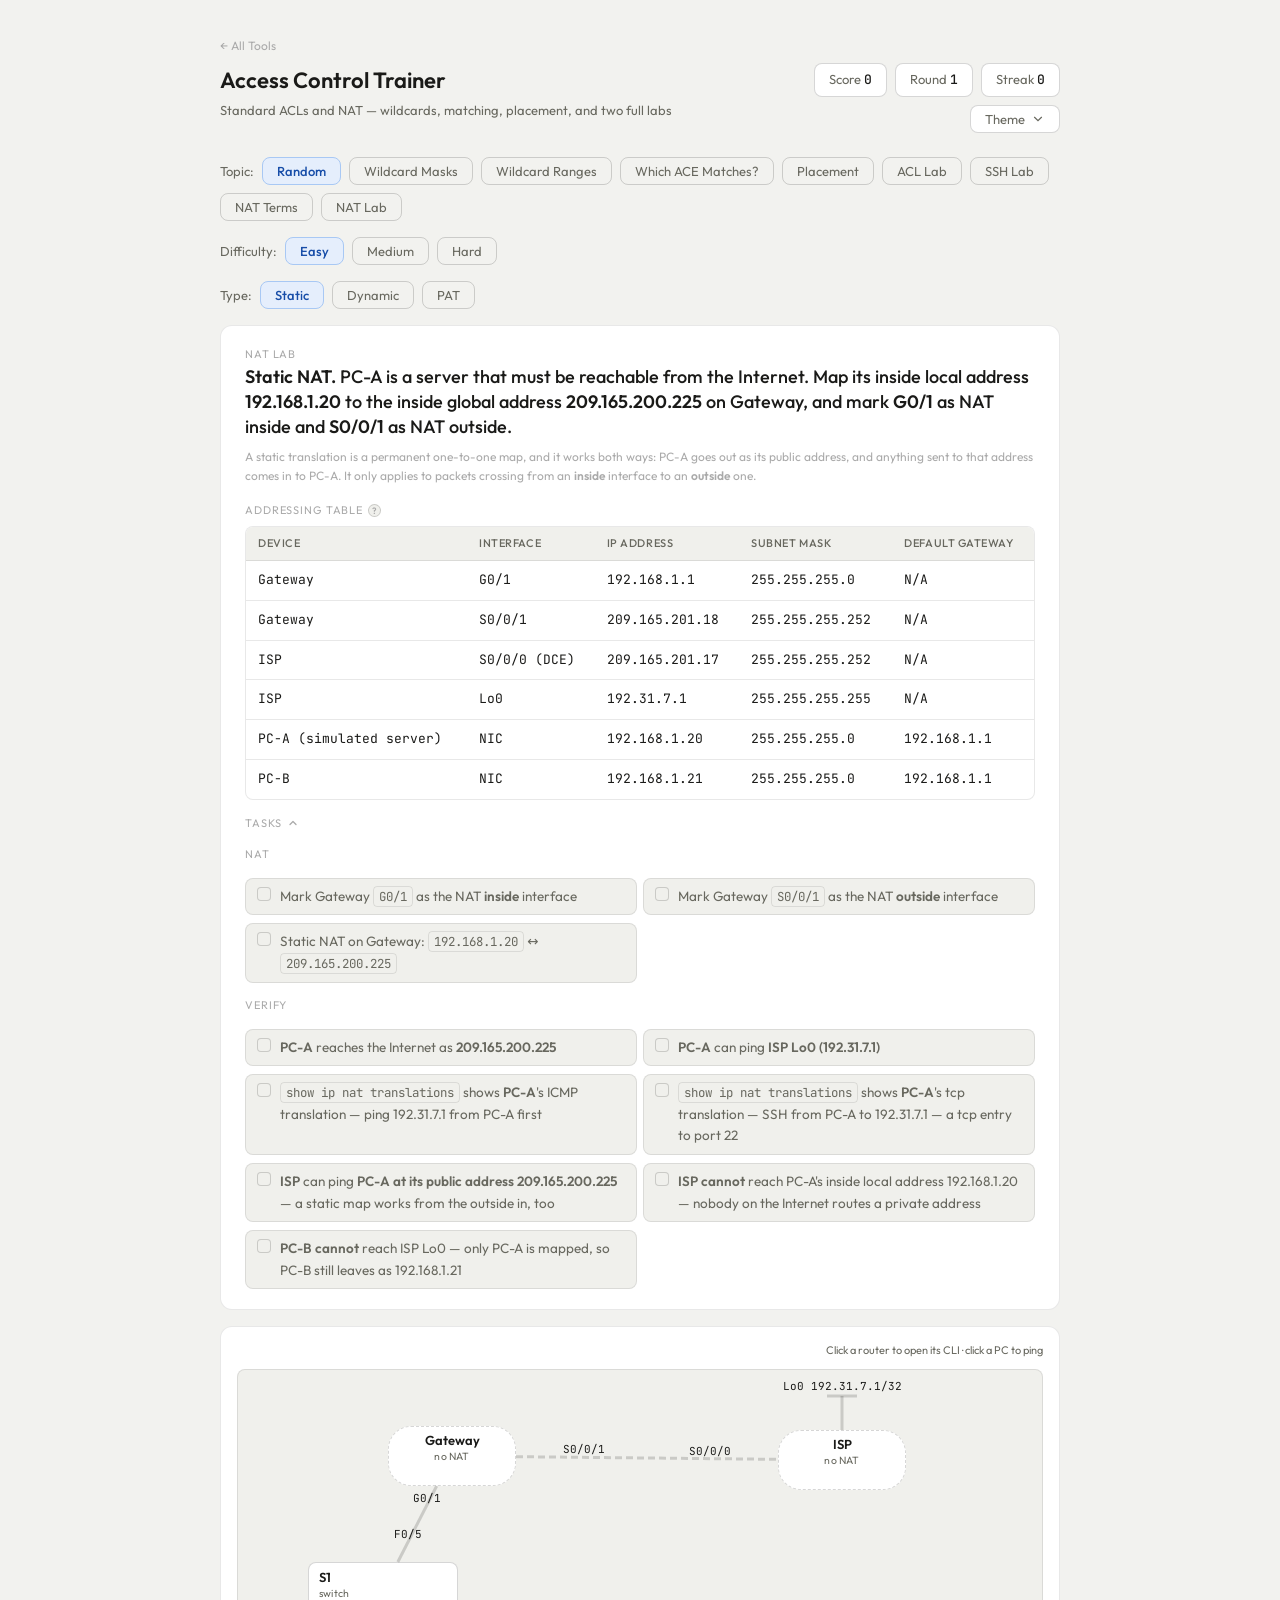
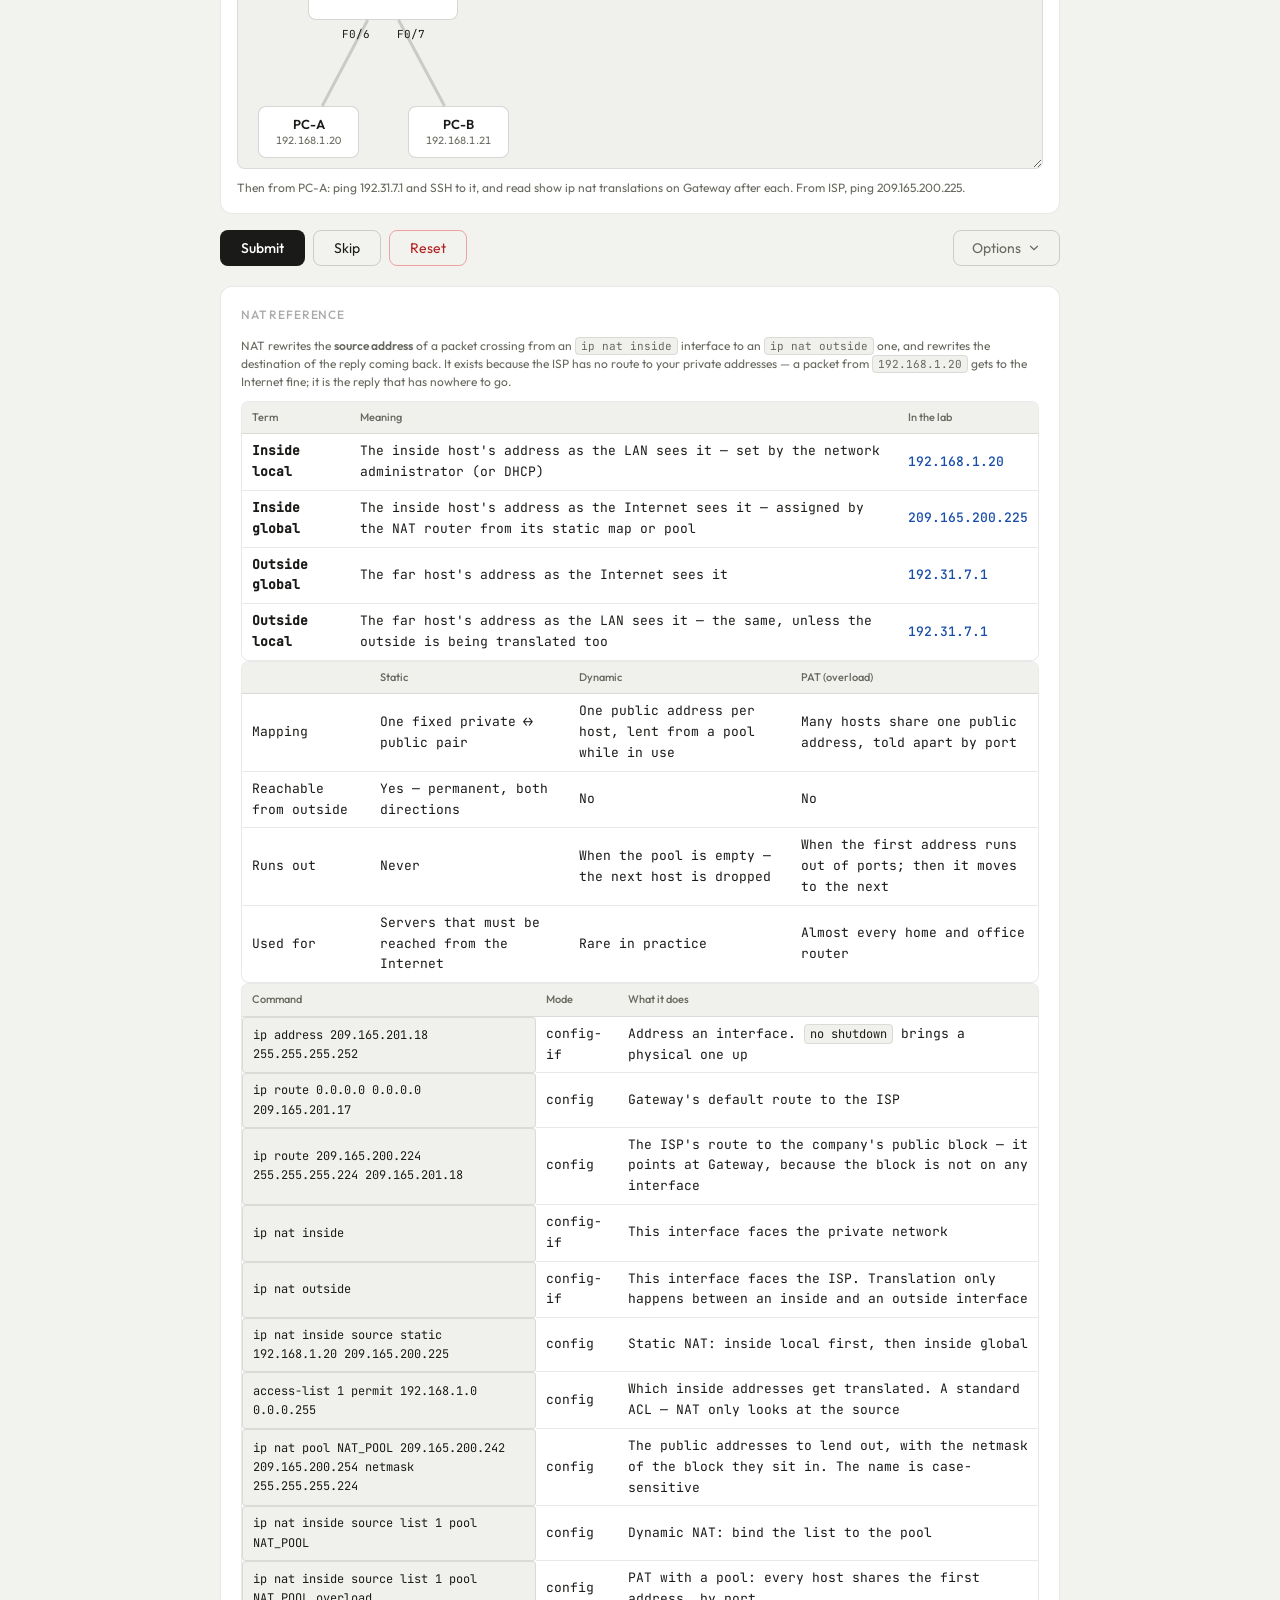
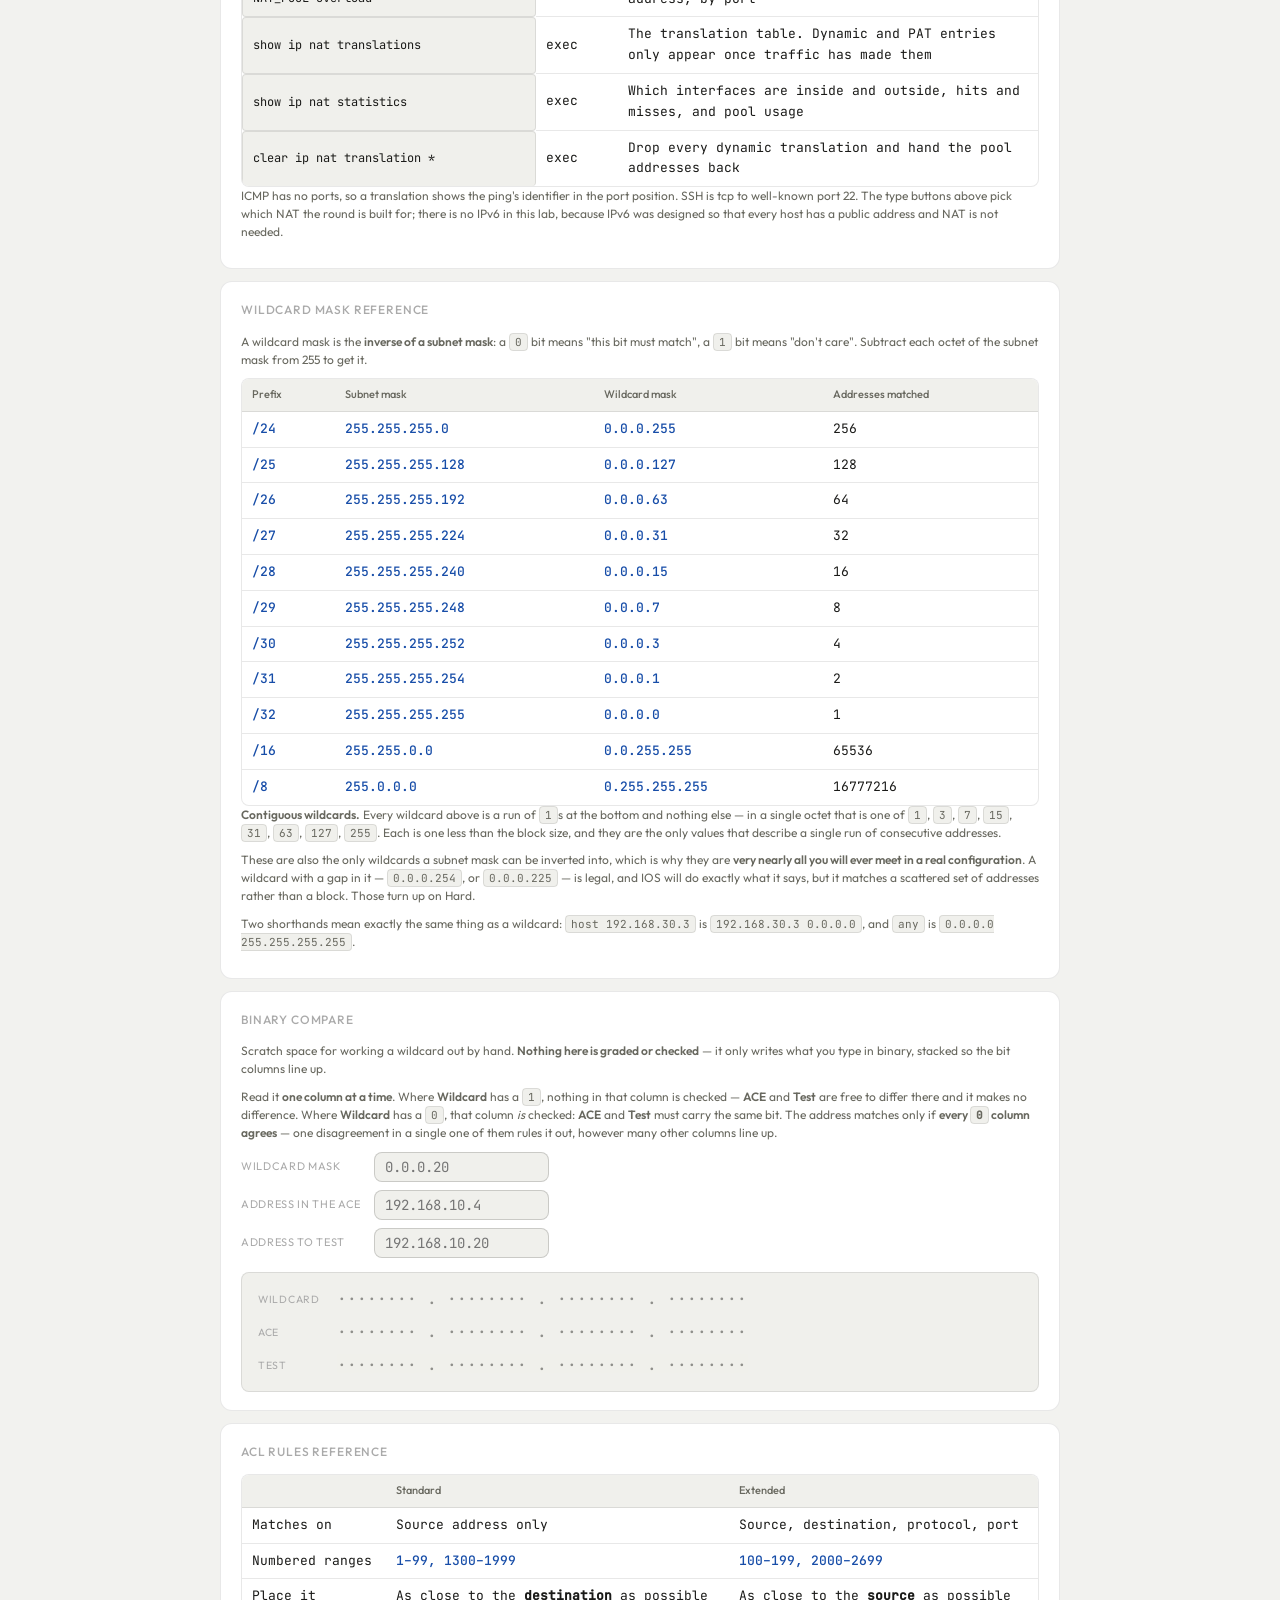
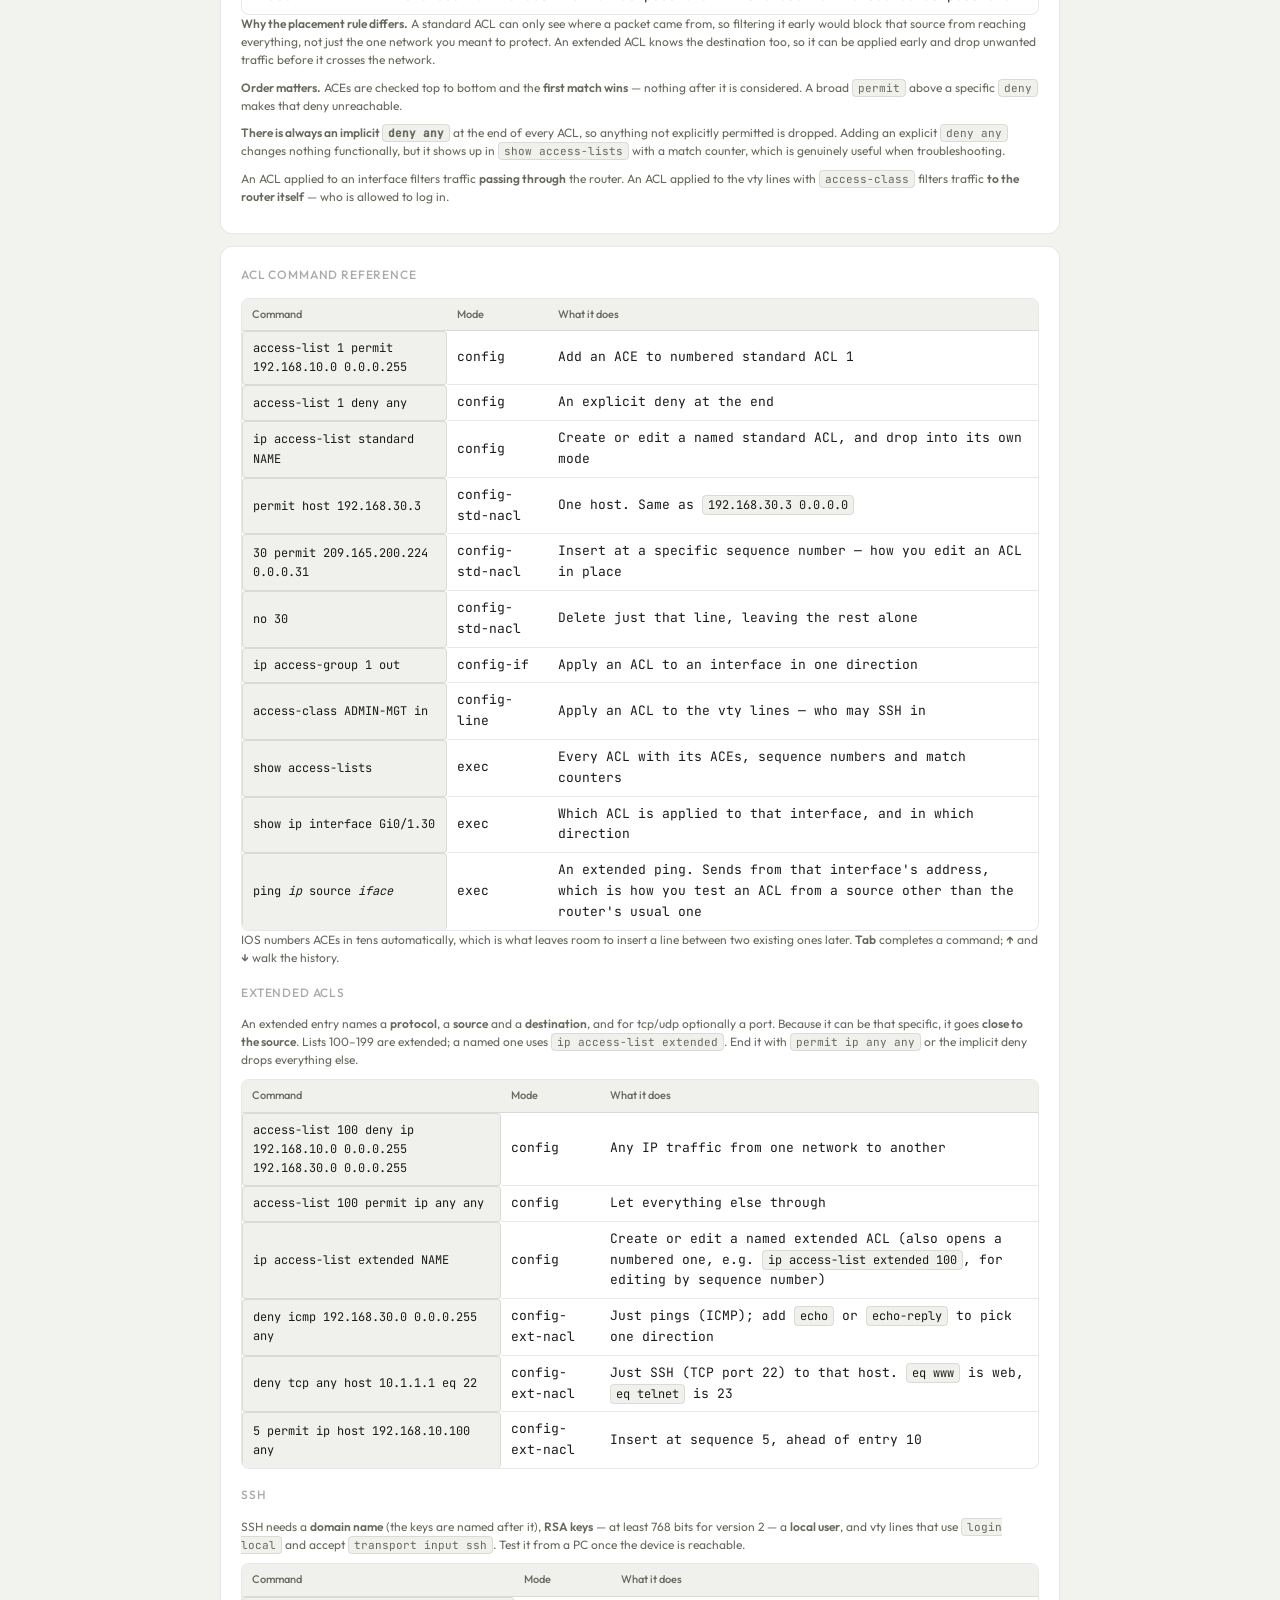
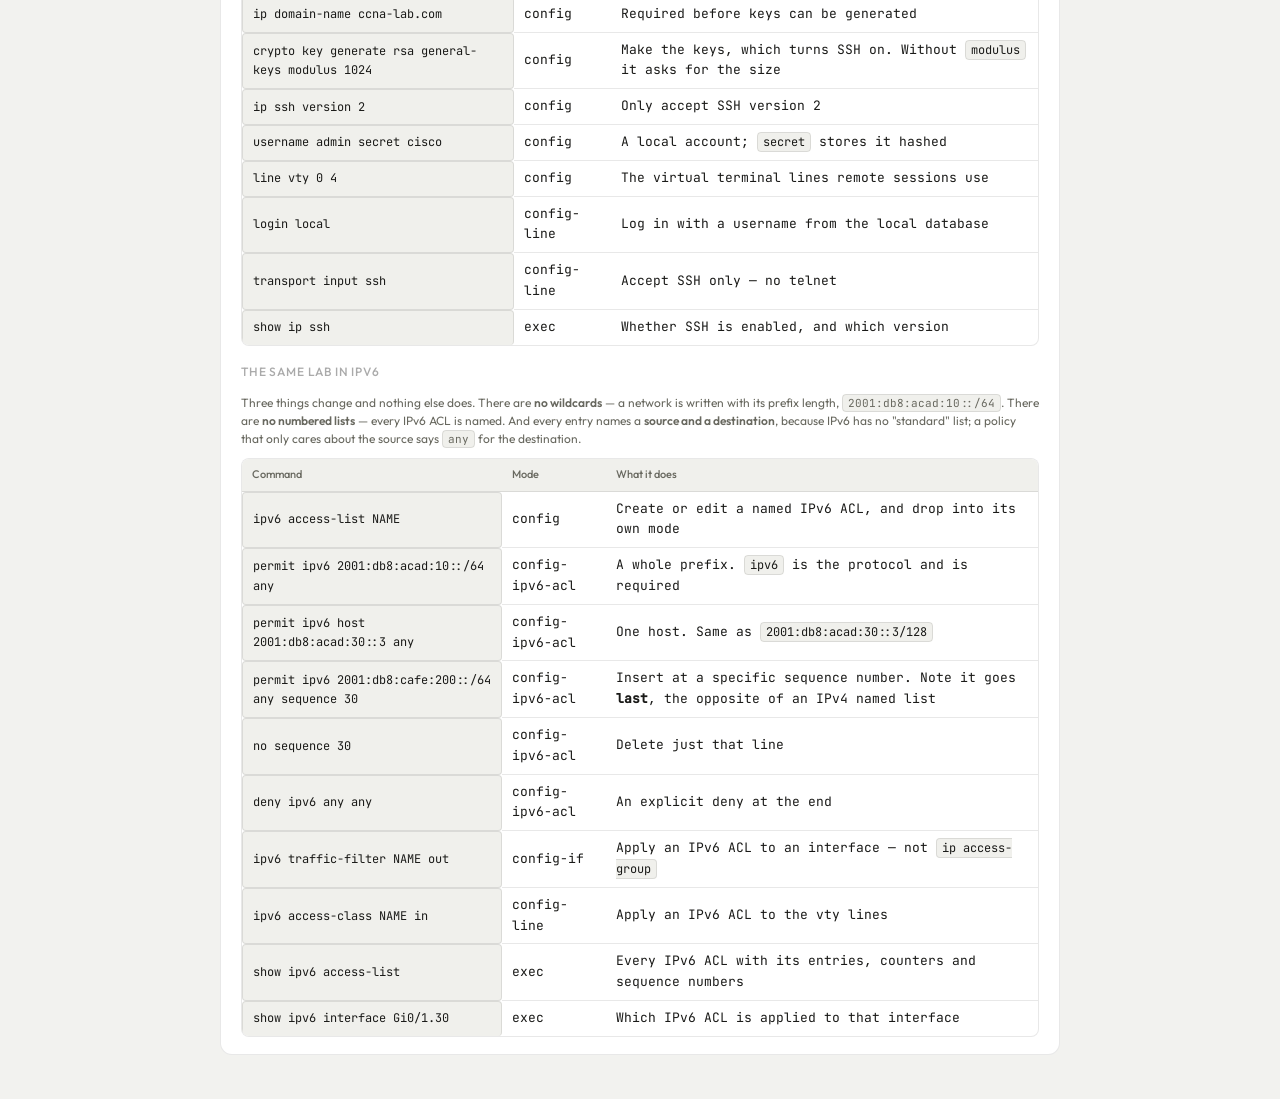
==== access_control.html @ 8f385bcf "Pinned consoles: two snap windows, a window menu, move and bounce The right-hand gutter is now split" ====
<!DOCTYPE html>
<html lang="en">
<head>
<meta charset="UTF-8">
<meta name="viewport" content="width=device-width, initial-scale=1.0">
<title>Access Control Trainer</title>
<link rel="stylesheet" href="styles.css">
<script src="theme.js"></script>
<script src="custom-theme.js"></script>
<script src="options.js"></script>
<script src="answer-keys.js"></script>
<script src="lab-shared.js"></script>
<script src="net-router.js"></script>
</head>
<body>
<div class="wrap">

  <a href="index.html" class="home-link">&#8592; All Tools</a>
  <div class="hdr">
    <div>
      <div class="hdr-title">Access Control Trainer</div>
      <div class="hdr-sub">Standard ACLs and NAT &mdash; wildcards, matching, placement, and two full labs</div>
    </div>
    <div class="hdr-right">
      <div class="chips">
        <div class="chip">Score <b id="sc">0</b></div>
        <div class="chip">Round <b id="rnd">1</b></div>
        <div class="chip">Streak <b id="str">0</b></div>
      </div>
      <div id="theme-toggle-slot"></div>
    </div>
  </div>

  <div class="cls-row">
    <span>Topic:</span>
    <button class="cbtn on" id="tb-rand" onclick="setTopic('rand',this)">Random</button>
    <button class="cbtn" id="tb-wild" onclick="setTopic('wild',this)">Wildcard Masks</button>
    <button class="cbtn" id="tb-range" onclick="setTopic('range',this)">Wildcard Ranges</button>
    <button class="cbtn" id="tb-match" onclick="setTopic('match',this)">Which ACE Matches?</button>
    <button class="cbtn" id="tb-place" onclick="setTopic('place',this)">Placement</button>
    <button class="cbtn" id="tb-lab" onclick="setTopic('lab',this)">ACL Lab</button>
    <button class="cbtn" id="tb-ssh" onclick="setTopic('ssh',this)">SSH Lab</button>
    <button class="cbtn" id="tb-terms" onclick="setTopic('terms',this)">NAT Terms</button>
    <button class="cbtn" id="tb-nat" onclick="setTopic('nat',this)">NAT Lab</button>
  </div>

  <div class="diff-row">
    <span>Difficulty:</span>
    <button class="cbtn on" id="db-easy" onclick="setDiff('easy',this)">Easy</button>
    <button class="cbtn" id="db-medium" onclick="setDiff('medium',this)">Medium</button>
    <button class="cbtn" id="db-hard" onclick="setDiff('hard',this)">Hard</button>
  </div>

  <div class="diff-row">
    <span id="vb-lbl">Family:</span>
    <button class="cbtn on" id="vb-a" onclick="setVer(0,this)">IPv4</button>
    <button class="cbtn" id="vb-b" onclick="setVer(1,this)">IPv6</button>
    <button class="cbtn" id="vb-c" onclick="setVer(2,this)" style="display:none">PAT</button>
  </div>

  <div class="qcard" id="qcard">
    <div class="qcard-hdr">
      <div class="qlbl" id="qlbl">ACL</div>
      <button type="button" class="qcard-pop-btn" id="qcard-pop-btn" title="Pop out instructions to a floating panel" aria-label="Pop out instructions to a floating panel" onclick="LabShared.toggleQcardPopout('qcard','qcard-pop-btn')">
        <svg viewBox="0 0 24 24"><path d="M11 4H4v16h7M15 8l-4 4 4 4"/></svg>
      </button>
    </div>
    <div class="q-prompt" id="qprompt">Loading&hellip;</div>
    <div class="ipdisp" id="qip" style="display:none"></div>
    <div id="qspec"></div>
    <div class="req-list two-col" id="req-list"></div>
  </div>

  <div class="fbanner" id="fb"></div>

  <div id="qbody"></div>

  <div class="actrow">
    <button class="btn btn-p" id="chkbtn" onclick="checkAll()">Submit</button>
    <button class="btn btn-s" id="revbtn" onclick="revealAll()">Skip</button>
    <button class="btn btn-s" id="nxtbtn" onclick="nextQ()" style="display:none">Next Question &#8594;</button>
    <button class="btn btn-d" id="rstbtn" onclick="resetGame()">Reset</button>

    <div class="opt-wrap">
      <button class="opt-btn" id="opt-btn" onclick="toggleOpts()">
        Options
        <svg viewBox="0 0 24 24"><polyline points="6 9 12 15 18 9"/></svg>
      </button>
      <div class="opt-menu" id="opt-menu">
        <div class="opt-section-label">Reference Tools</div>
        <label class="opt-row" onclick="toggleTool('wcref')">
          <span class="opt-row-label">Wildcard Mask Reference</span>
          <div class="tog"><input type="checkbox" id="tog-wcref" checked><span class="tog-track"></span></div>
        </label>
        <label class="opt-row" onclick="toggleTool('ncref')">
          <span class="opt-row-label">Non-Contiguous Wildcards</span>
          <div class="tog"><input type="checkbox" id="tog-ncref" checked><span class="tog-track"></span></div>
        </label>
        <label class="opt-row" onclick="toggleTool('aclref')">
          <span class="opt-row-label">ACL Rules Reference</span>
          <div class="tog"><input type="checkbox" id="tog-aclref" checked><span class="tog-track"></span></div>
        </label>
        <label class="opt-row" onclick="toggleTool('cmdref')">
          <span class="opt-row-label">ACL Command Reference</span>
          <div class="tog"><input type="checkbox" id="tog-cmdref" checked><span class="tog-track"></span></div>
        </label>
        <label class="opt-row" onclick="toggleTool('natref')">
          <span class="opt-row-label">NAT Reference</span>
          <div class="tog"><input type="checkbox" id="tog-natref" checked><span class="tog-track"></span></div>
        </label>
      </div>
    </div>
  </div>

  <div class="toolsec" id="toolsec">
    <div class="tool-block" id="t-wcref">
      <div class="tool-block-title">Wildcard Mask Reference</div>
      <p class="tool-note">A wildcard mask is the <strong>inverse of a subnet mask</strong>: a <span class="mono-inl">0</span> bit means "this bit must match", a <span class="mono-inl">1</span> bit means "don't care". Subtract each octet of the subnet mask from 255 to get it.</p>
      <table class="ref-table">
        <thead><tr><th>Prefix</th><th>Subnet mask</th><th>Wildcard mask</th><th>Addresses matched</th></tr></thead>
        <tbody>
          <tr><td class="cidr-col">/24</td><td class="cidr-col">255.255.255.0</td><td class="cidr-col">0.0.0.255</td><td>256</td></tr>
          <tr><td class="cidr-col">/25</td><td class="cidr-col">255.255.255.128</td><td class="cidr-col">0.0.0.127</td><td>128</td></tr>
          <tr><td class="cidr-col">/26</td><td class="cidr-col">255.255.255.192</td><td class="cidr-col">0.0.0.63</td><td>64</td></tr>
          <tr><td class="cidr-col">/27</td><td class="cidr-col">255.255.255.224</td><td class="cidr-col">0.0.0.31</td><td>32</td></tr>
          <tr><td class="cidr-col">/28</td><td class="cidr-col">255.255.255.240</td><td class="cidr-col">0.0.0.15</td><td>16</td></tr>
          <tr><td class="cidr-col">/29</td><td class="cidr-col">255.255.255.248</td><td class="cidr-col">0.0.0.7</td><td>8</td></tr>
          <tr><td class="cidr-col">/30</td><td class="cidr-col">255.255.255.252</td><td class="cidr-col">0.0.0.3</td><td>4</td></tr>
          <tr><td class="cidr-col">/31</td><td class="cidr-col">255.255.255.254</td><td class="cidr-col">0.0.0.1</td><td>2</td></tr>
          <tr><td class="cidr-col">/32</td><td class="cidr-col">255.255.255.255</td><td class="cidr-col">0.0.0.0</td><td>1</td></tr>
          <tr><td class="cidr-col">/16</td><td class="cidr-col">255.255.0.0</td><td class="cidr-col">0.0.255.255</td><td>65536</td></tr>
          <tr><td class="cidr-col">/8</td><td class="cidr-col">255.0.0.0</td><td class="cidr-col">0.255.255.255</td><td>16777216</td></tr>
        </tbody>
      </table>
      <p class="tool-note"><strong>Contiguous wildcards.</strong> Every wildcard above is a run of <span class="mono-inl">1</span>s at the bottom and nothing else &mdash; in a single octet that is one of <span class="mono-inl">1</span>, <span class="mono-inl">3</span>, <span class="mono-inl">7</span>, <span class="mono-inl">15</span>, <span class="mono-inl">31</span>, <span class="mono-inl">63</span>, <span class="mono-inl">127</span>, <span class="mono-inl">255</span>. Each is one less than the block size, and they are the only values that describe a single run of consecutive addresses.</p>
      <p class="tool-note">These are also the only wildcards a subnet mask can be inverted into, which is why they are <strong>very nearly all you will ever meet in a real configuration</strong>. A wildcard with a gap in it &mdash; <span class="mono-inl">0.0.0.254</span>, or <span class="mono-inl">0.0.0.225</span> &mdash; is legal, and IOS will do exactly what it says, but it matches a scattered set of addresses rather than a block. Those turn up on Hard.</p>
      <p class="tool-note">Two shorthands mean exactly the same thing as a wildcard: <span class="mono-inl">host 192.168.30.3</span> is <span class="mono-inl">192.168.30.3 0.0.0.0</span>, and <span class="mono-inl">any</span> is <span class="mono-inl">0.0.0.0 255.255.255.255</span>.</p>
    </div>

    <div class="tool-block" id="t-ncref">
      <div class="tool-block-title">Binary Compare</div>
      <p class="tool-note">Scratch space for working a wildcard out by hand. <strong>Nothing here is graded or checked</strong> &mdash; it only writes what you type in binary, stacked so the bit columns line up.</p>
      <p class="tool-note">Read it <strong>one column at a time</strong>. Where <b>Wildcard</b> has a <span class="mono-inl">1</span>, nothing in that column is checked &mdash; <b>ACE</b> and <b>Test</b> are free to differ there and it makes no difference. Where <b>Wildcard</b> has a <span class="mono-inl">0</span>, that column <em>is</em> checked: <b>ACE</b> and <b>Test</b> must carry the same bit. The address matches only if <strong>every <span class="mono-inl">0</span> column agrees</strong> &mdash; one disagreement in a single one of them rules it out, however many other columns line up.</p>
      <div class="nc-inputs">
        <span class="pc-form-lbl">Wildcard mask</span>
        <input class="custom-ip-inp" id="nc-wc" placeholder="0.0.0.20" autocomplete="off" spellcheck="false" oninput="ncCalc()">
        <span class="pc-form-lbl">Address in the ACE</span>
        <input class="custom-ip-inp" id="nc-a" placeholder="192.168.10.4" autocomplete="off" spellcheck="false" oninput="ncCalc()">
        <span class="pc-form-lbl">Address to test</span>
        <input class="custom-ip-inp" id="nc-b" placeholder="192.168.10.20" autocomplete="off" spellcheck="false" oninput="ncCalc()">
      </div>
      <div class="cli-block nc-cmp">
        <span class="nc-lbl">Wildcard</span><span id="nc-wc-bin"></span>
        <span class="nc-lbl">ACE</span><span id="nc-a-bin"></span>
        <span class="nc-lbl">Test</span><span id="nc-b-bin"></span>
      </div>
    </div>

    <div class="tool-block" id="t-aclref">
      <div class="tool-block-title">ACL Rules Reference</div>
      <table class="ref-table">
        <thead><tr><th></th><th>Standard</th><th>Extended</th></tr></thead>
        <tbody>
          <tr><td>Matches on</td><td>Source address only</td><td>Source, destination, protocol, port</td></tr>
          <tr><td>Numbered ranges</td><td class="cidr-col">1&ndash;99, 1300&ndash;1999</td><td class="cidr-col">100&ndash;199, 2000&ndash;2699</td></tr>
          <tr><td>Place it</td><td>As close to the <strong>destination</strong> as possible</td><td>As close to the <strong>source</strong> as possible</td></tr>
        </tbody>
      </table>
      <p class="tool-note"><strong>Why the placement rule differs.</strong> A standard ACL can only see where a packet came from, so filtering it early would block that source from reaching everything, not just the one network you meant to protect. An extended ACL knows the destination too, so it can be applied early and drop unwanted traffic before it crosses the network.</p>
      <p class="tool-note"><strong>Order matters.</strong> ACEs are checked top to bottom and the <strong>first match wins</strong> &mdash; nothing after it is considered. A broad <span class="mono-inl">permit</span> above a specific <span class="mono-inl">deny</span> makes that deny unreachable.</p>
      <p class="tool-note"><strong>There is always an implicit <span class="mono-inl">deny any</span></strong> at the end of every ACL, so anything not explicitly permitted is dropped. Adding an explicit <span class="mono-inl">deny any</span> changes nothing functionally, but it shows up in <span class="mono-inl">show access-lists</span> with a match counter, which is genuinely useful when troubleshooting.</p>
      <p class="tool-note">An ACL applied to an interface filters traffic <strong>passing through</strong> the router. An ACL applied to the vty lines with <span class="mono-inl">access-class</span> filters traffic <strong>to the router itself</strong> &mdash; who is allowed to log in.</p>
    </div>

    <div class="tool-block" id="t-cmdref">
      <div class="tool-block-title">ACL Command Reference</div>
      <table class="ref-table">
        <thead><tr><th>Command</th><th>Mode</th><th>What it does</th></tr></thead>
        <tbody>
          <tr><td class="mono-inl">access-list 1 permit 192.168.10.0 0.0.0.255</td><td>config</td><td>Add an ACE to numbered standard ACL 1</td></tr>
          <tr><td class="mono-inl">access-list 1 deny any</td><td>config</td><td>An explicit deny at the end</td></tr>
          <tr><td class="mono-inl">ip access-list standard NAME</td><td>config</td><td>Create or edit a named standard ACL, and drop into its own mode</td></tr>
          <tr><td class="mono-inl">permit host 192.168.30.3</td><td>config-std-nacl</td><td>One host. Same as <span class="mono-inl">192.168.30.3 0.0.0.0</span></td></tr>
          <tr><td class="mono-inl">30 permit 209.165.200.224 0.0.0.31</td><td>config-std-nacl</td><td>Insert at a specific sequence number &mdash; how you edit an ACL in place</td></tr>
          <tr><td class="mono-inl">no 30</td><td>config-std-nacl</td><td>Delete just that line, leaving the rest alone</td></tr>
          <tr><td class="mono-inl">ip access-group 1 out</td><td>config-if</td><td>Apply an ACL to an interface in one direction</td></tr>
          <tr><td class="mono-inl">access-class ADMIN-MGT in</td><td>config-line</td><td>Apply an ACL to the vty lines &mdash; who may SSH in</td></tr>
          <tr><td class="mono-inl">show access-lists</td><td>exec</td><td>Every ACL with its ACEs, sequence numbers and match counters</td></tr>
          <tr><td class="mono-inl">show ip interface Gi0/1.30</td><td>exec</td><td>Which ACL is applied to that interface, and in which direction</td></tr>
          <tr><td class="mono-inl">ping <em>ip</em> source <em>iface</em></td><td>exec</td><td>An extended ping. Sends from that interface's address, which is how you test an ACL from a source other than the router's usual one</td></tr>
        </tbody>
      </table>
      <p class="tool-note">IOS numbers ACEs in tens automatically, which is what leaves room to insert a line between two existing ones later. <strong>Tab</strong> completes a command; <strong>&uarr;</strong> and <strong>&darr;</strong> walk the history.</p>
      <div class="tool-block-title" style="margin-top:1rem">Extended ACLs</div>
      <p class="tool-note">An extended entry names a <strong>protocol</strong>, a <strong>source</strong> and a <strong>destination</strong>, and for tcp/udp optionally a port. Because it can be that specific, it goes <strong>close to the source</strong>. Lists 100&ndash;199 are extended; a named one uses <span class="mono-inl">ip access-list extended</span>. End it with <span class="mono-inl">permit ip any any</span> or the implicit deny drops everything else.</p>
      <table class="ref-table">
        <thead><tr><th>Command</th><th>Mode</th><th>What it does</th></tr></thead>
        <tbody>
          <tr><td class="mono-inl">access-list 100 deny ip 192.168.10.0 0.0.0.255 192.168.30.0 0.0.0.255</td><td>config</td><td>Any IP traffic from one network to another</td></tr>
          <tr><td class="mono-inl">access-list 100 permit ip any any</td><td>config</td><td>Let everything else through</td></tr>
          <tr><td class="mono-inl">ip access-list extended NAME</td><td>config</td><td>Create or edit a named extended ACL (also opens a numbered one, e.g. <span class="mono-inl">ip access-list extended 100</span>, for editing by sequence number)</td></tr>
          <tr><td class="mono-inl">deny icmp 192.168.30.0 0.0.0.255 any</td><td>config-ext-nacl</td><td>Just pings (ICMP); add <span class="mono-inl">echo</span> or <span class="mono-inl">echo-reply</span> to pick one direction</td></tr>
          <tr><td class="mono-inl">deny tcp any host 10.1.1.1 eq 22</td><td>config-ext-nacl</td><td>Just SSH (TCP port 22) to that host. <span class="mono-inl">eq www</span> is web, <span class="mono-inl">eq telnet</span> is 23</td></tr>
          <tr><td class="mono-inl">5 permit ip host 192.168.10.100 any</td><td>config-ext-nacl</td><td>Insert at sequence 5, ahead of entry 10</td></tr>
        </tbody>
      </table>
      <div class="tool-block-title" style="margin-top:1rem">SSH</div>
      <p class="tool-note">SSH needs a <strong>domain name</strong> (the keys are named after it), <strong>RSA keys</strong> &mdash; at least 768 bits for version 2 &mdash; a <strong>local user</strong>, and vty lines that use <span class="mono-inl">login local</span> and accept <span class="mono-inl">transport input ssh</span>. Test it from a PC once the device is reachable.</p>
      <table class="ref-table">
        <thead><tr><th>Command</th><th>Mode</th><th>What it does</th></tr></thead>
        <tbody>
          <tr><td class="mono-inl">ip domain-name ccna-lab.com</td><td>config</td><td>Required before keys can be generated</td></tr>
          <tr><td class="mono-inl">crypto key generate rsa general-keys modulus 1024</td><td>config</td><td>Make the keys, which turns SSH on. Without <span class="mono-inl">modulus</span> it asks for the size</td></tr>
          <tr><td class="mono-inl">ip ssh version 2</td><td>config</td><td>Only accept SSH version 2</td></tr>
          <tr><td class="mono-inl">username admin secret cisco</td><td>config</td><td>A local account; <span class="mono-inl">secret</span> stores it hashed</td></tr>
          <tr><td class="mono-inl">line vty 0 4</td><td>config</td><td>The virtual terminal lines remote sessions use</td></tr>
          <tr><td class="mono-inl">login local</td><td>config-line</td><td>Log in with a username from the local database</td></tr>
          <tr><td class="mono-inl">transport input ssh</td><td>config-line</td><td>Accept SSH only &mdash; no telnet</td></tr>
          <tr><td class="mono-inl">show ip ssh</td><td>exec</td><td>Whether SSH is enabled, and which version</td></tr>
        </tbody>
      </table>
      <div class="tool-block-title" style="margin-top:1rem">The same lab in IPv6</div>
      <p class="tool-note">Three things change and nothing else does. There are <strong>no wildcards</strong> &mdash; a network is written with its prefix length, <span class="mono-inl">2001:db8:acad:10::/64</span>. There are <strong>no numbered lists</strong> &mdash; every IPv6 ACL is named. And every entry names a <strong>source and a destination</strong>, because IPv6 has no "standard" list; a policy that only cares about the source says <span class="mono-inl">any</span> for the destination.</p>
      <table class="ref-table">
        <thead><tr><th>Command</th><th>Mode</th><th>What it does</th></tr></thead>
        <tbody>
          <tr><td class="mono-inl">ipv6 access-list NAME</td><td>config</td><td>Create or edit a named IPv6 ACL, and drop into its own mode</td></tr>
          <tr><td class="mono-inl">permit ipv6 2001:db8:acad:10::/64 any</td><td>config-ipv6-acl</td><td>A whole prefix. <span class="mono-inl">ipv6</span> is the protocol and is required</td></tr>
          <tr><td class="mono-inl">permit ipv6 host 2001:db8:acad:30::3 any</td><td>config-ipv6-acl</td><td>One host. Same as <span class="mono-inl">2001:db8:acad:30::3/128</span></td></tr>
          <tr><td class="mono-inl">permit ipv6 2001:db8:cafe:200::/64 any sequence 30</td><td>config-ipv6-acl</td><td>Insert at a specific sequence number. Note it goes <strong>last</strong>, the opposite of an IPv4 named list</td></tr>
          <tr><td class="mono-inl">no sequence 30</td><td>config-ipv6-acl</td><td>Delete just that line</td></tr>
          <tr><td class="mono-inl">deny ipv6 any any</td><td>config-ipv6-acl</td><td>An explicit deny at the end</td></tr>
          <tr><td class="mono-inl">ipv6 traffic-filter NAME out</td><td>config-if</td><td>Apply an IPv6 ACL to an interface &mdash; not <span class="mono-inl">ip access-group</span></td></tr>
          <tr><td class="mono-inl">ipv6 access-class NAME in</td><td>config-line</td><td>Apply an IPv6 ACL to the vty lines</td></tr>
          <tr><td class="mono-inl">show ipv6 access-list</td><td>exec</td><td>Every IPv6 ACL with its entries, counters and sequence numbers</td></tr>
          <tr><td class="mono-inl">show ipv6 interface Gi0/1.30</td><td>exec</td><td>Which IPv6 ACL is applied to that interface</td></tr>
        </tbody>
      </table>
    </div>

    <div class="tool-block" id="t-natref">
      <div class="tool-block-title">NAT Reference</div>
      <p class="tool-note">NAT rewrites the <strong>source address</strong> of a packet crossing from an <span class="mono-inl">ip nat inside</span> interface to an <span class="mono-inl">ip nat outside</span> one, and rewrites the destination of the reply coming back. It exists because the ISP has no route to your private addresses &mdash; a packet from <span class="mono-inl">192.168.1.20</span> gets to the Internet fine; it is the reply that has nowhere to go.</p>
      <table class="ref-table">
        <thead><tr><th>Term</th><th>Meaning</th><th>In the lab</th></tr></thead>
        <tbody>
          <tr><td><strong>Inside local</strong></td><td>The inside host's address as the LAN sees it &mdash; set by the network administrator (or DHCP)</td><td class="cidr-col">192.168.1.20</td></tr>
          <tr><td><strong>Inside global</strong></td><td>The inside host's address as the Internet sees it &mdash; assigned by the NAT router from its static map or pool</td><td class="cidr-col">209.165.200.225</td></tr>
          <tr><td><strong>Outside global</strong></td><td>The far host's address as the Internet sees it</td><td class="cidr-col">192.31.7.1</td></tr>
          <tr><td><strong>Outside local</strong></td><td>The far host's address as the LAN sees it &mdash; the same, unless the outside is being translated too</td><td class="cidr-col">192.31.7.1</td></tr>
        </tbody>
      </table>
      <table class="ref-table">
        <thead><tr><th></th><th>Static</th><th>Dynamic</th><th>PAT (overload)</th></tr></thead>
        <tbody>
          <tr><td>Mapping</td><td>One fixed private &harr; public pair</td><td>One public address per host, lent from a pool while in use</td><td>Many hosts share one public address, told apart by port</td></tr>
          <tr><td>Reachable from outside</td><td>Yes &mdash; permanent, both directions</td><td>No</td><td>No</td></tr>
          <tr><td>Runs out</td><td>Never</td><td>When the pool is empty &mdash; the next host is dropped</td><td>When the first address runs out of ports; then it moves to the next</td></tr>
          <tr><td>Used for</td><td>Servers that must be reached from the Internet</td><td>Rare in practice</td><td>Almost every home and office router</td></tr>
        </tbody>
      </table>
      <table class="ref-table">
        <thead><tr><th>Command</th><th>Mode</th><th>What it does</th></tr></thead>
        <tbody>
          <tr><td class="mono-inl">ip address 209.165.201.18 255.255.255.252</td><td>config-if</td><td>Address an interface. <span class="mono-inl">no shutdown</span> brings a physical one up</td></tr>
          <tr><td class="mono-inl">ip route 0.0.0.0 0.0.0.0 209.165.201.17</td><td>config</td><td>Gateway's default route to the ISP</td></tr>
          <tr><td class="mono-inl">ip route 209.165.200.224 255.255.255.224 209.165.201.18</td><td>config</td><td>The ISP's route to the company's public block &mdash; it points at Gateway, because the block is not on any interface</td></tr>
          <tr><td class="mono-inl">ip nat inside</td><td>config-if</td><td>This interface faces the private network</td></tr>
          <tr><td class="mono-inl">ip nat outside</td><td>config-if</td><td>This interface faces the ISP. Translation only happens between an inside and an outside interface</td></tr>
          <tr><td class="mono-inl">ip nat inside source static 192.168.1.20 209.165.200.225</td><td>config</td><td>Static NAT: inside local first, then inside global</td></tr>
          <tr><td class="mono-inl">access-list 1 permit 192.168.1.0 0.0.0.255</td><td>config</td><td>Which inside addresses get translated. A standard ACL &mdash; NAT only looks at the source</td></tr>
          <tr><td class="mono-inl">ip nat pool NAT_POOL 209.165.200.242 209.165.200.254 netmask 255.255.255.224</td><td>config</td><td>The public addresses to lend out, with the netmask of the block they sit in. The name is case-sensitive</td></tr>
          <tr><td class="mono-inl">ip nat inside source list 1 pool NAT_POOL</td><td>config</td><td>Dynamic NAT: bind the list to the pool</td></tr>
          <tr><td class="mono-inl">ip nat inside source list 1 pool NAT_POOL overload</td><td>config</td><td>PAT with a pool: every host shares the first address, by port</td></tr>
          <tr><td class="mono-inl">show ip nat translations</td><td>exec</td><td>The translation table. Dynamic and PAT entries only appear once traffic has made them</td></tr>
          <tr><td class="mono-inl">show ip nat statistics</td><td>exec</td><td>Which interfaces are inside and outside, hits and misses, and pool usage</td></tr>
          <tr><td class="mono-inl">clear ip nat translation *</td><td>exec</td><td>Drop every dynamic translation and hand the pool addresses back</td></tr>
        </tbody>
      </table>
      <p class="tool-note">ICMP has no ports, so a translation shows the ping's identifier in the port position. SSH is tcp to well-known port 22. The type buttons above pick which NAT the round is built for; there is no IPv6 in this lab, because IPv6 was designed so that every host has a public address and NAT is not needed.</p>
    </div>
  </div>

</div>

<script>
/* Access Control Trainer — standard IPv4 ACLs.

   Three point-and-click drills (wildcard masks, which ACE matches, where to
   put the ACL) and a packet-tracer lab, all on one page and dispatched
   through TOPIC_FNS the way dynamic_routing.html does it — one row per
   topic, rather than routing_game.html's parallel if/else chains.

   The lab mirrors Cisco's Lab 8A closely: the same topology, the same
   addressing, the same three ACLs, and the same verification steps. What it
   deliberately does NOT ask you to build is the network underneath — VLANs,
   port security, inter-VLAN routing and RIP all arrive already working,
   exactly as Part 3 of the real lab assumes ("it is very important to
   verify that network connectivity is working before you configure and
   apply access lists"). This page is about the filtering. */

function ri(a,b){ return Math.floor(Math.random()*(b-a+1))+a; }
function choice(arr){ return arr[ri(0,arr.length-1)]; }
function shuffle(arr){ for(let i=arr.length-1;i>0;i--){ const j=ri(0,i); [arr[i],arr[j]]=[arr[j],arr[i]]; } return arr; }
function esc(s){ return String(s).replace(/[&<>"]/g,c=>({'&':'&amp;','<':'&lt;','>':'&gt;','"':'&quot;'}[c])); }

/* ── IP helpers ── */
function ip2int(ip){ const p=ip.split('.').map(Number); return((p[0]<<24)|(p[1]<<16)|(p[2]<<8)|p[3])>>>0; }
function int2ip(n){ return[(n>>>24)&255,(n>>>16)&255,(n>>>8)&255,n&255].join('.'); }
function maskInt(cidr){ return cidr<=0?0:(cidr>=32?0xFFFFFFFF>>>0:(0xFFFFFFFF<<(32-cidr))>>>0); }
function cidr2mask(cidr){ return int2ip(maskInt(cidr)); }
function cidr2wild(cidr){ return int2ip((~maskInt(cidr))>>>0); }
function netIntOf(ipInt,cidr){ return (ipInt & maskInt(cidr))>>>0; }
function bcastIntOf(netI,cidr){ const wc=cidr<=0?0xFFFFFFFF>>>0:(~maskInt(cidr))>>>0; return (netI|wc)>>>0; }
const isValidIP = LabShared.isValidIP;

/* ── IPv6, for the lab ──
   An address is held as 32 lowercase hex nibbles with no separators. That
   is chosen for what the engine needs and nothing more: two spellings of one
   address compare equal with ===, a /N prefix is simply the first N bits,
   and zero-padded hex sorts in numeric order. Same 16-bit-group thinking as
   routing_game's rlV6*, kept flat because nothing here does arithmetic on
   the groups. */

/* ACLs, NAT, the SSH server and IOS interface naming come from
   net-router.js, shared with the routing and troubleshooting trainers. */
const {ac6Parse, ac6Fmt, ac6Net, aceMake, aceHost, aceNet, aceAny, ace6Make, ace6Side, ace6SideMatches, acexMake, acexSide, portHits, aceProtoHits, aceHits, portNum, portName, portText, wcFirst, wcLast, wcMatches, aceMatches, ace6SideText, acexSideText, aceText, aclMake, aclNumKind, aclNextSeq, aclInsert, aclRemoveSeq, aclEvaluate, aclShowLines, acIfNorm, acIface, acFullIf, acShowAcls, sshNew, sshReady, sshEnabled, sshAllowsTransport, sshServerProblem, acParseAce, acxParseSide, acParsePortOp, acxParseAce, ac6ParseSide, ac6ParseAce, sshGenKeys, acSshCli, acShowIpSsh, acFakeHash, aclCli, natNew, natEnabled, natPoolAddrs, natRuleFor, natFreePort, natOut, natRecord, natIn, natClear, natSnapshot, natRestore, natPad, natTableLines, natShowTranslations, natShowStats, natRunLines, natSummary, natCli, natPfxOfMask, pppLinkState, PORT_NAMES}=NetRouter;
/* One family per round, so IPv4 and IPv6 lists share the interface and vty
   slots here (a dual-stack router keeps them apart). */
const AC_ACL_SLOTS={in4:'aclIn', out4:'aclOut', in6:'aclIn', out6:'aclOut', vty4:'vtyAcl', vty6:'vtyAcl'};

/* ── the family switch ──
   The lab runs in one address family at a time, chosen by the Version row.
   Everything the engine does with an address goes through these four, so the
   forwarder, the routing lookup and the requirement factories never know
   which family they are in. A key is a Number for IPv4 and the hex string
   above for IPv6; both compare with ===. */
let acFam=4;
function acKey(str){ return acFam===6 ? ac6Parse(str) : (isValidIP(str) ? ip2int(str) : null); }
function acNet(key,pfx){ return acFam===6 ? ac6Net(key,pfx) : netIntOf(key,pfx); }
function acFmt(key){ return acFam===6 ? ac6Fmt(key) : int2ip(key); }
function acValid(str){ return acKey(str)!==null; }
function acCanon(str){ const k=acKey(str); return k===null ? null : acFmt(k); }
const TOPICS=['wild','range','match','place','lab','ssh','terms','nat'];
const TOPIC_LABEL={wild:'Wildcard Masks', range:'Wildcard Ranges', match:'Which ACE Matches?',
                   place:'ACL Placement', lab:'ACL Lab', ssh:'SSH Lab', terms:'NAT Terms', nat:'NAT Lab'};
const POINTS={easy:3, medium:4, hard:6};
const TOPIC_REF={wild:'wcref', range:'wcref', match:'aclref', place:'aclref', lab:'cmdref', ssh:'cmdref', terms:'natref', nat:'natref'};

/* The Version row is the address family, and it is LIVE on the lab: it
   picks which family the round is built in, the way the RIP lab's row picks
   the RIP version. The four drills are wildcard arithmetic, which IPv6 does
   not have, so the row is greyed out there with the labels still showing —
   the same treatment OSPF Cost gives a choice that would change nothing. */
const VERSIONS={
  wild:{row:'Family', opts:[], labels:['IPv4','IPv6'], note:'wildcards are an IPv4 idea'},
  range:{row:'Family', opts:[], labels:['IPv4','IPv6'], note:'wildcards are an IPv4 idea'},
  match:{row:'Family', opts:[], labels:['IPv4','IPv6'], note:'wildcards are an IPv4 idea'},
  place:{row:'Family', opts:[], labels:['IPv4','IPv6'], note:'wildcards are an IPv4 idea'},
  lab:{row:'Type', opts:['4','x','6'], labels:['Standard','Extended','IPv6'], note:'standard or extended IPv4 lists, or the lab in IPv6'},
  ssh:{row:'Version', opts:[], labels:['SSH v2'], note:'the lab always builds version 2'},
  /* On the NAT topics the row is the NAT type. Three buttons; the third is
     hidden on every other topic. */
  terms:{row:'Type', opts:[], labels:['Static','Dynamic','PAT'], note:'the terms are the same for all three'},
  nat:{row:'Type', opts:['static','dynamic','pat'], labels:['Static','Dynamic','PAT'], note:'which NAT the round is built for'}
};
/* Each topic remembers its own choice on the row, so switching from the
   IPv6 ACL lab to the NAT lab and back does not lose either. */
function verOf(mode){
  const cfg=VERSIONS[mode];
  if(!cfg||!cfg.opts.length) return null;
  const v=state.vers[mode];
  return cfg.opts.indexOf(v)>=0 ? v : cfg.opts[0];
}

let state={ topic:'rand', diff:'easy', ver:'4', vers:{}, score:0, round:1, streak:0,
            done:false, mode:null, data:null, lastTopic:null };

/* Where the free bits SIT decides the shape of what a wildcard covers, and it
   reduces to two numbers: the run of 1s touching bit 0 gives the block size,
   and the 1s above that run give how many blocks there are. Checked against a
   brute-force enumeration for all 256 single-octet wildcards, no exceptions.
   The block STARTS are every subset-sum of those higher bits — deliberately
   not a stride, which only holds when they happen to be contiguous too:
   0.0.0.18 covers offsets 0, 2, 16, 18, gaps of 2, 14, 2. */
function wcShape(wcInt){
  let base=0; while(base<32 && ((wcInt>>>base)&1)) base++;
  const stray=[]; for(let b=base+1;b<32;b++) if((wcInt>>>b)&1) stray.push(b);
  return {base:base, size:Math.pow(2,base), stray:stray,
          blocks:Math.pow(2,stray.length), total:Math.pow(2,base+stray.length)};
}
function wcBlockStarts(wcInt){
  let out=[0];
  wcShape(wcInt).stray.forEach(function(b){
    out=out.concat(out.map(function(v){ return v+Math.pow(2,b); }));
  });
  return out.sort(function(a,b){ return a-b; });
}
function wcBin(oct){
  let s=(oct>>>0).toString(2);
  while(s.length<8) s='0'+s;
  return s;
}

/* ═══ Device model ═════════════════════════════════════════════════
   Smaller than the RIP lab's, on purpose: routing here is given, not
   configured, because Lab 8A builds the network in Part 2 and only starts
   filtering in Part 3. What this model adds that no other lab has is
   subinterfaces and an ACL enforcement point on every interface. */
const AC_RT_W=128, AC_RT_H=60;
let acDevices=[], acCables=[], acNid=1, acSelected=null;

function acReset(){ acDevices=[]; acCables=[]; acNid=1; acSelected=null; }
function acById(id){ return acDevices.find(function(d){ return d.id===id; }); }

function acAddRouter(name,x,y){
  const d={id:acNid++, type:'router', name:name, x:x, y:y,
    ifaces:[], acls:{}, vtyAcl:null, routes:[], nat:natNew(), ssh:sshNew(),
    cm:'exec', ci:null, cl:null, log:[], hist:[], hi:0};
  acDevices.push(d); return d;
}
/* One interface record covers physical ports, dot1Q subinterfaces and
   loopbacks — they differ only in what they are attached to, and every one
   of them can carry an ACL in each direction, which is the only property
   this page actually cares about. */
function acAddIface(r, name, ip, pfx, opts){
  opts=opts||{};
  const f={name:name, ip:ip, pfx:pfx, up:true,
    vlan:opts.vlan||null,           /* dot1Q tag, for a subinterface */
    parent:opts.parent||null,       /* the physical port it rides on */
    loopback:!!opts.loopback,
    serial:!!opts.serial,
    nat:null,                       /* 'inside' | 'outside' for the NAT lab */
    aclIn:null, aclOut:null};
  r.ifaces.push(f); return f;
}
function acAddSwitch(name,x,y){
  const d={id:acNid++, type:'switch', name:name, x:x, y:y, ports:[]};
  acDevices.push(d); return d;
}
function acAddPC(name,x,y,ip,pfx,gw){
  const d={id:acNid++, type:'pc', name:name, x:x, y:y, ip:ip, pfx:pfx, gw:gw};
  acDevices.push(d); return d;
}
/* Cables are drawn, not edited: the topology is Lab 8A's and stays that
   way, so there is no cabling task and nothing to click. */
function acCable(a,b,opts){ acCables.push(Object.assign({a:a.id,b:b.id},opts||{})); }

/* Which router interface owns the connected subnet an address sits on.
   Everything about VLANs on this page reduces to this one question: a PC's
   access port carries a VLAN tag, and the subinterface configured for that
   tag is its gateway. That is enough to keep PC-A and PC-B on separate
   subnets while both hang off S1, without building a configurable VLAN
   model. Asked of a bare address rather than a device, it is also what lets
   Part 5's "re-address PC-A to 192.168.10.100" be graded without inventing
   a modelled device for every test address. */
function acSubnetOwner(ipStr){
  const key=acKey(ipStr);
  if(key===null) return null;
  for(const d of acDevices){
    if(d.type!=='router') continue;
    for(const f of d.ifaces){
      if(!f.ip||!f.up||f.loopback) continue;
      if(acNet(key,f.pfx)===acNet(acKey(f.ip),f.pfx)) return {router:d, iface:f};
    }
  }
  return null;
}
function acGatewayFor(pc){ return acSubnetOwner(pc.ip); }
/* Compared by key, not by string: an IPv6 address has many spellings and a
   learner will type whichever comes to hand. */
function acIfaceWithIp(ipStr){
  const key=acKey(ipStr);
  if(key===null) return null;
  for(const d of acDevices){
    if(d.type!=='router') continue;
    const f=d.ifaces.find(function(x){ return x.up&&x.ip&&acKey(x.ip)===key; });
    if(f) return {router:d, iface:f};
  }
  return null;
}
function acPcWithIp(ipStr){
  const key=acKey(ipStr);
  if(key===null) return null;
  return acDevices.find(function(d){ return d.type==='pc'&&acKey(d.ip)===key; })||null;
}

/* Routing is given. Each route is {netInt, prefix, viaIface, nextHop, code,
   metric} — the metrics are the ones RIP would have converged to in Part 2
   of the real lab, precomputed rather than run, because this page does not
   test RIP and carrying a second protocol engine to produce numbers nobody
   grades would be dead weight. */
function acAddRoute(r, netStr, pfx, viaIfaceName, nextHop, metric){
  r.routes.push({net:acKey(netStr), prefix:pfx, viaIface:viaIfaceName,
                 nextHop:nextHop||null, code:'R', metric:metric==null?1:metric});
}
function acRoutingTable(r){
  const t=[];
  r.ifaces.forEach(function(f){
    if(!f.ip||!f.up) return;
    t.push({code:'C', net:acNet(acKey(f.ip),f.pfx), prefix:f.pfx,
            iface:f.name, nextHop:null, metric:0, _if:f});
  });
  /* A route by next hop is only installed while that next hop sits on a
     connected network that is up; by exit interface, while that interface
     is. Resolved here, every time, so the order routes and addresses are
     typed in does not matter. */
  r.routes.forEach(function(rt){
    let f=rt.viaIface?acIface(r,rt.viaIface):null;
    if(!rt.viaIface&&rt.nextHop){
      const k=acKey(rt.nextHop);
      f=r.ifaces.find(function(x){ return x.up&&x.ip&&x.pfx!=null&&!x.loopback&&acNet(k,x.pfx)===acNet(acKey(x.ip),x.pfx); })||null;
    }
    if(!f||!f.up||!f.ip) return;
    t.push({code:rt.code, net:rt.net, prefix:rt.prefix, iface:f.name,
            nextHop:rt.nextHop, metric:rt.metric, _if:f});
  });
  return t;
}
function acBestMatch(dstKey, table){
  let best=null;
  table.forEach(function(e){
    if(acNet(dstKey,e.prefix)!==e.net) return;
    if(!best||e.prefix>best.prefix) best=e;
  });
  return best;
}

/* ═══ Forwarding, with ACLs enforced ═══════════════════════════════
   Unlike the RIP lab's forwarder, this one carries the SOURCE address the
   whole way, because a standard ACL matches on nothing else. An ACL is
   checked twice per hop: inbound on the interface the packet arrives on,
   outbound on the interface it leaves by. */
function acCheckAcl(router, iface, dir, srcKey, count, dstKey, pkt){
  const name = dir==='in' ? iface.aclIn : iface.aclOut;
  if(!name) return null;
  const acl=router.acls[name];
  if(!acl) return null;
  const res=aclEvaluate(acl, srcKey, count, dstKey, pkt);
  if(res.action==='permit') return null;
  return {router:router, iface:iface, dir:dir, acl:acl, ace:res.ace, implicit:res.implicit};
}
function acBlockReason(b){
  return acFmt(b.srcKey)+' was dropped by '+b.acl.name+' '+b.dir+'bound on '+
    b.router.name+' '+b.iface.name+
    (b.implicit ? ' — nothing in the list matched it, so the implicit deny caught it'
                : ' — matched "'+aceText(b.ace)+'"');
}
/* start: {router, iface} the packet is entering the network from. For a PC
   that is its gateway interface; for a router-sourced ping it is the router
   itself with no ingress interface. pkt carries the protocol and ports —
   NAT needs them, an ACL does not. Returns where the packet was delivered
   ({at, dst}) and what it looked like when it got there ({src, sport}),
   because after NAT those are not what it started with and the reply has
   to be addressed to the translated form. */
function acForward(start, srcKey, dstKey, count, pkt){
  pkt=pkt||{proto:'icmp',sport:1,dport:1};
  let sport=pkt.sport, dport=pkt.dport;
  let cur=start.router, ingress=start.iface||null;
  /* A packet the router generates itself is not filtered by an outbound ACL
     on the interface it leaves by — only transit traffic is. That is real
     IOS behaviour, and without it a router cannot answer a ping on an
     interface whose own outbound list would have denied the source. */
  let originated = !start.iface;
  const visited=new Set();
  const dstDisp=function(){ return acFmt(dstKey); };
  for(let hop=0; hop<12; hop++){
    if(visited.has(cur.id)) return {ok:false, reason:'Routing loop at '+cur.name};
    visited.add(cur.id);

    if(ingress){
      const b=acCheckAcl(cur, ingress, 'in', srcKey, count, dstKey, {proto:pkt.proto, sport:sport, dport:dport, icmpType:pkt.icmpType});
      if(b){ b.srcKey=srcKey; return {ok:false, blocked:b, reason:acBlockReason(b)}; }
      /* outside → inside: an inside global on the way in becomes the inside
         local it belongs to, before the router looks up where to send it. */
      if(ingress.nat==='outside' && natEnabled(cur)){
        const t=natIn(cur, {dst:dstKey, dport:dport, proto:pkt.proto, scratch:pkt.scratch});
        if(t){ dstKey=t.dst; dport=t.dport; }
      }
    }
    /* Reached the destination itself? A packet addressed to one of this
       router's own interfaces is delivered, not forwarded — so an outbound
       ACL never applies to it. */
    const self=cur.ifaces.find(function(f){ return f.up&&f.ip&&acKey(f.ip)===dstKey; });
    if(self) return {ok:true, at:{router:cur, iface:null}, dst:dstKey, dport:dport, src:srcKey, sport:sport};

    const win=acBestMatch(dstKey, acRoutingTable(cur));
    if(!win) return {ok:false, reason:cur.name+' has no route to '+dstDisp()};
    const out=win._if;
    if(!out) return {ok:false, reason:cur.name+"'s route to "+dstDisp()+' points at an interface that is not up'};

    /* inside → outside: the source is translated after routing and before
       the outbound ACL, which is the order IOS does it in. */
    if(ingress && ingress.nat==='inside' && out.nat==='outside' && natEnabled(cur)){
      const t=natOut(cur, {src:srcKey, sport:sport, proto:pkt.proto, dst:dstKey, dport:dport, scratch:pkt.scratch}, count);
      if(t&&t.drop) return {ok:false, natDrop:true, reason:t.reason};
      if(t){ srcKey=t.src; sport=t.sport; }
    }
    if(!originated){
      const b=acCheckAcl(cur, out, 'out', srcKey, count, dstKey, {proto:pkt.proto, sport:sport, dport:dport, icmpType:pkt.icmpType});
      if(b){ b.srcKey=srcKey; return {ok:false, blocked:b, reason:acBlockReason(b)}; }
    }
    originated=false;

    if(win.code==='C'){
      /* A serial link has exactly one thing on the far end — the other
         router — so a packet routed onto it arrives there, whether or not
         the address is that router's own. */
      if(out.serial){
        if(ingress===out) return {ok:false, reason:'Nothing answers to '+dstDisp()+' on the '+out.name+' link'};
        const peer=acSerialPeer(cur,out);
        if(peer){ ingress=peer.iface; cur=peer.router; continue; }
      }
      /* Last hop. A modelled PC has to actually sit on this segment; any
         other address is accepted as long as it is a valid host address
         inside the subnet, because Part 5 has you move a host to an
         arbitrary address and the question being asked is about filtering,
         not about which addresses happen to be occupied. */
      const done={ok:true, at:{router:cur, iface:out}, dst:dstKey, dport:dport, src:srcKey, sport:sport};
      const pc=acPcWithIp(dstDisp());
      if(pc){
        const g=acGatewayFor(pc);
        return (g&&g.iface===out) ? done
          : {ok:false, reason:dstDisp()+' is not on the segment behind '+cur.name+' '+out.name};
      }
      if(out.loopback) return acKey(out.ip)===dstKey ? done
        : {ok:false, reason:'Nothing answers to '+dstDisp()+' behind '+out.name};
      /* The NAT lab has every host modelled, so an address nobody owns is
         nobody's — it is the ACL lab that tests arbitrary host addresses. */
      if(acLabKind==='nat') return {ok:false, reason:'Nothing answers to '+dstDisp()+' on '+cur.name+' '+out.name};
      const net=acNet(acKey(out.ip),out.pfx);
      /* The subnet address is nobody's in either family; the all-ones
         broadcast is an IPv4 idea only — IPv6 has no broadcast. */
      if(dstKey===net) return {ok:false, reason:dstDisp()+' is the network address, not a host'};
      if(acFam===4 && dstKey===bcastIntOf(net,out.pfx))
        return {ok:false, reason:dstDisp()+' is the broadcast address, not a host'};
      return done;
    }
    /* A route by exit interface alone has no next hop to look up; on a
       serial link the far end is the only thing there is. */
    if(!win.nextHop){
      const peer=out.serial?acSerialPeer(cur,out):null;
      if(!peer) return {ok:false, reason:cur.name+"'s route to "+dstDisp()+' points out '+out.name+', but nothing answers on the far side'};
      ingress=peer.iface; cur=peer.router; continue;
    }
    const nh=acIfaceWithIp(win.nextHop);
    if(!nh) return {ok:false, reason:'Next hop '+win.nextHop+' is not a live interface'};
    ingress=nh.iface;
    cur=nh.router;
  }
  return {ok:false, reason:'Too many hops'};
}
/* The router interface at the other end of a serial link. */
function acSerialPeer(r, f){
  const net=acNet(acKey(f.ip),f.pfx);
  for(const d of acDevices){
    if(d.type!=='router'||d===r) continue;
    const g=d.ifaces.find(function(x){ return x.serial&&x.up&&x.ip&&acNet(acKey(x.ip),x.pfx)===net; });
    if(g) return {router:d, iface:g};
  }
  return null;
}
let acIcmpId=0;
/* A ping is only successful if the echo REPLY gets home too, which is what
   makes "PC-A cannot ping PC-B" fall out of an ACL that only filters one
   direction — and what makes a private address with no NAT fail: the
   request arrives, the reply has no route. The reply starts from wherever
   the request was delivered, addressed to whatever the request looked like
   when it got there. */
function acPing(srcIp, dstStr, count, pkt){
  if(!acValid(srcIp)||!acValid(dstStr)) return {ok:false, reason:'Invalid address'};
  /* Where a packet from this address enters the network. A router interface
     address means the router originated it; anything else — a modelled PC or
     a bare test address — is a host on whichever connected subnet holds it. */
  const hit=acIfaceWithIp(srcIp), srcPc=acPcWithIp(srcIp);
  if(acLabKind==='nat' && !hit && !srcPc) return {ok:false, reason:'Nothing on the network has address '+srcIp+' — is that PC addressed?'};
  if(srcPc){ const x=acPcProblem(srcPc); if(x) return {ok:false, reason:x}; }
  const a = hit ? {router:hit.router, iface:null} : acSubnetOwner(srcIp);
  if(!a) return {ok:false, reason:srcIp+' is not a host or interface on this network'};
  const id = pkt&&pkt.sport!=null ? pkt.sport : (count ? ++acIcmpId : 1);
  const proto=(pkt&&pkt.proto)||'icmp';
  const req={proto:proto, sport:id, dport:pkt&&pkt.dport!=null?pkt.dport:id, scratch:count?null:[],
             icmpType:proto==='icmp'?'echo':null};
  const there=acForward(a, acKey(srcIp), acKey(dstStr), count, req);
  if(!there.ok) return there;
  const dstPc=acPcWithIp(acFmt(there.dst));
  if(dstPc){ const x=acPcProblem(dstPc); if(x) return {ok:false, reason:'The request arrived, but '+dstPc.name+' cannot reply: '+x}; }
  const rep={proto:req.proto, sport:there.dport, dport:there.sport, scratch:req.scratch,
             icmpType:proto==='icmp'?'echo-reply':null};
  const back=acForward(there.at, there.dst, there.src, count, rep);
  if(!back.ok) return {ok:false, blocked:back.blocked,
    reason:'The request arrived, but the reply could not get back: '+back.reason};
  return {ok:true};
}
/* A host only gets off its LAN through a default gateway that is really
   the router on its subnet — the thing a PC's settings exist to say. */
function acPcProblem(pc){
  if(!pc.ip) return pc.name+' has no IP address';
  if(pc.pfx==null) return pc.name+' has no subnet mask';
  const own=acSubnetOwner(pc.ip);
  if(!own) return 'No router interface is up on '+pc.name+"'s subnet";
  if(!pc.gw) return pc.name+' has no default gateway';
  if(acKey(pc.gw)!==acKey(own.iface.ip)) return pc.name+"'s default gateway is "+pc.gw+', but the router on its subnet is '+own.iface.ip;
  if(pc.pfx!==own.iface.pfx) return pc.name+"'s mask is a /"+pc.pfx+' but the LAN is a /'+own.iface.pfx;
  return null;
}
function acSsh(srcIp, routerIp, count, creds){
  const hit=acIfaceWithIp(routerIp);
  if(!hit) return {ok:false, reason:routerIp+' is not a router interface'};
  const reach=acPing(srcIp, routerIp, false, {proto:'tcp', sport:49152+(acIcmpId%1000), dport:22});
  if(!reach.ok) return {ok:false, blocked:reach.blocked, reason:'Cannot reach '+routerIp+' on port 22 — '+reach.reason};
  const r=hit.router;
  if(!sshEnabled(r)){ const why=sshServerProblem(r); return {ok:false, noServer:true, reason:why}; }
  if(r.vtyAcl&&r.acls[r.vtyAcl]){
    const acl=r.acls[r.vtyAcl];
    const res=aclEvaluate(acl, acKey(srcIp), count, acKey(routerIp), {proto:'tcp', dport:22});
    if(res.action!=='permit') return {ok:false, deniedByVty:true,
      reason:'Refused by '+acl.name+' on '+r.name+"'s vty lines"+
        (res.implicit?' — the implicit deny':' — matched "'+aceText(res.ace)+'"')};
  }
  const why=sshServerProblem(r, creds);
  if(why) return {ok:false, login:true, reason:why};
  return {ok:true, router:r};
}

/* ═══ CLI ══════════════════════════════════════════════════════════ */
const AC_KW={
  enable:{}, configure:{terminal:{}}, end:{}, exit:{}, clear:{},
  show:{ip:{route:{}, interface:{brief:{}}, nat:{translations:{}, statistics:{}}, ssh:{}}, ipv6:{'access-list':{}, interface:{brief:{}}, route:{}},
        'access-lists':{}, 'access-list':{}, run:{}},
  interface:{},
  shutdown:{}, clock:{rate:{}},
  ip:{'access-list':{standard:{}, extended:{}}, 'access-group':{}, address:{}, route:{},
      nat:{inside:{source:{static:{}, list:{}}}, outside:{}, pool:{}},
      'domain-name':{}, ssh:{version:{}}},
  ipv6:{'access-list':{}, 'traffic-filter':{}, 'access-class':{}},
  'access-list':{},
  line:{vty:{}},
  'access-class':{},
  crypto:{key:{generate:{rsa:{'general-keys':{modulus:{}}}}, zeroize:{rsa:{}}}},
  username:{}, login:{local:{}}, transport:{input:{ssh:{}, telnet:{}, all:{}, none:{}}},
  permit:{host:{}, any:{}, ip:{}, icmp:{}, tcp:{}, udp:{}, ipv6:{host:{}, any:{}}},
  deny:{host:{}, any:{}, ip:{}, icmp:{}, tcp:{}, udp:{}, ipv6:{host:{}, any:{}}},
  sequence:{},
  ping:{},
  no:{shutdown:{}, ip:{'access-list':{standard:{}, extended:{}}, 'access-group':{}, address:{}, route:{}, nat:{inside:{}, outside:{}, pool:{}},
      'domain-name':{}, ssh:{version:{}}},
      ipv6:{'access-list':{}, 'traffic-filter':{}, 'access-class':{}},
      'access-list':{}, 'access-class':{}, sequence:{}, username:{}, login:{}}
};
/* Every command acCli understands, by shape: this page's base plus the
   shared ACL, NAT and SSH lists. A line that fits none of them gets IOS's
   caret (see cliGrammar in lab-shared.js). */
const AC_GRAMMAR=LabShared.cliGrammar([
  'enable', 'configure [terminal]', 'end', 'exit', 'cls', 'clear',
  'show running-config', 'show ip|ipv6 route', 'show ip|ipv6 interface [brief]', 'show ip|ipv6 interface <if>',
  'show ip|ipv6 access-lists [<word>]', 'ping <addr> [source <if>]',
  'interface <if>', 'line vty <n> [<n>]',
  'shutdown', 'no shutdown', 'clock rate <n>', 'no clock rate [<n>]', 'ip address <ip> <ip>', 'no ip address [<ip> <ip>]',
  'ip route <ip> <ip> <ip>|<if>', 'no ip route <ip> <ip> [<ip>|<if>]'
]).concat(NetRouter.ACL_GRAMMAR, NetRouter.NAT_GRAMMAR, NetRouter.SSH_GRAMMAR);
function acPrompt(d){
  if(d.cm==='rsa') return 'How many bits in the modulus [512]:';
  return d.name+(d.cm==='conf'?'(config)#':d.cm==='if'?'(config-if)#':
                 d.cm==='nacl'?'(config-std-nacl)#':d.cm==='xacl'?'(config-ext-nacl)#':d.cm==='nacl6'?'(config-ipv6-acl)#':
                 d.cm==='line'?'(config-line)#':'#');
}
/* Parses the tail of a permit/deny into an ACE, minus its sequence number.
   Accepts the three forms Lab 8A uses: "host X", "any", and "X wildcard". */
function acCli(d, line){
  /* the modulus question crypto key generate rsa asks, answered on the next line */
  if(d.cm==='rsa'){
    const a=line.trim();
    d.cm=d.cmBeforeRsa||'conf';
    const n=a===''?512:+a;
    if(!/^\d*$/.test(a)||n<360||n>4096) return '% The modulus is 360 to 4096 bits — run "crypto key generate rsa" again';
    return sshGenKeys(d,n);
  }
  const pp=LabShared.cliPipe(acPrompt(d), line);
  if(pp) return pp.err||LabShared.cliFilter(acCli(d,pp.base),pp);
  const bad=LabShared.cliCheck(AC_GRAMMAR, acPrompt(d), line);
  if(bad) return bad;
  /* "do" runs an exec command from any configuration mode */
  if(/^do\s/i.test(line.trim())) return acCli(d, line.trim().slice(3));
  const t=line.trim().replace(/\s+/g,' ');
  if(!t) return '';
  const w=t.toLowerCase().split(' ');
  const raw=t.split(' ');
  const M=function(tok,cand){ return tok&&cand.indexOf(tok)===0; };

  if(M(w[0],'enable')&&!w[1]){ d.cm='exec'; d.ci=null; return ''; }
  if(M(w[0],'configure')||w[0]==='conf'){ d.cm='conf'; d.ci=null; return ''; }
  if(M(w[0],'end')){ d.cm='exec'; d.ci=null; return ''; }
  if(M(w[0],'exit')){ d.cm = d.cm==='exec' ? 'exec' : 'conf'; d.ci=null; return ''; }
  if(M(w[0],'clear')&&M(w[1],'ip')&&w[2]==='nat'){
    if(acLabKind!=='nat') return '% NAT is not part of this lab — see the NAT Lab topic';
    if(w[3]!=='translation'||w[4]!=='*') return '% Usage: clear ip nat translation *';
    natClear(d); return '';
  }
  if(w[0]==='cls'||M(w[0],'clear')){ d.log.length=0; return ''; }

  /* ── show ── */
  if(M(w[0],'show')||w[0]==='sh'){
    if(w[1]&&(w[1]==='access-lists'||w[1]==='access-list')) return acShowAcls(d, raw[2]);
    const ipw = w[1]&&(w[1]==='ipv6'||M(w[1],'ip'));
    if(ipw&&w[2]&&M(w[2],'access-lists')) return acShowAcls(d, raw[3]);
    if(ipw&&w[2]&&M(w[2],'route')) return acShowRoute(d);
    if(ipw&&w[1]!=='ipv6'&&w[2]==='ssh') return acShowIpSsh(d);
    if(ipw&&w[2]==='nat'){
      if(acLabKind!=='nat') return '% NAT is not part of this lab — see the NAT Lab topic';
      if(w[3]&&M(w[3],'translations')) return natShowTranslations(d);
      if(w[3]&&M(w[3],'statistics')) return natShowStats(d);
      return '% Try "show ip nat translations" or "show ip nat statistics"';
    }
    if(ipw&&w[2]&&M(w[2],'interface')){
      if(!raw[3]||(w[3].length>=2&&M(w[3],'brief'))) return acShowIfBrief(d);
      const f=acIface(d,raw[3]);
      return f ? acShowIface(d,f) : '% Invalid interface';
    }
    if(w[1]&&M(w[1],'run')) return acShowRun(d);
    return acFam===6
      ? '% Unknown show command — try "show ipv6 access-list", "show ipv6 interface <iface>" or "show ipv6 route"'
      : '% Unknown show command — try "show access-lists", "show ip interface <iface>" or "show ip route"';
  }

  /* ── ping, with the extended "source" form ── */
  if(M(w[0],'ping')){
    if(!raw[1]||!acValid(raw[1])) return '% Usage: ping <address> [source <interface>]';
    let src=null;
    if(w[2]&&M(w[2],'source')){
      const f=acIface(d,raw[3]);
      if(!f) return '% Invalid source interface';
      src=f.ip;
    } else {
      /* With no source given IOS uses the exit interface's address. */
      const win=acBestMatch(acKey(raw[1]), acRoutingTable(d));
      src = win && win._if ? win._if.ip : (d.ifaces[0]&&d.ifaces[0].ip);
    }
    if(!src) return '% No usable source address';
    const r=acPing(src, raw[1], true);
    const lines=['Type escape sequence to abort.',
      'Sending 5, 100-byte ICMP Echos to '+raw[1]+', timeout is 2 seconds:'];
    if(w[2]&&M(w[2],'source')) lines.push('Packet sent with a source address of '+src);
    lines.push(r.ok?'!!!!!':'U.U.U');
    lines.push(r.ok ? 'Success rate is 100 percent (5/5)' : 'Success rate is 0 percent (0/5)');
    if(!r.ok&&r.reason) lines.push('  ('+r.reason+')');
    return lines.join('\n');
  }

  /* ── interface / line context ── */
  if(M(w[0],'interface')||w[0]==='int'){
    const f=acIface(d, raw.slice(1).join(''));
    if(!f) return '% Invalid interface — try "interface Gi0/1.10"';
    d.cm='if'; d.ci=f.name; return '';
  }
  if(M(w[0],'line')&&w[1]&&M(w[1],'vty')){ d.cm='line'; return ''; }

  /* ── SSH and device access: domain name, keys, users, vty login ── */
  const sshOut=acSshCli(d, w, raw, M);
  if(sshOut!==null) return sshOut;

  /* ── addressing, shutdown and static routes: the NAT lab's Hard tier ── */
  if(acLabKind==='nat'){ const b=natBaseCli(d, w, raw); if(b!==null) return b; }

  /* ── family guard: the other family's commands say so rather than
     half-working. A dual-stack router would accept them, but they would
     filter traffic this round never sends. ── */
  const V4_ONLY='% This round is IPv6 — use "ipv6 access-list <name>", "ipv6 traffic-filter" and "ipv6 access-class"';
  const V6_ONLY='% This round is IPv4 — use "access-list <n>" or "ip access-list standard|extended <name>", "ip access-group" and "access-class"';
  if(acFam===6 && (w[0]==='access-list' || (M(w[0],'ip')&&w[1]==='access-list') ||
     (w[0]==='no'&&(w[1]==='access-list'||(M(w[1],'ip')&&w[2]==='access-list'))))) return V4_ONLY;
  if(acFam===4 && w[0]==='ipv6') return V6_ONLY;
  if(acFam===4 && w[0]==='no' && w[1]==='ipv6') return V6_ONLY;

  /* ── NAT: everything starting "ip nat", in interface or global config ── */
  if((M(w[0],'ip')&&w[1]==='nat') || (w[0]==='no'&&M(w[1],'ip')&&w[2]==='nat')){
    if(acLabKind!=='nat') return '% NAT is not part of this lab — see the NAT Lab topic';
    return natCli(d, w, raw);
  }

  /* ── access lists: building them, and applying them to interfaces and
     the vty lines — the shared handler in net-router.js ── */
  const aclOut=aclCli(d, w, raw, M, AC_ACL_SLOTS);
  if(aclOut!==null) return aclOut;

  return '% Invalid input detected';
}
function acEcho(d, cmds){
  cmds.forEach(function(c){
    d.log.push(acPrompt(d)+' '+c);
    const out=acCli(d,c);
    if(out) out.split('\n').forEach(function(l){ d.log.push(l); });
  });
}

/* ── show output ── */
function acShowIface(d,f){
  if(acFam===6){
    const net=ac6Fmt(ac6Net(ac6Parse(f.ip),f.pfx));
    return [f.name+' is up, line protocol is up',
      '  IPv6 is enabled, link-local address is FE80::'+(d.name==='R1'?'1':d.name==='R2'?'2':'3'),
      '  Global unicast address(es):',
      '    '+f.ip.toUpperCase()+', subnet is '+net.toUpperCase()+'/'+f.pfx,
      '  MTU is 1500 bytes',
      '  Inbound access list '+(f.aclIn||'not set'),
      '  Outgoing access list '+(f.aclOut||'not set')].join('\n');
  }
  return [f.name+(f.up?' is up, line protocol is up':' is administratively down, line protocol is down'),
    f.ip?'  Internet address is '+f.ip+'/'+f.pfx:'  Internet protocol processing disabled',
    '  Broadcast address is 255.255.255.255',
    '  MTU is 1500 bytes',
    '  Helper address is not set',
    '  Directed broadcast forwarding is disabled',
    '  Outgoing access list is '+(f.aclOut||'not set'),
    '  Inbound access list is '+(f.aclIn||'not set')].join('\n');
}
/* Line protocol: a shut interface is down/down; a serial link's protocol is
   up only while the interface at the other end of its cable is up too. */
function acIfProto(r,f){
  if(!f.up) return false;
  if(!f.serial) return true;
  const n=acIfNorm(f.name);
  const c=acCables.find(function(c){
    return c.serial&&((c.a===r.id&&acIfNorm(c.aLabel)===n)||(c.b===r.id&&acIfNorm(c.bLabel)===n));
  });
  if(!c) return false;
  const far=acById(c.a===r.id?c.b:c.a), g=far&&acIface(far, c.a===r.id?c.bLabel:c.aLabel);
  return !!(g&&g.up);
}
function acShowIfBrief(d){
  /* IPv6 addresses do not fit a 16-column field, so that table gets the
     two-line layout show ipv6 interface brief actually uses, link-local first. */
  if(acFam===6){
    const lines=[];
    d.ifaces.forEach(function(f){
      lines.push((acFullIf(f.name)+'                       ').slice(0,23)+
        '['+(f.up?'up':'administratively down')+'/'+(acIfProto(d,f)?'up':'down')+']');
      if(f.ip){
        lines.push('    FE80::'+(d.name==='R1'?'1':d.name==='R2'?'2':'3'));
        lines.push('    '+f.ip.toUpperCase());
      } else lines.push('    unassigned');
    });
    return lines.join('\n');
  }
  const lines=['Interface              IP-Address      OK? Method Status                Protocol'];
  d.ifaces.forEach(function(f){
    lines.push((acFullIf(f.name)+'                       ').slice(0,23)+
      ((f.ip||'unassigned')+'                ').slice(0,16)+
      'YES '+(f.ip?'manual ':'unset  ')+
      ((f.up?'up':'administratively down')+'                      ').slice(0,22)+
      (acIfProto(d,f)?'up':'down'));
  });
  return lines.join('\n');
}
function acShowRoute(d){
  const t=acRoutingTable(d);
  const lines=['Codes: C - connected, S - static, R - RIP, * - candidate default',''];
  const dflt=t.find(function(e){ return e.prefix===0; });
  if(acFam===4) lines.push(dflt ? 'Gateway of last resort is '+(dflt.nextHop||'0.0.0.0')+' to network 0.0.0.0' : 'Gateway of last resort is not set', '');
  /* Keys compare with < in both families: Numbers numerically, and the
     zero-padded hex strings lexically, which is the same order. */
  t.slice().sort(function(a,b){ return a.net<b.net?-1:a.net>b.net?1:a.prefix-b.prefix; }).forEach(function(e){
    lines.push(e.code==='C'
      ? 'C    '+acFmt(e.net)+'/'+e.prefix+' is directly connected, '+e.iface
      : e.code==='S'
      ? (e.prefix===0?'S*   ':'S    ')+acFmt(e.net)+'/'+e.prefix+(e.nextHop?' [1/0] via '+e.nextHop:' is directly connected, '+e.iface)
      : 'R    '+acFmt(e.net)+'/'+e.prefix+' [120/'+e.metric+'] via '+e.nextHop+', '+e.iface);
  });
  return lines.join('\n');
}
function acShowRun(d){
  const v6=acFam===6, lines=['!'], s=d.ssh;
  if(s.encrypt) lines.push('service password-encryption','!');
  lines.push('hostname '+d.name,'!');
  if(s.enable) lines.push('enable secret 5 '+acFakeHash(s.enable,5),'!');
  if(s.domain) lines.push('ip domain-name '+s.domain);
  Object.keys(s.users).forEach(function(n){
    const u=s.users[n];
    lines.push('username '+n+(u.secret!=null?' secret 5 '+acFakeHash(u.secret,5)
      :(s.encrypt?' password 7 '+acFakeHash(u.password,7):' password '+u.password)));
  });
  lines.push('!');
  d.ifaces.forEach(function(f){
    lines.push('interface '+f.name);
    if(f.vlan) lines.push(' encapsulation dot1Q '+f.vlan);
    if(!f.ip) lines.push(' no ip address');
    else lines.push(v6 ? ' ipv6 address '+f.ip.toUpperCase()+'/'+f.pfx
                       : ' ip address '+f.ip+' '+cidr2mask(f.pfx));
    if(!f.up) lines.push(' shutdown');
    if(f.aclIn)  lines.push(v6 ? ' ipv6 traffic-filter '+f.aclIn+' in'   : ' ip access-group '+f.aclIn+' in');
    if(f.aclOut) lines.push(v6 ? ' ipv6 traffic-filter '+f.aclOut+' out' : ' ip access-group '+f.aclOut+' out');
    if(f.nat) lines.push(' ip nat '+f.nat);
    lines.push('!');
  });
  const statics=d.routes.filter(function(rt){ return rt.code==='S'; });
  statics.forEach(function(rt){ lines.push('ip route '+int2ip(rt.net)+' '+cidr2mask(rt.prefix)+' '+(rt.nextHop||rt.viaIface)); });
  if(statics.length) lines.push('!');
  const natLines=natRunLines(d);
  if(natLines.length){ natLines.forEach(function(l){ lines.push(l); }); lines.push('!'); }
  Object.keys(d.acls).forEach(function(n){
    const acl=d.acls[n];
    if(acl.fam===6){
      lines.push('ipv6 access-list '+acl.name);
      acl.aces.forEach(function(a){ lines.push(' '+aceText(a).replace(/[0-9a-f:]+(?=\/|\s|$)/g, function(m){ return m.indexOf(':')>=0 ? m.toUpperCase() : m; })+' sequence '+a.seq); });
    } else if(acl.numbered) acl.aces.forEach(function(a){ lines.push('access-list '+acl.name+' '+aceText(a)); });
    else {
      lines.push('ip access-list '+(acl.ext?'extended ':'standard ')+acl.name);
      acl.aces.forEach(function(a){ lines.push(' '+aceText(a)); });
    }
    lines.push('!');
  });
  if(d.ssh.ver) lines.push('ip ssh version '+d.ssh.ver, '!');
  const vty=d.ssh.vty;
  lines.push('line vty 0 4');
  if(d.vtyAcl) lines.push(v6 ? ' ipv6 access-class '+d.vtyAcl+' in' : ' access-class '+d.vtyAcl+' in');
  if(vty.password) lines.push(d.ssh.encrypt?' password 7 '+acFakeHash(vty.password,7):' password '+vty.password);
  lines.push(vty.login==='local'?' login local':vty.login==='line'?' login':' no login');
  if(vty.transport!=='all') lines.push(' transport input '+vty.transport);
  lines.push('!');
  return lines.join('\n');
}

/* ═══ The topology, in either family ═══════════════════════════════
   The IPv4 plan is Cisco's Lab 8A addressing exactly, so anything a learner
   reads in that lab lines up with what they see here. The IPv6 plan mirrors
   it one-for-one — 192.168.10.0/24 becomes 2001:db8:acad:10::/64, host .3
   becomes ::3, router .1 becomes ::1 — so the two rounds are the same
   exercise in two notations and nothing about the policy has to change.
   Built once per round and handed over already working: VLANs, inter-VLAN
   routing and routing are done. The one structural difference is that IPv6
   has no numbered lists, so the Easy tier's list has a name there. */
function acNetSpec(fam, ip, wcOrPfx){
  return fam===6 ? {kind:'net', ip:ip, pfx:wcOrPfx} : {kind:'net', ip:ip, wc:wcOrPfx};
}
const AC_PLAN={
  4:{
    fam:4, hostPfx:24, lanPfx:24, serPfx:30, loPfx:27, dflt:'0.0.0.0',
    pcA:'192.168.10.3', pcB:'192.168.20.3', pcC:'192.168.30.3',
    r1_10:'192.168.10.1', r1_20:'192.168.20.1', r1_99:'192.168.99.1', r1_s:'10.1.1.1',
    r2_s0:'10.1.1.2', r2_s1:'10.2.2.2', r2_lo:'209.165.200.225',
    r3_30:'192.168.30.1', r3_100:'192.168.100.1', r3_lo:'192.168.40.1', r3_s:'10.2.2.1',
    n:{lan10:'192.168.10.0', lan20:'192.168.20.0', lan99:'192.168.99.0', lan30:'192.168.30.0',
       lan100:'192.168.100.0', lan40:'192.168.40.0', ser12:'10.1.1.0', ser23:'10.2.2.0',
       isp:'209.165.200.224'},
    lanWc:'0.0.0.255', ispWc:'0.0.0.31',
    adminRange:'192.168.10.4', adminRangeSpec:'0.0.0.3', adminRangeText:'192.168.10.4 – 192.168.10.7',
    testHost:'192.168.10.100', adminTest:'192.168.10.5',
    easyName:'1', easyTitle:'A numbered standard ACL',
    easyNaming:'Use <b>1</b> as the access list number.',
    denyAny:'deny any', hostNote:'a <span class="mono-inl">0.0.0.0</span> wildcard',
    rangeHint:'four addresses, so the wildcard is 0.0.0.3',
    applyCmd:'ip access-group', vtyCmd:'access-class'
  },
  6:{
    fam:6, hostPfx:64, lanPfx:64, serPfx:64, loPfx:64, dflt:'::',
    pcA:'2001:db8:acad:10::3', pcB:'2001:db8:acad:20::3', pcC:'2001:db8:acad:30::3',
    r1_10:'2001:db8:acad:10::1', r1_20:'2001:db8:acad:20::1', r1_99:'2001:db8:acad:99::1', r1_s:'2001:db8:acad:1::1',
    r2_s0:'2001:db8:acad:1::2', r2_s1:'2001:db8:acad:2::2', r2_lo:'2001:db8:cafe:200::1',
    r3_30:'2001:db8:acad:30::1', r3_100:'2001:db8:acad:100::1', r3_lo:'2001:db8:acad:40::1', r3_s:'2001:db8:acad:2::1',
    n:{lan10:'2001:db8:acad:10::', lan20:'2001:db8:acad:20::', lan99:'2001:db8:acad:99::', lan30:'2001:db8:acad:30::',
       lan100:'2001:db8:acad:100::', lan40:'2001:db8:acad:40::', ser12:'2001:db8:acad:1::', ser23:'2001:db8:acad:2::',
       isp:'2001:db8:cafe:200::'},
    lanWc:64, ispWc:64,
    adminRange:'2001:db8:acad:10::4', adminRangeSpec:126, adminRangeText:'2001:db8:acad:10::4 – 2001:db8:acad:10::7',
    testHost:'2001:db8:acad:10::100', adminTest:'2001:db8:acad:10::5',
    easyName:'LAN30-POLICY', easyTitle:'A named IPv6 ACL',
    easyNaming:'IPv6 has no numbered lists, so name it <b>LAN30-POLICY</b>.',
    denyAny:'deny ipv6 any any', hostNote:'a <span class="mono-inl">/128</span> prefix',
    rangeHint:'four addresses, so the prefix length is /126',
    applyCmd:'ipv6 traffic-filter', vtyCmd:'ipv6 access-class'
  }
};
function acPlan(){ return AC_PLAN[acFam]; }
/* The whole-network label a policy names: "192.168.10.0/24" or
   "2001:db8:acad:10::/64". */
function acNetLabel(name){ const A=acPlan(); return A.n[name]+'/'+A.lanPfx; }

function acBuildTopology(){
  acReset();
  const A=acPlan();
  /* R2 sits far enough down the canvas that its loopback stub and the label
     above it still fit — the arm reaches 34px above the box and the text
     another 6 on top of that, so anything less than ~50px of headroom
     clips. Checked by measuring, not by eye. */
  const r1=acAddRouter('R1',120,150), r2=acAddRouter('R2',340,58), r3=acAddRouter('R3',540,150);
  const s1=acAddSwitch('S1',95,250), s3=acAddSwitch('S3',515,250);
  const pcA=acAddPC('PC-A',30,336,A.pcA,A.hostPfx,A.r1_10);
  const pcB=acAddPC('PC-B',195,336,A.pcB,A.hostPfx,A.r1_20);
  const pcC=acAddPC('PC-C',515,336,A.pcC,A.hostPfx,A.r3_30);

  acAddIface(r1,'Gi0/1.10',A.r1_10,A.lanPfx,{vlan:10,parent:'Gi0/1'});
  acAddIface(r1,'Gi0/1.20',A.r1_20,A.lanPfx,{vlan:20,parent:'Gi0/1'});
  acAddIface(r1,'Gi0/1.99',A.r1_99,A.lanPfx,{vlan:99,parent:'Gi0/1'});
  acAddIface(r1,'S0/0/0',A.r1_s,A.serPfx,{serial:true});

  acAddIface(r2,'S0/0/0',A.r2_s0,A.serPfx,{serial:true});
  acAddIface(r2,'S0/0/1',A.r2_s1,A.serPfx,{serial:true});
  acAddIface(r2,'Lo0',A.r2_lo,A.loPfx,{loopback:true});

  acAddIface(r3,'Gi0/1.30',A.r3_30,A.lanPfx,{vlan:30,parent:'Gi0/1'});
  acAddIface(r3,'Gi0/1.100',A.r3_100,A.lanPfx,{vlan:100,parent:'Gi0/1'});
  acAddIface(r3,'Lo0',A.r3_lo,A.lanPfx,{loopback:true});
  acAddIface(r3,'S0/0/1',A.r3_s,A.serPfx,{serial:true});

  acCable(r1,r2,{serial:true,aLabel:'S0/0/0',bLabel:'S0/0/0'});
  acCable(r2,r3,{serial:true,aLabel:'S0/0/1',bLabel:'S0/0/1'});
  acCable(r1,s1,{aLabel:'G0/1',bLabel:'F0/5'});
  acCable(r3,s3,{aLabel:'G0/1',bLabel:'F0/5'});
  acCable(s1,pcA,{aLabel:'F0/6'});
  acCable(s1,pcB,{aLabel:'F0/7'});
  acCable(s3,pcC,{aLabel:'F0/18'});

  /* What the routing protocol converged to. Metrics are hop counts. */
  const N=A.n, L=A.lanPfx, S=A.serPfx;
  acAddRoute(r1,N.ser23,S,'S0/0/0',A.r2_s0,1);
  acAddRoute(r1,N.lan30,L,'S0/0/0',A.r2_s0,2);
  acAddRoute(r1,N.lan100,L,'S0/0/0',A.r2_s0,2);
  acAddRoute(r1,N.lan40,L,'S0/0/0',A.r2_s0,2);
  acAddRoute(r1,A.dflt,0,'S0/0/0',A.r2_s0,1);

  acAddRoute(r2,N.lan10,L,'S0/0/0',A.r1_s,1);
  acAddRoute(r2,N.lan20,L,'S0/0/0',A.r1_s,1);
  acAddRoute(r2,N.lan99,L,'S0/0/0',A.r1_s,1);
  acAddRoute(r2,N.lan30,L,'S0/0/1',A.r3_s,1);
  acAddRoute(r2,N.lan100,L,'S0/0/1',A.r3_s,1);
  acAddRoute(r2,N.lan40,L,'S0/0/1',A.r3_s,1);

  acAddRoute(r3,N.ser12,S,'S0/0/1',A.r2_s1,1);
  acAddRoute(r3,N.lan10,L,'S0/0/1',A.r2_s1,2);
  acAddRoute(r3,N.lan20,L,'S0/0/1',A.r2_s1,2);
  acAddRoute(r3,N.lan99,L,'S0/0/1',A.r2_s1,2);
  acAddRoute(r3,A.dflt,0,'S0/0/1',A.r2_s1,1);

  [r1,r2,r3].forEach(function(r){ sshReady(r); });
  return {r1:r1,r2:r2,r3:r3,s1:s1,s3:s3,pcA:pcA,pcB:pcB,pcC:pcC};
}

/* ═══ Requirement factories ════════════════════════════════════════ */
function acGroup(name){
  const rs=Array.prototype.slice.call(arguments,1);
  rs.forEach(function(r){ r.group=name; });
  return rs;
}
function mono(s){ return '<span class="mono-inl">'+esc(s)+'</span>'; }
function acFindAcl(r,name){ return r.acls[name]||null; }

/* A wanted entry, in whichever family the round is: IPv4 {action, kind, ip,
   wc} or IPv6 {action, kind, ip, pfx} — an IPv6 policy line always has "any"
   as its destination here, so only the source is specified. */
function aceWantMatches(got, w){
  if(got.action!==w.action) return false;
  if(w.ext){
    if(!got.ext) return false;
    return got.proto===w.proto && acexSideEq(got.src, acexWantSide(w.src)) && acexSideEq(got.dst, acexWantSide(w.dst)) &&
      portEq(got.sport, w.sport||null) && portEq(got.dport, w.dport||null) && (got.icmp||null)===(w.icmp||null);
  }
  if(got.ext) return false;
  if(acFam===6){
    if(got.fam!==6 || got.dst.kind!=='any') return false;
    if(w.kind==='any') return got.src.kind==='any';
    const pfx = w.kind==='host' ? 128 : w.pfx;
    return got.src.kind!=='any' && got.src.pfx===pfx && got.src.key===acKey(w.ip);
  }
  if(got.fam===6) return false;
  return got.ipInt===ip2int(w.ip) && got.wcInt===(w.wc==null?0:ip2int(w.wc));
}
/* Extended wanted entries: {ext, action, proto, src, dst, dport?, icmp?}, each
   side {kind:'any'} | {kind:'host', ip} | {kind:'net', ip, wc}. Sides compare
   by what they cover, so "192.168.10.0 0.0.0.255" and a host typed as
   "X 0.0.0.0" match the way IOS would store them. */
function wx(action, proto, src, dst, opts){ return Object.assign({ext:true, action:action, proto:proto, src:src, dst:dst}, opts||{}); }
function sAny(){ return {kind:'any'}; }
function sHost(ip){ return {kind:'host', ip:ip}; }
function sNet(netName, wc){ const A=acPlan(); return {kind:'net', ip:A.n[netName], wc:wc||A.lanWc}; }
function acexWantSide(sp){ return sp.kind==='any'?acexSide('any'):sp.kind==='host'?acexSide('host',sp.ip):acexSide('net',sp.ip,sp.wc); }
function acexSideEq(a,b){ return a.wcInt===b.wcInt && ((a.ipInt&~a.wcInt)>>>0)===((b.ipInt&~b.wcInt)>>>0); }
function portEq(a,b){ if(!a||!b) return !a&&!b; return a.op===b.op&&a.a===b.a&&(a.b||0)===(b.b||0); }
function aceWantText(w){
  if(w.ext) return aceText(acexMake(0, w.action, w.proto, acexWantSide(w.src), acexWantSide(w.dst), {sport:w.sport, dport:w.dport, icmp:w.icmp}));
  if(acFam===6){
    const src = w.kind==='any' ? 'any' : w.kind==='host' ? 'host '+w.ip : w.ip+'/'+w.pfx;
    return w.action+' ipv6 '+src+' any';
  }
  return w.action+' '+(w.kind==='any'?'any':w.ip+(w.wc?' '+w.wc:''));
}
/* Shorthands for the three wanted shapes, built in the round's family. */
function wHost(action, ip){ return {action:action, kind:'host', ip:ip, wc:null, pfx:128}; }
function wNet(action, netName){
  const A=acPlan(); return Object.assign({action:action}, acNetSpec(A.fam, A.n[netName], A.lanWc));
}
function wAny(action){ return {action:action, kind:'any', ip:acFam===6?'::':'0.0.0.0', wc:'255.255.255.255', pfx:0}; }

/* The ACL exists, and its ACEs are the right ones in the right order.
   want is a list of family-shaped entries in the order they must appear. */
function acAclReq(router, name, want, note){
  return {group:'ACL', desc:'On '+router.name+', build '+mono(name)+' — '+note,
    test:function(){
      const acl=acFindAcl(router,name);
      if(!acl) return {ok:false, reason:router.name+' has no access list called '+name+' yet'};
      if(acl.aces.length<want.length)
        return {ok:false, reason:name+' has '+acl.aces.length+' entr'+(acl.aces.length===1?'y':'ies')+
          ', the policy needs '+want.length};
      for(let i=0;i<want.length;i++){
        const got=acl.aces[i], w=want[i];
        if(!aceWantMatches(got,w)){
          return {ok:false, reason:'Entry '+(i+1)+' of '+name+' is "'+aceText(got)+
            '", the policy needs "'+aceWantText(w)+'". Order matters — the first match wins'};
        }
      }
      if(acl.aces.length>want.length)
        return {ok:false, reason:name+' has extra entries after "'+aceText(acl.aces[want.length-1])+
          '" that the policy does not call for'};
      return {ok:true};
    }};
}
function acAppliedReq(router, ifName, aclName, dir, why){
  return {group:'ACL', desc:'Apply '+mono(aclName)+' to '+router.name+' '+mono(ifName)+' '+mono(dir)+'bound'+(why?' — '+why:''),
    test:function(){
      const f=acIface(router,ifName);
      if(!f) return {ok:false, reason:router.name+' has no interface '+ifName};
      const got = dir==='in' ? f.aclIn : f.aclOut;
      const other = dir==='in' ? f.aclOut : f.aclIn;
      if(got===aclName) return {ok:true};
      if(other===aclName)
        return {ok:false, reason:aclName+' is applied '+(dir==='in'?'out':'in')+'bound on '+ifName+
          ', not '+dir+'bound. The list filters on source address, so the direction decides which traffic it sees'};
      if(got) return {ok:false, reason:ifName+' has '+got+' applied '+dir+'bound, not '+aclName};
      return {ok:false, reason:'Nothing is applied '+dir+'bound on '+router.name+' '+ifName+' yet'};
    }};
}
function acVtyReq(router, aclName){
  const cmd=acPlan().vtyCmd;
  return {group:'ACL', desc:'Apply '+mono(aclName)+' to '+router.name+"'s vty lines ("+mono(cmd+' '+aclName+' in')+')',
    test:function(){
      if(!acFindAcl(router,aclName)) return {ok:false, reason:aclName+' does not exist yet'};
      if(router.vtyAcl!==aclName)
        return {ok:false, reason:router.vtyAcl
          ? router.name+"'s vty lines use "+router.vtyAcl+', not '+aclName
          : router.name+' has no '+cmd+' on its vty lines yet'};
      return {ok:true};
    }};
}
/* The network arrives working, so a plain "PC-A can ping PC-C" is green
   before the learner has typed anything — a tick for an empty config, the
   same trap the RIP lab's "do not advertise" requirement had. A gate fixes
   it without needing a third state in the shared renderReqList: until the
   ACL this check is about exists and is applied, the row reports not-met
   and names the missing step. After that it is a real test of what the
   list lets through. */
function acGateApplied(router, aclName, ifName, dir){
  return function(){
    if(!router.acls[aclName]) return 'Build '+aclName+' first — this checks what it lets through';
    const f=acIface(router,ifName);
    const got=f?(dir==='in'?f.aclIn:f.aclOut):null;
    if(got!==aclName) return 'Apply '+aclName+' to '+router.name+' '+ifName+' '+dir+'bound first — until it is on the interface, this is just the network as it already was';
    return null;
  };
}
function acGateVty(router, aclName){
  return function(){
    if(!router.acls[aclName]) return 'Build '+aclName+' first';
    if(router.vtyAcl!==aclName) return 'Apply '+aclName+' to the vty lines first';
    return null;
  };
}
function acGateAces(router, aclName, n){
  return function(){
    const acl=router.acls[aclName];
    if(!acl||acl.aces.length<n) return 'Finish editing '+aclName+' first — it needs '+n+' entries';
    return null;
  };
}
/* Reachability, graded as an outcome. */
function acPingReq(fromLabel, srcIp, toLabel, dstIp, shouldWork, why, gate){
  return {group:'Verify',
    desc:(shouldWork?'<b>'+fromLabel+'</b> can ping <b>'+toLabel+'</b>'
                    :'<b>'+fromLabel+'</b> is <b>blocked</b> from '+toLabel)+(why?' — '+why:''),
    test:function(){
      if(gate){ const g=gate(); if(g) return {ok:false, reason:g}; }
      const r=acPing(srcIp, dstIp, false);
      if(shouldWork) return r.ok ? {ok:true} : {ok:false, reason:r.reason};
      if(!r.ok && r.blocked) return {ok:true};
      if(!r.ok) return {ok:false, reason:'It does fail, but not because of an ACL: '+r.reason};
      return {ok:false, reason:dstIp+' is still reachable from '+srcIp+' — the policy says it should not be'};
    }};
}
/* blockedBy says which control a refusal must come from: the vty
   access-class (the default) or an interface ACL ('acl'). creds, when given,
   are the username and password the session logs in with. */
function acSshReq(fromLabel, srcIp, router, routerIp, shouldWork, gate, blockedBy, creds){
  return {group:'Verify',
    desc:shouldWork?'<b>'+fromLabel+'</b> ('+mono(srcIp)+') can SSH to '+router.name+(creds?' as '+mono(creds.user):'')
                   :'<b>'+fromLabel+'</b> ('+mono(srcIp)+') is <b>refused</b> SSH to '+router.name,
    test:function(){
      if(gate){ const g=gate(); if(g) return {ok:false, reason:g}; }
      const r=acSsh(srcIp, routerIp, false, creds);
      if(shouldWork) return r.ok ? {ok:true} : {ok:false, reason:r.reason};
      if(!r.ok && (blockedBy==='acl' ? r.blocked : r.deniedByVty)) return {ok:true};
      if(!r.ok) return {ok:false, reason:'It fails, but not because of the '+(blockedBy==='acl'?'interface ACL':'vty ACL')+': '+r.reason};
      return {ok:false, reason:srcIp+' can still SSH in — the policy says it should not'};
    }};
}
/* "Do you have to re-apply the ACL after editing it?" graded as a fact
   rather than a question: the interface binding must still be there afterwards. */
function acStillAppliedReq(router, ifName, aclName, gate, dir){
  dir=dir||'out';
  const cmd=acPlan().applyCmd;
  return {group:'Verify', desc:'The '+mono(cmd)+' on '+router.name+' '+mono(ifName)+' is still in place after the edit',
    test:function(){
      if(gate){ const g=gate(); if(g) return {ok:false, reason:g}; }
      const f=acIface(router,ifName);
      if(!f||(dir==='in'?f.aclIn:f.aclOut)!==aclName)
        return {ok:false, reason:'Editing an ACL in place does not remove it from the interface — put '+aclName+' back on '+ifName+' '+dir+'bound'};
      return {ok:true};
    }};
}

/* ═══ Lab tiers ════════════════════════════════════════════════════
   Easy   a list on R3 protecting LAN 30
   Medium a named list on R1 protecting LAN 10
   Hard   edit that list in place, then lock down the vty lines
   Each tier pre-configures the ones before it, because the policy builds. */

/* The commands the earlier tiers are assumed to have entered, in the round's
   family — so the config a learner inspects with show run reads the way
   their own commands would. */
function acPreconfigEasy(r3){
  const A=acPlan();
  if(A.fam===6) acEcho(r3,['configure terminal',
    'ipv6 access-list '+A.easyName,
    'permit ipv6 '+A.n.lan10+'/64 any',
    'permit ipv6 '+A.n.lan20+'/64 any',
    'deny ipv6 any any','exit',
    'interface Gi0/1.30','ipv6 traffic-filter '+A.easyName+' out','end']);
  else acEcho(r3,['configure terminal',
    'access-list 1 permit '+A.n.lan10+' '+A.lanWc,
    'access-list 1 permit '+A.n.lan20+' '+A.lanWc,
    'access-list 1 deny any',
    'interface Gi0/1.30','ip access-group 1 out','end']);
}
function acPreconfigMedium(r1){
  const A=acPlan();
  if(A.fam===6) acEcho(r1,['configure terminal',
    'ipv6 access-list BRANCH-OFFICE-POLICY',
    'permit ipv6 host '+A.pcC+' any',
    'permit ipv6 '+A.n.lan40+'/64 any','exit',
    'interface Gi0/1.10','ipv6 traffic-filter BRANCH-OFFICE-POLICY out','end']);
  else acEcho(r1,['configure terminal',
    'ip access-list standard BRANCH-OFFICE-POLICY',
    'permit host '+A.pcC,
    'permit '+A.n.lan40+' '+A.lanWc,'exit',
    'interface Gi0/1.10','ip access-group BRANCH-OFFICE-POLICY out','end']);
}

function genAclLabEasy(){
  const t=acBuildTopology(), A=acPlan();
  return {
    kind:'easy',
    title:A.easyTitle,
    goal:'Allow every host on <b>'+acNetLabel('lan10')+'</b> and every host on <b>'+acNetLabel('lan20')+
      '</b> to reach <b>'+acNetLabel('lan30')+'</b>. The security policy also says an explicit '+
      '<span class="mono-inl">'+A.denyAny+'</span> must sit at the end of every ACL. '+A.easyNaming,
    note:'The list matches on the <b>source address</b>, so best practice is to apply it as close to the <b>destination</b> as possible — anywhere earlier and you would block those sources from reaching everything, not just this one network. Work out which router that means, which interface, and which direction.',
    hint:'R1 pinging PC-C will stop working once this is applied, and that is correct: R1 sources those packets from '+A.r1_s+', which the list does not permit.',
    reqs:[].concat(
      acGroup('ACL',
        acAclReq(t.r3,A.easyName,[wNet('permit','lan10'), wNet('permit','lan20'), wAny('deny')],
          'two permits and an explicit '+A.denyAny),
        acAppliedReq(t.r3,'Gi0/1.30',A.easyName,'out','closest to the destination')),
      (function(){ const g=acGateApplied(t.r3,A.easyName,'Gi0/1.30','out'); return acGroup('Verify',
        acPingReq('PC-A',A.pcA,'PC-C',A.pcC,true,null,g),
        acPingReq('PC-B',A.pcB,'PC-C',A.pcC,true,null,g),
        acPingReq('R1',A.r1_s,'PC-C',A.pcC,false,'R1 sources from '+A.r1_s+', which the list does not permit',g)); })()
    ),
    topo:t
  };
}

function genAclLabMedium(){
  const t=acBuildTopology(), A=acPlan();
  acPreconfigEasy(t.r3);
  return {
    kind:'medium',
    title:'A named ACL',
    goal:'Build <b>BRANCH-OFFICE-POLICY</b>: allow every host on <b>'+acNetLabel('lan40')+'</b> to reach <b>'+
      acNetLabel('lan10')+'</b>, and allow <b>only host PC-C</b> ('+A.pcC+') to reach it as well.',
    note:'Use the <span class="mono-inl">host</span> keyword rather than '+A.hostNote+'. Put PC-C first — order is what makes this list say "only that one host, plus that whole network" rather than something broader. Do <b>not</b> add a '+A.denyAny+' yet; the Hard tier does that. The list from the Easy tier is already configured on R3.',
    hint:'Two extended pings from R3 prove it: sourcing from Gi0/1.30 ('+A.r3_30+') must fail, sourcing from Lo0 ('+A.r3_lo+') must work.',
    reqs:[].concat(
      acGroup('ACL',
        acAclReq(t.r1,'BRANCH-OFFICE-POLICY',[wHost('permit',A.pcC), wNet('permit','lan40')],
          'host PC-C, then the '+acNetLabel('lan40')+' network'),
        acAppliedReq(t.r1,'Gi0/1.10','BRANCH-OFFICE-POLICY','out','closest to the destination')),
      (function(){ const g=acGateApplied(t.r1,'BRANCH-OFFICE-POLICY','Gi0/1.10','out'); return acGroup('Verify',
        acPingReq('PC-C',A.pcC,'PC-A',A.pcA,true,null,g),
        acPingReq('R3 sourcing from Gi0/1.30',A.r3_30,'PC-A',A.pcA,false,'only host '+A.pcC+' is permitted, not the whole '+acNetLabel('lan30')+' network',g),
        acPingReq('R3 sourcing from Lo0',A.r3_lo,'PC-A',A.pcA,true,null,g),
        acPingReq('PC-A',A.pcA,'PC-B',A.pcB,false,"PC-B's reply leaves R1 via Gi0/1.10, where the list denies it",g)); })()
    ),
    topo:t
  };
}

function genAclLabHard(){
  const t=acBuildTopology(), A=acPlan();
  acPreconfigEasy(t.r3);
  acPreconfigMedium(t.r1);
  const ispSpec=Object.assign({action:'permit'}, acNetSpec(A.fam, A.n.isp, A.ispWc));
  const adminSpec=Object.assign({action:'permit'}, acNetSpec(A.fam, A.adminRange, A.adminRangeSpec));
  const ispLabel=A.n.isp+'/'+(A.fam===6?64:27);
  return {
    kind:'hard',
    title:'Modify an ACL, then lock down the vty lines',
    goal:'Management has changed the policy twice. First, <b>'+ispLabel+'</b> now gets full access to '+acNetLabel('lan10')+
      ', and every ACL must end with an explicit <span class="mono-inl">'+A.denyAny+'</span> — add both to <b>BRANCH-OFFICE-POLICY</b>. '+
      'Second, build <b>ADMIN-MGT</b> so only the administrator at <b>'+A.pcA+'</b> and the reserved range <b>'+A.adminRangeText+
      '</b> may SSH into R1, and apply it to the vty lines.',
    note:'Edit BRANCH-OFFICE-POLICY <b>in place</b> by sequence number — that is why IOS numbers entries in tens. Deleting and retyping the whole list is how mistakes get made. The lists from the Easy and Medium tiers are already configured.',
    hint:A.adminRangeText.replace(' – ',' through ')+' is '+A.rangeHint+'. Adding an entry does not detach the list from the interface.',
    reqs:[].concat(
      acGroup('ACL',
        acAclReq(t.r1,'BRANCH-OFFICE-POLICY',[wHost('permit',A.pcC), wNet('permit','lan40'), ispSpec, wAny('deny')],
          'the two existing entries, then the new permit, then '+A.denyAny),
        acAclReq(t.r1,'ADMIN-MGT',[wHost('permit',A.pcA), adminSpec],
          'the administrator host, then the reserved range'),
        acVtyReq(t.r1,'ADMIN-MGT')),
      (function(){
        const gb=acGateAces(t.r1,'BRANCH-OFFICE-POLICY',4), gv=acGateVty(t.r1,'ADMIN-MGT');
        return acGroup('Verify',
          acStillAppliedReq(t.r1,'Gi0/1.10','BRANCH-OFFICE-POLICY',gb),
          acPingReq('R2 sourcing from Lo0',A.r2_lo,'PC-A',A.pcA,true,null,gb),
          acSshReq('PC-A',A.pcA,t.r1,A.r1_10,true,gv),
          acSshReq('a host at '+A.testHost,A.testHost,t.r1,A.r1_10,false,gv),
          acSshReq('a reserved admin host',A.adminTest,t.r1,A.r1_10,true,gv),
          acPingReq('PC-A',A.pcA,'PC-C',A.pcC,true,'the earlier ACLs must keep working',gb));
      })()
    ),
    topo:t
  };
}
/* ── Extended IPv4 tiers ─────────────────────────────────────────────
   The same Lab 8A network, filtered with extended lists — which match the
   destination and the protocol too, so they belong close to the SOURCE: an
   extended list there blocks only the one flow it names. Easy is one deny
   and the closing permit; Medium filters one protocol and leaves the rest;
   Hard edits a live list in place by sequence number, the troubleshooting
   guide's "wrong line or wrong order" fix. */
const XNOTE_PERMIT='Every extended list needs a final <span class="mono-inl">permit ip any any</span> if anything else is meant to keep working — the implicit deny at the end drops whatever the list does not permit.';
function genXAclEasy(){
  const t=acBuildTopology(), A=acPlan();
  const want=[wx('deny','ip',sNet('lan10'),sNet('lan30')), wx('permit','ip',sAny(),sAny())];
  return {
    kind:'easy',
    title:'A numbered extended ACL',
    goal:'Stop every host on <b>'+acNetLabel('lan10')+'</b> reaching <b>'+acNetLabel('lan30')+
      '</b> — any kind of traffic — while everything else keeps working. Use extended access list <b>100</b>.',
    note:'An extended list matches the destination as well as the source, so it can sit right next to the <b>source</b> without cutting that source off from everywhere else — and dropping the traffic there saves it a trip across the WAN. Work out the router, the interface and the direction. '+XNOTE_PERMIT,
    hint:'PC-A should still reach PC-B and R3\'s Lo0 ('+A.r3_lo+') once the list is on — only the one destination network is blocked.',
    reqs:[].concat(
      acGroup('ACL',
        acAclReq(t.r1,'100',want,'deny '+acNetLabel('lan10')+' to '+acNetLabel('lan30')+', then permit everything else'),
        acAppliedReq(t.r1,'Gi0/1.10','100','in','closest to the source')),
      (function(){ const g=acGateApplied(t.r1,'100','Gi0/1.10','in'); return acGroup('Verify',
        acPingReq('PC-A',A.pcA,'PC-C',A.pcC,false,'that is the flow the list exists to stop',g),
        acPingReq('PC-A',A.pcA,'PC-B',A.pcB,true,'other destinations are untouched',g),
        acPingReq('PC-A',A.pcA,"R3's Lo0",A.r3_lo,true,null,g),
        acPingReq('PC-B',A.pcB,'PC-C',A.pcC,true,'other sources are untouched',g)); })()
    ),
    topo:t
  };
}
function genXAclMedium(){
  const t=acBuildTopology(), A=acPlan();
  const lan30Host='192.168.30.50';
  const want=[
    wx('permit','icmp',sHost(A.pcC),sNet('lan10')),
    wx('deny','icmp',sNet('lan30'),sNet('lan10')),
    wx('deny','tcp',sNet('lan30'),sAny(),{dport:{op:'eq',a:22}}),
    wx('permit','ip',sAny(),sAny())];
  return {
    kind:'medium',
    title:'A named extended ACL, by protocol',
    goal:'Build <b>LAN30-FILTER</b>. Hosts on <b>'+acNetLabel('lan30')+'</b> may no longer <b>ping</b> anything on <b>'+acNetLabel('lan10')+
      '</b> — except <b>PC-C</b> ('+A.pcC+'), the help-desk machine. Nobody on '+acNetLabel('lan30')+' may <b>SSH</b> to any device. Everything else stays allowed.',
    note:'Four entries, in this order: the PC-C exception, the ICMP deny it is an exception to, the SSH deny (<span class="mono-inl">tcp … eq 22</span>), and the closing permit. The exception has to come <b>before</b> the deny that covers it — the first match wins. '+XNOTE_PERMIT,
    hint:'Test from PC-C, and from a host that is not PC-C: '+lan30Host+' is a free address on '+acNetLabel('lan30')+'.',
    reqs:[].concat(
      acGroup('ACL',
        acAclReq(t.r3,'LAN30-FILTER',want,'the PC-C exception, the ICMP deny, the SSH deny, then permit ip any any'),
        acAppliedReq(t.r3,'Gi0/1.30','LAN30-FILTER','in','closest to the source')),
      (function(){ const g=acGateApplied(t.r3,'LAN30-FILTER','Gi0/1.30','in'); return acGroup('Verify',
        acPingReq('PC-C',A.pcC,'PC-A',A.pcA,true,'the help-desk exception',g),
        acPingReq('a host at '+lan30Host,lan30Host,'PC-A',A.pcA,false,'ICMP from '+acNetLabel('lan30')+' to '+acNetLabel('lan10')+' is denied',g),
        acPingReq('a host at '+lan30Host,lan30Host,'PC-B',A.pcB,true,'only '+acNetLabel('lan10')+' is protected from pings',g),
        acSshReq('PC-C',A.pcC,t.r1,A.r1_10,false,g,'acl')); })()
    ),
    topo:t
  };
}
function genXAclHard(){
  const t=acBuildTopology(), A=acPlan();
  /* the Easy tier's list, live on the interface */
  acEcho(t.r1,['configure terminal',
    'access-list 100 deny ip '+A.n.lan10+' '+A.lanWc+' '+A.n.lan30+' '+A.lanWc,
    'access-list 100 permit ip any any',
    'interface Gi0/1.10','ip access-group 100 in','end']);
  const admin=A.testHost;
  const want=[
    wx('permit','ip',sHost(admin),sNet('lan30')),
    wx('deny','ip',sNet('lan10'),sNet('lan30')),
    wx('deny','icmp',sNet('lan10'),sNet('isp',A.ispWc)),
    wx('permit','ip',sAny(),sAny())];
  return {
    kind:'hard',
    title:'Edit an extended ACL in place',
    goal:'Access list <b>100</b> is already on R1 Gi0/1.10, blocking '+acNetLabel('lan10')+' from '+acNetLabel('lan30')+
      '. Two changes: the administrator\'s station <b>'+admin+'</b> is now exempt and may reach '+acNetLabel('lan30')+
      '; and nobody on '+acNetLabel('lan10')+' may <b>ping</b> the Internet block <b>'+A.n.isp+'/27</b> any more — every other kind of traffic to it stays allowed.',
    note:'Edit the list <b>in place</b>: <span class="mono-inl">ip access-list extended 100</span> opens a numbered list by sequence number, so the exemption can go in <b>before</b> entry 10 and the new deny <b>between</b> 10 and the closing permit at 20. Run <span class="mono-inl">show access-lists</span> first to see the numbers. Deleting the list and retyping it would leave the interface unfiltered in between.',
    hint:'The administrator\'s station has no PC on the canvas — '+admin+' is a free address on '+acNetLabel('lan10')+', and the checks send traffic from it.',
    reqs:[].concat(
      acGroup('ACL',
        acAclReq(t.r1,'100',want,'the exemption, the original deny, the new ICMP deny, then the closing permit')),
      (function(){
        const gb=acGateAces(t.r1,'100',4);
        return acGroup('Verify',
          acStillAppliedReq(t.r1,'Gi0/1.10','100',gb,'in'),
          acPingReq('the admin station '+admin,admin,'PC-C',A.pcC,true,'the new exemption',gb),
          acPingReq('PC-A',A.pcA,'PC-C',A.pcC,false,'still blocked for everyone else',gb),
          acPingReq('PC-A',A.pcA,"R2's Lo0",A.r2_lo,false,'no pinging the Internet block',gb),
          acSshReq('PC-A',A.pcA,t.r2,A.r2_lo,true,gb));
      })()
    ),
    topo:t
  };
}
/* ═══ SSH Lab ═════════════════════════════════════════════════════
   The same Lab 8A network with R1's SSH server stripped back to factory:
   no domain, no keys, no users, and the vty lines on their default "login".
   Easy states every value; Medium adds an access-class so only one VLAN can
   manage the router; Hard arrives configured and broken — the guide's
   section 16 — with two faults drawn from five, each of which shows up in a
   different show command. */
const SSH_DOMAINS=['ccna-lab.com','netacad.local','branch.example','lab.cisco'];
const SSH_USERS=['netadmin','opsadmin','sshuser','admin1'];
const SSH_PASSES=['Cisc0Lab!','S3cureSSH','N3tAdm1n','Pa55word9'];
function sshReq(desc, test){ return {group:'SSH', desc:desc, test:test}; }
function sshConfigReqs(r, dom, user, pass, bits){
  const s=r.ssh;
  return [
    sshReq('Domain name '+mono(dom), function(){
      return s.domain===dom?{ok:true}:{ok:false, reason:s.domain?'The domain name is '+s.domain+', not '+dom:'No domain name yet — "ip domain-name '+dom+'"'}; }),
    sshReq('RSA keys of at least '+bits+' bits', function(){
      return s.rsa>=bits?{ok:true}:{ok:false, reason:s.rsa?'The keys are '+s.rsa+' bits — generate them again with a bigger modulus':'No RSA keys yet — "crypto key generate rsa" (after the domain name)'}; }),
    sshReq('SSH version 2 only', function(){
      return s.ver===2?{ok:true}:{ok:false, reason:'"ip ssh version 2" is not set, so R1 still accepts version 1 as well'}; }),
    sshReq('A local user '+mono(user)+' whose password is stored as a <b>secret</b>', function(){
      const u=s.users[user];
      if(!u) return {ok:false, reason:'There is no user '+user+' yet'};
      if(u.secret==null) return {ok:false, reason:user+'\'s password is stored with "password", in a form that can be read back — use "secret"'};
      return u.secret===pass?{ok:true}:{ok:false, reason:user+'\'s secret is not the one in the brief'}; }),
    sshReq('The vty lines log in against the local users', function(){
      return s.vty.login==='local'?{ok:true}:{ok:false, reason:'The vty lines use '+(s.vty.login==='line'?'"login" (a line password)':'"no login"')+' — "login local"'}; }),
    sshReq('The vty lines accept SSH and nothing else', function(){
      return s.vty.transport==='ssh'?{ok:true}:{ok:false, reason:'transport input is "'+s.vty.transport+'" — "transport input ssh" turns telnet off'}; })
  ];
}
function sshStrip(r){ r.ssh=sshNew(); r.vtyAcl=null; }
function genSshEasy(){
  const t=acBuildTopology(), A=acPlan(), r=t.r1; sshStrip(r);
  const dom=choice(SSH_DOMAINS), user=choice(SSH_USERS), pass=choice(SSH_PASSES);
  return {
    kind:'easy', title:'Set up SSH on R1',
    goal:'R1 has no remote access yet. Turn on SSH: domain name <b>'+dom+'</b>, 1024-bit RSA keys, SSH version 2 only, '+
      'and a local user <b>'+user+'</b> with the secret <b>'+pass+'</b>. Then make the vty lines log in with local users and accept SSH only.',
    note:'The order matters: the keys are named after the domain, so <span class="mono-inl">crypto key generate rsa</span> refuses until <span class="mono-inl">ip domain-name</span> is set. <span class="mono-inl">show ip ssh</span> tells you whether SSH came up.',
    hint:'Test from PC-A\'s panel: SSH to '+A.r1_10+' as '+user+'.',
    reqs:[].concat(sshConfigReqs(r,dom,user,pass,1024),
      acGroup('Verify', acSshReq('PC-A',A.pcA,r,A.r1_10,true,null,null,{user:user,pass:pass}))),
    topo:t
  };
}
function genSshMedium(){
  const t=acBuildTopology(), A=acPlan(), r=t.r1; sshStrip(r);
  const dom=choice(SSH_DOMAINS), user=choice(SSH_USERS), pass=choice(SSH_PASSES);
  const want=[wNet('permit','lan10')];
  return {
    kind:'medium', title:'SSH, for one VLAN only',
    goal:'Set up SSH on R1 for the domain <b>'+dom+'</b> with a local account <b>'+user+'</b> (password <b>'+pass+'</b>, never stored readable), version 2 only and no telnet. '+
      'Only the administrators\' VLAN, <b>'+acNetLabel('lan10')+'</b>, may open a session: build a standard list <b>SSH-ADMINS</b> and put it on the vty lines.',
    note:'Pick a key size that SSH version 2 accepts. The list needs only one line — the implicit deny refuses everyone else — and it goes on the vty lines with <span class="mono-inl">access-class</span>, not on an interface.',
    hint:'PC-A ('+A.pcA+') should get in; PC-B ('+A.pcB+') should be refused by the access-class.',
    reqs:[].concat(sshConfigReqs(r,dom,user,pass,768),
      acGroup('ACL', acAclReq(r,'SSH-ADMINS',want,'permit '+acNetLabel('lan10')), acVtyReq(r,'SSH-ADMINS')),
      acGroup('Verify',
        acSshReq('PC-A',A.pcA,r,A.r1_10,true,null,null,{user:user,pass:pass}),
        acSshReq('PC-B',A.pcB,r,A.r1_10,false,acGateVty(r,'SSH-ADMINS')))),
    topo:t
  };
}
/* Hard: five ways the brief's SSH can be broken, two per round. Each leaves
   a different fingerprint — show ip ssh, show run, show access-lists — and
   the ticket only says what the administrator sees. */
const SSH_FAULTS={
  transport:function(r){ r.ssh.vty.transport='telnet'; },
  login:function(r){ r.ssh.vty.login='line'; r.ssh.vty.password='cisco'; },
  keys:function(r){ r.ssh.rsa=512; },
  user:function(r,user){ delete r.ssh.users[user]; },
  acl:function(r){ r.acls['SSH-ADMINS'].aces[0]=aceNet(10,'permit',acPlan().n.lan20,acPlan().lanWc); }
};
function genSshHard(){
  const t=acBuildTopology(), A=acPlan(), r=t.r1; sshStrip(r);
  const dom=choice(SSH_DOMAINS), user=choice(SSH_USERS), pass=choice(SSH_PASSES);
  acEcho(r,['configure terminal','ip domain-name '+dom,'crypto key generate rsa general-keys modulus 1024','ip ssh version 2',
    'username '+user+' secret '+pass,'username backup secret Backup123',
    'ip access-list standard SSH-ADMINS','permit '+A.n.lan10+' '+A.lanWc,'exit',
    'line vty 0 4','access-class SSH-ADMINS in','login local','transport input ssh','end']);
  r.log.length=0;
  const faults=shuffle(Object.keys(SSH_FAULTS)).slice(0,2);
  faults.forEach(function(f){ SSH_FAULTS[f](r,user); });
  const creds={user:user,pass:pass};
  const g=function(){ const x=acSsh(A.pcA,A.r1_10,false,creds); return x.ok?null:'Get PC-A in first — this checks the fix did not loosen anything else'; };
  return {
    kind:'hard', title:'Ticket: SSH to R1 is broken', faults:faults,
    goal:'<b>Ticket:</b> the administrator at PC-A ('+A.pcA+') cannot SSH to R1 as <b>'+user+'</b> with password <b>'+pass+'</b>. '+
      'Policy: SSH version 2 only, no telnet, and only '+acNetLabel('lan10')+' may manage R1. Find what is wrong with show commands and fix it without breaking the policy.',
    note:'Two things are wrong. Useful commands: <span class="mono-inl">show ip ssh</span>, <span class="mono-inl">show run</span> (the vty section and the usernames), <span class="mono-inl">show access-lists</span>. A secret cannot be read back from show run — if an account is missing or wrong, set it again from the ticket.',
    hint:'Try the SSH from PC-A\'s panel first: the refusal message is the first clue.',
    reqs:[].concat(
      acGroup('Verify', acSshReq('PC-A',A.pcA,r,A.r1_10,true,null,null,creds)),
      acGroup('SSH',
        sshReq('SSH version 2 is still the only version', function(){ const m=g(); if(m) return {ok:false,reason:m};
          return r.ssh.ver===2&&sshEnabled(r)?{ok:true}:{ok:false, reason:'"ip ssh version 2" has to stay'}; }),
        sshReq('Telnet is still refused on the vty lines', function(){ const m=g(); if(m) return {ok:false,reason:m};
          return r.ssh.vty.transport==='ssh'?{ok:true}:{ok:false, reason:'transport input is "'+r.ssh.vty.transport+'" — it should be ssh only'}; })),
      acGroup('Verify', acSshReq('PC-B',A.pcB,r,A.r1_10,false,g))),
    topo:t
  };
}
function genSshLab(diff){
  acFam=4; acLabKind='acl';
  return diff==='easy'?genSshEasy():diff==='medium'?genSshMedium():genSshHard();
}

/* The Version row picks the round's list type and family, the same way the
   RIP lab's picks the RIP version — not a display option. */
function genAclLab(diff){
  acFam = state.ver==='6' ? 6 : 4; acLabKind='acl';
  if(state.ver==='x') return diff==='easy' ? genXAclEasy() : diff==='medium' ? genXAclMedium() : genXAclHard();
  return diff==='easy' ? genAclLabEasy() : diff==='medium' ? genAclLabMedium() : genAclLabHard();
}

/* ═══ NAT ══════════════════════════════════════════════════════════
   The second lab on this page, and the reason the page is named for the
   area rather than for ACLs: on IOS a NAT rule IS an ACL ("ip nat inside
   source list 1 …"), so the rule evaluates through the same aclEvaluate the
   filtering does.

   It follows the course's two NAT labs: Lab 10A (static, then dynamic NAT)
   and Lab 10B (NAT pool overload — PAT). Same topology in both: a LAN behind
   Gateway, a /30 serial link to ISP, and the Internet simulated by ISP's
   Lo0, 192.31.7.1. The company's public block is NOT on any interface — it
   is 209.165.200.224/27 (10A) or /29 (10B), and ISP reaches it through a
   static route pointing at Gateway. ISP has no route to 192.168.1.0/24, and
   never will: an untranslated ping arrives and its reply has nowhere to go,
   so NAT is what makes it work. Nothing special-cases that.

   The Type row is the lab's own split — Static | Dynamic | PAT — and
   difficulty is how much is done for you. Easy and Medium arrive addressed
   and routed and jump straight to NAT: Easy spells out every value, Medium
   gives the scenario and makes you work them out, as the lab does. Hard
   arrives bare: every interface, every PC and both routes are yours before
   NAT can do anything. The basic router settings the labs open with
   (hostname, passwords, banner, SSH) are left out — they are not NAT. */
let acLabKind='acl';   /* 'acl' or 'nat' — which lab the current round is */
const NAT_PLAN={
  lanNet:'192.168.1.0', lanWc:'0.0.0.255', lanPfx:24, lanMask:'255.255.255.0',
  gw_lan:'192.168.1.1', gw_wan:'209.165.201.18', isp_wan:'209.165.201.17',
  wanPfx:30, wanMask:'255.255.255.252',
  lo:'192.31.7.1', loPfx:32, loMask:'255.255.255.255',
  pcA:'192.168.1.20', pcB:'192.168.1.21', pcC:'192.168.1.22',
  pubNet:'209.165.200.224', pool:'NAT_POOL',
  /* Lab 10A: a /27, split into a static range and a dynamic one. */
  a:{pubPfx:27, pubMask:'255.255.255.224', staticG:'209.165.200.225', staticLast:'209.165.200.241',
     poolFirst:'209.165.200.242', poolLast:'209.165.200.254'},
  /* Lab 10B: a /29 — six usable addresses, all in the pool. */
  b:{pubPfx:29, pubMask:'255.255.255.248', poolFirst:'209.165.200.225', poolLast:'209.165.200.230'}
};

/* bare: the Hard tier — no addresses anywhere, interfaces shut, no routes. */
function natBuildTopology(kind, bare){
  acReset();
  const P=NAT_PLAN, pat=kind==='pat', pub=pat?P.b:P.a;
  const v=function(x){ return bare?'':x; };
  const gw=acAddRouter('Gateway',150,56), isp=acAddRouter('ISP',540,60);
  const s1=acAddSwitch('S1',70,192);
  const list=[['PC-A',P.pcA],['PC-B',P.pcB]].concat(pat?[['PC-C',P.pcC]]:[]);
  const pcs=list.map(function(p,i){ return acAddPC(p[0], 20+i*150, 336, v(p[1]), bare?null:P.lanPfx, v(P.gw_lan)); });
  [[gw,'G0/1',P.gw_lan,P.lanPfx,{}],
   [gw,'S0/0/1',P.gw_wan,P.wanPfx,{serial:true}],
   [isp,'S0/0/0',P.isp_wan,P.wanPfx,{serial:true}],
   [isp,'Lo0',P.lo,P.loPfx,{loopback:true}]].forEach(function(x){
    const f=acAddIface(x[0], x[1], v(x[2]), bare?null:x[3], x[4]);
    /* A loopback is up the moment it exists; a physical port starts shut. */
    f.up = !bare || f.loopback;
  });
  acCable(gw,isp,{serial:true,aLabel:'S0/0/1',bLabel:'S0/0/0'});
  acCable(gw,s1,{aLabel:'G0/1',bLabel:'F0/5'});
  pcs.forEach(function(pc,i){ acCable(s1,pc,{aLabel:'F0/'+(6+i)}); });
  if(!bare){
    acAddStatic(gw,'0.0.0.0',0,P.isp_wan,null);
    acAddStatic(isp,P.pubNet,pub.pubPfx,P.gw_wan,null);
  }
  const t={gw:gw, isp:isp, s1:s1, pcs:pcs, pcA:pcs[0], pcB:pcs[1]};
  if(pat) t.pcC=pcs[2];
  return t;
}
function natAddrRows(kind){
  const P=NAT_PLAN, pat=kind==='pat';
  const rows=[
    ['Gateway','G0/1',P.gw_lan,P.lanMask,'N/A'],
    ['Gateway','S0/0/1',P.gw_wan,P.wanMask,'N/A'],
    ['ISP','S0/0/0 (DCE)',P.isp_wan,P.wanMask,'N/A'],
    ['ISP','Lo0',P.lo,P.loMask,'N/A'],
    [pat?'PC-A':'PC-A (simulated server)','NIC',P.pcA,P.lanMask,P.gw_lan],
    ['PC-B','NIC',P.pcB,P.lanMask,P.gw_lan]];
  if(pat) rows.push(['PC-C','NIC',P.pcC,P.lanMask,P.gw_lan]);
  return rows;
}
const NAT_ADDR_HEAD=['Device','Interface','IP Address','Subnet Mask','Default Gateway'];

/* ── the translation engine ──
   A router's NAT state is r.nat: statics [{local, global}], pools {name:
   {first, last, mask}}, rules [{acl, pool|iface, overload}], and table —
   the translations, which only traffic creates. Two row shapes live in the
   table: a binding {proto:null, il, ig} is a pool address lent to one inside
   host for as long as it is in use, and a flow {proto, il, ilPort, ig, igPort,
   og, ogPort} is one conversation. Static bindings are not stored — they are
   derived from statics when shown, which is why they appear the moment the
   command is typed, as on IOS. */

/* ── addressing and routing CLI — the NAT lab only ──
   The ACL lab hands you a finished network; on the NAT lab's Hard tier you
   build it, so these commands exist here and nowhere else. Returns null
   when the line is not one of them, so acCli carries on. */
function natBaseCli(d, w, raw){
  const neg=w[0]==='no', a=neg?w.slice(1):w, ra=neg?raw.slice(1):raw;
  const isIp=function(t){ return t==='ip'; };
  if(d.cm==='if'){
    const f=acIface(d, d.ci);
    if(a[0]==='shutdown'||a[0]==='shut'){ f.up = neg || f.loopback; return ''; }
    if(a[0]==='clock'&&a[1]==='rate') return '';
    if(isIp(a[0])&&a[1]==='address'){
      if(neg){ f.ip=''; f.pfx=null; return ''; }
      if(!isValidIP(a[2])||!isValidIP(a[3])) return '% Usage: ip address <address> <subnet-mask>';
      const p=natPfxOfMask(a[3]);
      if(p===null) return '% '+a[3]+' is not a valid subnet mask';
      const k=ip2int(a[2]);
      if(p<31 && (k===netIntOf(k,p) || k===bcastIntOf(netIntOf(k,p),p)))
        return '% '+a[2]+' is the '+(k===netIntOf(k,p)?'network':'broadcast')+' address of that subnet, not a host address';
      const clash=d.ifaces.find(function(x){
        if(x===f||!x.ip||x.pfx==null) return false;
        const m=Math.min(x.pfx,p); return netIntOf(ip2int(x.ip),m)===netIntOf(k,m);
      });
      if(clash) return '% '+a[2]+'/'+p+' overlaps with '+clash.name;
      f.ip=a[2]; f.pfx=p; return '';
    }
    return null;
  }
  if(d.cm==='conf'&&isIp(a[0])&&a[1]==='route'){
    const use='% Usage: ip route <network> <mask> <next-hop | exit interface>';
    if(!isValidIP(a[2])||!isValidIP(a[3])||!ra[4]) return use;
    const p=natPfxOfMask(a[3]);
    if(p===null) return '% '+a[3]+' is not a valid mask';
    const net=ip2int(a[2]);
    if(netIntOf(net,p)!==net) return '% Inconsistent address and mask — '+a[2]+' is not the network address of a /'+p+' (that would be '+int2ip(netIntOf(net,p))+')';
    let nh=null, via=null;
    if(isValidIP(a[4])) nh=a[4];
    else { const f=acIface(d, ra[4]); if(!f) return '% Invalid next hop or interface'; via=f.name; }
    d.routes=d.routes.filter(function(rt){ return !(rt.code==='S'&&rt.net===net&&rt.prefix===p&&(neg||(rt.nextHop===nh&&rt.viaIface===via))); });
    if(!neg) d.routes.push({net:net, prefix:p, viaIface:via, nextHop:nh, code:'S', metric:0});
    return '';
  }
  return null;
}
/* Routes are resolved when the table is built, not when they are typed:
   a static route whose next hop is not on a connected network yet is
   configured but not installed, exactly as on IOS — which is what lets
   Hard take the commands in any order. */
function acAddStatic(r, netStr, pfx, nextHop, viaIface){
  r.routes.push({net:acKey(netStr), prefix:pfx, viaIface:viaIface||null, nextHop:nextHop||null, code:'S', metric:0});
}

/* ── the PC panel on the NAT lab: address, mask, gateway; ping; SSH ── */
let natSshPort=1024;
function natRenderPcCfg(d, panel){
  const val=function(x){ return esc(x||''); };
  panel.innerHTML=
    '<div class="cfg-hdr"><div class="cfg-name">'+d.name+'</div>'+
    '<span class="cfg-hdr-btns">'+ACCON.pinBtnHtml(d)+'<button class="btn btn-s" style="padding:4px 12px;font-size:12px" onclick="acCloseCfg()">Close</button></span></div>'+
    '<div class="pc-form"><span class="pc-form-lbl">IP Address</span>'+
    '<input type="text" class="custom-ip-inp" value="'+val(d.ip)+'" placeholder="e.g. 172.20.5.9" autocomplete="off" spellcheck="false" oninput="natSetPc('+d.id+',\'ip\',this.value)"></div>'+
    '<div class="pc-form"><span class="pc-form-lbl">Subnet Mask</span>'+
    '<input type="text" class="custom-ip-inp" value="'+val(d.pfx!=null?cidr2mask(d.pfx):'')+'" placeholder="e.g. 255.255.255.0" autocomplete="off" spellcheck="false" oninput="natSetPc('+d.id+',\'mask\',this.value)"></div>'+
    '<div class="pc-form"><span class="pc-form-lbl">Default Gateway</span>'+
    '<input type="text" class="custom-ip-inp" value="'+val(d.gw)+'" placeholder="e.g. 172.20.5.1" autocomplete="off" spellcheck="false" oninput="natSetPc('+d.id+',\'gw\',this.value)"></div>'+
    '<div class="cli-note" style="margin-top:6px">Pinging and SSHing create the translations — do them from here, then read <b>show ip nat translations</b> on Gateway.</div>'+
    '<div class="cfg-sec-lbl" style="margin-top:14px">Ping</div>'+
    '<div class="pc-form"><label class="pc-form-lbl">Target IP</label>'+
    '<input class="custom-ip-inp" id="ac-ping-ip" placeholder="e.g. '+NAT_PLAN.lo+'" autocomplete="off" spellcheck="false" onkeydown="if(event.key===\'Enter\')acPingRun()">'+
    '<button class="rand-btn" id="ac-ping-btn" onclick="acPingRun()">Ping</button></div>'+
    '<pre class="ping-out" id="ac-ping-out"></pre>'+
    '<div class="cfg-sec-lbl" style="margin-top:14px">SSH</div>'+
    '<div class="pc-form"><label class="pc-form-lbl">Host</label>'+
    '<input class="custom-ip-inp" id="ac-ssh-ip" placeholder="e.g. '+NAT_PLAN.lo+'" autocomplete="off" spellcheck="false" onkeydown="if(event.key===\'Enter\')natSshRun()">'+
    '<button class="rand-btn" id="ac-ssh-btn" onclick="natSshRun()">SSH</button></div>'+
    '<pre class="ping-out" id="ac-ssh-out"></pre>';
}
function natSetPc(id, field, v){
  const d=acById(id); v=String(v).trim();
  if(field==='ip') d.ip = isValidIP(v) ? v : '';
  else if(field==='gw') d.gw = isValidIP(v) ? v : '';
  else { const p=isValidIP(v)?natPfxOfMask(v):null; d.pfx=p; }
  acRenderCanvas();
}
/* An SSH session is a tcp conversation to port 22 from a fresh ephemeral
   port — which is the tcp row Lab 10A has you read off the table. */
function natSshRun(){
  const d=acSelected!=null?acById(acSelected):null;
  if(!d||d.type!=='pc') return;
  const ip=(document.getElementById('ac-ssh-ip').value||'').trim();
  const out=document.getElementById('ac-ssh-out');
  if(!isValidIP(ip)){ out.textContent='Invalid address.'; return; }
  if(!acIfaceWithIp(ip)){ out.textContent='Trying '+ip+' ...\n% Connection refused — nothing at '+ip+' is listening on port 22'; return; }
  natSshPort = natSshPort>=4999 ? 1025 : natSshPort+1;
  const r=acPing(d.ip, ip, true, {proto:'tcp', sport:natSshPort, dport:22});
  out.textContent = r.ok
    ? 'Trying '+ip+' ... Open\n\nUser Access Verification\nUsername: admin\nPassword: \n\n(connected from '+d.ip+' port '+natSshPort+' to port 22)'
    : 'Trying '+ip+' ...\n% Connection timed out\n\n('+r.reason+')';
  acRenderCanvas();
}

/* ── requirement factories ── */
function natIfAddrReq(r, ifName, ip, mask){
  const pfx=natPfxOfMask(mask), lo=/^lo/i.test(ifName);
  return {group:'Addressing', desc:'Address '+r.name+' '+mono(ifName)+' as '+mono(ip+' '+mask)+(lo?'':' and bring it up'),
    test:function(){
      const f=acIface(r,ifName);
      if(!f.ip) return {ok:false, reason:ifName+' has no address yet'};
      if(f.ip!==ip) return {ok:false, reason:ifName+' is '+f.ip+', the addressing table says '+ip};
      if(f.pfx!==pfx) return {ok:false, reason:ifName+' has mask '+cidr2mask(f.pfx)+', the table says '+mask};
      if(!f.up) return {ok:false, reason:ifName+' is administratively down — enter "no shutdown" on it'};
      return {ok:true};
    }};
}
function natPcAddrReq(pc, ip, mask, gw){
  return {group:'Addressing', desc:'Address '+pc.name+' as '+mono(ip+' '+mask)+', gateway '+mono(gw),
    test:function(){
      if(pc.ip!==ip) return {ok:false, reason:pc.ip?pc.name+' is '+pc.ip+', the table says '+ip:pc.name+' has no address yet — click it on the canvas'};
      if(pc.pfx!==natPfxOfMask(mask)) return {ok:false, reason:pc.name+"'s subnet mask should be "+mask};
      if(pc.gw!==gw) return {ok:false, reason:pc.gw?pc.name+"'s default gateway is "+pc.gw+', it should be '+gw:pc.name+' has no default gateway yet'};
      return {ok:true};
    }};
}
function natRouteIn(r, net, pfx){
  return acRoutingTable(r).find(function(e){ return e.code==='S'&&e.net===ip2int(net)&&e.prefix===pfx; })||null;
}
/* A static route that was typed but is not in the table — its next hop is
   not on any connected network yet — says so rather than "missing". */
function natRouteWhy(r, net, pfx){
  const typed=r.routes.find(function(x){ return x.code==='S'&&x.net===ip2int(net)&&x.prefix===pfx; });
  if(typed) return 'The route is configured but not installed — '+(typed.nextHop?'its next hop '+typed.nextHop+' is not on any network '+r.name+' is connected to yet':'its exit interface is down or has no address');
  const other=r.routes.filter(function(x){ return x.code==='S'; });
  if(other.length) return r.name+' has '+other.map(function(x){ return int2ip(x.net)+'/'+x.prefix; }).join(', ')+' — not '+net+'/'+pfx;
  return r.name+' has no static route to '+net+'/'+pfx+' yet';
}
function natRouteReq(r, net, pfx, ifName, desc){
  return {group:'Routing', desc:desc,
    test:function(){
      const e=natRouteIn(r, net, pfx);
      if(!e) return {ok:false, reason:natRouteWhy(r, net, pfx)};
      if(e.iface!==ifName) return {ok:false, reason:'The route leaves by '+e.iface+' — the way there is '+ifName};
      return {ok:true};
    }};
}
function natIfaceReq(r, ifName, role){
  return {group:'NAT', desc:'Mark '+r.name+' '+mono(ifName)+' as the NAT <b>'+role+'</b> interface',
    test:function(){
      const f=acIface(r,ifName);
      if(f.nat===role) return {ok:true};
      if(f.nat) return {ok:false, reason:ifName+' is marked "ip nat '+f.nat+'", but it faces the '+(role==='inside'?'LAN':'ISP')+' — it should be '+role};
      return {ok:false, reason:'"ip nat '+role+'" has not been entered on '+ifName+' yet'};
    }};
}
function natStaticReq(r, local, global, desc){
  return {group:'NAT', desc:desc||'Static NAT on '+r.name+': '+mono(local)+' &harr; '+mono(global),
    test:function(){
      const s=r.nat.statics.find(function(x){ return x.local===local; });
      if(s&&s.global===global) return {ok:true};
      if(s) return {ok:false, reason:local+' is mapped to '+s.global+' — the server gets '+global};
      const g=r.nat.statics.find(function(x){ return x.global===global; });
      if(g) return {ok:false, reason:global+' is mapped to '+g.local+' — the server is '+local+'. Inside local comes first in the command'};
      return {ok:false, reason:'No static translation for '+local+' yet'};
    }};
}
function natPoolReq(r, name, first, last, mask, desc){
  return {group:'NAT', desc:desc||'Define pool '+mono(name)+': '+mono(first)+' &ndash; '+mono(last)+', netmask '+mono(mask),
    test:function(){
      const p=r.nat.pools[name];
      if(!p){
        const names=Object.keys(r.nat.pools);
        const near=names.find(function(n){ return n.toLowerCase()===name.toLowerCase(); });
        if(near) return {ok:false, reason:'The pool is called '+near+' — pool names are case-sensitive, and the policy names it '+name};
        return {ok:false, reason:names.length?'The pool is called '+names.join(', ')+', the policy names it '+name:'No pool defined yet'};
      }
      if(p.first!==first||p.last!==last) return {ok:false, reason:name+' runs '+p.first+' – '+p.last+', but the addresses for it are '+first+' – '+last};
      if(p.mask!==mask) return {ok:false, reason:name+' has netmask '+p.mask+' — those addresses sit in a /'+natPfxOfMask(mask)+', so it is '+mask};
      return {ok:true};
    }};
}
function natRuleReq(r, want){
  const target = want.pool ? 'pool '+want.pool : 'interface '+want.iface;
  return {group:'NAT', desc:'Bind '+mono('access-list '+want.acl)+' to '+mono(target)+(want.overload?' with '+mono('overload'):''),
    test:function(){
      const rule=r.nat.rules.find(function(x){ return x.acl===want.acl; })||r.nat.rules[0];
      if(!rule) return {ok:false, reason:'No "ip nat inside source list" rule on '+r.name+' yet'};
      if(rule.acl!==want.acl) return {ok:false, reason:'The rule uses access-list '+rule.acl+', the policy uses '+want.acl};
      if(want.pool&&rule.pool!==want.pool) return {ok:false, reason:rule.pool?'The rule uses pool '+rule.pool+', not '+want.pool:'The rule translates to interface '+rule.iface+' — this lab hands out addresses from pool '+want.pool};
      if(want.overload&&!rule.overload) return {ok:false, reason:'The rule has no "overload" — without it each inside host takes a whole public address'};
      if(!want.overload&&rule.overload) return {ok:false, reason:'The rule says overload — dynamic NAT gives each host its own public address, one-to-one'};
      return {ok:true};
    }};
}
/* Until the interfaces are marked and the rule or static exists, the Verify
   rows say what is missing instead of judging a network nobody has
   configured — the same gate idea as the ACL lab. */
function natGate(r, opts){
  return function(){
    if(!natEnabled(r)) return 'Mark the inside and outside interfaces first — NAT only happens between them';
    if(opts.static && !r.nat.statics.length) return 'Add the static translation first';
    if(opts.rule && !r.nat.rules.length) return 'Bind the access list to the pool first';
    return null;
  };
}
/* What a host's packets look like when they reach the Internet. */
function natLeavesAsReq(label, srcIp, global, what, gate){
  return {group:'Verify', desc:'<b>'+label+'</b> reaches the Internet as <b>'+global+'</b>'+(what?' — '+what:''),
    test:function(){
      if(gate){ const g=gate(); if(g) return {ok:false, reason:g}; }
      const a=acPcWithIp(srcIp);
      if(!a) return {ok:false, reason:'Nothing on the LAN has address '+srcIp+' yet'};
      const bad=acPcProblem(a); if(bad) return {ok:false, reason:bad};
      const res=acForward(acSubnetOwner(srcIp), acKey(srcIp), acKey(NAT_PLAN.lo), false, {proto:'icmp',sport:1,dport:1,scratch:[]});
      if(!res.ok) return {ok:false, reason:res.reason};
      const got=acFmt(res.src);
      if(got===global) return {ok:true};
      if(got===srcIp) return {ok:false, reason:'It still arrives as '+srcIp+' — nothing translated it'};
      return {ok:false, reason:'It arrives as '+got+', not '+global};
    }};
}
/* A ping that should fail, and fail for the NAT reason: the reply dies at
   ISP because nobody routes a private address. Failing for any other
   reason (an unaddressed PC, a missing route) is not a pass. */
function natUnreachReq(label, srcIp, toLabel, dstIp, why, gate){
  return {group:'Verify', desc:'<b>'+label+'</b> <b>cannot</b> reach '+toLabel+(why?' — '+why:''),
    test:function(){
      if(gate){ const g=gate(); if(g) return {ok:false, reason:g}; }
      const r=acPing(srcIp, dstIp, false);
      if(r.ok) return {ok:false, reason:dstIp+' is reachable from '+srcIp+' — the lab says it should not be'};
      if(/has no route to 192\.168\./.test(r.reason)) return {ok:true};
      return {ok:false, reason:'It fails, but for another reason: '+r.reason};
    }};
}
/* The translation table only fills when traffic crosses Gateway, so these
   rows need the learner to have actually pinged or SSHed from the PC. */
function natEntryReq(r, label, il, proto, gate, check){
  const act = proto==='tcp' ? 'SSH from '+label+' to '+NAT_PLAN.lo : 'ping '+NAT_PLAN.lo+' from '+label;
  return {group:'Verify', desc:mono('show ip nat translations')+' shows <b>'+label+'</b>\'s '+(proto==='tcp'?'tcp':'ICMP')+' translation'+(check?' — '+check.desc:''),
    test:function(){
      if(gate){ const g=gate(); if(g) return {ok:false, reason:g}; }
      const e=r.nat.table.filter(function(x){ return x.proto===proto && x.il===il; }).pop();
      if(!e) return {ok:false, reason:'No '+proto+' entry for '+il+' — translations are made by traffic, not by configuration. '+act.charAt(0).toUpperCase()+act.slice(1)+', then look again'};
      if(check&&!check.test(e)) return {ok:false, reason:check.fail(e)};
      return {ok:true};
    }};
}
function natConcurrentReq(r, hosts, gate, extra){
  const names=hosts.map(function(h){ return '<b>'+h.label+'</b>'; });
  return {group:'Verify', desc:names.slice(0,-1).join(', ')+' and '+names[names.length-1]+' can all reach '+NAT_PLAN.lo+' <b>at the same time</b>'+(extra&&extra.desc?' — '+extra.desc:''),
    test:function(){
      if(gate){ const g=gate(); if(g) return {ok:false, reason:g}; }
      const snap=natSnapshot(r), got=[];
      let fail=null;
      hosts.forEach(function(h,i){
        if(fail) return;
        const res=acPing(h.ip, NAT_PLAN.lo, true, {proto:'icmp', sport:900+i});
        if(!res.ok) fail=h.label+': '+res.reason;
        else got.push(r.nat.table.filter(function(e){ return e.proto!==null&&e.il===h.ip; }).pop());
      });
      const extraFail = !fail && extra && extra.test ? extra.test(got) : null;
      natRestore(r, snap);
      if(fail) return {ok:false, reason:fail};
      if(extraFail) return {ok:false, reason:extraFail};
      return {ok:true};
    }};
}
/* PAT's signature: every host shares one inside global, told apart by port. */
const natPatCheck={
  desc:'one public address, a different port each',
  test:function(got){
    const igs=new Set(got.map(function(e){ return e.ig; })), ports=new Set(got.map(function(e){ return e.igPort; }));
    if(igs.size!==1) return 'They used '+igs.size+' different public addresses ('+Array.from(igs).join(', ')+') — PAT shares one';
    if(ports.size!==got.length) return 'Two hosts were given the same port on '+Array.from(igs)[0]+', which cannot be told apart';
    return null;
  }
};
/* Dynamic NAT's signature: one whole public address each. */
const natOneEachCheck={
  desc:'a different public address each',
  test:function(got){
    const igs=new Set(got.map(function(e){ return e.ig; }));
    if(igs.size!==got.length) return 'Two hosts share a public address — that is PAT, dynamic NAT hands out one address per host';
    return null;
  }
};
/* Lab 10B's reading: after every PC has pinged, the table holds three
   inside locals, one inside global, three ports. */
function natAllEntriesReq(r, hosts, global, gate){
  return {group:'Verify', desc:'After every PC has pinged '+NAT_PLAN.lo+', '+mono('show ip nat translations')+' holds '+hosts.length+' inside locals, <b>one</b> inside global and '+hosts.length+' ports',
    test:function(){
      if(gate){ const g=gate(); if(g) return {ok:false, reason:g}; }
      const rows=hosts.map(function(h){ return r.nat.table.filter(function(e){ return e.proto==='icmp'&&e.il===h.ip; }).pop(); });
      const missing=hosts.filter(function(h,i){ return !rows[i]; }).map(function(h){ return h.label; });
      if(missing.length) return {ok:false, reason:'No translation yet for '+missing.join(', ')+' — ping '+NAT_PLAN.lo+' from '+(missing.length>1?'each':'it')+', then look again'};
      const igs=new Set(rows.map(function(e){ return e.ig; }));
      if(igs.size!==1||!igs.has(global)) return {ok:false, reason:'The inside globals are '+Array.from(igs).join(', ')+' — with overload they should all be '+global};
      return {ok:true};
    }};
}

/* ── the rounds ── */
function natPre(r, lines){ acEcho(r, ['configure terminal'].concat(lines, ['end'])); }
const natLanWant=[Object.assign({action:'permit'}, acNetSpec(4, NAT_PLAN.lanNet, NAT_PLAN.lanWc))];
const NAT_TIP='The network is built and routed: Gateway has a default route to ISP, and ISP has a static route to the company\'s public block pointing back at Gateway. ISP has no route to 192.168.1.0/24, and never will — that is what NAT is for.';
const NAT_TIP_HARD='Nothing is configured: every interface is unaddressed and shut down, the PCs have no addresses, and neither router has a route. Build it from this table, then do the NAT.';
/* Hard: the addressing table, both routes, and the LAN pinging its gateway
   — Part 1 of both labs, minus the router basics. */
function natHardReqs(t, kind){
  const P=NAT_PLAN, pub=kind==='pat'?P.b:P.a;
  const addr=[natIfAddrReq(t.gw,'G0/1',P.gw_lan,P.lanMask), natIfAddrReq(t.gw,'S0/0/1',P.gw_wan,P.wanMask),
              natIfAddrReq(t.isp,'S0/0/0',P.isp_wan,P.wanMask), natIfAddrReq(t.isp,'Lo0',P.lo,P.loMask)]
    .concat(t.pcs.map(function(pc,i){ return natPcAddrReq(pc,[P.pcA,P.pcB,P.pcC][i],P.lanMask,P.gw_lan); }));
  return [].concat(acGroup.apply(null,['Addressing'].concat(addr)),
    acGroup('Routing',
      natRouteReq(t.gw,'0.0.0.0',0,'S0/0/1','On Gateway, a <b>default route</b> to ISP'),
      natRouteReq(t.isp,P.pubNet,pub.pubPfx,'S0/0/0','On ISP, a static route to the company\'s public block <b>'+P.pubNet+'/'+pub.pubPfx+'</b>, pointing at Gateway'),
      acPingReq('PC-A',P.pcA,'Gateway G0/1',P.gw_lan,true,'the LAN works before NAT is involved')));
}
function natBase(kind, diff){
  const t=natBuildTopology(kind, diff==='hard');
  return {kind:diff, nat:kind, topo:t, addr:natAddrRows(kind), addrHead:NAT_ADDR_HEAD,
          tip:diff==='hard'?NAT_TIP_HARD:NAT_TIP, reqs:diff==='hard'?natHardReqs(t,kind):[]};
}
const NAT_HARD_NOTE='<b>Nothing is configured.</b> Address every router interface from the table (and <span class="mono-inl">no shutdown</span> the physical ones), address all the PCs, and give Gateway its default route and ISP its route to the public block. Only then can NAT do anything. Router basics (hostname, passwords, SSH) are left out — this lab is about the addressing and the NAT.';

/* Lab 10A, Part 2 — static NAT for the server. */
function genNatStatic(diff){
  const P=NAT_PLAN, A=P.a, d=natBase('static', diff), gw=d.topo.gw;
  const g=natGate(gw,{static:true});
  const g2=function(){ const x=g(); if(x) return x;
    return acPing(P.pcA,P.lo,false).ok ? null : 'Get PC-A out first — this row only means something once its static translation works'; };
  const easy=diff==='easy';
  d.title='Static NAT';
  d.goal = easy
    ? 'PC-A is a server that must be reachable from the Internet. Map its inside local address <b>'+P.pcA+'</b> to the inside global address <b>'+A.staticG+'</b> on Gateway, and mark <b>G0/1</b> as NAT inside and <b>S0/0/1</b> as NAT outside.'
    : 'The ISP has allocated <b>'+P.pubNet+'/'+A.pubPfx+'</b> to the company: <b>.225 – .241</b> are for static allocation, <b>.242 – .254</b> for dynamic. PC-A simulates a server that must be reachable from the Internet at a constant address — give it the <b>first</b> static address, and tell Gateway which side is inside and which is outside.';
  d.note=(diff==='hard'?NAT_HARD_NOTE+' ':'')+'A static translation is a permanent one-to-one map, and it works both ways: PC-A goes out as its public address, and anything sent to that address comes in to PC-A. It only applies to packets crossing from an <b>inside</b> interface to an <b>outside</b> one.';
  d.hint='Then from PC-A: ping '+P.lo+' and SSH to it, and read show ip nat translations on Gateway after each. From ISP, ping '+A.staticG+'.';
  d.reqs=d.reqs.concat(
    acGroup('NAT', natIfaceReq(gw,'G0/1','inside'), natIfaceReq(gw,'S0/0/1','outside'),
      natStaticReq(gw,P.pcA,A.staticG, easy?null:'Static NAT on Gateway: PC-A '+mono(P.pcA)+' to the first static public address')),
    acGroup('Verify',
      natLeavesAsReq('PC-A',P.pcA,A.staticG,null,g),
      acPingReq('PC-A',P.pcA,'ISP Lo0 ('+P.lo+')',P.lo,true,null,g),
      natEntryReq(gw,'PC-A',P.pcA,'icmp',g,{desc:'ping '+P.lo+' from PC-A first',
        test:function(e){ return e.ig===A.staticG; }, fail:function(e){ return 'PC-A was translated to '+e.ig+', not '+A.staticG; }}),
      natEntryReq(gw,'PC-A',P.pcA,'tcp',g,{desc:'SSH from PC-A to '+P.lo+' — a tcp entry to port 22',
        test:function(e){ return e.ogPort===22; }, fail:function(e){ return 'That tcp entry goes to port '+e.ogPort+', SSH is 22'; }}),
      acPingReq('ISP',P.isp_wan,'PC-A at its public address '+A.staticG,A.staticG,true,'a static map works from the outside in, too',g),
      natUnreachReq('ISP',P.isp_wan,"PC-A's inside local address "+P.pcA,P.pcA,'nobody on the Internet routes a private address',g2),
      natUnreachReq('PC-B',P.pcB,'ISP Lo0',P.lo,'only PC-A is mapped, so PC-B still leaves as '+P.pcB,g2)));
  return d;
}

/* Lab 10A, Part 3 — dynamic NAT for the rest of the LAN. On Easy and
   Medium, Part 2's static NAT is already in place, as it is in the lab. */
function genNatDynamic(diff){
  const P=NAT_PLAN, A=P.a, d=natBase('dynamic', diff), gw=d.topo.gw, hard=diff==='hard', easy=diff==='easy';
  if(!hard) natPre(gw, ['interface G0/1','ip nat inside','exit','interface S0/0/1','ip nat outside','exit',
                        'ip nat inside source static '+P.pcA+' '+A.staticG]);
  const g=natGate(gw,{rule:true});
  const want={acl:'1', pool:P.pool, iface:null, overload:false};
  d.title='Dynamic NAT';
  d.goal = easy
    ? 'PC-A already has its static translation from the last step. Now let the rest of the LAN out: <b>access-list 1</b> permits <b>'+P.lanNet+'/24</b>, pool <b>'+P.pool+'</b> is <b>'+A.poolFirst+' – '+A.poolLast+'</b> with netmask <b>'+A.pubMask+'</b>, and the rule binds the list to the pool.'
    : 'The ISP has allocated <b>'+P.pubNet+'/'+A.pubPfx+'</b> to the company: <b>.225 – .241</b> are for static allocation, <b>.242 – .254</b> for dynamic. '+
      (hard ? 'PC-A simulates a server and gets the <b>first static</b> address; the rest of the LAN ' : 'PC-A is already statically mapped to the first static address. The rest of the LAN ')+
      'must borrow addresses from the dynamic range: <b>access-list 1</b> for the LAN, a pool called <b>'+P.pool+'</b> for the range, and the rule that binds them.';
  d.note=(hard?NAT_HARD_NOTE+' ':'')+'The pool needs the netmask of the network its addresses sit in — the whole /'+A.pubPfx+', not the size of the range. Pool names are case-sensitive, and the rule refuses a list or pool that does not exist yet.'+
    (hard?'':' Clearing the old translations first (<span class="mono-inl">clear ip nat translation *</span>) is how the lab starts this part.');
  d.hint='Then from PC-B: ping '+P.lo+' and SSH to it, and read show ip nat translations on Gateway. show ip nat statistics shows the pool.';
  const nat=[natAclReqNat(gw),
    natPoolReq(gw,P.pool,A.poolFirst,A.poolLast,A.pubMask, easy?null:'Define pool '+mono(P.pool)+' — the dynamic range, with the netmask of the public block'),
    natRuleReq(gw,want)];
  if(hard) nat.unshift(natIfaceReq(gw,'G0/1','inside'), natIfaceReq(gw,'S0/0/1','outside'),
                       natStaticReq(gw,P.pcA,A.staticG,'Static NAT on Gateway: PC-A '+mono(P.pcA)+' to the first static public address'));
  d.reqs=d.reqs.concat(acGroup.apply(null,['NAT'].concat(nat)),
    acGroup('Verify',
      natLeavesAsReq('PC-B',P.pcB,A.poolFirst,'the first address in the pool',g),
      acPingReq('PC-B',P.pcB,'ISP Lo0 ('+P.lo+')',P.lo,true,null,g),
      natEntryReq(gw,'PC-B',P.pcB,'icmp',g,{desc:'ping '+P.lo+' from PC-B first',
        test:function(e){ return ip2int(e.ig)>=ip2int(A.poolFirst)&&ip2int(e.ig)<=ip2int(A.poolLast); },
        fail:function(e){ return 'PC-B was translated to '+e.ig+', which is not in '+P.pool; }}),
      natEntryReq(gw,'PC-B',P.pcB,'tcp',g,{desc:'SSH from PC-B to '+P.lo+' — a tcp entry to port 22',
        test:function(e){ return e.ogPort===22; }, fail:function(e){ return 'That tcp entry goes to port '+e.ogPort+', SSH is 22'; }}),
      natLeavesAsReq('PC-A',P.pcA,A.staticG,'its static map is checked before the pool',g),
      natConcurrentReq(gw,[{label:'PC-A',ip:P.pcA},{label:'PC-B',ip:P.pcB}],g,natOneEachCheck)));
  return d;
}

/* Lab 10B — NAT pool overload. A /29 is six usable addresses, and
   working out which six, and the mask, is Medium's arithmetic. */
function genNatPat(diff){
  const P=NAT_PLAN, B=P.b, d=natBase('pat', diff), gw=d.topo.gw, hard=diff==='hard', easy=diff==='easy';
  const g=natGate(gw,{rule:true});
  const g2=function(){ const x=g(); if(x) return x;
    return acPing(P.pcA,P.lo,false).ok ? null : 'Get the LAN out first — this row only means something once PAT works'; };
  const want={acl:'1', pool:P.pool, iface:null, overload:true};
  const hosts=[{label:'PC-A',ip:P.pcA},{label:'PC-B',ip:P.pcB},{label:'PC-C',ip:P.pcC}];
  d.title='PAT — NAT pool overload';
  d.goal = easy
    ? 'Translate the whole LAN, <b>'+P.lanNet+'/24</b>, through a pool of public addresses shared by port: <b>access-list 1</b> for the LAN, pool <b>'+P.pool+'</b> = <b>'+B.poolFirst+' – '+B.poolLast+'</b> netmask <b>'+B.pubMask+'</b>, bound with <b>overload</b>, and G0/1 inside, S0/0/1 outside.'
    : 'The ISP has allocated <b>'+P.pubNet+'/'+B.pubPfx+'</b> to the company. Translate the whole LAN through a pool called <b>'+P.pool+'</b> made of <b>every usable address</b> in that block, overloaded, so the three PCs share them by port.';
  d.note=(hard?NAT_HARD_NOTE+' ':'')+'With <span class="mono-inl">overload</span> the router uses the first address in the pool and tells hosts apart by port; it only moves to the next address once that one runs out of ports. '+
    (easy?'':'A /'+B.pubPfx+' has '+Math.pow(2,32-B.pubPfx)+' addresses; the first is the network and the last the broadcast.');
  d.hint='Then ping '+P.lo+' from every PC, and read show ip nat translations and show ip nat statistics on Gateway.';
  d.reqs=d.reqs.concat(
    acGroup('NAT', natAclReqNat(gw),
      natPoolReq(gw,P.pool,B.poolFirst,B.poolLast,B.pubMask, easy?null:'Define pool '+mono(P.pool)+' — every usable address in the /'+B.pubPfx+', with its netmask'),
      natRuleReq(gw,want), natIfaceReq(gw,'G0/1','inside'), natIfaceReq(gw,'S0/0/1','outside')),
    acGroup('Verify',
      natLeavesAsReq('PC-A',P.pcA,B.poolFirst,'the first address in the pool',g),
      natConcurrentReq(gw,hosts,g,natPatCheck),
      natAllEntriesReq(gw,hosts,B.poolFirst,g),
      natUnreachReq('ISP',P.isp_wan,"PC-A's inside local address "+P.pcA,P.pcA,'the ISP has no route to a private address',g2)));
  return d;
}
function natAclReqNat(gw){ return acAclReq(gw,'1',natLanWant,'permit '+NAT_PLAN.lanNet+'/24, the addresses to translate'); }
function genNatLab(diff){
  acFam=4; acLabKind='nat';
  const k=state.ver;
  return k==='dynamic' ? genNatDynamic(diff) : k==='pat' ? genNatPat(diff) : genNatStatic(diff);
}

/* ═══ Drill: NAT Terms ══════════════════════════════════════════════
   The questions Labs 10A and 10B ask, as their own drill: the four address
   roles, who assigns which, what the ports in a translation mean, and what
   PAT's table says. Every round is generated — a random private host, a
   public address from the documentation ranges, random ports — and every
   answer can be read back off what is printed. One answer per box. */
function natRandPrivate(){
  const a=choice([10,172,192]);
  const b=a===172?ri(16,31):a===192?168:ri(0,255);
  return a+'.'+b+'.'+ri(0,255)+'.'+ri(2,254);
}
function natRandPublic(){
  const base=choice(['209.165.200.224','209.165.201.0','209.165.202.128']);
  return int2ip(ip2int(base)+ri(1,30));
}
function natRandServer(){ return choice(['203.0.113.','192.31.7.','198.18.4.'])+ri(1,254); }
function natRandPort(){ return ri(49152,65535); }
const NAT_WHO=['The network administrator, in the host\'s own settings (or DHCP)',
               'The NAT router, from its static map or pool',
               'The destination server, when it replies',
               'The ISP\'s router, as the packet passes through'];
function genNatTerms(diff){
  const il=natRandPrivate(), ig=natRandPublic(), og=natRandServer();
  const shape = diff==='easy' ? choice(['roles','who']) : diff==='medium' ? choice(['row','ports','inbound']) : choice(['clash','count']);
  if(shape==='roles'){
    return {kind:'easy', prompt:'A PC at '+mono(il)+' opens a web page on a server at '+mono(og)+'. On the way out, the NAT router rewrites the PC\'s address to '+mono(ig)+'. Name the four addresses as NAT sees them.',
      fields:[{id:'il', label:'Inside local', answer:il},
              {id:'ig', label:'Inside global', answer:ig},
              {id:'ol', label:'Outside local', answer:og},
              {id:'og', label:'Outside global', answer:og}],
      explain:'<b>Inside</b> is the PC\'s side, <b>outside</b> is the server\'s; <b>local</b> is how an address looks on the LAN, <b>global</b> how it looks on the Internet. The PC is '+il+' locally and '+ig+' globally. The server is '+og+' from both sides, because only the inside is being translated.'};
  }
  if(shape==='who'){
    const opts=shuffle(NAT_WHO.slice());
    return {kind:'easy', prompt:'A PC at '+mono(il)+' reaches the Internet as '+mono(ig)+'.',
      fields:[{id:'wil', label:'Who assigns the inside local address '+il+'?', choices:opts, answer:NAT_WHO[0]},
              {id:'wig', label:'Who assigns the inside global address '+ig+'?', choices:opts, answer:NAT_WHO[1]}],
      explain:'The inside local address is the host\'s own address, set by '+NAT_WHO[0].charAt(0).toLowerCase()+NAT_WHO[0].slice(1)+'. The inside global is handed out by '+NAT_WHO[1].charAt(0).toLowerCase()+NAT_WHO[1].slice(1)+' — the ISP allocated the block, but it is the router\'s NAT configuration that assigns an address from it to a host.'};
  }
  if(shape==='row'){
    const srvL=natRandPrivate(), srvG=natRandPublic(), ilPort=natRandPort();
    const rows=natTableLines([{local:srvL, global:srvG}],
      [{proto:'tcp', il:il, ilPort:ilPort, ig:ig, igPort:ilPort, og:og, ogPort:80}]);
    return {kind:'medium', table:rows.join('\n'), prompt:'The NAT router\'s translation table is below. Read the <b>tcp</b> row.',
      fields:[{id:'il', label:'Which LAN host opened the connection?', answer:il},
              {id:'ig', label:'Which address does the server reply to?', answer:ig},
              {id:'og', label:'Which server was contacted?', answer:og}],
      explain:'Inside global is what the world sees ('+ig+'), inside local is who it really is ('+il+'), and the outside columns are the far end ('+og+', port 80 — a web server). The row of dashes is a static translation, permanent and not tied to any conversation.'};
  }
  if(shape==='ports'){
    /* Lab 10A: a ping, then an SSH, from the same host. */
    const id=ri(1,40), sp=ri(1025,4000);
    const rows=natTableLines([{local:il, global:ig}],
      [{proto:'icmp', il:il, ilPort:id, ig:ig, igPort:id, og:og, ogPort:id},
       {proto:'tcp', il:il, ilPort:sp, ig:ig, igPort:sp, og:og, ogPort:22}]);
    return {kind:'medium', table:rows.join('\n'), prompt:'The host at '+mono(il)+' pinged '+mono(og)+', then SSHed to it. The NAT router\'s table is below.',
      fields:[{id:'icmp', label:'What port number was used in the ICMP exchange?', answer:String(id)},
              {id:'proto', label:'What protocol carried the SSH session?', answer:'tcp'},
              {id:'wk', label:'Which well-known port did the SSH session connect to?', answer:'22'}],
      explain:'ICMP has no ports, so NAT uses the echo identifier in their place — '+id+' here, shown after each address. SSH runs over <b>tcp</b> to well-known port <b>22</b>; the host\'s own side, '+sp+', is an ephemeral port it picked. Both conversations share the static inside global '+ig+'.'};
  }
  if(shape==='inbound'){
    /* Lab 10A: the ISP pings the server's static public address. */
    const isp=int2ip(ip2int('209.165.201.16')+ri(1,2)), id=ri(1,40);
    const rows=natTableLines([{local:il, global:ig}],
      [{proto:'icmp', il:il, ilPort:id, ig:ig, igPort:id, og:isp, ogPort:id}]);
    return {kind:'medium', table:rows.join('\n'), prompt:'Someone on the ISP router pinged '+mono(ig)+', and it worked. The NAT router\'s table is below.',
      fields:[{id:'ol', label:'Outside local address', answer:isp},
              {id:'il', label:'Which inside host answered?', answer:il},
              {id:'why', label:'Why could the outside reach it?', choices:['It has a static translation, which works in both directions','Dynamic NAT keeps a pool address reserved for it','PAT opened a port for it automatically','The ISP has a route to its private address'], answer:'It has a static translation, which works in both directions'}],
      explain:'The outside local and outside global are the same, '+isp+' — the ISP\'s own address, untranslated because only the inside is. The ping reached '+ig+' and the static map turned it into '+il+'. Only a static map works from outside in: a dynamic or PAT entry exists only after the inside host has started the conversation.'};
  }
  if(shape==='clash'){
    const hosts=[], used=new Set();
    while(hosts.length<3){ const h=natRandPrivate(); if(!used.has(h)){ used.add(h); hosts.push(h); } }
    const ports=[];
    while(ports.length<2){ const p=natRandPort(); if(ports.indexOf(p)<0) ports.push(p); }
    /* The second host's original port collides with the first's, so PAT
       has to hand it a new one — what the port column exists to show. */
    const flows=[{proto:'tcp', il:hosts[0], ilPort:ports[0], ig:ig, igPort:ports[0], og:og, ogPort:443},
                 {proto:'tcp', il:hosts[1], ilPort:ports[0], ig:ig, igPort:1024, og:natRandServer(), ogPort:80},
                 {proto:'tcp', il:hosts[2], ilPort:ports[1], ig:ig, igPort:ports[1], og:og, ogPort:80}];
    const ask=ri(0,2), other=(ask+1)%3;
    return {kind:'hard', table:natTableLines([], flows).join('\n'), prompt:'The NAT router is doing PAT. Its translation table is below.',
      fields:[{id:'port', label:'Source port the server sees for '+hosts[ask], answer:String(flows[ask].igPort)},
              {id:'il', label:'Which LAN host is behind '+ig+':'+flows[other].igPort+'?', answer:hosts[other]}],
      explain:'Every row shares one inside global, '+ig+' — that is PAT. What tells the hosts apart is the port after it: '+hosts[ask]+' is seen from port '+flows[ask].igPort+', and '+ig+':'+flows[other].igPort+' maps back to '+hosts[other]+'. '+hosts[1]+' asked for port '+ports[0]+' but '+hosts[0]+' already had it on '+ig+', so the router gave it 1024 instead.'};
  }
  /* Lab 10B's own questions: count what the table holds. Sometimes a
     server's static map shares the table, which changes two of the counts. */
  const n=ri(2,4), withStatic=Math.random()<0.5, hosts=[], used=new Set();
  while(hosts.length<n){ const h=natRandPrivate(); if(!used.has(h)){ used.add(h); hosts.push(h); } }
  const srvL=natRandPrivate(), srvG=int2ip(ip2int(ig)+1);
  const flows=hosts.map(function(h,i){ return {proto:'icmp', il:h, ilPort:1, ig:ig, igPort:i, og:og, ogPort:1}; });
  const rows=natTableLines(withStatic?[{local:srvL, global:srvG}]:[], flows);
  const nLocal=n+(withStatic?1:0), nGlobal=withStatic?2:1;
  const ans='It fails — the ISP has no route to a private address';
  return {kind:'hard', table:rows.join('\n'), prompt:'Every PC on the LAN pinged '+mono(og)+' through a NAT pool with overload. The NAT router\'s table is below.',
    fields:[{id:'nil', label:'How many inside local addresses are listed?', answer:String(nLocal)},
            {id:'nig', label:'How many inside global addresses are listed?', answer:String(nGlobal)},
            {id:'nport', label:'How many port numbers are paired with an inside global?', answer:String(n)},
            {id:'ping', label:'Result of the ISP pinging '+hosts[0]+' (an inside local)?', choices:[ans,'It works — NAT translates it on the way in','It works — overload keeps a port open for it','It fails — access-list 1 blocks it'], answer:ans}],
    explain:'Count the columns, not the rows: '+nLocal+' different inside locals'+(withStatic?' (the '+n+' PCs and the server '+srvL+')':'')+', but only '+nGlobal+' inside global'+(nGlobal>1?'s':'')+' — '+ig+(withStatic?' for every PC and '+srvG+' for the server':'')+'. The '+n+' PCs are told apart by '+n+' port numbers, '+flows.map(function(f){ return f.igPort; }).join(', ')+'. Pinging an inside local from the Internet fails: '+hosts[0]+' is private, and the ISP has no route to it — only a static map lets the outside in, and even then only to the public address.'};
}
function renderNatTerms(body,qip){
  const d=state.data;
  document.getElementById('qprompt').innerHTML=d.prompt;
  qip.style.display='none';
  body.innerHTML=(d.table?'<pre class="ping-out" style="margin:0 0 1rem">'+esc(d.table)+'</pre>':'')+fieldsHtml(d.fields);
  setBtns();
}
function natTermsGrade(reveal){
  const d=state.data;
  const correct=gradeFields(d.fields, reveal), all=correct===d.fields.length;
  scoreRound(reveal, all, reveal?0:(all?POINTS[state.diff]:correct),
    (reveal?'Skipped. ':all?'Correct! ':'Not quite. ')+d.explain);
}

/* ═══ Canvas ═══════════════════════════════════════════════════════
   Read-only: the topology is Lab 8A's and never changes, so there is no
   cabling and no dragging of ports. Devices are still draggable and the
   canvas still zooms, because reading a diagram is easier when you can move
   things out of your own way. */
const AC_CANVAS_H=400;
function acDevSize(d){
  if(d.type==='router') return [AC_RT_W,AC_RT_H];
  if(d.type==='switch') return [LabShared.SW_W,LabShared.SW_H];
  const label=d.ip||'no IP';
  return [Math.max(LabShared.PC_W, Math.round(label.length*6.4)+24), LabShared.PC_H];
}
function acCentre(d){ const s=acDevSize(d); return [d.x+s[0]/2, d.y+s[1]/2]; }
/* Meet the box edge on the straight line between two centres, so a cable
   stops at the box rather than running under it. */
function acEdge(from,to){
  const s=acDevSize(from), c=acCentre(from), o=acCentre(to);
  const dx=o[0]-c[0], dy=o[1]-c[1];
  if(!dx&&!dy) return c;
  const sx=dx?(s[0]/2)/Math.abs(dx):Infinity, sy=dy?(s[1]/2)/Math.abs(dy):Infinity;
  const k=Math.min(sx,sy);
  return [c[0]+dx*k, c[1]+dy*k];
}
function acRenderCanvas(){
  const svg=document.getElementById('ac-cable-svg'), layer=document.getElementById('ac-dev-layer');
  if(!svg||!layer) return;
  svg.innerHTML=''; layer.innerHTML='';

  acCables.forEach(function(c){
    const A=acById(c.a), B=acById(c.b);
    const p=acEdge(A,B), q=acEdge(B,A);
    const l=document.createElementNS('http://www.w3.org/2000/svg','line');
    l.setAttribute('x1',p[0]); l.setAttribute('y1',p[1]);
    l.setAttribute('x2',q[0]); l.setAttribute('y2',q[1]);
    l.setAttribute('class','cable');
    /* Inline style, not setAttribute — a presentation attribute loses to
       .cable's own pointer-events:stroke and red :hover, and nothing on
       this canvas is clickable. */
    l.style.pointerEvents='none';
    if(c.serial) l.style.strokeDasharray='7 4';
    svg.appendChild(l);
    if(c.aLabel) acEdgeLabel(svg,p,q,c.aLabel);
    if(c.bLabel) acEdgeLabel(svg,q,p,c.bLabel);
  });

  /* Loopbacks as the usual stub symbol: an arm off the top with a T-bar. */
  acDevices.forEach(function(d){
    if(d.type!=='router') return;
    d.ifaces.filter(function(f){ return f.loopback; }).forEach(function(f){
      const c=acCentre(d), yTop=d.y, yEnd=d.y-34, x=c[0];
      [[x,yTop,x,yEnd],[x-15,yEnd,x+15,yEnd]].forEach(function(g){
        const l=document.createElementNS('http://www.w3.org/2000/svg','line');
        l.setAttribute('x1',g[0]); l.setAttribute('y1',g[1]);
        l.setAttribute('x2',g[2]); l.setAttribute('y2',g[3]);
        l.setAttribute('class','cable'); l.style.pointerEvents='none';
        svg.appendChild(l);
      });
      const tx=document.createElementNS('http://www.w3.org/2000/svg','text');
      tx.setAttribute('x',x); tx.setAttribute('y',yEnd-6);
      tx.setAttribute('text-anchor','middle'); tx.setAttribute('font-size','11');
      tx.setAttribute('font-family','var(--mono)'); tx.setAttribute('fill','var(--text)');
      tx.textContent=f.ip ? f.name+' '+f.ip+'/'+f.pfx : f.name+' (no address)';
      svg.appendChild(tx);
    });
  });

  acDevices.forEach(function(d){
    const size=acDevSize(d);
    const el=document.createElement('div');
    el.className='dev '+d.type+(acSelected===d.id?' selected':'');
    el.style.left=d.x+'px'; el.style.top=d.y+'px';
    el.style.width=size[0]+'px'; el.style.height=size[1]+'px';
    el.dataset.did=d.id;
    if(d.type==='router'){
      const applied=d.ifaces.filter(function(f){ return f.aclIn||f.aclOut; }).length;
      const bits=[];
      if(applied) bits.push(applied+' ACL'+(applied===1?'':'s')+' applied');
      if(d.vtyAcl) bits.push('vty '+d.vtyAcl);
      const sub = acLabKind==='nat' ? natSummary(d) : (bits.length?bits.join(' · '):'no ACLs');
      el.innerHTML='<div class="dev-name">'+d.name+'</div><div class="dev-sub">'+esc(sub)+'</div>';
    } else if(d.type==='switch'){
      el.innerHTML='<div class="dev-name">'+d.name+'</div><div class="dev-sub">switch</div>';
    } else {
      el.innerHTML='<div class="dev-name">'+d.name+'</div><div class="dev-sub">'+(d.ip||'no IP')+'</div>';
    }
    layer.appendChild(el);
  });
}
function acEdgeLabel(svg,near,far,text){
  const t=0.26;
  const x=near[0]+(far[0]-near[0])*t, y=near[1]+(far[1]-near[1])*t;
  const tx=document.createElementNS('http://www.w3.org/2000/svg','text');
  tx.setAttribute('x',x); tx.setAttribute('y',y-4);
  tx.setAttribute('text-anchor','middle'); tx.setAttribute('font-size','11');
  tx.setAttribute('font-family','var(--mono)'); tx.setAttribute('fill','var(--text)');
  tx.textContent=text;
  svg.appendChild(tx);
}

/* ═══ Config panel ═════════════════════════════════════════════════ */
function acOpenCfg(id){ if(ACCON.focusPinned(id)) return; acSelected=id; acRenderCanvas(); acRefreshCfg(); }
function acCloseCfg(){ acSelected=null; acRenderCanvas(); const p=document.getElementById('ac-cfg'); if(p) p.style.display='none'; }
function acRefreshCfg(){
  const d=acSelected!=null?acById(acSelected):null;
  const panel=document.getElementById('ac-cfg');
  if(!panel) return;
  if(!d){ panel.style.display='none'; return; }
  panel.style.display='';
  if(d.type==='router') acRenderRouterCfg(d,panel);
  else if(d.type==='pc') acRenderPcCfg(d,panel);
  else acRenderSwitchCfg(d,panel);
}
function acIfaceTableHtml(d){
  const nat=acLabKind==='nat';
  let html='<table class="port-table"><thead><tr><th>Interface</th><th>Address</th>'+
    (nat?'<th>NAT</th>':'<th>ACL in</th><th>ACL out</th>')+'</tr></thead><tbody>';
  d.ifaces.forEach(function(f){
    html+='<tr><td class="pt-name">'+f.name+'</td><td class="pt-conn">'+(f.ip?f.ip+'/'+f.pfx:'unassigned')+(f.up?'':' · shut')+'</td>'+
      (nat ? '<td class="pt-conn">'+(f.nat||'—')+'</td>'
           : '<td class="pt-conn">'+(f.aclIn||'—')+'</td><td class="pt-conn">'+(f.aclOut||'—')+'</td>')+'</tr>';
  });
  html+='</tbody></table>';
  if(!nat) html+='<div class="cli-note" style="margin-top:8px">vty lines: '+(d.vtyAcl?'<b>access-class '+esc(d.vtyAcl)+' in</b>':'no access-class')+'</div>';
  return html;
}
function acAclListHtml(d){
  const names=Object.keys(d.acls);
  if(!names.length) return '<div class="cli-note">No access lists on '+d.name+' yet.</div>';
  return '<pre class="ping-out" style="margin:0">'+esc(acShowAcls(d))+'</pre>';
}
function acTermHtml(d){ return ACCON.mainHtml(d); }
function acRenderRouterCfg(d,panel){
  panel.innerHTML=
    '<div class="cfg-hdr"><div class="cfg-name">'+d.name+'</div>'+
    '<span class="cfg-hdr-btns">'+ACCON.pinBtnHtml(d)+'<button class="btn btn-s" style="padding:4px 12px;font-size:12px" onclick="acCloseCfg()">Close</button></span></div>'+
    '<div class="cfg-grid stack"><div>'+
      '<div class="cfg-sec-lbl">Interfaces</div>'+acIfaceTableHtml(d)+
      (acLabKind==='nat' ? '<div class="cfg-sec-lbl" style="margin-top:14px">Translations</div>'+
        '<pre class="ping-out" style="margin:0">'+esc(natShowTranslations(d))+'</pre>' : '')+
      '<div class="cfg-sec-lbl" style="margin-top:14px">Access Lists</div>'+acAclListHtml(d)+
    '</div><div><div class="cfg-sec-lbl">CLI</div>'+acTermHtml(d)+'</div></div>';
  acRenderTerm();
}
function acRenderSwitchCfg(d,panel){
  panel.innerHTML=
    '<div class="cfg-hdr"><div class="cfg-name">'+d.name+'</div>'+
    '<span class="cfg-hdr-btns">'+ACCON.pinBtnHtml(d)+'<button class="btn btn-s" style="padding:4px 12px;font-size:12px" onclick="acCloseCfg()">Close</button></span></div>'+
    '<div class="cli-note">VLANs, access ports and port security are already configured. This lab is about the filtering that goes on top, so there is nothing to change here.</div>';
}
function acRenderPcCfg(d,panel){
  if(acLabKind==='nat') return natRenderPcCfg(d,panel);
  panel.innerHTML=
    '<div class="cfg-hdr"><div class="cfg-name">'+d.name+'</div>'+
    '<span class="cfg-hdr-btns">'+ACCON.pinBtnHtml(d)+'<button class="btn btn-s" style="padding:4px 12px;font-size:12px" onclick="acCloseCfg()">Close</button></span></div>'+
    '<div class="pc-form"><span class="pc-form-lbl">IP Address</span>'+
    '<input type="text" class="custom-ip-inp" value="'+d.ip+'" autocomplete="off" spellcheck="false" oninput="acSetPcIp('+d.id+',this.value)">'+
    '<span class="pc-pfx">/'+d.pfx+'</span></div>'+
    (state.mode==='lab'?'<div class="cli-note" style="margin-top:6px">The Hard tier has you change this address to test the vty ACL from a permitted and a non-permitted host.</div>':'')+
    '<div class="cfg-sec-lbl" style="margin-top:14px">Ping</div>'+
    '<div class="pc-form"><label class="pc-form-lbl">Target IP</label>'+
    '<input class="custom-ip-inp" id="ac-ping-ip" placeholder="e.g. '+acPlan().pcC+'" autocomplete="off" spellcheck="false" onkeydown="if(event.key===\'Enter\')acPingRun()">'+
    '<button class="rand-btn" id="ac-ping-btn" onclick="acPingRun()">Ping</button></div>'+
    '<pre class="ping-out" id="ac-ping-out"></pre>'+
    '<div class="cfg-sec-lbl" style="margin-top:14px">SSH</div>'+
    '<div class="pc-form"><label class="pc-form-lbl">Router IP</label>'+
    '<input class="custom-ip-inp" id="ac-ssh-ip" placeholder="e.g. '+acPlan().r1_10+'" autocomplete="off" spellcheck="false" onkeydown="if(event.key===\'Enter\')acSshRun()">'+
    '<button class="rand-btn" id="ac-ssh-btn" onclick="acSshRun()">SSH</button></div>'+
    '<div class="pc-form" style="margin-top:6px"><label class="pc-form-lbl">Username</label>'+
    '<input class="custom-ip-inp" id="ac-ssh-user" placeholder="e.g. admin" autocomplete="off" spellcheck="false" onkeydown="if(event.key===\'Enter\')acSshRun()">'+
    '<label class="pc-form-lbl">Password</label>'+
    '<input class="custom-ip-inp" id="ac-ssh-pass" type="password" autocomplete="off" onkeydown="if(event.key===\'Enter\')acSshRun()"></div>'+
    (state.mode==='ssh'?'':'<div class="cli-note" style="margin-top:6px">Every router in this lab accepts <b>admin</b> / <b>cisco</b>.</div>')+
    '<pre class="ping-out" id="ac-ssh-out"></pre>';
}
function acSetPcIp(id,val){
  const d=acById(id), c=acCanon(val);
  if(c!==null) d.ip=c;
  acRenderCanvas();
}
let acPingGen=0;
function acPingRun(){
  const d=acSelected!=null?acById(acSelected):null;
  if(!d||d.type!=='pc') return;
  const myGen=++acPingGen, pcId=d.id;
  LabShared.runPing({
    inputId:'ac-ping-ip', btnId:'ac-ping-btn', outId:'ac-ping-out',
    resolve:function(dst){
      if(!d.ip) return {msg:d.name+' has no IP address'};
      if(!acValid(dst)) return {msg:'invalid target address'};
      if(acKey(dst)===acKey(d.ip)) return {ok:true};
      /* count:true — the real lab's match counters only appear because
         somebody actually ran these pings, and a NAT translation only
         exists because a packet crossed the router. */
      const r=acPing(d.ip, dst, true);
      acRenderCanvas();
      if(!r.ok) return {ok:false};
      d._arp=d._arp||new Set();
      const firstTime=!d._arp.has(dst);
      d._arp.add(dst);
      return {ok:true, firstTime:firstTime};
    },
    stillActive:function(){ return myGen===acPingGen && acSelected===pcId; }
  });
}
function acSshRun(){
  const d=acSelected!=null?acById(acSelected):null;
  if(!d||d.type!=='pc') return;
  const ip=(document.getElementById('ac-ssh-ip').value||'').trim();
  const out=document.getElementById('ac-ssh-out');
  if(!acValid(ip)){ out.textContent='Invalid address.'; return; }
  const user=(document.getElementById('ac-ssh-user').value||'').trim();
  const pass=document.getElementById('ac-ssh-pass').value||'';
  if(!user){ out.textContent='% A username is required — this is "ssh -l <username> '+ip+'"'; return; }
  const r=acSsh(d.ip, ip, true, {user:user, pass:pass});
  const head='C:\\> ssh -l '+user+' '+ip+'\n';
  /* The SSH Lab's Hard tier is a ticket: the client says only what a real
     one would, and working out why is the exercise. Elsewhere the reason is
     shown, because there the lesson is the ACL, not the diagnosis. */
  const why = state.mode==='ssh'&&state.diff==='hard' ? '' : '\n\n('+r.reason.replace(/^% Login invalid — /,'')+')';
  out.textContent = r.ok ? head+'Password:\n\n'+r.router.name+'>  (connected as '+user+')'
    : r.login ? head+'Password:\n\n% Login invalid'+why
    : head+'% Connection refused by remote host'+why;
  acRefreshCfgKeepScroll();
}
/* Re-render the panel after an SSH so the match counters update, but keep
   the output the learner just produced. */
function acRefreshCfgKeepScroll(){ acRenderCanvas(); }

/* ═══ Terminal ═════════════════════════════════════════════════════ */
/* Consoles — the shared LabShared.createConsoles: the panel's own, plus the
   two pinned snap windows beside the page. */
const ACCON=LabShared.createConsoles({
  id:'ac', mainIds:{input:'ac-term-in', log:'ac-term-log', prompt:'ac-term-prompt'},
  device:id=>acById(id), hasCli:d=>d.type==='router',
  prompt:d=>acPrompt(d), run:(d,line)=>acCli(d,line), keywords:()=>AC_KW, logLines:300,
  after:()=>{ acRenderCanvas(); acRefreshCfg(); }, dockAfter:'ac-cfg'
});
function acRenderTerm(){ ACCON.refresh(); }

/* ═══ Lab brief + render ═══════════════════════════════════════════ */
function acTasksShown(){ try{ return localStorage.getItem('ne-acl-tasks')!=='0'; }catch(e){ return true; } }
function acApplyTasksPref(){
  const shown=acTasksShown();
  const list=document.getElementById('req-list'), btn=document.getElementById('ac-tasks-btn');
  if(list) list.style.display=shown?'':'none';
  if(btn){ btn.classList.toggle('collapsed',!shown); btn.setAttribute('aria-expanded',String(shown)); }
}
function acToggleTasks(){
  try{ localStorage.setItem('ne-acl-tasks', acTasksShown()?'0':'1'); }catch(e){}
  acApplyTasksPref();
}
function acAddrRows(){
  const A=acPlan(), L='/'+A.lanPfx, S='/'+A.serPfx;
  return [
    ['R1','Gi0/1.10',A.r1_10+L,'VLAN 10 — PC-A'],
    ['R1','Gi0/1.20',A.r1_20+L,'VLAN 20 — PC-B'],
    ['R1','Gi0/1.99',A.r1_99+L,'VLAN 99 — management'],
    ['R1','S0/0/0',A.r1_s+S,'R2 S0/0/0'],
    ['R2','S0/0/0',A.r2_s0+S,'R1 S0/0/0'],
    ['R2','S0/0/1',A.r2_s1+S,'R3 S0/0/1'],
    ['R2','Lo0',A.r2_lo+'/'+A.loPfx,'simulated Internet'],
    ['R3','Gi0/1.30',A.r3_30+L,'VLAN 30 — PC-C'],
    ['R3','Gi0/1.100',A.r3_100+L,'VLAN 100 — management'],
    ['R3','Lo0',A.r3_lo+L,'simulated branch LAN'],
    ['R3','S0/0/1',A.r3_s+S,'R2 S0/0/1'],
    ['PC-A','NIC',A.pcA+'/'+A.hostPfx,'S1 F0/6'],
    ['PC-B','NIC',A.pcB+'/'+A.hostPfx,'S1 F0/7'],
    ['PC-C','NIC',A.pcC+'/'+A.hostPfx,'S3 F0/18']
  ];
}
function acBriefHtml(d){
  const rows=(d.addr||acAddrRows()).map(function(r){ return '<tr>'+r.map(function(c){ return '<td>'+c+'</td>'; }).join('')+'</tr>'; }).join('');
  const tip=d.tip||'The network is already built and working — VLANs, inter-VLAN routing and RIP are done. Your job starts at the filtering.';
  return '<div class="req-note">'+d.note+'</div>'+
    '<div class="qlbl" style="margin-top:1rem">Addressing Table'+
    '<span class="tip-ic" tabindex="-1" data-tip="'+esc(tip)+'">?</span></div>'+
    '<table class="rt-table" style="margin-top:.35rem">'+
    '<tr>'+(d.addrHead||['Device','Interface','Address','Connects to']).map(function(h){ return '<th>'+h+'</th>'; }).join('')+'</tr>'+rows+'</table>'+
    '<button type="button" class="qlbl sec-toggle" id="ac-tasks-btn" style="margin-top:1rem" '+
    'aria-expanded="'+acTasksShown()+'" aria-controls="req-list" onclick="acToggleTasks()">Tasks'+
    '<svg viewBox="0 0 24 24"><polyline points="6 9 12 15 18 9"/></svg></button>';
}
function acRenderReqs(results){
  if(!state.data||!state.data.reqs) return;
  LabShared.renderReqList('req-list', state.data.reqs, results, esc);
  acApplyTasksPref();
}
function renderAclLab(body,qip){
  const d=state.data;
  document.getElementById('qprompt').innerHTML='<b>'+d.title+'.</b> '+d.goal;
  document.getElementById('qspec').innerHTML=acBriefHtml(d);
  qip.style.display='none';
  body.innerHTML=
    '<div class="lab-card"><div class="lab-toolbar">'+
      '<div class="legend"><span class="lg">Click a router to open its CLI · click a PC to ping'+(acLabKind==='nat'?'':' or SSH')+'</span></div>'+
    '</div>'+
    '<div class="lab-canvas" id="ac-canvas" style="height:'+AC_CANVAS_H+'px"><svg id="ac-cable-svg"></svg><div id="ac-dev-layer"></div></div>'+
    '<div class="lab-hint" id="ac-hint">'+esc(d.hint)+'</div>'+
    '</div><div class="cfg-panel" id="ac-cfg" style="display:none"></div>';
  LabShared.attachCanvasDrag({
    layer:document.getElementById('ac-dev-layer'),
    canvas:document.getElementById('ac-canvas'),
    getDevice:function(id){ return acById(id); },
    devSize:function(dev){ return acDevSize(dev); },
    onRender:function(){ acRenderCanvas(); },
    onDevClick:function(id){ acOpenCfg(id); },
    onPortClick:function(){}
  });
  setBtns();
  acRenderCanvas();
  acRenderReqs(null);
}
function acLabGrade(reveal){
  const d=state.data;
  const results=d.reqs.map(function(r){ return r.test(); });
  acRenderReqs(results);
  const met=results.filter(function(r){ return r.ok; }).length, total=results.length;
  const all=met===total;
  const pts=reveal?0:met+(all?2:0);
  state.score+=pts;
  state.streak=(!reveal&&all)?state.streak+1:0;
  state.round++;
  const fb=document.getElementById('fb');
  fb.style.display='block';
  if(reveal){ fb.className='fbanner warn'; fb.textContent='Skipped — '+met+'/'+total+' requirements were met. +0 pts.'; }
  else if(all){ fb.className='fbanner ok'; fb.textContent='Perfect! All '+total+' requirements met. +'+pts+' pts (+2 bonus). Streak: '+state.streak; }
  else { fb.className='fbanner '+(met>=Math.ceil(total*0.6)?'warn':'err');
    fb.textContent=met+'/'+total+' requirements met. +'+pts+' pt'+(pts!==1?'s':'')+'. Open each unmet task for the reason.'; }
  finishRound();
}

/* ═══ Shared drill plumbing ════════════════════════════════════════
   Wildcard Masks and Wildcard Ranges are both "type it in a box" drills, so
   they share the markup and the grading; all four drills share the way a
   round is banked and announced. */
/* One example per field id, so every box shows the shape of what it wants
   before anything is typed. The examples sit in 172.20.5.0, which no
   generator on this page draws from, so a placeholder is never the answer. */
const FIELD_PH={
  wc:'e.g. 0.0.0.63', kw:'e.g. host 172.20.5.9', ip:'e.g. 172.20.5.64', pfx:'e.g. 26',
  n:'e.g. 64',
  first:'e.g. 172.20.5.64', last:'e.g. 172.20.5.127', count:'e.g. 64',
  total:'e.g. 16', blocks:'e.g. 4', size:'e.g. 4',
  il:'e.g. 172.20.5.9', ig:'e.g. 198.51.100.7', ol:'e.g. 198.51.100.40', og:'e.g. 198.51.100.40',
  port:'e.g. 1030', icmp:'e.g. 7', proto:'e.g. udp', wk:'e.g. 443', nil:'e.g. 5', nig:'e.g. 3', nport:'e.g. 5'
};
/* A field may carry an `affix` — a fixed lead-in such as the "/" of a prefix
   length, drawn in front of the box so it cannot be deleted and stays
   visible while typing. The answer is stored WITHOUT it, and typing it
   anyway is harmless: gradeFields strips a leading affix before comparing. */
function fieldsHtml(fields){
  return '<div class="agrid">'+fields.map(function(f){
    /* A question whose answer is a sentence is picked, not typed. */
    if(f.choices) return '<div class="afield two-col-full" id="f-'+f.id+'"><label>'+esc(f.label)+'</label>'+
      '<div class="cls-row" id="a-'+f.id+'" data-v="" style="margin:.3rem 0 0;flex-wrap:wrap;gap:6px">'+
      f.choices.map(function(c){ return '<button type="button" class="cbtn" data-c="'+esc(c)+'" onclick="pickChoice(\''+f.id+'\',this)">'+esc(c)+'</button>'; }).join('')+
      '</div><div class="ahint" id="h-'+f.id+'"></div></div>';
    const inp='<input id="a-'+f.id+'" placeholder="'+(FIELD_PH[f.id]||'')+'" autocomplete="off" spellcheck="false"'+
      (f.affix ? ' oninput="affixTrim(this,\''+esc(f.affix)+'\')"' : '')+'>';
    return '<div class="afield" id="f-'+f.id+'"><label>'+esc(f.label)+'</label>'+
      (f.affix ? '<div class="affix-row"><span>'+esc(f.affix)+'</span>'+inp+'</div>' : inp)+
      '<div class="ahint" id="h-'+f.id+'"></div></div>';
  }).join('')+'</div>';
}
/* Returns how many boxes were right. A wrong box KEEPS what the learner
   typed: overwriting it with the correct answer and then captioning it
   "Correct: <that same value>" makes a correct grade look like a broken one,
   and erases the only evidence of what actually went in. Only an empty box
   is filled in, because there is nothing there to preserve. */
/* Typing the affix anyway (a habitual "/24") would show as "//24" next to
   the drawn one, so it is dropped as it is typed. */
function affixTrim(inp, aff){ if(inp.value.indexOf(aff)===0) inp.value=inp.value.slice(aff.length); }
function pickChoice(id, btn){
  const row=document.getElementById('a-'+id);
  if(row.dataset.locked) return;
  row.dataset.v=btn.dataset.c;
  Array.prototype.forEach.call(row.children, function(b){ b.classList.toggle('on', b===btn); });
}
function gradeFields(fields, reveal){
  const norm=function(s){ return String(s).trim().toLowerCase().replace(/\s+/g,' '); };
  let correct=0;
  fields.forEach(function(f){
    const inp=document.getElementById('a-'+f.id),
          fld=document.getElementById('f-'+f.id),
          hnt=document.getElementById('h-'+f.id);
    if(f.choices){
      const got=inp.dataset.v||''; inp.dataset.locked='1';
      Array.prototype.forEach.call(inp.children, function(b){ acMarkPick(b, b.dataset.c===f.answer, b.dataset.c===got); });
      if(!reveal&&got===f.answer){ fld.classList.add('ok'); hnt.textContent='✓ Correct'; correct++; }
      else if(!got){ fld.classList.add('show'); hnt.textContent='Revealed'; }
      else { fld.classList.add('bad'); hnt.textContent='Not that one — the answer is in green'; }
      return;
    }
    const aff=f.affix||'';
    let uv=norm(inp.value);
    if(aff && uv.indexOf(aff)===0) uv=uv.slice(aff.length).trim();
    inp.disabled=true;
    if(!reveal && uv!=='' && uv===norm(f.answer)){
      fld.classList.add('ok'); hnt.textContent='✓ Correct'; correct++;
    } else if(uv===''){
      fld.classList.add('show'); inp.value=f.answer; hnt.textContent='Revealed';
    } else {
      fld.classList.add('bad');
      hnt.textContent='You put '+aff+uv+' — correct: '+aff+f.answer;
    }
  });
  return correct;
}
/* Bank the points, set the streak, colour the banner, hand over to
   finishRound(). Only the sentence differs between drills. */
function scoreRound(reveal, ok, pts, html){
  state.score+=pts;
  state.streak=(!reveal&&ok)?state.streak+1:0;
  state.round++;
  const fb=document.getElementById('fb');
  fb.style.display='block';
  fb.className='fbanner '+(reveal?'warn':ok?'ok':'err');
  fb.innerHTML=html+(reveal?' +0 pts.':' +'+pts+' pt'+(pts!==1?'s':'')+'.'+(ok?' Streak: '+state.streak:''));
  finishRound();
}

/* ═══ Drill 1: wildcard masks ══════════════════════════════════════
   The lab asks "what wildcard mask would you use for …" three separate
   times, and it is the one piece of ACL arithmetic people actually get
   wrong. Graded as typed answers because a wildcard mask has exactly one
   right form — this is the same .afield pattern the summaries topics use. */
/* ═══ Wildcard cases ════════════════════════════════════════════════
   One generator produces every "address + wildcard" question on this page.
   wcCase() draws a random address and prefix length and works the whole
   solution out from them — network, subnet mask, wildcard, first and last
   address, count — so a drill never carries a list of pre-baked answers: it
   asks for whichever of those fields it wants and prints the rest in its
   explanation. Pure (no DOM, no page state), so any future task that needs
   "an address, a wildcard, and the answer" starts here rather than rolling
   its own. Constrain it with opts: {pfx} or {minPfx,maxPfx} for the block
   size, {ipInt} to build the case around a given address. */
function wcRandIp(){
  const a=choice([10,172,192,192,203,198,209,64,100,156]);
  const b=a===172?ri(16,31):a===192?168:ri(0,255);
  return ((a<<24)|(b<<16)|(ri(0,255)<<8)|ri(1,254))>>>0;
}
function wcCase(opts){
  opts=opts||{};
  const pfx=opts.pfx!=null?opts.pfx:ri(opts.minPfx!=null?opts.minPfx:8, opts.maxPfx!=null?opts.maxPfx:30);
  const ipInt=opts.ipInt!=null?opts.ipInt:wcRandIp();
  const wildInt=(~maskInt(pfx))>>>0, netInt=netIntOf(ipInt,pfx);
  return {pfx:pfx, hostBits:32-pfx, count:Math.pow(2,32-pfx),
          ipInt:ipInt, ip:int2ip(ipInt),
          netInt:netInt, net:int2ip(netInt),
          mask:cidr2mask(pfx), wild:int2ip(wildInt), wildInt:wildInt,
          first:int2ip(netInt), last:int2ip(wcLast(netInt,wildInt))};
}
function genWild(diff){
  if(diff==='easy'){
    const c=wcCase({minPfx:8, maxPfx:30});
    return {kind:'easy', prompt:'Which wildcard mask matches every host on '+mono(c.net+'/'+c.pfx)+'?',
      fields:[{id:'wc', label:'Wildcard mask', answer:c.wild}],
      explain:'A wildcard mask is the inverse of the subnet mask. /'+c.pfx+' is '+c.mask+
        ', and 255 minus each octet gives '+c.wild+'.'};
  }
  if(diff==='medium'){
    const which=choice(['host','range','back','mask']);
    if(which==='host'){
      const c=wcCase({pfx:32});
      return {kind:'medium', prompt:'You need an ACE that matches <b>only</b> the single host '+mono(c.ip)+
        '. Write the wildcard mask, and the keyword IOS lets you use instead.',
        fields:[{id:'wc', label:'Wildcard mask', answer:c.wild},
                {id:'kw', label:'Keyword form', answer:'host '+c.ip}],
        explain:'Every bit must match, so the wildcard is all zeros: '+c.ip+' 0.0.0.0. '+mono('host '+c.ip)+
          ' means exactly the same thing and is what the lab asks you to write.'};
    }
    if(which==='range'){
      const c=wcCase({minPfx:25, maxPfx:30});
      return {kind:'medium', prompt:'Reserved administrative addresses run from '+mono(c.first)+' to '+mono(c.last)+
        '. Which address and wildcard mask match exactly that range?',
        fields:[{id:'ip', label:'Address', answer:c.first},
                {id:'wc', label:'Wildcard mask', answer:c.wild}],
        explain:'That is '+c.count+' consecutive addresses starting on a '+c.count+'-address boundary, so the last '+
          c.hostBits+' bits are "don\'t care" — wildcard '+c.wild+', the same block as '+c.net+'/'+c.pfx+'.'};
    }
    if(which==='back'){
      const c=wcCase({minPfx:16, maxPfx:30});
      return {kind:'medium', prompt:'An ACE reads '+mono('permit '+c.net+' '+c.wild)+
        '. What prefix length does that wildcard correspond to, and how many addresses does it match?',
        fields:[{id:'pfx', label:'Prefix length', answer:String(c.pfx), affix:'/'},
                {id:'n', label:'Addresses matched', answer:String(c.count)}],
        explain:'Inverting '+c.wild+' gives '+c.mask+', which is /'+c.pfx+' — '+c.count+' addresses, '+
          c.first+' through '+c.last+'.'};
    }
    const c=wcCase({minPfx:8, maxPfx:30});
    return {kind:'medium', prompt:'A network is configured with subnet mask '+mono(c.mask)+
      '. Write the wildcard mask an ACE would use for it, and the prefix length.',
      fields:[{id:'wc', label:'Wildcard mask', answer:c.wild},
              {id:'pfx', label:'Prefix length', answer:String(c.pfx), affix:'/'}],
      explain:c.mask+' has '+c.pfx+' network bits, so it is a /'+c.pfx+'. 255 minus each octet gives the wildcard '+c.wild+'.'};
  }
  /* Hard: several subnets folded into one ACE, a range that is not a whole
     subnet, a range that crosses an octet boundary, and a whole subnet from
     an interface's own address and mask. One answer per box throughout —
     "address + wildcard in one field" was tried and is a typo generator. */
  const which=choice(['summ','sub','span','count']);
  if(which==='summ'){
    const n=choice([2,4]), c=wcCase({minPfx:18, maxPfx:28});
    const childPfx=c.pfx+Math.log2(n), childSize=Math.pow(2,32-childPfx);
    const kids=[]; for(let i=0;i<n;i++) kids.push(mono(int2ip(c.netInt+i*childSize)+'/'+childPfx));
    return {kind:'hard',
      prompt:'One ACE must cover all of '+kids.slice(0,-1).join(', ')+' and '+kids[n-1]+
        ', and nothing else. Give the address, the wildcard mask, and the prefix length.',
      fields:[{id:'ip', label:'Address', answer:c.net},
              {id:'wc', label:'Wildcard mask', answer:c.wild},
              {id:'pfx', label:'Prefix length', answer:String(c.pfx), affix:'/'}],
      explain:n+' consecutive /'+childPfx+' blocks starting on a /'+c.pfx+' boundary are one /'+c.pfx+' block, '+
        c.net+'/'+c.pfx+'. Its wildcard '+c.wild+' frees the low '+c.hostBits+' bits, so it covers '+
        c.first+' through '+c.last+' and nothing outside.'};
  }
  if(which==='sub'){
    const c=wcCase({minPfx:28, maxPfx:31});
    return {kind:'hard',
      prompt:'A policy must permit only '+mono(c.first)+' through '+mono(c.last)+', and nothing else on that subnet. '+
        'Give the address, the wildcard mask, and the prefix length the pair is equivalent to.',
      fields:[{id:'ip', label:'Address', answer:c.first},
              {id:'wc', label:'Wildcard mask', answer:c.wild},
              {id:'pfx', label:'Equivalent prefix', answer:String(c.pfx), affix:'/'}],
      explain:c.count+' addresses from '+c.first+' means the low '+c.hostBits+' bits are "don\'t care" — wildcard '+c.wild+
        ', which is the same as '+c.first+'/'+c.pfx+'.'};
  }
  if(which==='span'){
    const c=wcCase({minPfx:17, maxPfx:23});
    return {kind:'hard',
      prompt:'One ACE has to cover every address from '+mono(c.first)+' to '+mono(c.last)+
        '. Give the address, the wildcard mask, and the prefix length.',
      fields:[{id:'ip', label:'Address', answer:c.first},
              {id:'wc', label:'Wildcard mask', answer:c.wild},
              {id:'pfx', label:'Prefix length', answer:String(c.pfx), affix:'/'}],
      explain:'That range is '+c.count+' addresses, the block '+c.first+'/'+c.pfx+'. The wildcard frees the low '+c.hostBits+
        ' bits, which spills past the last octet: '+c.wild+' (the inverse of '+c.mask+').'};
  }
  const c=wcCase({minPfx:12, maxPfx:28});
  return {kind:'hard',
    prompt:'An interface is addressed '+mono(c.ip)+' with subnet mask '+mono(c.mask)+
      '. Write the ACE address and wildcard that match its whole subnet, and how many addresses that is.',
    fields:[{id:'ip', label:'Address', answer:c.net},
            {id:'wc', label:'Wildcard mask', answer:c.wild},
            {id:'n', label:'Addresses matched', answer:String(c.count)}],
    explain:c.mask+' is /'+c.pfx+', so the subnet is '+c.net+' and the wildcard is '+c.wild+
      '. '+c.hostBits+' host bits give 2^'+c.hostBits+' = '+c.count+' addresses.'};
}
function renderWild(body,qip){
  const d=state.data;
  document.getElementById('qprompt').innerHTML=d.prompt;
  qip.style.display='none';
  body.innerHTML=fieldsHtml(d.fields);
  setBtns();
}
function wildGrade(reveal){
  const d=state.data;
  const correct=gradeFields(d.fields, reveal), all=correct===d.fields.length;
  scoreRound(reveal, all, reveal?0:(all?POINTS[state.diff]:correct),
    (reveal?'Skipped. ':all?'Correct! ':'Not quite. ')+d.explain);
}

/* ═══ Drill: wildcard ranges ════════════════════════════════════════
   The mirror of the Wildcard Masks topic. That one converts between a
   prefix and a wildcard — arithmetic on the mask itself. This one *applies*
   a wildcard to work out which addresses it actually covers, which is the
   skill that makes "Which ACE Matches?" answerable at all.

   A wildcard bit of 1 means "don't care", so the range an ACE covers runs
   from every don't-care bit set to 0 up to every one set to 1:
       first = address AND NOT wildcard
       last  = address OR  wildcard
   Cisco ignores the address bits under a 1, which is why 192.168.10.7
   0.0.0.3 and 192.168.10.4 0.0.0.3 are the same rule.

   Hard is where this stops being a subnet calculation: a Cisco wildcard is
   NOT required to be contiguous. 0.0.0.254 leaves bit 0 significant and
   every other bit free, so it matches only even addresses — a subnet mask
   can never express that, and it is the thing people get wrong.

   The arithmetic itself is wcFirst/wcLast/wcMatches up in the ACL core:
   a drill round and an ACE are the same question asked of the same
   numbers. */

/* Multi-select chips, the same `.cbtn` idiom the LSA drill uses. */
let rangePicked=[];
function rangeToggle(i){
  if(state.done) return;
  const k=rangePicked.indexOf(i);
  if(k>=0) rangePicked.splice(k,1); else rangePicked.push(i);
  document.getElementById('rc-'+i).classList.toggle('on', k<0);
}
/* Build a chip set whose number of CORRECT answers varies from round to
   round. The first version always produced exactly three out of six, which
   made "click any three" a winning strategy without reading the wildcard at
   all — the same guessable regularity that made the ACE-match drill
   answerable by clicking the top row. Between 1 and total-1 match, so there
   is always something to click and always something to leave alone. */
function rangeChipSet(ipInt, wcInt, inGen, outGen){
  for(let attempt=0; attempt<30; attempt++){
    const total=ri(5,7), hits=ri(1,total-1);
    const seen={}, opts=[];
    const add=function(t){
      const lab=int2ip(t);
      if(seen[lab]) return false;
      seen[lab]=1;
      opts.push({label:lab, ok:wcMatches(ipInt,wcInt,t)});
      return true;
    };
    let need=hits, g=0;
    while(need>0 && g++<300){ const t=inGen(); if(wcMatches(ipInt,wcInt,t) && add(t)) need--; }
    if(need>0) continue;
    need=total-hits; g=0;
    while(need>0 && g++<300){ const t=outGen(); if(!wcMatches(ipInt,wcInt,t) && add(t)) need--; }
    if(need>0) continue;
    return shuffle(opts);
  }
  return null;
}
const COPY_ICON='<svg viewBox="0 0 24 24"><rect x="9" y="9" width="11" height="11" rx="2"/>'+
  '<path d="M5 15V5a2 2 0 0 1 2-2h10"/></svg>';
/* Each chip carries a copy button that surfaces above it on hover. Copying an
   address out of the round and into the Binary Compare scratchpad is the one
   piece of retyping the topic actually forces, and retyping a dotted quad is
   exactly where a transcription slip turns into a wrong answer you cannot
   account for. tabindex="-1" keeps it out of the tab order, so tabbing still
   walks the chips themselves. */
function rangeChipsHtml(opts){
  let h='<div class="qlbl" style="margin-top:1rem">Click every address this ACE matches</div>'+
        '<div class="cls-row" style="margin-top:.35rem">';
  opts.forEach(function(o,i){
    h+='<span class="chip-copy-wrap">'+
         '<button type="button" class="chip-copy" tabindex="-1" '+
           'onclick="rangeCopyChip(event,\''+o.label+'\',this)">'+COPY_ICON+'Copy</button>'+
         '<button class="cbtn" id="rc-'+i+'" onclick="rangeToggle('+i+')">'+esc(o.label)+'</button>'+
       '</span> ';
  });
  return h+'</div>';
}
function rangeCopyChip(e, addr, btn){
  e.stopPropagation();
  copyText(addr, btn);
}

/* A contiguous wildcard comes down to two sums, and every explanation in
   this topic is built from them so the learner meets the same rule each
   time: the count is the wildcard plus one, and the last address is the
   first plus the wildcard. Hard's non-contiguous rounds are the deliberate
   exception, and say so. */
function wcCountSum(wcInt){
  const parts=[24,16,8,0].map(function(sh){ return (wcInt>>>sh)&255; })
                         .filter(function(v){ return v; });
  return parts.length>1 ? parts.map(function(v){ return '('+v+'+1)'; }).join(' × ')
                        : String(parts[0]||0)+' + 1';
}
function wcLastSum(ipInt, wcInt){
  return int2ip(wcFirst(ipInt,wcInt))+' + '+int2ip(wcInt)+' = '+int2ip(wcLast(ipInt,wcInt));
}

/* Half the rounds state an address that is NOT the start of its block.
   This is drawn per round in every tier, deliberately, because making it a
   property of the tier was a real mistake: Easy was block-aligned 100% of
   the time, so "the first address is the one printed" scored every Easy
   round without reading the wildcard at all, and Medium then had to
   un-teach it — the same guessable regularity that made the ACE-match drill
   answerable by clicking the top row. Masking the freed bits to 0 is the
   correct move either way; on an aligned address it is simply a no-op. */
function rangeAddr(blockStartInt, size){
  return Math.random()<0.5 ? blockStartInt : (blockStartInt+ri(1,size-1))>>>0;
}
/* The whole method, in the order the work is actually done: find the block
   the address falls in, then do the arithmetic on the wildcard. Step one is
   stated first on every round, not only on the rounds that need it — it is a
   no-op on a block-aligned address and the entire trick on one that is not,
   and a learner cannot tell which they are looking at until they do it. */
function rangeMethodText(ipInt, wcInt, size){
  const first=wcFirst(ipInt,wcInt), moved=first!==ipInt;
  return '<b>Find the block the address is in first</b>: zero every bit the wildcard frees. '+
    (moved ? 'That turns '+int2ip(ipInt)+' into <b>'+int2ip(first)+'</b> — that, not the address '+
             'as written, is the first address. '
           : 'Nothing under '+int2ip(wcInt)+' is set in '+int2ip(ipInt)+', so it is already the '+
             'first address. ')+
    'The rest is arithmetic on the wildcard alone: it covers '+wcCountSum(wcInt)+' = '+size+
    ' addresses, and the last is the first plus the wildcard, '+wcLastSum(ipInt,wcInt)+'.'+
    (moved ? ' Which is why <span class="mono-inl">'+int2ip(ipInt)+' '+int2ip(wcInt)+'</span> and '+
             '<span class="mono-inl">'+int2ip(first)+' '+int2ip(wcInt)+'</span> are the same rule.'
           : '');
}

/* Easy and the multi-octet Medium round ask the same three things of the
   same two numbers, so the fields are built once. */
function rangeFields(ip, wcInt, size){
  return [{id:'first', label:'First address', answer:int2ip(wcFirst(ip,wcInt))},
          {id:'last',  label:'Last address',  answer:int2ip(wcLast(ip,wcInt))},
          {id:'count', label:'How many addresses', answer:String(size)}];
}
/* Both Hard variants are one question at two bit positions: the address's
   parity is pinned and every other bit is free. Only `at` — how a chosen
   octet value becomes an address — differs. */
function rangeParityChips(ip, wcInt, odd, at){
  return rangeChipSet(ip, wcInt,
    function(){ return at(odd ? ri(0,127)*2+1 : ri(0,127)*2); },
    function(){ return at(odd ? ri(0,127)*2 : ri(0,127)*2+1); });
}

/* The reference tool. It converts and nothing else, on purpose: an earlier
   version printed the block size, the block count and the total, which are
   exactly the three answers the Hard typed round asks for — a "helper" that
   completes the question is not a helper. Reading the columns is the work. */
function ncBinLine(raw){
  const t=String(raw||'').trim();
  if(!isValidIP(t)) return '<span style="opacity:.45">' +
    '········ . ········ . ········ . ········</span>';
  return t.split('.').map(function(o){ return wcBin(Number(o)); }).join(' . ');
}
function ncCalc(){
  [['nc-wc','nc-wc-bin'],['nc-a','nc-a-bin'],['nc-b','nc-b-bin']].forEach(function(p){
    const inp=document.getElementById(p[0]), out=document.getElementById(p[1]);
    if(inp&&out) out.innerHTML=ncBinLine(inp.value);
  });
}
/* navigator.clipboard needs a secure context — 127.0.0.1 and https both are,
   so the execCommand path is only a fallback rather than the usual route. It
   does fire in practice when clipboard permission is withheld, so it is a real
   path and not decoration: without it the button would silently do nothing.
   Confirmation is the button relabelling itself, not a second piece of UI. */
function copyText(txt, btn){
  const done=function(){
    if(btn.dataset.copied) return;
    const was=btn.innerHTML;
    btn.dataset.copied='1';
    btn.innerHTML=COPY_ICON+'Copied';
    setTimeout(function(){ btn.innerHTML=was; delete btn.dataset.copied; }, 1200);
  };
  if(navigator.clipboard && navigator.clipboard.writeText)
    navigator.clipboard.writeText(txt).then(done, function(){ ncCopyFallback(txt, done); });
  else ncCopyFallback(txt, done);
}
function ncCopyFallback(txt, done){
  const ta=document.createElement('textarea');
  ta.value=txt;
  ta.setAttribute('readonly','');
  ta.style.position='fixed';
  ta.style.opacity='0';
  document.body.appendChild(ta);
  ta.select();
  try{ document.execCommand('copy'); done(); }catch(e){}
  document.body.removeChild(ta);
}

/* An arbitrary non-contiguous wildcard: at least one free bit above the run
   touching bit 0, which is what makes it non-contiguous, and small enough that
   the blocks can be listed. */
function wcRandNonContig(){
  for(let i=0;i<300;i++){
    const oct=ri(1,254);
    const sh=wcShape(oct);
    if(sh.stray.length>=1 && sh.stray.length<=3 && sh.base<=2 && sh.total<=32) return oct;
  }
  return 20;
}
/* The rule as three counts of one binary string, in the order you do them:
   every 1 gives the total; the 1s that run unbroken from the right give the
   block size; whatever is left over gives how many blocks. The same three
   numbers wcShape computes, said the way a person counts them. */
function wcCountsText(wcInt, bin){
  const thing='block';
  const sh=wcShape(wcInt), all=sh.base+sh.stray.length, rest=sh.stray.length;
  return int2ip(wcInt)+' is <span class="mono-inl">'+bin+'</span>. '+
    '<b>Total addresses</b>: count every 1 &mdash; there '+(all===1?'is 1':'are '+all)+
    ', so 2^'+all+' = <b>'+sh.total+'</b>. '+
    '<b>Size of each '+thing+'</b>: count only the 1s that run unbroken from the right &mdash; '+
    (sh.base===0 ? 'the rightmost bit is a 0, so that run is 0 long' : sh.base+' of them')+
    ', so 2^'+sh.base+' = <b>'+sh.size+'</b>. '+
    '<b>Separate '+thing+'s</b>: the 1s left over after that run, '+all+' &minus; '+sh.base+' = '+rest+
    ', so 2^'+rest+' = <b>'+sh.blocks+'</b>'+
    (rest ? '' : ' &mdash; every 1 is in the run, so it is one unbroken '+thing)+'. ';
}
/* Shared by both Hard bits rounds, but the opener depends on what the round
   ASKED. The typed round asks for the total, the block count and the block
   size, so it gets exactly those three as counts of the binary. The chips
   round asks which addresses match, so it gets the shape described and no
   question answered that it never put -- a numbered "Total addresses: ..."
   under a question that did not ask for a total reads as the wrong key. */
function wcShapeText(ipInt, wcInt, counted){
  const sh=wcShape(wcInt), first=wcFirst(ipInt,wcInt);
  const starts=wcBlockStarts(wcInt);
  const opener = counted
    ? wcCountsText(wcInt, wcBin(wcInt&255))+
      'The free bits are not one run at the bottom, so those blocks are not one range. '
    : int2ip(wcInt)+' is <span class="mono-inl">'+wcBin(wcInt&255)+'</span> in the last octet: '+
      (sh.base+sh.stray.length)+' free bits, so 2^'+(sh.base+sh.stray.length)+' = <b>'+sh.total+
      '</b> addresses, counted the same way as always. The free bits are not one run at the bottom, '+
      'though — the run touching bit 0 is '+sh.base+' long, so each block is 2^'+sh.base+' = <b>'+
      sh.size+'</b>, and the '+sh.stray.length+' bit'+(sh.stray.length===1?'':'s')+' above it give 2^'+
      sh.stray.length+' = <b>'+sh.blocks+'</b> separate blocks. ';
  return opener+
    (first!==ipInt ? 'Zeroing the free bits turns '+int2ip(ipInt)+' into '+int2ip(first)+
       ' — that, not the address as written, is where the first block starts. ' : '')+
    'They start at '+int2ip(first)+' plus each combination of those bits (+'+starts.join(', +')+
    '), so: '+starts.map(function(v){ return int2ip((first+v)>>>0); }).join(', ')+'.'+
    (first!==ipInt ? ' Which is why <span class="mono-inl">'+int2ip(ipInt)+' '+int2ip(wcInt)+
       '</span> and <span class="mono-inl">'+int2ip(first)+' '+int2ip(wcInt)+
       '</span> are the same rule.' : '');
}

/* How many range rows the answer sheet always shows. Fixed, and larger than
   any round needs, because a row per block would hand over the block count —
   which is the thing being asked. Rows past the answer are left blank. */
const RANGE_ROWS=4;

/* A wildcard whose low run spans octets, with 0, 1 or 2 free bits ABOVE that
   run — so it covers 1, 2 or 4 separate ranges. The stray bits stop at bit 20
   so the first octet never moves and the addresses stay readable: a stray at
   bit 20 is bit 4 of the second octet, which is what turns 192.168.32.0
   0.16.31.255 into 192.168.32.0-192.168.63.255 and 192.184.32.0-192.184.63.255. */
function wcRandSpan(){
  for(let i=0;i<300;i++){
    const base=ri(9,16);
    const nStray=choice([0,0,0,1,1,1,1,2,2]);      /* ~33% / ~44% / ~22% */
    const spots=[];
    for(let b=base+1;b<=20;b++) spots.push(b);
    if(spots.length<nStray) continue;
    let wc=(Math.pow(2,base)-1)>>>0;
    shuffle(spots).slice(0,nStray).forEach(function(b){ wc=(wc|Math.pow(2,b))>>>0; });
    const sh=wcShape(wc);
    if(sh.base===base && sh.blocks===Math.pow(2,nStray)) return wc;
  }
  return ip2int('0.16.31.255');
}
function rangeRangesHtml(){
  let h='<div class="qlbl" style="margin-top:1rem">The ranges it selects</div>'+
    '<p class="tool-note" style="margin:.2rem 0 .6rem">One row per separate range, '+
    'lowest first. <b>Leave any rows you do not need blank</b> &mdash; working out how many '+
    'ranges there are is part of the question.</p><div class="agrid">';
  for(let i=0;i<RANGE_ROWS;i++){
    h+='<div class="afield" id="f-rg'+i+'f"><label>Range '+(i+1)+' &mdash; first</label>'+
       '<input id="a-rg'+i+'f" placeholder="e.g. 172.20.5.64" autocomplete="off" spellcheck="false"><div class="ahint" id="h-rg'+i+'f"></div></div>'+
       '<div class="afield" id="f-rg'+i+'l"><label>Range '+(i+1)+' &mdash; last</label>'+
       '<input id="a-rg'+i+'l" placeholder="e.g. 172.20.5.67" autocomplete="off" spellcheck="false"><div class="ahint" id="h-rg'+i+'l"></div></div>';
  }
  return h+'</div>';
}
/* Each row is right only if BOTH ends are, and a row that should have been
   left blank counts against you the same way a missing one does — otherwise
   filling all four every time would score the rounds that need fewer. */
function rangeGradeRanges(reveal){
  const d=state.data;
  let correct=0;
  for(let i=0;i<RANGE_ROWS;i++){
    const want=d.ranges[i];
    ['f','l'].forEach(function(side,k){
      const inp=document.getElementById('a-rg'+i+side),
            fld=document.getElementById('f-rg'+i+side),
            hnt=document.getElementById('h-rg'+i+side);
      const typed=inp.value.trim();
      inp.disabled=true;
      const answer = want ? (k===0?want[0]:want[1]) : '';
      const good = !reveal && typed.toLowerCase()===answer.toLowerCase();
      if(good){
        if(answer===''){ hnt.textContent='\u2713 Correctly left blank'; }
        else { fld.classList.add('ok'); hnt.textContent='\u2713 Correct'; }
        correct++;
      } else if(typed===''){
        fld.classList.add('show'); inp.value=answer; hnt.textContent=answer?'Revealed':'Revealed — blank';
      } else {
        fld.classList.add('bad');
        hnt.textContent=answer? 'You put '+typed+' — correct: '+answer
                              : 'You put '+typed+' — this range does not exist';
      }
    });
  }
  return correct;
}

function genRange(diff){
  if(diff==='easy'){
    /* One octet's worth of don't-care bits: the everyday case, and the one
       where an off-by-one on the last address is the usual mistake. Every
       wildcard here is contiguous — one run of 1s at the bottom — which in a
       single octet means one of 1, 3, 7, 15, 31, 63, 127, 255. Easy draws the
       whole family rather than the middle of it: 0.0.0.255 is far and away
       the most common wildcard in real configurations, and 0.0.0.1 is the
       smallest that still covers more than one address. */
    const bits=choice([1,2,3,4,5,6,7,8]);    /* wildcard 1, 3, 7 … 255 */
    const size=Math.pow(2,bits), wc=size-1;
    const base=ri(0, (256/size)-1)*size;
    const ip=rangeAddr(ip2int('192.168.'+ri(1,254)+'.'+base), size);
    const wcInt=ip2int('0.0.0.'+wc);
    return {kind:'easy', mode:'fields',
      prompt:'The ACE <span class="mono-inl">permit '+int2ip(ip)+' '+int2ip(wcInt)+
        '</span> covers a block of addresses. Give the first and last address in that block, and how many there are.',
      fields:rangeFields(ip, wcInt, size),
      explain:rangeMethodText(ip, wcInt, size)};
  }
  if(diff==='medium'){
    if(Math.random()<0.5){
      /* A wildcard that runs past one octet. The third octet moving is the
         part people miss when they think in single octets. */
      const bits=choice([9,10,11,12]);       /* 0.0.1.255 … 0.0.15.255 */
      const size=Math.pow(2,bits), wc=size-1;
      const wcInt=wc>>>0;
      const blockThird=Math.pow(2,bits-8);
      const third=ri(0,(256/blockThird)-1)*blockThird;
      const ip=rangeAddr(ip2int('172.'+ri(16,31)+'.'+third+'.0'), size);
      return {kind:'medium', mode:'fields',
        prompt:'The ACE <span class="mono-inl">permit '+int2ip(ip)+' '+int2ip(wcInt)+
          '</span> spans more than one octet. Give the first and last address it covers, and how many there are.',
        fields:rangeFields(ip, wcInt, size),
        explain:rangeMethodText(ip, wcInt, size)+' Both steps run octet by octet here — the '+
          'third octet moves too, which is the part missed by anyone reading only the fourth.'};
    }
    /* Membership. The wrong answers cluster just outside the block, since
       an address one past the end is the mistake worth catching. */
    const bits=choice([2,3]);
    const size=Math.pow(2,bits), wc=size-1;
    const base=ri(1,(256/size)-2)*size;
    const third=ri(1,254);
    const wcInt=ip2int('0.0.0.'+wc);
    const ip=rangeAddr(ip2int('192.168.'+third+'.'+base), size);
    const at=function(o){ return ip2int('192.168.'+third+'.'+Math.max(0,Math.min(255,o))); };
    const opts=rangeChipSet(ip, wcInt,
      function(){ return at(base+ri(0,size-1)); },
      function(){ return Math.random()<0.7 ? at(base+choice([-2,-1,size,size+1,size+2]))
                                           : at(ri(0,255)); });
    if(!opts) return genRange('medium');
    return {kind:'medium', mode:'chips', opts:opts,
      prompt:'Which of these addresses does <span class="mono-inl">permit '+int2ip(ip)+' '+int2ip(wcInt)+
        '</span> match?',
      explain:rangeMethodText(ip, wcInt, size)+' Nothing outside that block matches, so the '+
        'addresses sitting just past either end are what to watch.'};
  }
  /* Hard: non-contiguous wildcards. The two parity rounds are the famous
     shapes — every other address, every other subnet — and are recognisable
     once seen. The two `bits` rounds are an arbitrary mask, where there is no
     shape to recognise and the binary genuinely has to be read. */
  const shape=choice(['odd','sub','bits','bitschips','ranges','ranges']);
  if(shape==='ranges'){
    const wcInt=wcRandSpan(), sh=wcShape(wcInt), starts=wcBlockStarts(wcInt);
    const base=ip2int('192.168.'+ri(0,255)+'.'+ri(0,255));
    /* Same alignment lesson as everywhere else: half the time the address
       given is not the start of its block. */
    const ip=Math.random()<0.5 ? wcFirst(base,wcInt) : base;
    const first=wcFirst(ip,wcInt);
    const ranges=starts.map(function(off){
      return [int2ip((first+off)>>>0), int2ip((first+off+sh.size-1)>>>0)];
    });
    return {kind:'hard', mode:'ranges', ranges:ranges, wcInt:wcInt,
      prompt:'Which IPv4 addresses does <span class="mono-inl">'+int2ip(ip)+' '+int2ip(wcInt)+
        '</span> select? Give every range it covers, lowest first.',
      explain:int2ip(wcInt)+' is <span class="mono-inl">'+
        [24,16,8,0].map(function(sh2){ return wcBin((wcInt>>>sh2)&255); }).join(' . ')+
        '</span>. The run of 1s touching bit 0 is '+sh.base+' long, so each range is 2^'+sh.base+
        ' = <b>'+sh.size+'</b> addresses; '+
        (sh.stray.length? 'there '+(sh.stray.length===1?'is 1 free bit':'are '+sh.stray.length+' free bits')+
           ' above that run, so there are 2^'+sh.stray.length+' = <b>'+sh.blocks+'</b> of them, starting at '+
           int2ip(first)+' plus each combination of those bits (+'+starts.join(', +')+').'
         : 'and there are no free bits above it, so it is <b>one</b> range and nothing is split.')+
        ' That gives '+ranges.map(function(r){ return r[0]+' &ndash; '+r[1]; }).join(', ')+
        ' &mdash; '+sh.total+' addresses in all.'};
  }
  if(shape==='bits' || shape==='bitschips'){
    const wcOct=wcRandNonContig(), wcInt=ip2int('0.0.0.'+wcOct);
    const sh=wcShape(wcInt), starts=wcBlockStarts(wcInt);
    const third=ri(1,254);
    /* Keep the whole thing inside one octet so the blocks are listable. */
    const baseOct=ri(0, Math.floor((255-starts[starts.length-1]-sh.size+1)/1));
    const first=ip2int('192.168.'+third+'.'+((baseOct & ~wcOct & 255)>>>0));
    const ip=(first + (Math.random()<0.5 ? 0 : choice(starts)+ri(0,sh.size-1)))>>>0;
    if(shape==='bits'){
      return {kind:'hard', mode:'fields',
        prompt:'The ACE <span class="mono-inl">permit '+int2ip(ip)+' '+int2ip(wcInt)+
          '</span> uses a wildcard whose free bits are <b>not</b> one run at the bottom. Write it out in '+
          'binary: how many addresses does it match in total, how many separate blocks do they fall into, '+
          'and how big is each block?',
        fields:[{id:'total', label:'Addresses in total', answer:String(sh.total)},
                {id:'blocks', label:'Separate blocks',   answer:String(sh.blocks)},
                {id:'size',   label:'Addresses per block', answer:String(sh.size)}],
        explain:wcShapeText(ip, wcInt, true)};
    }
    const at=function(o){ return ip2int('192.168.'+third+'.'+Math.max(0,Math.min(255,o))); };
    const lo=first&255;
    const opts=rangeChipSet(ip, wcInt,
      function(){ return at(lo+choice(starts)+ri(0,sh.size-1)); },
      function(){ return Math.random()<0.7 ? at(lo+choice(starts)+choice([-1,sh.size,sh.size+1]))
                                           : at(ri(0,255)); });
    if(!opts) return genRange('hard');
    return {kind:'hard', mode:'chips', opts:opts,
      prompt:'<span class="mono-inl">permit '+int2ip(ip)+' '+int2ip(wcInt)+'</span> uses a wildcard whose '+
        'free bits are <b>not</b> one run at the bottom, so it does not cover a single block. Which of '+
        'these does it match?',
      explain:wcShapeText(ip, wcInt, false)};
  }
  if(shape==='odd'){
    /* Even/odd within one octet. */
    const odd=Math.random()<0.5;
    const third=ri(1,254);
    const ip=ip2int('192.168.'+third+'.'+(odd?1:0)), wcInt=ip2int('0.0.0.254');
    const at=function(o){ return ip2int('192.168.'+third+'.'+o); };
    const opts=rangeParityChips(ip, wcInt, odd, at);
    if(!opts) return genRange('hard');
    return {kind:'hard', mode:'chips', opts:opts,
      prompt:'<span class="mono-inl">permit '+int2ip(ip)+' 0.0.0.254</span> uses a <b>non-contiguous</b> '+
        'wildcard — something a subnet mask cannot express. Which of these does it match?',
      explain:'0.0.0.254 is <span class="mono-inl">11111110</span> in the last octet: seven "don\'t care" '+
        'bits and <b>bit 0 pinned</b>. The rule has not changed — the free bits still take every '+
        'combination, so 2^7 = <b>128</b> addresses. What changed is that they no longer sit together '+
        'at the bottom, so those 128 values do not count up one after another. That is all the two '+
        'sums ever were: what the free bits look like when they are one run at the bottom '+
        '(0.0.0.31 is five free bits, and 2^5 = 32, which is exactly 31 + 1). The address ends in '+
        (odd?1:0)+', so these 128 are every <b>'+(odd?'odd':'even')+'</b> address in 192.168.'+third+'.0.'};
  }
  /* Odd/even subnets: the classic "match every other subnet" wildcard. */
  const odd=Math.random()<0.5;
  const second=ri(16,31);
  const ip=ip2int('172.'+second+'.'+(odd?1:0)+'.0'), wcInt=ip2int('0.0.254.255');
  const at=function(o){ return ip2int('172.'+second+'.'+o+'.'+ri(1,254)); };
  const opts=rangeParityChips(ip, wcInt, odd, at);
  if(!opts) return genRange('hard');
  return {kind:'hard', mode:'chips', opts:opts,
    prompt:'<span class="mono-inl">permit '+int2ip(ip)+' 0.0.254.255</span> is how you match every <i>other</i> '+
      'subnet. Which of these addresses does it match?',
    explain:'0.0.254.255 frees the whole fourth octet and every bit of the third <b>except bit 0</b> '+
      '— fifteen free bits, so 2^15 = <b>32768</b> addresses, counted the same way as always. Only the '+
      'shape of the answer changes: the free bits are not one run at the bottom, so there is no single '+
      'first-plus-wildcard to add up. The address has '+(odd?1:0)+' in the third octet, so only subnets '+
      'with an '+(odd?'odd':'even')+' third octet match — 172.'+second+'.'+
      (odd?'1, 3, 5':'0, 2, 4')+' and so on.'};
}

function renderRange(body,qip){
  const d=state.data;
  rangePicked=[];
  document.getElementById('qprompt').innerHTML=d.prompt;
  qip.style.display='none';
  /* A non-contiguous round is the one that cannot be done in the head, so the
     Binary Compare scratchpad is floated to the top of the tool column there. */
  const wc=(d.prompt.match(/((?:\d{1,3}\.){3}\d{1,3})<\/span>/)||[])[1];
  if(wc && isValidIP(wc) && wcShape(ip2int(wc)).blocks>1 && window.setPreferredTool)
    setPreferredTool('ncref');
  body.innerHTML = d.mode==='fields' ? fieldsHtml(d.fields)
                 : d.mode==='ranges' ? rangeRangesHtml()
                 : rangeChipsHtml(d.opts);
  setBtns();
}
function rangeGrade(reveal){
  const d=state.data;
  let ok, pts, tally='';
  if(d.mode==='ranges'){
    const correct=rangeGradeRanges(reveal);
    ok = correct===RANGE_ROWS*2;
    pts = reveal?0:(ok?POINTS[state.diff]:Math.max(0, correct-2*(RANGE_ROWS-d.ranges.length)));
  } else if(d.mode==='fields'){
    const correct=gradeFields(d.fields, reveal);
    ok = correct===d.fields.length;
    pts = reveal?0:(ok?POINTS[state.diff]:correct);
  } else {
    /* Every matching address picked and no others — a partial tick would
       let "click everything" score. Sort numerically: Array#sort compares as
       strings by default, which happens to agree for the 5-7 chips a round
       has today and would silently stop agreeing at eleven. */
    const want=[], got=rangePicked.slice().sort(function(a,b){ return a-b; });
    d.opts.forEach(function(o,i){ if(o.ok) want.push(i); });
    ok = !reveal && want.length===got.length && want.every(function(v,i){ return v===got[i]; });
    /* Four states, and the missed one has to be visibly its own. Filling
       every matching address green regardless of whether the learner picked
       it made a correct answer they MISSED look exactly like one they got —
       so five right out of six rendered as six green chips beside "Not
       quite", which reads as a correctly answered round being marked wrong.
       It was reported as a grading bug and was not one.
         picked + matches   solid green
         missed + matches   green, dashed, unfilled — "this was one, you left it"
         picked + no match  solid red
         not picked, no match  untouched
       The inline ok/err colour tokens are the idiom the LSA chips already
       use, and the buttons must NOT be disabled to show it: .cbtn:disabled
       drops them to opacity .28 and clears the background, and it beats
       .cbtn.on on order at equal specificity, which is why a graded round
       once came out with no colour at all. (.cbtn.wrong, which an older
       version set, has never existed in styles.css either.) pointer-events
       instead of disabled, so a graded chip has no live hover inviting a
       click — rangeToggle already refuses once state.done is set. */
    d.opts.forEach(function(o,i){
      const el=document.getElementById('rc-'+i);
      const picked = !reveal && rangePicked.indexOf(i)>=0;
      el.classList.remove('on');
      el.style.pointerEvents='none';
      el.style.borderStyle = (o.ok && !picked) ? 'dashed' : '';
      el.style.borderColor = o.ok ? 'var(--ok-bdr)'  : (picked?'var(--err-bdr)' :'');
      el.style.background  = (o.ok && picked) ? 'var(--ok-bg)' : (picked?'var(--err-bg)':'');
      el.style.color       = o.ok ? 'var(--ok-text)' : (picked?'var(--err-text)':'');
    });
    /* And say it in words, so the round explains its own verdict rather than
       leaving the learner to count chips. */
    if(!reveal && !ok){
      const hit=want.filter(function(i){ return rangePicked.indexOf(i)>=0; }).length;
      const extra=rangePicked.length-hit, miss=want.length-hit;
      tally='You picked '+hit+' of the '+want.length+' that match'+
            (extra?', and '+extra+' that '+(extra===1?'does':'do')+' not':'')+'. '+
            (miss?'The '+(miss===1?'one you missed is':miss+' you missed are')+
                  ' outlined but not filled. ':'');
    }
    pts = ok?POINTS[state.diff]:0;
  }
  scoreRound(reveal, ok, pts,
    (reveal?'Skipped. ':ok?'Correct! ':'Not quite. ')+tally+d.explain);
}

/* ═══ Drill 2: which ACE matches? ══════════════════════════════════
   Same graded shape as Longest Prefix Match on the routing page: a list of
   rows, click the one that decides. What makes it an ACL question rather
   than a routing one is that the FIRST match wins, not the most specific —
   which is exactly the mistake worth drilling.

   The winner is never asserted by the generator. Entries are built first,
   then a target position is drawn and a source address is rejection-sampled
   until a real first-match walk lands on it. An earlier version hard-coded
   winner=0 on Medium, which meant "always click the top row" scored every
   round — the same shortcut the OSPF Cost topic had to design out. Drawing
   the target uniformly is what stops any position being worth guessing. */
let acPicked=null;

/* ".4 through .7" reads better than a wildcard when explaining a near-miss. */
function aceRangeText(a){
  if(a.kind==='any') return 'every address';
  if(a.wcInt===0) return 'only '+int2ip(a.ipInt);
  return int2ip(wcFirst(a.ipInt,a.wcInt))+' through '+int2ip(wcLast(a.ipInt,a.wcInt));
}
function acFirstHit(aces, ipInt){
  for(let i=0;i<aces.length;i++) if(aceMatches(aces[i], ipInt)) return i;
  return aces.length;              /* the implicit deny */
}
/* Addresses worth trying: inside each entry, just outside each entry (the
   near-miss that makes a wildcard bite), and some unrelated ones. */
function acSrcPool(aces, otherNets){
  const pool=[];
  aces.forEach(function(a){
    if(a.kind==='any') return;
    const size=(a.wcInt>>>0)+1;
    for(let k=0;k<4;k++) pool.push((a.ipInt + (size>1?ri(0,size-1):0))>>>0);
    pool.push((a.ipInt+size)>>>0);
    pool.push((a.ipInt-1)>>>0);
  });
  (otherNets||[]).forEach(function(n){ for(let k=0;k<3;k++) pool.push((n+ri(1,250))>>>0); });
  return pool;
}
function acPickSrc(aces, target, otherNets){
  const pool=shuffle(acSrcPool(aces, otherNets));
  for(let i=0;i<pool.length;i++){
    const ip=pool[i], last=ip&255;
    if(last===0||last===255) continue;          /* not a host address */
    if(acFirstHit(aces, ip)===target) return ip;
  }
  return null;
}
/* Written from the list that was actually generated, not from a per-shape
   string, so it stays true whatever the shuffle produced. */
function acMatchWhy(aces, srcInt, winner){
  const ip=int2ip(srcInt);
  if(winner===aces.length)
    return 'Nothing in the list matches '+ip+', so the <b>implicit deny any</b> at the end drops it. '+
      '<span class="mono-inl">show access-lists</span> never displays that line, which is exactly why it is easy to forget when troubleshooting.';
  const w=aces[winner];
  let s='Entry '+w.seq+' (<span class="mono-inl">'+esc(aceText(w))+'</span>) is the first line that matches '+
    ip+', so it decides.';
  const later=[];
  for(let i=winner+1;i<aces.length;i++) if(aceMatches(aces[i], srcInt)) later.push(aces[i]);
  if(later.length){
    s+=' Entr'+(later.length===1?'y ':'ies ')+later.map(function(a){ return a.seq; }).join(' and ')+
      ' also match'+(later.length===1?'es':'')+' it, but an ACL stops at the first match, so '+
      (later.length===1?'that line is':'those lines are')+' never reached — a more specific rule sitting '+
      'below a broader one is a <b>dead rule</b>.';
  }
  const near=aces.filter(function(a,i){
    return i<winner && a.kind!=='any' &&
           netIntOf(a.ipInt,24)===netIntOf(srcInt,24) && !aceMatches(a, srcInt);
  });
  if(near.length)
    s+=' Entry '+near[0].seq+' is the near miss: it covers '+aceRangeText(near[0])+', which does not include '+ip+'.';
  return s;
}

/* Each tier builds a list; the caller draws the winner. */
function acMatchAces(diff, seed){
  const A=seed.a, B=seed.b, C=seed.c;
  const netOf=function(o3){ return ip2int('192.168.'+o3+'.0'); };
  const n=function(o3,off){ return int2ip((netOf(o3)+off)>>>0); };
  let list;
  if(diff==='easy'){
    /* No overlaps: read each line, decide if it covers the address. */
    list=[['permit','net',n(A,0),'0.0.0.255'], ['permit','net',n(B,0),'0.0.0.255']];
    if(Math.random()<0.5) list.push(['deny','net',n(C,0),'0.0.0.255']);
  } else if(diff==='medium'){
    /* One shadowing pair, ordered at random: broad-then-specific makes the
       specific line dead, specific-then-broad makes it bite. Both are the
       same lesson from opposite sides, and they put the answer in different
       places. */
    const host=['deny','host',n(A,ri(2,250)),null];
    const broad=['permit','net',n(A,0),'0.0.0.255'];
    const pair = Math.random()<0.5 ? [broad,host] : [host,broad];
    list=pair.concat([['permit','net',n(B,0),'0.0.0.255']]);
    if(Math.random()<0.5) list.push(['deny','net',n(C,0),'0.0.0.255']);
  } else {
    /* Hard: six or seven lines, several of which interact. Ranges that stop
       short of where you expect, a host that is one address off, and a
       broad rule whose position decides whether the two specific lines
       above or below it ever run. */
    const mid=shuffle([
      ['permit','host',n(A,3),null],
      ['permit','net',n(A,4),'0.0.0.3'],            /* .4 to .7 only */
      ['deny','net',n(A,0),'0.0.0.255'],            /* kills the two above if it lands first */
      ['permit','net',n(B,16),'0.0.0.15'],          /* .16 to .31 only */
      ['deny','host',n(C,ri(2,250)),null],
      ['permit','net',n(C,0),'0.0.0.255']
    ]);
    list=mid;
    if(Math.random()<0.6) list=list.concat([['deny','any',null,null]]);
  }
  return list.map(function(row,i){
    const seq=(i+1)*10;
    if(row[1]==='any')  return aceAny(seq, row[0]);
    if(row[1]==='host') return aceHost(seq, row[0], row[2]);
    return aceNet(seq, row[0], row[2], row[3]);
  });
}
function genMatch(diff){
  const a=ri(1,60), b=a+ri(1,40), c=b+ri(1,40), d=c+ri(1,40);
  const seed={a:a,b:b,c:c};
  const otherNets=[ip2int('192.168.'+d+'.0'), ip2int('10.'+ri(1,250)+'.'+ri(1,250)+'.0')];
  /* Draw the answer's position first, then find an address that produces
     it. Retry with a fresh list if this one cannot. */
  for(let attempt=0; attempt<40; attempt++){
    const aces=acMatchAces(diff, seed);
    const target=ri(0, aces.length);          /* aces.length === implicit deny */
    const srcInt=acPickSrc(aces, target, otherNets);
    if(srcInt===null) continue;
    const winner=acFirstHit(aces, srcInt);    /* recomputed, never assumed */
    if(winner!==target) continue;
    const action = winner<aces.length ? aces[winner].action : 'deny';
    return {kind:diff, aces:aces, src:int2ip(srcInt), winner:winner, action:action,
      why:acMatchWhy(aces, srcInt, winner),
      aclLabel:'Standard IP access list '+(diff==='easy'?'1':diff==='medium'?'BRANCH-OFFICE-POLICY':'SITE-POLICY')};
  }
  /* Falls back to a plain round rather than looping forever — never hit in
     30000 generations, but a generator that can spin is worse than one that
     occasionally gives an easy question. */
  const aces=[aceNet(10,'permit',int2ip(ip2int('192.168.'+a+'.0')),'0.0.0.255'), aceAny(20,'deny')];
  const srcInt=(ip2int('192.168.'+a+'.0')+ri(2,250))>>>0;
  return {kind:diff, aces:aces, src:int2ip(srcInt), winner:0, action:'permit',
    why:acMatchWhy(aces, srcInt, 0), aclLabel:'Standard IP access list 1'};
}

/* One row per ACE, plus a row for the implicit deny that show access-lists
   never prints — the learner has to be able to choose it. */
function acAceRowsHtml(d){
  let html='<div class="qlbl">'+esc(d.aclLabel)+'</div>'+
    '<table class="rt-table" style="margin-top:.35rem"><tr><th style="width:70px">Seq</th><th>Entry</th></tr>';
  d.aces.forEach(function(a,i){
    html+='<tr class="rt-row" id="ace-'+i+'" onclick="acPick('+i+')"><td class="cidr-col">'+a.seq+'</td>'+
      '<td class="mono-inl">'+esc(aceText(a))+'</td></tr>';
  });
  html+='<tr class="rt-row" id="ace-'+d.aces.length+'" onclick="acPick('+d.aces.length+')">'+
    '<td class="cidr-col">&mdash;</td><td><em>implicit deny any</em> (never shown by <span class="mono-inl">show access-lists</span>)</td></tr>';
  return html+'</table>';
}
function acPick(i){
  if(state.done) return;
  acPicked=i;
  document.querySelectorAll('#qbody .rt-row').forEach(function(r){ r.classList.remove('sel'); });
  const el=document.getElementById('ace-'+i);
  if(el) el.classList.add('sel');
}
function renderMatch(body,qip){
  const d=state.data;
  acPicked=null;
  document.getElementById('qprompt').innerHTML=
    'A packet arrives with source address <span class="mono-inl">'+d.src+
    '</span>. Click the entry that decides its fate.';
  qip.style.display='none';
  body.innerHTML=acAceRowsHtml(d);
  setBtns();
}
function matchGrade(reveal){
  const d=state.data;
  const fb=document.getElementById('fb');
  fb.style.display='block';
  if(!reveal && acPicked===null){ fb.className='fbanner warn'; fb.textContent='Pick an entry first.'; return; }
  document.querySelectorAll('#qbody .rt-row').forEach(function(r){ r.classList.remove('sel'); });
  const win=document.getElementById('ace-'+d.winner);
  if(win) win.classList.add('correct');
  const ok=!reveal && acPicked===d.winner;
  if(!ok && acPicked!==null && !reveal){
    const el=document.getElementById('ace-'+acPicked);
    if(el) el.classList.add('wrong');
  }
  /* permit -> permitted, deny -> denied. Concatenating 'ted' gave "denyted". */
  const verdict = d.action==='permit' ? 'permitted' : 'denied';
  scoreRound(reveal, ok, ok?POINTS[state.diff]:0,
    (reveal?'Skipped. ':(ok?'Correct':'Not quite')+' — the packet is <b>'+verdict+'</b>. ')+d.why);
}

/* ═══ Drill 3: placement ═══════════════════════════════════════════
   The whole exam question, not just its last line: read the topology, write
   the ACL, then say where it goes. It used to ask only "which interface, in
   which direction?" against three unlabelled router boxes, which is the one
   part you can guess — a standard ACL goes outbound on the destination's own
   interface, every time. Writing the entries is where the thinking is.

   The topology is fixed in shape and randomised in numbers, the same call
   genSumm makes: two routers over a serial link, two LANs behind each. It is
   hand-laid-out rather than built through rlRenderCanvas, because nothing
   here drags and the shape never varies — and its SVG carries inline sizing
   so it is not exposed to the cable-clipping trap at all. */
const AC_PL = {
  w: 700, h: 348, rw: 116, rh: 46,
  r1: {x:190, y:150}, r2: {x:440, y:150},
  /* Horizontal bands, so nothing has to be eyeballed: host IP, host box, the
     LAN's own two labels, the router row, the interface labels, then the same
     again downwards for the two LANs that hang below. */
  yHostIp: 40, yHostTop: 48, yHostMid: 74, yNet: 116, yLan: 132,
  yWire: 173, yIf: 186, yBar: 230, yNetDn: 246, yLanDn: 262,
  yHostDn: 272, yHostIpDn: 342,
  /* The two side LANs: where their bar sits and where their host box starts. */
  barL: 130, hostL: 20, barR: 580, hostR: 600, hostW: 90
};
/* Which interface of which router faces which LAN, and where its label sits.
   `wan` is the serial pair; everything else is a LAN edge. */
const AC_PL_IFACES = [
  {r:'R1', n:'G0/0',   lan:0},
  {r:'R1', n:'G0/1',   lan:1},
  {r:'R1', n:'S0/0/0', lan:null},
  {r:'R2', n:'S0/0/0', lan:null},
  {r:'R2', n:'G0/0',   lan:2},
  {r:'R2', n:'G0/1',   lan:3}
];

let placePickRtr=null, placePickIf=null, placePickDir=null;

/* Four LANs, numbered consecutively so the diagram reads like the figure it
   is modelled on, plus a /30 for the serial link. */
function acPlNets(){
  const b=ri(1,250), w=ri(1,254);
  const lans=[0,1,2,3].map(function(i){
    return {net:'192.168.'+(b+i)+'.0', pfx:24, wc:'0.0.0.255', name:'LAN'+(i+1)};
  });
  lans.forEach(function(l){ l.host=l.net.replace(/0$/, ri(2,254)); });
  return {lans:lans, wan:'172.16.'+w+'.0', wanPfx:30};
}
function acPlIfaceFor(lanIdx){
  return AC_PL_IFACES.filter(function(f){ return f.lan===lanIdx; })[0];
}

function genPlace(diff){
  const t=acPlNets();
  /* Easy keeps the figure's own roles — a LAN behind R2 protected from the
     far side — so the tier that introduces the shape always reads the same
     way. Medium frees the destination. Hard puts one permitted host on the
     SAME router as the destination, which is the case people place wrongly:
     the traffic never crosses the serial link, and the answer is still
     outbound on the destination's interface. */
  const dst = diff==='easy' ? 3 : ri(0,3);
  const dstIf = acPlIfaceFor(dst);
  const others = [0,1,2,3].filter(function(i){ return i!==dst; });
  const sameSide = others.filter(function(i){ return acPlIfaceFor(i).r===dstIf.r; });
  const farSide  = others.filter(function(i){ return acPlIfaceFor(i).r!==dstIf.r; });

  let hostLan, netLan;
  if(diff==='easy'){ hostLan=0; netLan=1; }
  else if(diff==='hard' && sameSide.length){
    hostLan=choice(sameSide);
    netLan=choice(farSide.length?farSide:others.filter(function(i){ return i!==hostLan; }));
  } else {
    const pick=shuffle(others.slice());
    hostLan=pick[0]; netLan=pick[1];
  }

  const host=t.lans[hostLan].host, netN=t.lans[netLan].net;
  return {kind:diff, topo:t, dst:dst, hostLan:hostLan, netLan:netLan,
    router:dstIf.r, iface:dstIf.n, dir:'out',
    /* Graded semantically, not as strings — see placeGradeAces. */
    want:[{action:'permit', ip:host,  wc:'0.0.0.0'},
          {action:'permit', ip:netN,  wc:'0.0.0.255'},
          {action:'deny',   any:true}],
    prompt:'Configure a <b>numbered standard ACL</b> that controls access into the <b>'+
      t.lans[dst].net+'/24</b> LAN. Host <b>'+host+'</b> and every host on <b>'+netN+
      '/24</b> should be permitted; no other network is. End the list with an explicit '+
      '<span class="mono-inl">deny any</span>. Use <b>access list 1</b>. Then say which '+
      'router and interface it is applied to, and in which direction.',
    why:t.lans[dst].net+'/24 is behind '+dstIf.r+' '+dstIf.n+', so that is the last '+
      'interface the traffic crosses before it arrives. A standard ACL matches on the '+
      '<b>source</b> address only, so applying it any earlier would block those sources '+
      'from reaching everything past that point, not just this one LAN &mdash; which is '+
      'why the rule is to put a standard ACL as close to the destination as you can.'};
}

/* ── the figure ─────────────────────────────────────────────────────
   SVG for the wiring and every label, .dev boxes for the routers and hosts.
   Inline width/height on the <svg> rather than the #ac-cable-svg rule, so a
   new diagram can never inherit the 300x150 intrinsic-size clipping bug. */
function acPlLabel(x,y,txt,anchor,cls){
  return '<text x="'+x+'" y="'+y+'" text-anchor="'+(anchor||'start')+'" '+
    'style="font-family:var(--font);font-size:11px;fill:var(--'+(cls||'text-s')+')">'+esc(txt)+'</text>';
}
function acPlTopoHtml(d){
  const t=d.topo, P=AC_PL;
  const r1cx=P.r1.x+P.rw/2, r2cx=P.r2.x+P.rw/2;
  const line=function(x1,y1,x2,y2){
    return '<line x1="'+x1+'" y1="'+y1+'" x2="'+x2+'" y2="'+y2+
      '" class="cable" style="pointer-events:none"></line>';
  };
  /* No viewBox. A viewBox scales the SVG to the canvas but leaves the .dev
     boxes at raw pixels, so the two layers drift apart and every wire arrives
     somewhere near its router rather than at it — labels then read as
     colliding with boxes they are nowhere near. Both layers are drawn at the
     same fixed size inside one wrapper instead, and acPlFit() scales the
     wrapper, so there is a single coordinate system by construction. */
  let svg='<svg style="position:absolute;left:0;top:0;width:'+P.w+'px;height:'+P.h+'px">';

  /* The serial link. Its own label goes ABOVE the wire and the two interface
     names BELOW it, which is what keeps three strings out of each other's way
     in the 134px between the routers. */
  svg+=line(P.r1.x+P.rw, P.yWire, P.r2.x, P.yWire);
  svg+=acPlLabel((P.r1.x+P.rw+P.r2.x)/2, P.yWire-12, t.wan+'/'+t.wanPfx, 'middle', 'text');
  svg+=acPlLabel(P.r1.x+P.rw+4, P.yIf, 'S0/0/0');
  svg+=acPlLabel(P.r2.x-4, P.yIf, 'S0/0/0', 'end');

  /* LAN1 and LAN3: a bar out to the side of the router, with the host above
     it. Interface names sit BELOW the wire so they clear the bar, which stops
     at the wire. */
  [{i:0, bar:P.barL, host:P.hostL, edge:P.r1.x,        dir:-1},
   {i:2, bar:P.barR, host:P.hostR, edge:P.r2.x+P.rw,   dir: 1}].forEach(function(c){
    svg+=line(c.bar, P.yHostMid, c.bar, P.yWire);
    svg+=line(c.bar, P.yWire, c.edge, P.yWire);
    svg+=line(c.bar, P.yHostMid, c.host+(c.dir<0?P.hostW:0), P.yHostMid);
    /* dir points away from the router, so the offset must be ADDED to clear
       its edge — subtracting it tucked the label 4px inside the box. */
    svg+=acPlLabel(c.edge+c.dir*4, P.yIf, 'G0/0', c.dir<0?'end':'start');
    svg+=acPlLabel(c.dir<0?c.host:c.host+P.hostW, P.yHostIp, t.lans[c.i].host,
                   c.dir<0?'start':'end', 'text');
    svg+=acPlLabel(c.host, P.yNet, t.lans[c.i].net+'/24', 'start', 'text');
    svg+=acPlLabel(c.host, P.yLan, t.lans[c.i].name, 'start');
  });

  /* LAN2 and LAN4: straight down from the router to a bar, then to a host. */
  [{i:1, cx:r1cx}, {i:3, cx:r2cx}].forEach(function(c){
    svg+=line(c.cx, P.r1.y+P.rh, c.cx, P.yBar);
    svg+=line(c.cx-58, P.yBar, c.cx+58, P.yBar);
    svg+=line(c.cx, P.yBar, c.cx, P.yHostDn);
    svg+=acPlLabel(c.cx+6, P.r1.y+P.rh+16, 'G0/1');
    svg+=acPlLabel(c.cx, P.yNetDn, t.lans[c.i].net+'/24', 'middle', 'text');
    svg+=acPlLabel(c.cx, P.yLanDn, t.lans[c.i].name, 'middle');
    svg+=acPlLabel(c.cx, P.yHostIpDn, t.lans[c.i].host, 'middle', 'text');
  });
  svg+='</svg>';

  const dev=function(cls,left,top,w,h,name){
    return '<div class="dev '+cls+'" style="left:'+left+'px;top:'+top+'px;width:'+w+'px'+
      (h?';height:'+h+'px':'')+';cursor:default"><div class="dev-name">'+name+'</div></div>';
  };
  let boxes='<div style="position:absolute;inset:0">';
  boxes+=dev('router', P.r1.x, P.r1.y, P.rw, P.rh, 'R1');
  boxes+=dev('router', P.r2.x, P.r2.y, P.rw, P.rh, 'R2');
  boxes+=dev('pc', P.hostL, P.yHostTop, P.hostW, 0, 'PC');
  boxes+=dev('pc', P.hostR, P.yHostTop, P.hostW, 0, 'Server');
  boxes+=dev('pc', r1cx-P.hostW/2, P.yHostDn, P.hostW, 0, 'PC');
  boxes+=dev('pc', r2cx-P.hostW/2, P.yHostDn, P.hostW, 0, 'PC');
  boxes+='</div>';

  return '<div class="lab-card"><div class="lab-toolbar"><div class="legend">'+
    '<span class="lg lg-note">'+esc(t.lans[d.dst].net)+'/24 is the LAN to protect</span>'+
    '</div></div><div class="lab-canvas" id="ac-pl-canvas" style="height:'+P.h+'px">'+
    '<div id="ac-pl-fit" style="position:absolute;left:0;top:0;width:'+P.w+'px;height:'+P.h+
    'px;transform-origin:0 0">'+svg+boxes+'</div></div></div>';
}

/* Scale the figure down to whatever width the card actually has, and shrink
   the canvas to match so there is never leftover space or a scrollbar. Never
   scales UP: at full width it is drawn at its natural size. */
function acPlFit(){
  const vp=document.getElementById('ac-pl-canvas'), g=document.getElementById('ac-pl-fit');
  if(!vp||!g) return;
  const avail=vp.clientWidth;
  if(!avail) return;                    /* a hidden panel measures 0 */
  const z=Math.min(1, avail/AC_PL.w);
  g.style.transform='scale('+z+')';
  vp.style.height=Math.round(AC_PL.h*z)+'px';
}

function renderPlace(body,qip){
  const d=state.data;
  placePickRtr=null; placePickIf=null; placePickDir=null;
  document.getElementById('qprompt').innerHTML=d.prompt;
  qip.style.display='none';

  let html=acPlTopoHtml(d);
  html+='<div class="qlbl" style="margin-top:1rem">The access list</div>'+
    /* One box per row: an access-list line is long, and reading three of
       them stacked is how they appear in a running config. No new class —
       .agrid is a two-column grid and this is the only place that wants one. */
    '<div class="agrid" style="grid-template-columns:1fr">';
  for(let i=0;i<3;i++){
    html+='<div class="afield" id="f-ace'+i+'"><label>Line '+(i+1)+'</label>'+
      '<input id="a-ace'+i+'" autocomplete="off" spellcheck="false" '+
      'placeholder="e.g. access-list 1 permit 172.20.5.0 0.0.0.255"><div class="ahint" id="h-ace'+i+'"></div></div>';
  }
  html+='</div>';

  /* Router first, then only that router's interfaces. Six buttons would fit
     on one row today, but the split is what keeps this readable when a
     topology with more interfaces turns up, and it stops "R2 G0/1" having to
     be read as one long label. */
  html+='<div class="qlbl" style="margin-top:1rem">Router</div><div class="cls-row" style="margin-top:.35rem">';
  ['R1','R2'].forEach(function(r){
    html+='<button class="cbtn" id="prtr-'+r+'" onclick="placeSetRouter(\''+r+'\')">'+r+'</button> ';
  });
  html+='</div><div class="qlbl" style="margin-top:1rem">Interface</div>'+
    '<div class="cls-row" style="margin-top:.35rem" id="pif-row">'+
    '<span class="lg lg-note">Pick a router first</span></div>';
  html+='<div class="qlbl" style="margin-top:1rem">Direction</div><div class="cls-row" style="margin-top:.35rem">'+
    '<button class="cbtn" id="pdir-in" onclick="placeSetDir(\'in\')">Inbound</button> '+
    '<button class="cbtn" id="pdir-out" onclick="placeSetDir(\'out\')">Outbound</button></div>';
  body.innerHTML=html;
  acPlFit();
  setBtns();
}

function placeIfacesOf(r){
  return AC_PL_IFACES.filter(function(f){ return f.r===r; });
}
function placeSetRouter(r){
  if(state.done) return;
  placePickRtr=r; placePickIf=null;
  ['R1','R2'].forEach(function(x){ document.getElementById('prtr-'+x).classList.toggle('on', x===r); });
  const row=document.getElementById('pif-row');
  row.innerHTML=placeIfacesOf(r).map(function(f){
    return '<button class="cbtn" id="pif-'+f.n.replace(/\//g,'_')+'" onclick="placeSetIf(\''+f.n+'\')">'+f.n+'</button>';
  }).join(' ');
}
function placeSetIf(n){
  if(state.done) return;
  placePickIf=n;
  placeIfacesOf(placePickRtr).forEach(function(f){
    document.getElementById('pif-'+f.n.replace(/\//g,'_')).classList.toggle('on', f.n===n);
  });
}
function placeSetDir(dir){
  if(state.done) return;
  placePickDir=dir;
  ['in','out'].forEach(function(x){ document.getElementById('pdir-'+x).classList.toggle('on', x===dir); });
}

/* Parse "access-list 1 permit host 10.0.0.1" into the same ACE the CLI would
   build, so an answer is graded on what it MEANS. `permit host X` and
   `permit X 0.0.0.0` are the same rule and both score; so is either order of
   the two permits, since they do not overlap. What is not interchangeable is
   the deny: it has to be last, because a deny any above a permit makes that
   permit dead. */
function placeParseLine(txt){
  const w=String(txt||'').trim().replace(/\s+/g,' ').split(' ');
  if(w.length<3) return {err:'not an access-list command'};
  if(w[0].toLowerCase()!=='access-list') return {err:'should start with access-list'};
  if(w[1]!=='1') return {err:'the question asks for list 1'};
  const act=w[2].toLowerCase();
  if(act!=='permit'&&act!=='deny') return {err:'expected permit or deny'};
  const p=acParseAce(act, w.slice(3).map(function(s){ return s.toLowerCase(); }));
  if(p.err) return {err:p.err.replace('% ','').toLowerCase()};
  return {ace:p.ace, action:act};
}
function placeAceEq(got, want){
  if(!got) return false;
  if(got.action!==want.action) return false;
  const wIp = want.any ? 0 : ip2int(want.ip);
  const wWc = want.any ? 0xFFFFFFFF>>>0 : ip2int(want.wc);
  return (got.ace.ipInt>>>0)===(wIp>>>0) && (got.ace.wcInt>>>0)===(wWc>>>0);
}
function placeGradeAces(reveal){
  const d=state.data;
  const lines=[0,1,2].map(function(i){ return document.getElementById('a-ace'+i); });
  const parsed=lines.map(function(inp){ return placeParseLine(inp.value); });
  /* The two permits may be written either way round. */
  const permWant=[d.want[0], d.want[1]];
  const usedWant=[false,false];
  const okFlags=[false,false,false];
  [0,1].forEach(function(i){
    for(let k=0;k<2;k++){
      if(!usedWant[k] && placeAceEq(parsed[i], permWant[k])){ usedWant[k]=true; okFlags[i]=true; return; }
    }
  });
  okFlags[2]=placeAceEq(parsed[2], d.want[2]);

  let correct=0;
  const shown=['access-list 1 permit host '+d.topo.lans[d.hostLan].host,
               'access-list 1 permit '+d.topo.lans[d.netLan].net+' 0.0.0.255',
               'access-list 1 deny any'];
  lines.forEach(function(inp,i){
    const fld=document.getElementById('f-ace'+i), hnt=document.getElementById('h-ace'+i);
    inp.disabled=true;
    const typed=inp.value.trim();
    if(!reveal && okFlags[i]){ fld.classList.add('ok'); hnt.textContent='✓ Correct'; correct++; }
    else if(typed===''){ fld.classList.add('show'); inp.value=shown[i]; hnt.textContent='Revealed'; }
    else { fld.classList.add('bad');
           hnt.textContent=(parsed[i].err? parsed[i].err+' — ' : '')+'correct: '+shown[i]; }
  });
  return correct;
}

/* Green for the right answer, red for a wrong pick, nothing otherwise —
   the same inline ok/err tokens the range chips use, for the same two
   reasons. There is no .cbtn.wrong rule in styles.css (an earlier version of
   the chip grading set one for a year and it never showed), and a disabled
   .cbtn drops to opacity .28 with its background cleared, which washes out
   the very answer being revealed. pointer-events:none locks them instead. */
function acMarkPick(el, isAnswer, wasPicked){
  if(!el) return;
  el.classList.remove('on');
  el.style.pointerEvents='none';
  el.style.borderColor = isAnswer ? 'var(--ok-bdr)'  : (wasPicked?'var(--err-bdr)' :'');
  el.style.background  = isAnswer ? 'var(--ok-bg)'   : (wasPicked?'var(--err-bg)'  :'');
  el.style.color       = isAnswer ? 'var(--ok-text)' : (wasPicked?'var(--err-text)':'');
}

function placeGrade(reveal){
  const d=state.data;
  if(!reveal && (!placePickRtr||!placePickIf||!placePickDir)){
    const fb=document.getElementById('fb');
    fb.style.display='block'; fb.className='fbanner warn';
    fb.textContent='Pick a router, an interface and a direction first.';
    return;
  }
  const aceCorrect=placeGradeAces(reveal);
  const placeOk = !!(!reveal && placePickRtr===d.router && placePickIf===d.iface && placePickDir===d.dir);
  const all = aceCorrect===3 && placeOk;

  /* Show the answer on all three rows. If the learner picked the other
     router, its interfaces are the ones on screen, so mark the wrong pick
     there first and then repaint the row for the correct router — otherwise
     the right interface would have nowhere to be shown. */
  ['R1','R2'].forEach(function(x){
    acMarkPick(document.getElementById('prtr-'+x), x===d.router, !reveal && placePickRtr===x);
  });
  if(placePickRtr && placePickRtr!==d.router && placePickIf){
    const wrongEl=document.getElementById('pif-'+placePickIf.replace(/\//g,'_'));
    acMarkPick(wrongEl, false, !reveal);
  }
  if(placePickRtr!==d.router) placeSetRouterDisplay(d.router);
  placeIfacesOf(d.router).forEach(function(f){
    acMarkPick(document.getElementById('pif-'+f.n.replace(/\//g,'_')), f.n===d.iface,
               !reveal && placePickRtr===d.router && placePickIf===f.n);
  });
  ['in','out'].forEach(function(x){
    acMarkPick(document.getElementById('pdir-'+x), x===d.dir, !reveal && placePickDir===x);
  });

  scoreRound(reveal, all, reveal?0:(all?POINTS[state.diff]:aceCorrect+(placeOk?1:0)),
    (reveal?'Skipped. ':all?'Correct. ':'Not quite. ')+
    'Apply it to <b>'+d.router+' '+d.iface+'</b>, <b>'+d.dir+'bound</b>. '+d.why);
}
/* Repaint the interface row for a router without registering a pick, so the
   correct answer can be shown even when the learner chose the other router. */
function placeSetRouterDisplay(r){
  const row=document.getElementById('pif-row');
  if(!row) return;
  row.innerHTML=placeIfacesOf(r).map(function(f){
    return '<button class="cbtn" id="pif-'+f.n.replace(/\//g,'_')+'">'+f.n+'</button>';
  }).join(' ');
}

/* ─── Round control ─────────────────────────────────────────────── */
const TOPIC_FNS={
  wild: {gen:genWild,    render:renderWild,   grade:wildGrade},
  range:{gen:genRange,   render:renderRange,  grade:rangeGrade},
  match:{gen:genMatch,   render:renderMatch,  grade:matchGrade},
  place:{gen:genPlace,   render:renderPlace,  grade:placeGrade},
  lab:  {gen:genAclLab,  render:renderAclLab, grade:acLabGrade},
  ssh:  {gen:genSshLab,  render:renderAclLab, grade:acLabGrade},
  terms:{gen:genNatTerms, render:renderNatTerms, grade:natTermsGrade},
  nat:  {gen:genNatLab,  render:renderAclLab, grade:acLabGrade}
};
function pickTopic(){
  if(state.topic!=='rand') return state.topic;
  let t; do{ t=choice(TOPICS); }while(t===state.lastTopic && TOPICS.length>1);
  state.lastTopic=t;
  return t;
}
function loadQ(){
  state.done=false;
  ACCON.unpinAll();
  const t=pickTopic();
  state.mode=t;
  state.ver=verOf(t);
  syncVersionButtons();
  state.data=TOPIC_FNS[t].gen(state.diff);
  render();
  updateChips();
}
function updateChips(){
  document.getElementById('sc').textContent=state.score;
  document.getElementById('rnd').textContent=state.round;
  document.getElementById('str').textContent=state.streak;
}
/* Reset only earns its place when a round has enough state behind it that
   clearing it by hand would be a chore — a lab you have cabled and
   configured, or a grid of answer fields. On a one-click drill it is just
   Skip with the score wiped, so it is hidden there. Kept per topic rather
   than per page, because these pages mix both kinds. */
const TOPIC_RESET={wild:false, range:false, match:false, place:false, lab:true, ssh:true, terms:false, nat:true};
/* Which topics get the instructions pop-out — the ones with a canvas you
   scroll down to work, leaving the brief behind. Decided per topic for the
   same reason TOPIC_RESET is. */
const TOPIC_POP={wild:false, range:false, match:false, place:true, lab:true, ssh:true, terms:false, nat:true};
function setBtns(){
  const chk=document.getElementById('chkbtn'), rev=document.getElementById('revbtn'), nxt=document.getElementById('nxtbtn');
  nxt.style.display='none';
  chk.style.display=''; rev.style.display='';
  document.getElementById('rstbtn').style.display=TOPIC_RESET[state.mode]?'':'none';
  document.getElementById('fb').style.display='none';
}
function render(){
  document.getElementById('qlbl').textContent=TOPIC_LABEL[state.mode];
  const qip=document.getElementById('qip'); qip.style.display='none';
  const body=document.getElementById('qbody');
  body.innerHTML='';
  document.getElementById('qspec').innerHTML='';
  document.getElementById('req-list').innerHTML='';
  /* The pop-out earns its keep only where the brief scrolls out of sight
     while you work: the ACL Lab's canvas, CLI and checklist, and Placement,
     whose prompt names the very addresses you have to type into the
     access-list lines below the figure. The three short drills answer
     immediately under their own prompt, so it would be a button that moves
     text nowhere useful — dock it and hide it there, the same call
     routing_game makes for its non-lab topics and switching_lab for
     Sandbox. */
  const popBtn=document.getElementById('qcard-pop-btn');
  if(TOPIC_POP[state.mode]){ if(popBtn) popBtn.style.display=''; }
  else { LabShared.dockQcardPopout('qcard','qcard-pop-btn'); if(popBtn) popBtn.style.display='none'; }
  if(window.setPreferredTool) setPreferredTool(TOPIC_REF[state.mode]);
  TOPIC_FNS[state.mode].render(body,qip);
}
function checkAll(){ if(!state.done) TOPIC_FNS[state.mode].grade(false); }
function revealAll(){ if(!state.done) TOPIC_FNS[state.mode].grade(true); }
function finishRound(){
  state.done=true;
  updateChips();
  document.getElementById('chkbtn').style.display='none';
  document.getElementById('revbtn').style.display='none';
  document.getElementById('nxtbtn').style.display='';
}
function nextQ(){ loadQ(); }
function resetGame(){ state.score=0; state.round=1; state.streak=0; loadQ(); }

/* ─── Controls ──────────────────────────────────────────────────── */
function setTopic(t,btn){
  state.topic=t;
  document.querySelectorAll('#tb-rand,#tb-wild,#tb-range,#tb-match,#tb-place,#tb-lab,#tb-ssh,#tb-terms,#tb-nat').forEach(function(b){ b.classList.remove('on'); });
  btn.classList.add('on');
  loadQ();
}
function setDiff(d,btn){
  state.diff=d;
  document.querySelectorAll('#db-easy,#db-medium,#db-hard').forEach(function(b){ b.classList.remove('on'); });
  btn.classList.add('on');
  loadQ();
}
function setVer(i,btn){
  const cfg=VERSIONS[state.mode];
  if(!cfg||!cfg.opts.length||i>=cfg.opts.length) return;
  state.vers[state.mode]=cfg.opts[i];
  document.querySelectorAll('#vb-a,#vb-b,#vb-c').forEach(function(b){ b.classList.remove('on'); });
  btn.classList.add('on');
  loadQ();
}
/* The row is per-topic: relabelled, enabled only where the choice changes
   the round, and showing as many buttons as the topic has labels. */
function syncVersionButtons(){
  const cfg=VERSIONS[state.mode]||{row:'Family', opts:[], labels:['—','—']};
  const btns=[document.getElementById('vb-a'),document.getElementById('vb-b'),document.getElementById('vb-c')];
  const live=cfg.opts.length>0;
  document.getElementById('vb-lbl').textContent=cfg.row+':';
  btns.forEach(function(b,i){
    b.style.display = i<cfg.labels.length ? '' : 'none';
    b.textContent=cfg.labels[i]||'';
    b.disabled=!live;
    b.classList.toggle('on', live ? cfg.opts[i]===state.ver : i===0);
  });
}
function toggleOpts(){
  const menu=document.getElementById('opt-menu'), btn=document.getElementById('opt-btn');
  const open=menu.classList.toggle('open');
  btn.classList.toggle('open',open);
}
function toggleTool(id){
  const cb=document.getElementById('tog-'+id);
  cb.checked=!cb.checked;
  document.getElementById('t-'+id).style.display=cb.checked?'':'none';
  const any=['wcref','ncref','aclref','cmdref','natref'].some(function(t){ return document.getElementById('tog-'+t).checked; });
  document.getElementById('toolsec').style.display=any?'':'none';
  if(window.saveOptionsState) saveOptionsState();
}
document.addEventListener('click', function(e){
  const wrap=document.getElementById('opt-btn').closest('.opt-wrap');
  if(wrap && !wrap.contains(e.target)){
    document.getElementById('opt-menu').classList.remove('open');
    document.getElementById('opt-btn').classList.remove('open');
  }
});

loadQ();
ncCalc();

/* Enter submits, then Enter moves on — see answer-keys.js. */
AnswerKeys.wire({answers:'#qbody .afield input', submit:'checkAll'});
</script>
</body>
</html>
---- styles.css ----
/* Self-hosted (fonts/) instead of Google Fonts — @import from
   fonts.googleapis.com was render-blocking (CSS parsing stalls until it
   resolves, then a second external origin for the actual font files on
   fonts.gstatic.com) and an unnecessary external dependency for a fully
   static site. Only the weights actually used anywhere in this file are
   here — see fonts/Outfit/ and fonts/JetBrains_Mono/ for the OFL license
   these are distributed under. */
@font-face { font-family: 'Outfit'; src: url('fonts/Outfit/static/Outfit-Regular.ttf') format('truetype'); font-weight: 400; font-style: normal; font-display: swap; }
@font-face { font-family: 'Outfit'; src: url('fonts/Outfit/static/Outfit-Medium.ttf') format('truetype'); font-weight: 500; font-style: normal; font-display: swap; }
@font-face { font-family: 'Outfit'; src: url('fonts/Outfit/static/Outfit-SemiBold.ttf') format('truetype'); font-weight: 600; font-style: normal; font-display: swap; }
@font-face { font-family: 'JetBrains Mono'; src: url('fonts/JetBrains_Mono/static/JetBrainsMono-Regular.ttf') format('truetype'); font-weight: 400; font-style: normal; font-display: swap; }
@font-face { font-family: 'JetBrains Mono'; src: url('fonts/JetBrains_Mono/static/JetBrainsMono-Medium.ttf') format('truetype'); font-weight: 500; font-style: normal; font-display: swap; }

/* ── Variables ─────────────────────────────────────────────────────────────── */
:root {
  --bg:        #f2f2ef;
  --surface:   #ffffff;
  --surface-s: #f0f0ec;
  --text:      #1a1a18;
  --text-s:    #68685f;
  --text-t:    #aaa;
  --border:    rgba(0,0,0,.09);
  --border-m:  rgba(0,0,0,.16);
  --info-bg:   #e5eefc;
  --info-text: #174da8;
  --info-bdr:  #a8c8f4;
  --ok-bg:     #e5f5da;
  --ok-text:   #2a6508;
  --ok-bdr:    #9fd472;
  --warn-bg:   #fdf2d0;
  --warn-text: #8a5200;
  --warn-bdr:  #f0c660;
  --err-bg:    #fce8e8;
  --err-text:  #b22020;
  --err-bdr:   #f0a0a0;
  --r:         8px;
  --rl:        12px;
  --font:  'Outfit', system-ui, sans-serif;
  --mono:  'JetBrains Mono', 'Fira Code', monospace;
}
@media (prefers-color-scheme: dark) {
  :root {
    --bg:        #141412;
    --surface:   #1e1e1c;
    --surface-s: #272725;
    --text:      #f0f0ec;
    --text-s:    #999;
    --text-t:    #555;
    --border:    rgba(255,255,255,.09);
    --border-m:  rgba(255,255,255,.16);
    --info-bg:   #0a1e40;
    --info-text: #7aabf0;
    --info-bdr:  #1a4fa5;
    --ok-bg:     #0a200a;
    --ok-text:   #7ec050;
    --ok-bdr:    #2a6508;
    --warn-bg:   #201200;
    --warn-text: #f0c660;
    --warn-bdr:  #8a5200;
    --err-bg:    #200808;
    --err-text:  #f09090;
    --err-bdr:   #b22020;
  }
}

/* Explicit overrides set by theme.js (data-theme attr on <html>) always win over the
   prefers-color-scheme media query above, regardless of source order, because an
   attribute selector on :root is more specific than a bare :root. This is what lets a
   manual light/dark choice persist across pages and override the OS preference. */
:root[data-theme="light"] {
  --bg:        #f2f2ef;
  --surface:   #ffffff;
  --surface-s: #f0f0ec;
  --text:      #1a1a18;
  --text-s:    #68685f;
  --text-t:    #aaa;
  --border:    rgba(0,0,0,.09);
  --border-m:  rgba(0,0,0,.16);
  --info-bg:   #e5eefc;
  --info-text: #174da8;
  --info-bdr:  #a8c8f4;
  --ok-bg:     #e5f5da;
  --ok-text:   #2a6508;
  --ok-bdr:    #9fd472;
  --warn-bg:   #fdf2d0;
  --warn-text: #8a5200;
  --warn-bdr:  #f0c660;
  --err-bg:    #fce8e8;
  --err-text:  #b22020;
  --err-bdr:   #f0a0a0;
}
:root[data-theme="dark"] {
  --bg:        #141412;
  --surface:   #1e1e1c;
  --surface-s: #272725;
  --text:      #f0f0ec;
  --text-s:    #999;
  --text-t:    #555;
  --border:    rgba(255,255,255,.09);
  --border-m:  rgba(255,255,255,.16);
  --info-bg:   #0a1e40;
  --info-text: #7aabf0;
  --info-bdr:  #1a4fa5;
  --ok-bg:     #0a200a;
  --ok-text:   #7ec050;
  --ok-bdr:    #2a6508;
  --warn-bg:   #201200;
  --warn-text: #f0c660;
  --warn-bdr:  #8a5200;
  --err-bg:    #200808;
  --err-text:  #f09090;
  --err-bdr:   #b22020;
}

/* ── Dropdown menus: one corner geometry ──
   .theme-dd-menu, .opt-menu and .sel-menu are all radius var(--rl) with a
   1px border and 6px of padding, and their rows (.theme-dd-item, .opt-row,
   .sel-item) are concentric with that corner: inner radius = outer radius -
   border - padding = 12 - 1 - 6 = 5px, written calc(var(--rl) - 7px) so it
   follows --rl. A row with the same radius as its menu looks pinched at the
   corners. Anything nested deeper than the corner curve reaches (e.g. the
   pencil button inside a theme row, 8px in from a 5px corner) gets 0.
   Change the menu padding and the 7px must change with it. */
/* ── Global theme dropdown (injected by theme.js into #theme-toggle-slot on every page) ──
   Light / Dark / Sync with Device, mirroring the per-page "Options" dropdown's
   look (.opt-btn/.opt-menu/.opt-row) but sized to sit in the header next to
   the chips/GitHub link, with its own class names to avoid colliding with
   each trainer page's own Options dropdown. */
.theme-dd            { position: relative; flex-shrink: 0; }
.theme-dd-btn        { display: flex; align-items: center; gap: 6px; background: var(--surface); border: 1px solid var(--border-m); border-radius: var(--r); padding: 5px 14px; font-family: var(--font); font-size: 13px; color: var(--text-s); cursor: pointer; transition: all .15s; }
.theme-dd-btn:hover  { background: var(--surface-s); color: var(--text); }
.theme-dd.open .theme-dd-btn { background: var(--surface-s); color: var(--text); }
.theme-dd-btn svg    { width: 14px; height: 14px; stroke: currentColor; fill: none; stroke-width: 2; stroke-linecap: round; transition: transform .2s; }
.theme-dd.open .theme-dd-btn svg { transform: rotate(180deg); }

.theme-dd-menu       { display: none; position: absolute; right: 0; top: calc(100% + 6px); width: 190px; background: var(--surface); border: 1px solid var(--border-m); border-radius: var(--rl); padding: 6px; z-index: 100; box-shadow: 0 4px 16px rgba(0,0,0,.10); }
.theme-dd.open .theme-dd-menu { display: block; }
.theme-dd-label      { font-size: 11px; letter-spacing: .07em; text-transform: uppercase; color: var(--text-t); padding: 6px 10px 4px; }
.theme-dd-item       { display: flex; align-items: center; justify-content: space-between; gap: 8px; width: 100%; padding: 8px 10px; border: none; border-radius: calc(var(--rl) - 7px); background: transparent; font-family: var(--font); font-size: 14px; color: var(--text); text-align: left; cursor: pointer; transition: background .12s; }
.theme-dd-item:hover { background: var(--surface-s); }
.theme-dd-item.on    { color: var(--info-text); font-weight: 500; }
.theme-dd-check      { width: 14px; height: 14px; stroke: currentColor; fill: none; stroke-width: 2.5; stroke-linecap: round; stroke-linejoin: round; flex-shrink: 0; }
.theme-dd-item-icons { display: flex; align-items: center; gap: 4px; flex-shrink: 0; }
.theme-dd-edit       { display: flex; align-items: center; justify-content: center; width: 22px; height: 22px; flex-shrink: 0; border: none; border-radius: 0; background: transparent; color: var(--text-t); cursor: pointer; }
.theme-dd-edit:hover { background: var(--surface); color: var(--info-text); }
.theme-dd-edit svg   { width: 13px; height: 13px; stroke: currentColor; fill: none; stroke-width: 2; stroke-linecap: round; stroke-linejoin: round; }

/* Fallback only: if a page has no #theme-toggle-slot, theme.js pins the dropdown to the corner. */
.theme-dd.tt-fixed          { position: fixed; top: 16px; right: 16px; z-index: 1000; }
.theme-dd.tt-fixed .theme-dd-btn { box-shadow: 0 2px 8px rgba(0,0,0,.08); }

/* ── Reset & base ───────────────────────────────────────────────────────────── */
*, *::before, *::after { box-sizing: border-box; margin: 0; padding: 0; }
body { font-family: var(--font); background-color: var(--bg); background-image: var(--custom-bg-image, none); background-attachment: fixed; background-size: cover; color: var(--text); min-height: 100vh; padding: 2rem 1rem; line-height: 1.6; }
.wrap { max-width: 840px; margin: 0 auto; }
sup  { font-size: .65em; vertical-align: super; }

/* ── Nav ────────────────────────────────────────────────────────────────────── */
.home-link { font-size: 12px; color: var(--text-t); text-decoration: none; display: inline-block; margin-bottom: .5rem; transition: color .15s; }
.home-link:hover { color: var(--text-s); }

/* ── Header ─────────────────────────────────────────────────────────────────── */
.hdr       { display: flex; align-items: flex-start; justify-content: space-between; margin-bottom: 1.5rem; flex-wrap: wrap; gap: 1rem; }
.hdr-title { font-size: 22px; font-weight: 600; }
.hdr-sub   { font-size: 13px; color: var(--text-s); margin-top: 2px; }
.hdr-right { display: flex; flex-direction: column; align-items: flex-end; gap: 8px; }
.chips     { display: flex; gap: 8px; flex-wrap: wrap; }
.chip      { background: var(--surface); border: 1px solid var(--border-m); border-radius: var(--r); padding: 5px 14px; font-size: 13px; color: var(--text-s); }
.chip b    { color: var(--text); font-weight: 500; font-family: var(--mono); }

/* ── Selector buttons (class / mode) ───────────────────────────────────────── */
.cls-row       { display: flex; align-items: center; gap: 8px; margin-bottom: 1rem; flex-wrap: wrap; }
.cls-row > span { font-size: 13px; color: var(--text-s); }
.cbtn       { padding: 5px 14px; border-radius: var(--r); border: 1px solid var(--border-m); background: transparent; cursor: pointer; font-size: 13px; font-family: var(--font); color: var(--text-s); transition: all .15s; }
.cbtn:hover { background: var(--surface-s); color: var(--text); }
.cbtn.on    { background: var(--info-bg); border-color: var(--info-bdr); color: var(--info-text); font-weight: 500; }
.cbtn:disabled, .cbtn:disabled:hover { opacity: .28; cursor: not-allowed; background: transparent; color: var(--text-t); }

/* ── Question card & IP Display ─────────────────────────────────────────────── */
.qcard  { background: var(--surface); border: 1px solid var(--border); border-radius: var(--rl); padding: 1.25rem 1.5rem; margin-bottom: 1rem; }
.qlbl   { font-size: 11px; letter-spacing: .08em; text-transform: uppercase; color: var(--text-t); margin-bottom: .4rem; }
/* A .qlbl section heading that collapses whatever sits under it — pair it
   with .qlbl on a <button>. Chevron points up while the section is open and
   flips down when it's collapsed, the same rotate-on-state idiom .opt-btn
   uses for the Options menu. Reusable on any page: the button owns the
   heading, the page owns what gets hidden. */
/* Resets only what a <button> needs resetting — font-family (the UA's `font`
   shorthand wipes it, and .qlbl doesn't set one), background, border,
   padding. Deliberately NOT font-size/letter-spacing/text-transform/color:
   those come from .qlbl on the same element, and `inherit` here would take
   the parent's values instead, quietly undoing the heading's own styling. */
.sec-toggle       { display: flex; align-items: center; gap: 6px; background: transparent; border: none; padding: 0; cursor: pointer; font-family: inherit; }
.sec-toggle:hover { color: var(--text-s); }
.sec-toggle svg   { width: 12px; height: 12px; stroke: currentColor; fill: none; stroke-width: 2.5; stroke-linecap: round; stroke-linejoin: round; transition: transform .2s; transform: rotate(180deg); }
.sec-toggle.collapsed svg { transform: rotate(0deg); }

/* Instructions pop-out (packet-tracer labs only — switching_lab.html always,
   routing_game.html only while on its IP Routing topic). Same .qcard, same
   look, just pinned to the viewport and slimmed down so it stays visible
   while the learner works the canvas/CLI further down the page. */
.qcard-hdr        { display: flex; align-items: flex-start; justify-content: space-between; gap: 8px; }
.qcard-hdr .qlbl  { margin-bottom: 0; }
.qcard-pop-btn    { width: 22px; height: 22px; margin-top: -2px; display: flex; align-items: center; justify-content: center; flex-shrink: 0; border: none; border-radius: 6px; background: transparent; color: var(--text-t); cursor: pointer; }
.qcard-pop-btn:hover { background: var(--surface-s); color: var(--info-text); }
.qcard-pop-btn svg { width: 14px; height: 14px; stroke: currentColor; fill: none; stroke-width: 2; stroke-linecap: round; stroke-linejoin: round; }
.qcard.popped {
  position: fixed; top: 84px;
  /* Pinned beside .wrap's own left edge (.wrap is max-width:840px,
     margin:0 auto — this mirrors that centering math), not the raw
     viewport edge, so it sits close to the content it's about instead of
     stranded out at the side of an ultra-wide window.

     Anchored by its RIGHT edge rather than its left, because the panel is
     content-sized: growing a left-anchored panel pushes its right edge
     into the page content it's meant to sit beside, while growing a
     right-anchored one expands away into the empty gutter. This is the
     distance from the viewport's right edge to 20px short of .wrap's left
     edge. */
  right: calc(100vw - max(16px, (100vw - 840px) / 2) + 20px);
  /* Sized to fit its own content instead of a fixed width: stays at the
     usual 260px while everything fits, and widens — up to a hard ceiling,
     and never past the gutter it lives in — when it doesn't, rather than
     making the learner scroll a floating panel sideways. IP Routing's
     addressing table is what pushes it: four columns of addresses don't
     fit 260px, but they do fit ~500. Past the ceiling, content wraps as
     before. */
  width: max-content;
  /* --pop-w is the width the learner dragged the left edge out to
     (LabShared.toggleQcardPopout wires the drag). It only ever adds width:
     it raises min-width, so content that needs more still gets it, and the
     drag itself never goes below the content-sized width. It may use the
     whole gutter — up to 16px short of the viewport edge — rather than the
     520px ceiling, and both min() terms re-clamp it if the window narrows.
     "100% - 100vw" is minus the page scrollbar (100% of a fixed box is the
     viewport without it; 100vw includes it), which the right offset above
     also carries — without it a re-clamped panel sat 1px from the edge. */
  min-width: max(260px, min(var(--pop-w, 0px), calc(100% - 100vw + max(16px, (100vw - 840px) / 2) - 36px)));
  max-width: max(min(520px, calc(max(16px, (100vw - 840px) / 2) - 52px)),
                 min(var(--pop-w, 0px), calc(100% - 100vw + max(16px, (100vw - 840px) / 2) - 36px)));
  max-height: calc(100vh - 100px); overflow-y: auto;
  /* Reserve the vertical scrollbar's width up front. Without this, the
     content is measured, width:max-content settles on that, and *then* the
     scrollbar appears and takes ~15px back out of the content box — the
     panel ends up scrolling sideways by exactly a scrollbar's width. */
  scrollbar-gutter: stable;
  z-index: 45; box-shadow: 0 10px 30px rgba(0,0,0,.20);
  padding: .85rem 1rem;
}
/* Two columns of checklist rows in a panel this narrow would be two
   cramped columns, not two readable ones — the .two-col breakpoint is on
   the viewport, which says nothing about the width of this particular
   container. Confined to the width where the panel actually floats: at or
   below 1600px .popped is inert (the panel docks back inline, see below)
   but the class is still on the element, and an unconditional rule here
   would outrank the .two-col breakpoint on specificity and force one
   column on a docked card at any width. */
@media (min-width: 1600px) {
  .qcard.popped .two-col { grid-template-columns: 1fr; }
  /* The addressing table is the widest thing in the panel, and the gutter
     it has to fit inside is finite — so the floating copy is set denser
     (the same trick .q-prompt/.req-row already use here) rather than left
     to overflow. Shrinking what the content *needs* is what lets
     width:max-content settle below the cap instead of hitting it and
     scrolling sideways anyway. */
  .qcard.popped .rt-table    { font-size: 11.5px; }
  .qcard.popped .rt-table th { padding: 5px 7px; font-size: 9.5px; }
  .qcard.popped .rt-table td { padding: 5px 7px; }
  /* Last resort against sideways scroll: let an address break mid-token in
     the floating panel. Only bites when the table genuinely cannot fit the
     gutter (Hard's six-interface table on a ~1600px screen) — max-content
     sizing still gives every column its full width whenever there's room,
     so this changes nothing in the cases that already fit. */
  .qcard.popped .rt-table td { overflow-wrap: anywhere; }
  .qcard.popped .req-note    { font-size: 11px; }
  .qcard.popped .mono-inl    { padding: 0 3px; }
  /* The troubleshooting trainer's brief uses the compact .port-table rows;
     floating, they go tighter still. td carries the size so it wins over
     the inline font-size the table sets for its docked layout. */
  .qcard.popped .port-table th { padding: 4px; font-size: 9.5px; }
  .qcard.popped .port-table td { padding: 4px; font-size: 10.5px; }
  /* When even the compact table cannot fit, a cell may wrap — but only at
     the <wbr> the page puts before an address's prefix length, never
     mid-address (overflow-wrap:anywhere broke "220.100.100.1/3" + "0"). */
  .qcard.popped .port-table td { white-space: normal; }
  .qcard.popped .cell-alt         { display: block; }
  .qcard.popped .cell-alt::before { content: none; }
}
/* Below ~2000px the gutter cannot fit even the broken-up table at 10.5px
   (1800px leaves 379px and the table needs 390); half a pixel and a pixel
   of side padding close it. */
@media (min-width: 1600px) and (max-width: 1999px) {
  .qcard.popped .port-table td { font-size: 10px; }
  .qcard.popped .port-table th,
  .qcard.popped .port-table td { padding-left: 3px; padding-right: 3px; }
}
/* A second value in a table cell — an IPv6 address's link-local, a PC's IPv6
   gateway beside its IPv4 one. Inline after a middot normally; on its own
   line in the floating panel (above), where width is the scarce thing. */
.cell-alt::before { content: ' · '; }
/* The left edge is the resize handle: highlighted while the pointer is on it,
   and the ew-resize cursor held everywhere during the drag so it doesn't
   flicker as the pointer outruns the edge. Only while the panel floats. */
@media (min-width: 1600px) {
  .qcard.popped.pop-edge { cursor: ew-resize; box-shadow: inset 3px 0 0 var(--info-text), 0 10px 30px rgba(0,0,0,.20); }
}
body.pop-resizing, body.pop-resizing * { cursor: ew-resize !important; user-select: none !important; }
.qcard.popped .q-prompt   { font-size: 13.5px; margin-bottom: 8px; }
.qcard.popped .ipdisp     { font-size: 18px; }
.qcard.popped .req-list   { margin-top: .6rem; gap: 5px; }
.qcard.popped .req-row    { padding: 6px 8px; font-size: 12px; gap: 7px; }
.qcard.popped .req-reason { font-size: 11px; }
/* Not enough spare width beside a centered 840px .wrap for a usable panel +
   gap to clear the page content below this — dock it back inline instead of
   letting it overlap. The threshold is set by what the panel has to hold:
   ~340px for IP Routing's addressing table, + a 20px gap + a 16px screen
   margin on each side of the 840px .wrap ≈ 1590px. It used to be 1440,
   sized for a 260px-wide text-only panel; below ~1590 the table gets
   squeezed to the panel's min-width and starts breaking header words
   mid-syllable, which is worse than simply docking. */
@media (max-width: 1599px) {
  .qcard-pop-btn { display: none !important; }
  .qcard.popped  { position: static; right: auto; width: auto; min-width: 0; max-width: none; max-height: none; overflow-y: visible; box-shadow: none; padding: 1.25rem 1.5rem; }
  .qcard.popped .q-prompt, .qcard.popped .req-row, .qcard.popped .req-reason, .qcard.popped .ipdisp { font-size: revert; }
}
.ipdisp    { font-family: var(--mono); font-size: 26px; font-weight: 500; display: flex; align-items: baseline; gap: 10px; flex-wrap: wrap; margin-bottom: 8px; }
.cidrbadge { font-size: 16px; padding: 2px 12px; border-radius: var(--r); background: var(--info-bg); color: var(--info-text); border: 1px solid var(--info-bdr); }
.clsinfo        { font-size: 13px; color: var(--text-s); }
.clsinfo strong { color: var(--text); font-weight: 500; }

/* ── Custom Inputs ──────────────────────────────────────────────────────────── */
.cust-in       { background: transparent; border: none; outline: none; border-bottom: 2px dashed var(--border-m); color: var(--info-text); font-family: var(--mono); font-size: 26px; font-weight: 600; width: 220px; text-align: center; transition: border-color .2s; }
.cust-in:focus { border-color: var(--info-text); }
.cust-in-c     { background: transparent; border: none; outline: none; color: inherit; font-family: inherit; font-size: inherit; width: 32px; text-align: center; font-weight: 600; }
.cust-in-c::-webkit-outer-spin-button, .cust-in-c::-webkit-inner-spin-button { -webkit-appearance: none; margin: 0; }
.cust-in-c[type=number] { -moz-appearance: textfield; appearance: textfield; }

/* ── Answer grid & Fields ───────────────────────────────────────────────────── */
.agrid             { display: grid; grid-template-columns: 1fr 1fr; gap: 8px; margin-bottom: 1rem; }
.afield            { background: var(--surface); border: 1px solid var(--border); border-radius: var(--r); padding: 10px 12px; position: relative; transition: all 0.2s; }
.afield label      { display: block; font-size: 11px; letter-spacing: .06em; text-transform: uppercase; color: var(--text-t); margin-bottom: 5px; }
.afield input      { width: 100%; font-family: var(--mono); font-size: 14px; background: transparent; border: none; outline: none; color: var(--text); }
.afield input::placeholder { color: var(--text-t); }
.afield .affix-row { display: flex; align-items: center; gap: 1px; }
.afield .affix-row > span { font-family: var(--mono); font-size: 14px; color: var(--text-s); user-select: none; }
.afield.ok         { border-color: var(--ok-bdr);   background: var(--ok-bg); }
.afield.bad        { border-color: var(--err-bdr);  background: var(--err-bg); }
.afield.show       { border-color: var(--warn-bdr); background: var(--warn-bg); }
.ahint             { font-size: 12px; margin-top: 5px; font-family: var(--mono); min-height: 15px; display: flex; justify-content: space-between; align-items: center; }
.afield.ok   .ahint { color: var(--ok-text); }
.afield.bad  .ahint { color: var(--err-text); }
.afield.show .ahint { color: var(--warn-text); }
.afield.class-q    { border: 1.5px solid var(--info-bdr); background: var(--info-bg); grid-column: 1 / -1; }
.afield.class-q label { color: var(--info-text); }
.afield.class-q input { color: var(--info-text); font-size: 16px; font-weight: 500; }

/* ── Field hover tooltips ────────────────────────────────────────────────────── */
.tip-ic            { display: inline-flex; align-items: center; justify-content: center; width: 13px; height: 13px; margin-left: 5px; border-radius: 50%; border: 1px solid var(--border-m); background: var(--surface-s); color: var(--text-t); font-size: 9px; font-weight: 700; letter-spacing: normal; text-transform: none; line-height: 1; cursor: help; position: relative; vertical-align: middle; }
.tip-ic::after     { content: attr(data-tip); position: absolute; left: 50%; bottom: calc(100% + 7px); transform: translateX(-50%); width: max-content; max-width: 220px; background: var(--custom-surface-tip, var(--surface)); color: var(--text-s); border: 1px solid var(--border); font-size: 11.5px; font-weight: 400; letter-spacing: normal; text-transform: none; line-height: 1.4; padding: 6px 9px; border-radius: 6px; opacity: 0; pointer-events: none; transition: opacity .12s ease; z-index: 30; }
.tip-ic::before    { content: ''; position: absolute; left: 50%; bottom: calc(100% + 2px); transform: translateX(-50%); border: 5px solid transparent; border-top-color: var(--custom-surface-tip, var(--surface)); opacity: 0; transition: opacity .12s ease; }
.tip-ic:hover::after, .tip-ic:hover::before,
.tip-ic:focus::after, .tip-ic:focus::before { opacity: 1; }

/* ── Binary Compare ──────────────────────────────────────────────────────────
   Two grids. The inputs sit in their own so the labels share a column and the
   boxes line up; the three binaries sit in another, stacked with nothing
   between them, which is the whole point — they are only comparable if the
   bit columns are directly above one another. Set larger than .cli-block's own
   size because reading a single bit position down three rows is the work.
   Written .cli-block.nc-cmp, not .nc-cmp: both rules land on the SAME element and
   .cli-block sets its own font-size, so at equal specificity source order would
   decide it and .cli-block wins. It paints no background of its own, so
   it needs no CUSTOM THEME entry — .cli-block is already in both lists. */
.nc-inputs         { display: grid; grid-template-columns: max-content 1fr; gap: .5rem .85rem; align-items: center; max-width: 400px; margin-bottom: .9rem; }
.cli-block.nc-cmp  { display: grid; grid-template-columns: max-content max-content; gap: .5rem 1.1rem; align-items: center; font-size: 16px; line-height: 1.55; padding: 14px 16px; }
.nc-lbl            { font-family: var(--font); font-size: 10.5px; text-transform: uppercase; letter-spacing: .07em; color: var(--text-t); }

/* ── Copy an address chip ─────────────────────────────────────────────────────
   Surfaces above the chip on hover with a triangle pointing down at the one it
   will copy, so it is unambiguous which address you are about to take. The
   wrapper is only there to give it something to be positioned against.
   ::before bridges the gap between button and chip: without it, moving the
   pointer up from the chip crosses unhovered space and the button vanishes
   before it can be clicked. The chip keeps working as a chip — the button is a
   sibling, not a child, so a click on it is never a click on the chip. */
.chip-copy-wrap    { position: relative; display: inline-block; }
.chip-copy         { position: absolute; bottom: calc(100% + 7px); left: 50%; transform: translateX(-50%); display: inline-flex; align-items: center; gap: 4px; white-space: nowrap; padding: 4px 8px; border-radius: 6px; border: 1px solid var(--border); background: var(--surface); color: var(--text-s); font-family: var(--font); font-size: 11.5px; line-height: 1; cursor: pointer; opacity: 0; pointer-events: none; transition: opacity .12s ease; z-index: 30; }
.chip-copy::after  { content: ''; position: absolute; top: 100%; left: 50%; transform: translateX(-50%); border: 5px solid transparent; border-top-color: var(--surface); }
.chip-copy::before { content: ''; position: absolute; top: 100%; left: 0; right: 0; height: 9px; }
.chip-copy svg     { width: 11px; height: 11px; fill: none; stroke: currentColor; stroke-width: 2; stroke-linecap: round; stroke-linejoin: round; }
.chip-copy-wrap:hover .chip-copy,
.chip-copy-wrap:focus-within .chip-copy { opacity: 1; pointer-events: auto; }

/* ── Explanations ───────────────────────────────────────────────────────────── */
.expl-btn          { background: transparent; border: 1px solid var(--border-m); color: var(--text-s); border-radius: 4px; padding: 2px 6px; font-size: 10px; cursor: pointer; opacity: 0.8; font-family: var(--font); text-transform: uppercase; letter-spacing: .05em; transition: opacity .15s; }
.expl-btn:hover    { border-color: var(--text-s); color: var(--text);}
.expl-box          { display: none; margin-top: 10px; padding-top: 10px; border-top: 1px dashed var(--border-m); font-size: 13px; font-family: var(--font); color: var(--text); line-height: 1.5; }
.expl-box code     { font-family: var(--mono); background: var(--surface); padding: 2px 4px; border-radius: 4px; border: 1px solid var(--border); font-size: 12px; }
.expl-box.open     { display: block; animation: slideIn .2s ease-out; }
@keyframes slideIn { from { opacity: 0; transform: translateY(-5px); } to { opacity: 1; transform: translateY(0); } }

/* ── Action row & buttons ───────────────────────────────────────────────────── */
.actrow        { display: flex; gap: 8px; margin-bottom: 1.25rem; flex-wrap: wrap; align-items: center; }
.btn           { padding: 8px 20px; border-radius: var(--r); border: 1px solid var(--border-m); font-family: var(--font); font-size: 14px; cursor: pointer; transition: all .15s; }
.btn-p         { background: var(--text); color: var(--surface); font-weight: 500; border-color: transparent; }
.btn-p:hover   { opacity: .83; }
.btn-s         { background: transparent; color: var(--text); }
.btn-s:hover   { background: var(--surface-s); }
.btn-d         { background: transparent; color: var(--err-text); border-color: var(--err-bdr); }
.btn-d:hover   { background: var(--err-bg); }

/* ── Options dropdown ───────────────────────────────────────────────────────── */
.opt-wrap          { position: relative; margin-left: auto; }
.opt-btn           { background: transparent; color: var(--text-s); border: 1px solid var(--border-m); font-size: 14px; padding: 8px 18px; border-radius: var(--r); font-family: var(--font); cursor: pointer; transition: all .15s; display: flex; align-items: center; gap: 6px; }
.opt-btn:hover     { background: var(--surface-s); color: var(--text); }
.opt-btn.open      { background: var(--surface); color: var(--text); }
.opt-btn svg       { width: 14px; height: 14px; stroke: currentColor; fill: none; stroke-width: 2; stroke-linecap: round; transition: transform .2s; }
.opt-btn.open svg  { transform: rotate(180deg); }
.opt-menu          { display: none; position: absolute; right: 0; top: calc(100% + 6px); width: 220px; background: var(--surface); border: 1px solid var(--border-m); border-radius: var(--rl); padding: 6px; z-index: 100; box-shadow: 0 4px 16px rgba(0,0,0,.10); }
.opt-menu.open     { display: block; }
.opt-section-label { font-size: 11px; letter-spacing: .07em; text-transform: uppercase; color: var(--text-t); padding: 6px 10px 4px; }
.opt-row           { display: flex; align-items: center; justify-content: space-between; padding: 8px 10px; border-radius: calc(var(--rl) - 7px); transition: background .12s; cursor: pointer; }
.opt-row:hover     { background: var(--surface-s); }
.opt-row-label     { font-size: 14px; color: var(--text); user-select: none; }

/* ── Toggle switch ──────────────────────────────────────────────────────────── */
.tog                             { position: relative; width: 38px; height: 22px; flex-shrink: 0; }
.tog input                       { opacity: 0; width: 0; height: 0; position: absolute; }
.tog-track                       { position: absolute; inset: 0; background: var(--border-m); border-radius: 11px; transition: background .2s; cursor: pointer; }
.tog-track::before               { content: ''; position: absolute; width: 16px; height: 16px; left: 3px; top: 3px; background: #fff; border-radius: 50%; transition: transform .2s; box-shadow: 0 1px 3px rgba(0,0,0,.2); }
.tog input:checked + .tog-track  { background: var(--info-text); }
.tog input:checked + .tog-track::before { transform: translateX(16px); }

/* ── Feedback banner ────────────────────────────────────────────────────────── */
.fbanner      { padding: 10px 14px; border-radius: var(--r); font-size: 14px; margin-bottom: 1rem; border: 1px solid; display: none; }
.fbanner.ok   { background: var(--ok-bg);   border-color: var(--ok-bdr);   color: var(--ok-text); }
.fbanner.warn { background: var(--warn-bg); border-color: var(--warn-bdr); color: var(--warn-text); }
.fbanner.err  { background: var(--err-bg);  border-color: var(--err-bdr);  color: var(--err-text); }

/* ── Tool blocks & CIDR Visual ──────────────────────────────────────────────── */
.toolsec          { margin-top: .25rem; }
.tool-block       { background: var(--surface); border: 1px solid var(--border); border-radius: var(--rl); padding: 1.1rem 1.25rem; margin-bottom: .75rem; }
.tool-block-title { font-size: 12px; font-weight: 500; letter-spacing: .07em; text-transform: uppercase; color: var(--text-t); margin-bottom: .85rem; }
.tool-note        { font-size: 12px; color: var(--text-s); margin-bottom: .6rem; line-height: 1.5; }

.bgrp    { display: flex; flex-direction: column; align-items: center; gap: 4px; }
.blbl    { font-size: 10px; color: var(--text-t); font-family: var(--mono); }
.brow    { display: flex; gap: 2px; }
.bbox    { width: 25px; height: 25px; border-radius: 4px; display: flex; align-items: center; justify-content: center; font-size: 11px; font-family: var(--mono); font-weight: 500; border: 1px solid var(--border); }
.bbox.nb { background: var(--info-bg); color: var(--info-text); border-color: var(--info-bdr); }
.bbox.hb { background: var(--surface-s); color: var(--text-s); }
.bdge    { display: inline-block; padding: 1px 8px; border-radius: 4px; font-size: 12px; border: 1px solid; }
.bdge-i  { background: var(--info-bg); color: var(--info-text); border-color: var(--info-bdr); }
.bdge-s  { background: var(--surface-s); color: var(--text-s); border-color: var(--border); }

/* ── Magic Number Tool ──────────────────────────────────────────────────────── */
.mn-row-wrap  { display: flex; align-items: center; gap: 10px; margin-bottom: 8px; }
.mn-row-label { font-size: 12px; color: var(--text-s); font-family: var(--mono); width: 46px; flex-shrink: 0; text-align: right; }
.mn-cells     { display: flex; gap: 5px; flex-wrap: wrap; }
.mn-c0        { width: 56px; height: 36px; display: flex; align-items: center; justify-content: center; font-size: 18px; font-family: var(--mono); font-weight: 500; color: var(--text-t); border: 1px solid transparent; border-radius: var(--r); transition: all .18s; }
.mn-c0.active { color: var(--info-text); font-weight: 600; background: var(--info-bg); border-color: var(--info-bdr); }
.mn-c1        { width: 56px; height: 50px; border-radius: var(--r); display: flex; align-items: center; justify-content: center; font-size: 16px; font-family: var(--mono); font-weight: 500; border: 1px solid var(--border-m); background: var(--surface-s); color: var(--text); cursor: pointer; transition: all .18s; user-select: none; }
.mn-c1:hover  { border-color: var(--info-bdr); background: var(--info-bg); color: var(--info-text); }
.mn-c1.sel    { border: 2.5px solid var(--info-text); background: var(--info-bg); color: var(--info-text); border-radius: 50%; transform: scale(1.08); }
.mn-c2        { width: 56px; height: 50px; display: flex; align-items: center; justify-content: center; font-size: 16px; font-family: var(--mono); font-weight: 500; color: var(--text-s); border: 1px solid transparent; border-radius: var(--r); transition: all .18s; }
.mn-c2.sel    { border: 2.5px solid var(--info-text); background: var(--info-bg); color: var(--info-text); border-radius: 50%; }
.mn-eq        { font-size: 14px; color: var(--text-s); font-family: var(--mono); display: flex; align-items: center; gap: 6px; }
.mn-eq .mval  { font-weight: 500; color: var(--text); font-size: 16px; }
.mn-stats      { display: grid; grid-template-columns: repeat(auto-fit, minmax(120px, 1fr)); gap: 8px; margin-bottom: .85rem; }
.mn-stat       { background: var(--surface-s); border: 1px solid var(--border); border-radius: var(--r); padding: 9px 13px; }
.mn-slbl       { font-size: 11px; text-transform: uppercase; letter-spacing: .06em; color: var(--text-t); margin-bottom: 4px; }
.mn-sval       { font-family: var(--mono); font-size: 20px; font-weight: 500; color: var(--text); }

/* ── Magic Number stats toggle ──────────────────────────────────────────────── */
.mn-stats-hdr    { display: flex; align-items: center; justify-content: space-between; margin-bottom: 6px; margin-top: 4px; }
.mn-stats-title  { font-size: 11px; text-transform: uppercase; letter-spacing: .07em; color: var(--text-t); }
.mn-stats-toggle { background: transparent; border: 1px solid var(--border); border-radius: var(--r); padding: 2px 10px; font-size: 12px; font-family: var(--font); color: var(--text-s); cursor: pointer; transition: all .15s; }
.mn-stats-toggle:hover { background: var(--surface-s); color: var(--text); }
.mn-mask-row  { display: flex; align-items: center; gap: 10px; padding: 7px 11px; background: var(--surface-s); border: 1px solid var(--border); border-radius: var(--r); margin-bottom: 6px; }
.mn-cls-badge { font-size: 12px; font-weight: 500; background: var(--surface); padding: 2px 9px; border-radius: 4px; border: 1px solid var(--border-m); color: var(--text-s); white-space: nowrap; }
.mn-mask-val  { font-family: var(--mono); font-size: 15px; font-weight: 500; color: var(--text); }

/* ── Magic Number class / octet selectors ───────────────────────────────────── */
.mn-sel-row       { display: flex; align-items: center; gap: 6px; margin-bottom: 6px; }
.mn-sel-label     { font-size: 12px; color: var(--text-s); font-family: var(--mono); width: 46px; flex-shrink: 0; text-align: right; }
.mn-sel-btn       { padding: 4px 12px; border-radius: var(--r); border: 1px solid var(--border-m); background: transparent; cursor: pointer; font-size: 13px; font-family: var(--font); color: var(--text-s); transition: all .15s; }
.mn-sel-btn:hover { background: var(--surface-s); color: var(--text); }
.mn-sel-btn.on    { background: var(--info-bg); border-color: var(--info-bdr); color: var(--info-text); font-weight: 500; }
.mn-sel-btn:disabled { opacity: 0.28; cursor: not-allowed; border-color: var(--border); color: var(--text-t); }

/* ══════════════════════════════════════════════════════════════════════════════
   INDEX PAGE
══════════════════════════════════════════════════════════════════════════════ */

/* body override — applied via .index-page on <body> */
.index-page { padding: 3rem 1.5rem; }

.site-header { margin-bottom: 3rem; display: flex; justify-content: space-between; align-items: flex-start; gap: 1rem; flex-wrap: wrap; }
.gh-link     { display: inline-flex; align-items: center; gap: .5rem; color: var(--text-s); text-decoration: none; border: 1px solid var(--border-m); border-radius: var(--r); padding: 5px 14px; background: var(--surface); font-size: 13px; font-weight: 500; transition: all .15s; flex-shrink: 0; }
.gh-link:hover { color: var(--text); border-color: var(--border-m); box-shadow: 0 2px 8px rgba(0,0,0,.07); }
.gh-link svg { width: 16px; height: 16px; flex-shrink: 0; }
.site-title  { font-size: 28px; font-weight: 600; letter-spacing: -.01em; margin-bottom: .35rem; }
.site-sub    { font-size: 15px; color: var(--text-s); max-width: 420px; }

.card-grid  { display: grid; grid-template-columns: repeat(auto-fit, minmax(320px, 1fr)); gap: 1rem; }
.game-card  { display: flex; flex-direction: column; text-decoration: none; color: inherit; background: var(--surface); border: 1px solid var(--border); border-radius: var(--rl); overflow: hidden; transition: transform .18s, box-shadow .18s; box-shadow: 0 1px 4px rgba(0,0,0,.06); }
.game-card:hover { transform: translateY(-3px); box-shadow: 0 6px 20px rgba(0,0,0,.10); }

.card-accent       { height: 5px; }
.card-accent.blue  { background: var(--info-text); }
.card-accent.green { background: var(--ok-text); }
.card-accent.purple { background: #7c3aed; }
.card-accent.teal   { background: #0f766e; }
.card-accent.sky    { background: #0369a1; }
.card-accent.amber  { background: #b45309; }
.card-body         { padding: 1.5rem 1.5rem 1.25rem; flex: 1 1 auto; }
.card-icon         { width: 44px; height: 44px; border-radius: var(--r); display: flex; align-items: center; justify-content: center; font-family: var(--mono); font-size: 13px; font-weight: 500; margin-bottom: 1rem; }
.card-icon.blue    { background: var(--info-bg); color: var(--info-text); border: 1px solid var(--info-bdr); }
.card-icon.green   { background: var(--ok-bg);   color: var(--ok-text);   border: 1px solid var(--ok-bdr); }
.card-icon.purple  { background: #ede9fe; color: #5b21b6; border: 1px solid #c4b5fd; }
.card-icon.teal    { background: #ccfbf1; color: #0f766e; border: 1px solid #99f6e4; }
.card-icon.sky     { background: #e0f2fe; color: #0369a1; border: 1px solid #7dd3fc; }
.card-icon.amber   { background: #fef3c7; color: #92400e; border: 1px solid #fde68a; }

/* Custom Theme: the 6 hand-picked accent colors above (purple/teal/sky/amber,
   on top of the existing blue/green which already track the info/ok vars)
   clash with an arbitrary user-chosen palette, so unify every card to the
   theme's own suggested accent instead of the fixed per-card colors. */
:root[data-theme="custom"] .card-accent { background: var(--info-text); }
:root[data-theme="custom"] .card-icon   { background: var(--info-bg); color: var(--accent-ink); border-color: var(--info-bdr); }

/* Custom Theme: "Next"-style primary buttons default to background: var(--text)
   in Light/Dark/Sync (a deliberate inverted-color look, tuned by hand for
   those two palettes), but that means adjusting the Text swatch was also
   repainting every primary button's background. Under Custom, match the
   transparent/outline treatment every other secondary button already has
   (Skip, Reset, Options) instead — accent-colored text and border on a
   transparent background, so it's still clearly the accent-colored action
   without ever looking like a solid, non-transparent block. */
:root[data-theme="custom"] .btn-p { background: transparent; color: var(--info-text); border-color: var(--info-bdr); }

/* Same idea for every other "colored pill with text on it" component
   (toggle buttons, badges, selected rows/cells): Accent should only move
   the pill's own background/border, never its label — the label uses the
   derived --accent-ink shade (see custom-theme.js) instead of the raw
   accent hue, so it can't collapse into the background it sits on. */
:root[data-theme="custom"] .cbtn.on,
:root[data-theme="custom"] .cidrbadge,
:root[data-theme="custom"] .afield.class-q label,
:root[data-theme="custom"] .afield.class-q input,
:root[data-theme="custom"] .bbox.nb,
:root[data-theme="custom"] .bdge-i,
:root[data-theme="custom"] .mn-c0.active,
:root[data-theme="custom"] .mn-c1:hover,
:root[data-theme="custom"] .mn-c1.sel,
:root[data-theme="custom"] .mn-c2.sel,
:root[data-theme="custom"] .mn-sel-btn.on,
:root[data-theme="custom"] .bit-cell.on .bit-digit,
:root[data-theme="custom"] .parent-badge,
:root[data-theme="custom"] .sub-ltr.a,
:root[data-theme="custom"] .ref-table .hi td,
:root[data-theme="custom"] .opt-card:not(:disabled):hover,
:root[data-theme="custom"] .explain .ex-prefix,
:root[data-theme="custom"] .rb-osi,
:root[data-theme="custom"] .type-btn:not(:disabled):hover,
:root[data-theme="custom"] .rule-num,
:root[data-theme="custom"] .prefix-badge,
:root[data-theme="custom"] .custom-src-btn.on,
:root[data-theme="custom"] .custom-cls-btn.on,
:root[data-theme="custom"] .rt-row.sel td,
:root[data-theme="custom"] .rt-code.src-S,
:root[data-theme="custom"] .bin-card-ip.sel,
:root[data-theme="custom"] .ct-bgtype-btn.on,
:root[data-theme="custom"] #ct-customize.on {
  color: var(--accent-ink);
}
.card-title        { font-size: 18px; font-weight: 600; margin-bottom: .4rem; }
.card-desc         { font-size: 14px; color: var(--text-s); line-height: 1.6; margin-bottom: 1rem; }
.card-tags         { display: flex; gap: 6px; flex-wrap: wrap; margin-bottom: 1rem; }
.tag               { font-size: 11px; font-family: var(--mono); background: var(--surface-s); border: 1px solid var(--border); border-radius: 4px; padding: 2px 8px; color: var(--text-s); }
.card-footer       { margin-top: auto; display: flex; align-items: center; justify-content: space-between; padding: .9rem 1.5rem; background: var(--surface-s); border-top: 1px solid var(--border); }
.play-label        { font-size: 14px; font-weight: 500; color: var(--text-s); }
.play-arrow        { font-size: 18px; color: var(--text-t); transition: transform .15s; }
.game-card:hover .play-arrow { transform: translateX(4px); color: var(--text-s); }

/* ══════════════════════════════════════════════════════════════════════════════
   BINARY TRAINER
══════════════════════════════════════════════════════════════════════════════ */

.mode-row        { display: flex; align-items: center; gap: 8px; margin-bottom: 1rem; flex-wrap: wrap; }
.mode-row > span { font-size: 13px; color: var(--text-s); }

/* question value display */
.q-val      { font-family: var(--mono); font-size: 38px; font-weight: 500; color: var(--text); letter-spacing: .04em; margin-bottom: 8px; }
.q-val.bin  { letter-spacing: .18em; }
.q-hint     { font-size: 13px; color: var(--text-s); }

/* single-answer layout overrides */
.afield.large          { padding: 14px 16px; margin-bottom: 1rem; }
.afield.large input    { font-size: 24px; font-weight: 500; letter-spacing: .05em; }
.afield.large input::placeholder { font-weight: 400; }
.afield.large .ahint   { font-size: 13px; margin-top: 6px; min-height: 16px; }

/* interactive bit table */
.bit-cells           { display: flex; gap: 5px; flex-wrap: wrap; margin-bottom: .85rem; }
.bit-cell            { width: 72px; height: 66px; border-radius: var(--r); display: flex; flex-direction: column; align-items: center; justify-content: center; gap: 4px; border: 1px solid var(--border-m); background: var(--surface-s); cursor: pointer; transition: all .15s; user-select: none; }
.bit-cell:hover      { border-color: var(--info-bdr); }
.bit-cell.on         { background: var(--info-bg); border-color: var(--info-bdr); }
.bit-weight          { font-size: 11px; color: var(--text-t); font-family: var(--mono); }
.bit-digit           { font-size: 22px; font-weight: 600; font-family: var(--mono); color: var(--text-s); }
.bit-cell.on .bit-digit { color: var(--info-text); }
.bt-readout          { display: flex; align-items: center; gap: 20px; font-size: 13px; color: var(--text-s); margin-bottom: .6rem; flex-wrap: wrap; }
.bt-readout .bt-lbl  { font-size: 11px; text-transform: uppercase; letter-spacing: .06em; color: var(--text-t); }
.bt-readout .bt-val  { font-family: var(--mono); font-size: 20px; font-weight: 500; color: var(--text); }
.bt-readout .bt-bin-val { font-family: var(--mono); font-size: 16px; font-weight: 500; color: var(--text); letter-spacing: .12em; }

/* powers of 2 */
.pow-grid     { display: grid; grid-template-columns: repeat(8, 1fr); gap: 6px; }
.pow-cell     { background: var(--surface-s); border: 1px solid var(--border); border-radius: var(--r); padding: 9px 4px; text-align: center; font-family: var(--mono); }
.pow-cell .ex { font-size: 10px; color: var(--text-t); }
.pow-cell .vl { font-size: 14px; font-weight: 500; color: var(--text); margin: 3px 0; }
.pow-cell .bt { font-size: 10px; color: var(--text-s); }

/* ══════════════════════════════════════════════════════════════════════════════
   VLSM TRAINER
══════════════════════════════════════════════════════════════════════════════ */

.diff-row        { display: flex; align-items: center; gap: 8px; margin-bottom: 1rem; flex-wrap: wrap; }
.diff-row > span { font-size: 13px; color: var(--text-s); }

/* parent network display */
.parent-disp    { font-family: var(--mono); font-size: 26px; font-weight: 500; display: flex; align-items: baseline; gap: 10px; flex-wrap: wrap; margin-bottom: 10px; }
.parent-badge   { font-size: 16px; padding: 2px 12px; border-radius: var(--r); background: var(--info-bg); color: var(--info-text); border: 1px solid var(--info-bdr); }
.cls-badge-disp { font-size: 14px; padding: 2px 11px; border-radius: var(--r); background: var(--ok-bg); color: var(--ok-text); border: 1px solid var(--ok-bdr); font-family: var(--font); font-weight: 500; }
.req-row        { display: flex; gap: 8px; flex-wrap: wrap; margin-top: 2px; }
.req-chip       { font-size: 13px; font-family: var(--mono); background: var(--surface-s); border: 1px solid var(--border-m); border-radius: var(--r); padding: 3px 10px; color: var(--text-s); }
.req-chip strong { color: var(--text); font-weight: 500; }
.req-note       { font-size: 12px; color: var(--text-t); margin-top: 8px; }

/* subnet panels */
.subnets    { display: flex; flex-direction: column; gap: 10px; margin-bottom: 1rem; }
.sub-panel  { background: var(--surface); border: 1px solid var(--border); border-radius: var(--rl); overflow: hidden; }
.sub-hdr    { display: flex; align-items: center; gap: 10px; padding: 10px 14px; background: var(--surface-s); border-bottom: 1px solid var(--border); }
.sub-ltr    { width: 28px; height: 28px; border-radius: 50%; display: flex; align-items: center; justify-content: center; font-size: 13px; font-weight: 600; flex-shrink: 0; }
.sub-ltr.a  { background: var(--info-bg);  color: var(--info-text);  border: 1px solid var(--info-bdr); }
.sub-ltr.b  { background: var(--ok-bg);    color: var(--ok-text);    border: 1px solid var(--ok-bdr); }
.sub-ltr.c  { background: var(--warn-bg);  color: var(--warn-text);  border: 1px solid var(--warn-bdr); }
.sub-ltr.d  { background: var(--err-bg);   color: var(--err-text);   border: 1px solid var(--err-bdr); }
.sub-ltr.e  { background: var(--surface-s); color: var(--text-s);    border: 1px solid var(--border-m); }
.sub-ltr.f  { background: #ede9fe; color: #5b21b6; border: 1px solid #c4b5fd; }
.sub-ltr.g  { background: #fef9c3; color: #713f12; border: 1px solid #fde047; }
.sub-ltr.h  { background: #fce7f3; color: #831843; border: 1px solid #fbcfe8; }
.sub-need   { font-size: 14px; color: var(--text-s); }
.sub-need strong { color: var(--text); font-weight: 500; }
.sub-fields { display: grid; grid-template-columns: 1fr 1fr; gap: 0; }
.sub-fields .afield { border: none; border-right: 1px solid var(--border); border-bottom: 1px solid var(--border); border-radius: 0; }
.sub-fields .afield:nth-child(even) { border-right: none; }
.sub-fields .afield:nth-last-child(-n+2) { border-bottom: none; }

/* CIDR field wrapper */
.cidr-wrap       { display: flex; align-items: center; }
.cidr-slash      { font-family: var(--mono); font-size: 16px; color: var(--text-s); margin-right: 2px; line-height: 1; }
.cidr-wrap input { flex: 1; width: auto; }

/* CIDR reference table */
/* border-collapse: separate + border-spacing: 0 here (not collapse) — a
   table's own border-radius doesn't clip collapsed borders in Firefox
   (Chromium does), so a collapsed .ref-table renders square corners there
   even though overflow:hidden looks like it should round them. Separate
   mode with zero spacing keeps the exact same row-divider look (only
   border-bottom is ever set on th/td, so there's nothing for adjacent
   cells' borders to double up on) while actually clipping to the radius
   in every browser. */
.ref-table          { width: 100%; border-collapse: separate; border-spacing: 0; font-family: var(--mono); font-size: 13px; background: var(--surface); border: 1px solid var(--border); border-radius: var(--r); overflow: hidden; }
.ref-table th       { background: var(--surface-s); padding: 7px 10px; text-align: left; font-weight: 500; border-bottom: 1px solid var(--border); color: var(--text-s); font-size: 11px; font-family: var(--font); }
.ref-table td       { padding: 7px 10px; border-bottom: 1px solid var(--border); color: var(--text); }
.ref-table tr:last-child td { border-bottom: none; }
.ref-table tr:hover td { background: var(--surface-s); }
.ref-table .cidr-col { color: var(--info-text); font-weight: 500; }
.ref-table .hi      { background: var(--info-bg); }
.ref-table .hi td   { color: var(--info-text); }

/* custom config card */
.custom-card        { background: var(--surface); border: 1px solid var(--border); border-radius: var(--rl); padding: 1.25rem 1.5rem; margin-bottom: 1rem; }
.custom-card-title  { font-size: 12px; font-weight: 500; letter-spacing: .07em; text-transform: uppercase; color: var(--text-t); margin-bottom: 1rem; }
/* Laid out like Parent Network above it: the subheading, then the controls. */
.custom-count-row   { margin-bottom: .85rem; }
.custom-count-ctl   { display: flex; align-items: center; gap: 10px; }
.custom-num-inp     { font-family: var(--mono); font-size: 15px; font-weight: 500; background: var(--surface-s); border: 1px solid var(--border-m); border-radius: var(--r); padding: 5px 10px; width: 72px; text-align: center; color: var(--text); outline: none; -moz-appearance: textfield; appearance: textfield; }
.custom-num-inp::-webkit-outer-spin-button,
.custom-num-inp::-webkit-inner-spin-button { -webkit-appearance: none; }
.custom-num-inp:focus { border-color: var(--info-bdr); }
.rand-btn           { padding: 5px 10px; border-radius: var(--r); border: 1px solid var(--border); background: var(--surface-s); cursor: pointer; font-size: 13px; color: var(--text-s); transition: all .15s; }
.rand-btn:hover     { background: var(--surface); color: var(--text); border-color: var(--border-m); }
.custom-hosts       { border: 1px solid var(--border); border-radius: var(--r); overflow: hidden; margin-bottom: 1rem; }
.custom-host-row    { display: flex; align-items: center; gap: 10px; padding: 9px 12px; border-bottom: 1px solid var(--border); background: var(--surface); }
.custom-host-row:last-child { border-bottom: none; }
.chr-badge          { width: 24px; height: 24px; border-radius: 50%; display: flex; align-items: center; justify-content: center; font-size: 12px; font-weight: 600; flex-shrink: 0; }
.chr-lbl            { font-size: 13px; color: var(--text-s); flex: 1; }
.chr-unit           { font-size: 13px; color: var(--text-t); margin-left: 4px; }
.custom-actions     { display: flex; gap: 8px; flex-wrap: wrap; }

/* ══════════════════════════════════════════════════════════════════════════════
   OSI / TCP-IP TRAINER
══════════════════════════════════════════════════════════════════════════════ */

.sel-row        { display: flex; align-items: center; gap: 8px; margin-bottom: .65rem; flex-wrap: wrap; }
.sel-row > span { font-size: 13px; color: var(--text-s); min-width: 50px; }

/* question card internals (shared with IPv6) */
.q-type-tag { font-size: 11px; letter-spacing: .08em; text-transform: uppercase; color: var(--text-t); margin-bottom: .4rem; }
.q-subject  { font-family: var(--mono); font-size: 26px; font-weight: 500; color: var(--text); margin-bottom: 6px; line-height: 1.3; }
.q-prompt   { font-size: 18px; font-weight: 500; color: var(--text); line-height: 1.4; margin-bottom: 6px; }
/* The global reset strips a list's indent, which left the bullets hanging
   in the margin and the item text flush with the prompt. Give it back. */
.q-prompt ul, .q-prompt ol { padding-left: 1.4em; margin: .35em 0; }
.q-sub      { font-size: 13px; color: var(--text-s); }

/* layer buttons */
.layers-grid { display: grid; grid-template-columns: repeat(auto-fill, minmax(150px, 1fr)); gap: 8px; margin-bottom: 1rem; }
.layer-btn   { padding: 12px 14px; border-radius: var(--r); border: 1px solid var(--border-m); background: var(--surface); cursor: pointer; text-align: left; font-family: var(--font); transition: all .15s; }
.layer-btn:not(:disabled):hover { background: var(--info-bg); border-color: var(--info-bdr); }
.layer-btn .ln    { font-size: 11px; color: var(--text-t); font-family: var(--mono); margin-bottom: 3px; }
.layer-btn .lname { font-size: 14px; font-weight: 500; color: var(--text); }
.layer-btn.correct { background: var(--ok-bg)  !important; border-color: var(--ok-bdr)  !important; }
.layer-btn.correct .ln, .layer-btn.correct .lname { color: var(--ok-text); }
.layer-btn.wrong   { background: var(--err-bg) !important; border-color: var(--err-bdr) !important; }
.layer-btn.wrong .ln, .layer-btn.wrong .lname { color: var(--err-text); }
.layer-btn:disabled { cursor: default; opacity: .7; }

/* protocol option buttons */
.opts-grid { display: grid; grid-template-columns: 1fr 1fr; gap: 8px; margin-bottom: 1rem; }
.opt-card  { padding: 16px 14px; border-radius: var(--r); border: 1px solid var(--border-m); background: var(--surface); cursor: pointer; text-align: center; font-family: var(--mono); font-size: 15px; font-weight: 500; color: var(--text); transition: all .15s; line-height: 1.3; }
.opt-card:not(:disabled):hover { background: var(--info-bg); border-color: var(--info-bdr); color: var(--info-text); }
.opt-card.correct { background: var(--ok-bg)  !important; border-color: var(--ok-bdr)  !important; color: var(--ok-text)  !important; }
.opt-card.wrong   { background: var(--err-bg) !important; border-color: var(--err-bdr) !important; color: var(--err-text) !important; }
.opt-card:disabled { cursor: default; opacity: .7; }

/* explanation box (shared with IPv6) */
.explain           { background: var(--surface-s); border: 1px solid var(--border); border-radius: var(--r); padding: 12px 14px; font-size: 14px; color: var(--text-s); margin-bottom: 1rem; line-height: 1.65; display: none; }
.explain .ex-name  { font-weight: 500; color: var(--text); font-size: 15px; margin-bottom: 3px; }
.explain .ex-layer { font-family: var(--mono); font-size: 12px; color: var(--info-text); margin-bottom: 8px; }
.explain .ex-prefix { font-family: var(--mono); font-size: 12px; color: var(--info-text); background: var(--info-bg); border: 1px solid var(--info-bdr); padding: 1px 8px; border-radius: 4px; display: inline-block; margin-bottom: 8px; }
.explain.visible   { display: block; }

/* searchable reference panel */
.ref-search-wrap { position: relative; margin-bottom: .75rem; }
.ref-search-icon { position: absolute; left: 10px; top: 50%; transform: translateY(-50%); pointer-events: none; color: var(--text-t); }
.ref-search-icon svg { width: 16px; height: 16px; stroke: currentColor; fill: none; stroke-width: 2; stroke-linecap: round; }
.ref-search      { width: 100%; padding: 8px 12px 8px 34px; border-radius: var(--r); border: 1px solid var(--border-m); background: var(--surface); font-family: var(--font); font-size: 14px; color: var(--text); outline: none; }
.ref-search:focus { border-color: var(--info-bdr); }
.ref-section-hdr { font-size: 11px; font-weight: 500; letter-spacing: .08em; text-transform: uppercase; color: var(--text-t); margin: 1rem 0 .5rem; }
.ref-grid        { display: grid; grid-template-columns: repeat(auto-fill, minmax(260px, 1fr)); gap: 8px; margin-bottom: .75rem; }
.ref-card        { background: var(--surface-s); border: 1px solid var(--border); border-radius: var(--r); padding: 11px 13px; }
.ref-card.hidden { display: none; }
.ref-card-top    { display: flex; align-items: flex-start; justify-content: space-between; gap: 8px; margin-bottom: 6px; flex-wrap: wrap; }
.ref-card-name   { font-size: 14px; font-weight: 500; color: var(--text); }
.ref-badges      { display: flex; gap: 4px; flex-wrap: wrap; }
.rbadge          { font-size: 10px; font-family: var(--mono); padding: 1px 7px; border-radius: 4px; border: 1px solid; white-space: nowrap; }
.rb-osi          { background: var(--info-bg); color: var(--info-text); border-color: var(--info-bdr); }
.rb-tcp          { background: var(--ok-bg);   color: var(--ok-text);   border-color: var(--ok-bdr); }
.rb-port         { background: var(--surface);  color: var(--text-s);    border-color: var(--border-m); }
.ref-card-desc   { font-size: 12px; color: var(--text-s); line-height: 1.55; }
.ref-empty       { font-size: 14px; color: var(--text-t); text-align: center; padding: 2rem 0; }

/* ══════════════════════════════════════════════════════════════════════════════
   IPV6 TRAINER
══════════════════════════════════════════════════════════════════════════════ */

.ipv6-disp { font-family: var(--mono); font-size: 22px; font-weight: 500; color: var(--text); letter-spacing: .04em; margin-bottom: 8px; word-break: break-all; line-height: 1.4; }

/* typed answer field */
.ans-field             { background: var(--surface); border: 1px solid var(--border); border-radius: var(--r); padding: 14px 16px; margin-bottom: 1rem; }
.ans-field label       { display: block; font-size: 11px; letter-spacing: .06em; text-transform: uppercase; color: var(--text-t); margin-bottom: 6px; }
.ans-field input       { width: 100%; font-family: var(--mono); font-size: 16px; background: transparent; border: none; outline: none; color: var(--text); }
.ans-field input::placeholder { color: var(--text-t); }
.ans-field.ok          { border-color: var(--ok-bdr);   background: var(--ok-bg); }
.ans-field.bad         { border-color: var(--err-bdr);  background: var(--err-bg); }
.ans-field.show        { border-color: var(--warn-bdr); background: var(--warn-bg); }
.ans-hint              { font-size: 12px; margin-top: 5px; font-family: var(--mono); min-height: 15px; }
.ans-field.ok   .ans-hint { color: var(--ok-text); }
.ans-field.bad  .ans-hint { color: var(--err-text); }
.ans-field.show .ans-hint { color: var(--warn-text); }

/* identify type buttons */
.type-grid          { display: grid; grid-template-columns: repeat(auto-fill, minmax(150px, 1fr)); gap: 8px; margin-bottom: 1rem; }
.type-btn           { padding: 12px 10px; border-radius: var(--r); border: 1px solid var(--border-m); background: var(--surface); cursor: pointer; text-align: center; font-family: var(--font); font-size: 14px; font-weight: 500; color: var(--text); transition: all .15s; }
.type-btn:not(:disabled):hover { background: var(--info-bg); border-color: var(--info-bdr); color: var(--info-text); }
.type-btn.correct   { background: var(--ok-bg)  !important; border-color: var(--ok-bdr)  !important; color: var(--ok-text)  !important; }
.type-btn.wrong     { background: var(--err-bg) !important; border-color: var(--err-bdr) !important; color: var(--err-text) !important; }
.type-btn:disabled  { cursor: default; opacity: .7; }

/* compression rules */
.rules-list            { list-style: none; padding: 0; }
.rule-item             { display: flex; gap: 12px; padding: 10px 0; border-bottom: 1px solid var(--border); align-items: flex-start; }
.rule-item:last-child  { border-bottom: none; }
.rule-num              { font-size: 12px; font-weight: 600; color: var(--info-text); background: var(--info-bg); border: 1px solid var(--info-bdr); border-radius: 50%; width: 24px; height: 24px; display: flex; align-items: center; justify-content: center; flex-shrink: 0; }
.rule-body             { font-size: 13px; color: var(--text-s); line-height: 1.55; }
.rule-body strong      { color: var(--text); }
.rule-ex               { font-family: var(--mono); font-size: 12px; margin-top: 5px; background: var(--surface); border: 1px solid var(--border); border-radius: 4px; padding: 4px 8px; display: inline-block; color: var(--text); word-break: break-all; }

/* address type reference table */
.type-ref-table    { width: 100%; border-collapse: collapse; font-size: 13px; }
.type-ref-table th { background: var(--surface-s); padding: 7px 10px; text-align: left; font-weight: 500; border-bottom: 1px solid var(--border); color: var(--text-s); font-size: 11px; letter-spacing: .05em; text-transform: uppercase; }
.type-ref-table td { padding: 9px 10px; border-bottom: 1px solid var(--border); color: var(--text); vertical-align: top; }
.type-ref-table tr:last-child td { border-bottom: none; }
.type-ref-table tr:hover td { background: var(--surface-s); }
.prefix-badge      { font-family: var(--mono); font-size: 12px; background: var(--info-bg); color: var(--info-text); border: 1px solid var(--info-bdr); padding: 1px 7px; border-radius: 4px; white-space: nowrap; }

/* IPv6 analyzer */
.az-row   { display: flex; gap: 8px; margin-bottom: .75rem; }
.az-input { font-family: var(--mono); font-size: 14px; background: var(--surface); border: 1px solid var(--border-m); border-radius: var(--r); padding: 7px 10px; flex: 1; color: var(--text); outline: none; }
.az-input:focus { border-color: var(--info-bdr); }
.az-result { background: var(--surface-s); border: 1px solid var(--border); border-radius: var(--r); padding: 11px 13px; font-size: 13px; }
.az-field  { display: flex; gap: 10px; margin-bottom: 6px; align-items: baseline; }
.az-field:last-child { margin-bottom: 0; }
.az-lbl    { font-size: 11px; text-transform: uppercase; letter-spacing: .06em; color: var(--text-t); width: 80px; flex-shrink: 0; font-family: var(--font); }
.az-val    { font-family: var(--mono); color: var(--text); word-break: break-all; }

/* ── VLSM custom config – parent network section ───────────────────────────── */
/* A section of the custom card, not a box inside it, and no divider before
   the subnet count — the two are settings of the same challenge. */
.custom-parent-sec   { margin-bottom: .85rem; }
.custom-sec-lbl      { font-size: 11px; text-transform: uppercase; letter-spacing: .07em; color: var(--text-t); margin-bottom: 8px; }
.custom-src-btns     { display: flex; gap: 6px; margin-bottom: 10px; }
.custom-src-btn      { padding: 4px 12px; border-radius: var(--r); border: 1px solid var(--border-m); background: transparent; cursor: pointer; font-size: 13px; font-family: var(--font); color: var(--text-s); transition: all .15s; }
.custom-src-btn:hover{ background: var(--surface-s); color: var(--text); }
.custom-src-btn.on   { background: var(--info-bg); border-color: var(--info-bdr); color: var(--info-text); font-weight: 500; }
.custom-cls-row      { display: flex; align-items: center; gap: 6px; flex-wrap: wrap; }
.custom-cls-lbl      { font-size: 12px; color: var(--text-s); }
.custom-cls-btn      { padding: 4px 11px; border-radius: var(--r); border: 1px solid var(--border-m); background: transparent; cursor: pointer; font-size: 13px; font-family: var(--font); color: var(--text-s); transition: all .15s; }
.custom-cls-btn:hover{ background: var(--surface-s); color: var(--text); }
.custom-cls-btn.on   { background: var(--info-bg); border-color: var(--info-bdr); color: var(--info-text); font-weight: 500; }
.custom-manual-wrap  { display: flex; align-items: center; gap: 8px; flex-wrap: wrap; }
.custom-ip-inp       { font-family: var(--mono); font-size: 14px; background: var(--surface-s); border: 1px solid var(--border-m); border-radius: var(--r); padding: 5px 10px; width: 175px; color: var(--text); outline: none; }
.custom-ip-inp:focus { border-color: var(--info-bdr); }
.custom-cidr-inp     { font-family: var(--mono); font-size: 14px; background: var(--surface-s); border: 1px solid var(--border-m); border-radius: var(--r); padding: 5px 8px; width: 52px; color: var(--text); outline: none; text-align: center; -moz-appearance: textfield; appearance: textfield; }
.custom-cidr-inp::-webkit-outer-spin-button,
.custom-cidr-inp::-webkit-inner-spin-button { -webkit-appearance: none; }
.custom-cidr-inp:focus { border-color: var(--info-bdr); }
.custom-net-preview  { font-size: 12px; color: var(--text-t); margin-top: 7px; }
.custom-net-preview .np-val { font-family: var(--mono); color: var(--text-s); }
.custom-msg          { border-radius: var(--r); padding: 9px 13px; font-size: 13px; margin-bottom: .75rem; border: 1px solid; line-height: 1.5; }
.custom-msg.warn     { background: var(--warn-bg); border-color: var(--warn-bdr); color: var(--warn-text); }
.custom-msg.err      { background: var(--err-bg);  border-color: var(--err-bdr);  color: var(--err-text); }

/* ══════════════════════════════════════════════════════════════════════════════
   HEX CONVERSION TRAINER
══════════════════════════════════════════════════════════════════════════════ */

/* selector rows */
.conv-row        { display: flex; align-items: center; gap: 8px; margin-bottom: .65rem; flex-wrap: wrap; }
.conv-row > span { font-size: 13px; color: var(--text-s); min-width: 44px; }

.q-val.hex  { letter-spacing: .1em; }

/* hex reference table */
.hex-ref-table    { width: 100%; border-collapse: collapse; font-family: var(--mono); font-size: 13px; }
.hex-ref-table th { background: var(--surface-s); padding: 6px 10px; text-align: center; font-weight: 500; border-bottom: 1px solid var(--border); color: var(--text-s); font-size: 11px; font-family: var(--font); text-transform: uppercase; letter-spacing: .05em; }
.hex-ref-table td { padding: 5px 10px; border-bottom: 1px solid var(--border); text-align: center; color: var(--text); }
.hex-ref-table tr:last-child td { border-bottom: none; }
.hex-ref-table tr:hover td { background: var(--surface-s); }
.hex-ref-table .hx  { color: var(--info-text); font-weight: 600; font-size: 15px; }
.hex-ref-table .dc  { color: var(--text-s); }
.hex-ref-table .bn  { letter-spacing: .08em; font-size: 12px; }
.hex-ref-table .sep { width: 14px; border: none !important; background: none !important; }

/* bit place values */
.place-val-grid { display: flex; gap: 5px; flex-wrap: wrap; }
.pv-cell        { display: flex; flex-direction: column; align-items: center; gap: 3px; background: var(--surface-s); border: 1px solid var(--border); border-radius: var(--r); padding: 7px 6px; min-width: 42px; }
.pv-pos         { font-size: 10px; color: var(--text-t); font-family: var(--mono); }
.pv-val         { font-size: 13px; font-weight: 500; color: var(--text); font-family: var(--mono); }
.pv-hex         { font-size: 10px; color: var(--info-text); font-family: var(--mono); }

/* converter tool */
.conv-tool-row          { display: flex; gap: 8px; margin-bottom: .75rem; }
.conv-tool-inp          { font-family: var(--mono); font-size: 14px; background: var(--surface); border: 1px solid var(--border-m); border-radius: var(--r); padding: 7px 10px; flex: 1; color: var(--text); outline: none; }
.conv-tool-inp:focus    { border-color: var(--info-bdr); }
.conv-tool-result       { background: var(--surface-s); border: 1px solid var(--border); border-radius: var(--r); padding: 11px 13px; }
.conv-tool-field        { display: flex; gap: 10px; margin-bottom: 6px; align-items: baseline; }
.conv-tool-field:last-child { margin-bottom: 0; }
.conv-tool-lbl          { font-size: 11px; text-transform: uppercase; letter-spacing: .06em; color: var(--text-t); width: 60px; flex-shrink: 0; font-family: var(--font); }
.conv-tool-val          { font-family: var(--mono); color: var(--text); word-break: break-all; }

/* ══════════════════════════════════════════════════════════════════════════════
   SWITCHING LAB
══════════════════════════════════════════════════════════════════════════════ */

/* canvas card */
.lab-card    { background: var(--surface); border: 1px solid var(--border); border-radius: var(--rl); padding: .9rem 1rem 1rem; margin-bottom: 1rem; }
.lab-toolbar { display: flex; align-items: center; justify-content: space-between; gap: 10px; margin-bottom: .6rem; flex-wrap: wrap; }
.palette     { display: flex; gap: 6px; }
.legend      { display: flex; gap: 14px; flex-wrap: wrap; margin-left: auto; }
.lg          { font-size: 11px; color: var(--text-s); display: flex; align-items: center; gap: 5px; }
.lgdot       { width: 11px; height: 11px; border-radius: 50%; display: inline-block; border: 2px solid var(--border-m); background: var(--surface-s); }
.lg-acc1     { background: var(--surface-s); border-color: var(--border-m); }
.lg-acc      { background: var(--ok-bg); border-color: var(--ok-bdr); }
.lg-trunk    { background: var(--info-bg); border-color: var(--info-text); }
.lg-chan     { background: #ede9fe; border-color: #7c3aed; }

.lab-canvas  { position: relative; height: 300px; min-height: 220px; max-height: 680px; resize: vertical; background: var(--surface-s); border: 1px solid var(--border); border-radius: var(--r); overflow: hidden; user-select: none; }
/* One rule for all three packet-tracer labs' canvas/SVG-overlay shells:
   #cable-svg/#dev-layer is switching_lab.html, #rl-* is routing_game.html's
   IP Routing lab, #rp-* is dynamic_routing.html's RIP lab (each prefixed so
   its ids never collide with the other topics on its own page). They share
   this rule rather than duplicating it under three selectors.

   Without an explicit size an <svg> falls back to its default 300x150
   intrinsic box instead of filling the canvas, which is what "can't see the
   full cable" was: the line's coordinates matched device positions across
   the whole canvas, but were rendered inside a much smaller, unstyled SVG
   box that clipped everything past x=300 / y=150 — so a cable appeared to
   vanish partway to the device it was heading for.

   *** A NEW LAB MUST ADD ITS TWO IDS HERE. *** This bit twice before anyone
   wrote it down (rl- and rp-); the symptom looks like a drawing bug in the
   page's own render function, which is the wrong place to go looking. The drill
   diagrams elsewhere (osDiagramHtml, summTopoHtml) sidestep it entirely by
   inlining these same styles on the <svg> they build. */
#cable-svg, #rl-cable-svg, #rp-cable-svg, #ac-cable-svg, #ts-cable-svg  { position: absolute; inset: 0; width: 100%; height: 100%; z-index: 2; pointer-events: none; }
#dev-layer, #rl-dev-layer, #rp-dev-layer, #ac-dev-layer, #ts-dev-layer  { position: absolute; inset: 0; }
.lab-hint    { font-size: 12px; color: var(--text-s); margin-top: .55rem; min-height: 16px; }

/* cables */
.cable        { stroke: var(--border-m); stroke-width: 3; cursor: pointer; pointer-events: stroke; fill: none; }
.cable:hover  { stroke: var(--err-text); }
.cable.trunk  { stroke: var(--info-text); }
.cable.chan   { stroke: #7c3aed; stroke-dasharray: 7 4; }
/* Serial WAN link (routing_game PPP Links) - Packet Tracer draws them red. */
.cable.serial { stroke: var(--err-text); }
.cable.locked { cursor: default; }
.cable.locked:hover { stroke: inherit; }

/* devices */
.dev          { position: absolute; border-radius: var(--r); border: 1.5px solid var(--border-m); background: var(--surface); cursor: grab; padding: 7px 10px 8px; }
.dev:active   { cursor: grabbing; }
.dev.switch   { width: 150px; height: 58px; min-height: 58px; }
.dev.pc       { min-width: 90px; width: auto; height: 52px; text-align: center; padding-top: 10px; }
.dev.selected { border-color: var(--info-text); box-shadow: 0 0 0 3px var(--info-bg); }
.dev-name     { font-size: 13px; font-weight: 600; color: var(--text); line-height: 1.2; position: relative; z-index: 3; pointer-events: none; }
.dev-sub      { font-size: 10.5px; color: var(--text-s); font-family: var(--font); font-variant-numeric: tabular-nums; letter-spacing: .02em; line-height: 1.35; position: relative; z-index: 3; pointer-events: none; white-space: nowrap; }
.dev.dev-ok   { border-color: var(--ok-bdr); box-shadow: 0 0 0 3px var(--ok-bg); }
.dev.dev-bad  { border-color: var(--err-bdr); box-shadow: 0 0 0 3px var(--err-bg); }
.dev.dev-root { border-color: var(--ok-bdr); }

/* ports */
.port           { position: absolute; width: 14px; height: 14px; border-radius: 50%; background: var(--surface-s); border: 2px solid var(--border-m); cursor: pointer; transition: transform .1s; z-index: 4; }
.port:hover     { transform: scale(1.35); border-color: var(--text-s); }
.port.p-acc     { background: var(--ok-bg);   border-color: var(--ok-bdr); }
.port.p-trunk   { background: var(--info-bg); border-color: var(--info-text); }
.port.p-chan    { box-shadow: 0 0 0 2.5px #7c3aed; }
.port.p-pending { background: var(--warn-bg); border-color: var(--warn-text); transform: scale(1.35); }
/* A switch port that is shut, err-disabled or in a shut port-channel — the
   red link light Packet Tracer draws at that end of the cable. */
.port.p-down    { background: var(--err-bg); border-color: var(--err-text); }
.port.p-ok      { background: var(--ok-bg);  border-color: var(--ok-text);  box-shadow: 0 0 0 3px var(--ok-bg);  transform: scale(1.45); }
.port.p-bad     { background: var(--err-bg); border-color: var(--err-text); box-shadow: 0 0 0 3px var(--err-bg); transform: scale(1.45); }

/* requirements list — each row has its own checkbox (manual, learner-ticked
   to-do tracking, not tied to grading) plus, once Check Requirements has
   actually run, a small ✓/✗ underneath it showing the real verdict. */
.req-list   { margin-top: .8rem; display: flex; flex-direction: column; gap: 6px; }
.req-row    { display: flex; gap: 9px; font-size: 13.5px; color: var(--text-s); align-items: flex-start; padding: 7px 11px; border-radius: var(--r); border: 1px solid var(--border); background: var(--surface-s); }
/* :has() scopes this to the checklist's own .req-row (the one holding a
   .req-checkbox) rather than the bare .req-row selector above, which is
   also — separately, unrelated to this checklist — used by vlsm_game.html
   for a row of plain, non-interactive .req-chip pills; a plain .req-row
   rule here would put a misleading pointer cursor on those too. Hover only
   applies pre-grading (:not(.ok):not(.bad)) so it doesn't tint over the
   real ok/bad verdict color once Check Requirements has run. */
.req-row:has(.req-checkbox) { cursor: pointer; }
.req-row:has(.req-checkbox):not(.ok):not(.bad):hover { background: var(--surface); }
.req-check-col { display: flex; flex-direction: column; align-items: center; gap: 4px; width: 14px; flex-shrink: 0; padding-top: 1px; }
/* Custom-drawn rather than a bare native checkbox — appearance:none lets it
   pick up the theme's own border/surface/accent colors and an actual
   border-radius (native checkboxes mostly ignore border-radius, and their
   OS-drawn check mark ignores accent-color in some browsers). */
.req-checkbox   { appearance: none; -webkit-appearance: none; margin: 0; width: 14px; height: 14px; border: 1.5px solid var(--border-m); border-radius: 4px; background: var(--surface-s); cursor: pointer; position: relative; flex-shrink: 0; transition: background .12s, border-color .12s; }
.req-checkbox:hover   { border-color: var(--info-text); }
/* Same "selected" language as .cbtn.on/topic-and-difficulty pills — a low-
   opacity tinted fill (--info-bg/--info-bdr), not a solid block. A solid
   --info-text fill (what this used to be) buried the check mark inside a
   flat color of almost the same value as the mark itself. */
.req-checkbox:checked { background: var(--info-bg); border-color: var(--info-bdr); }
.req-checkbox:checked::after { content: ''; position: absolute; left: 4px; top: 1px; width: 3px; height: 7px; border: solid var(--info-text); border-width: 0 2px 2px 0; transform: rotate(40deg); }
.req-result-ic  { font-family: var(--mono); font-weight: 600; font-size: 12px; line-height: 1; }
.req-result-ic.ok  { color: var(--ok-text); }
.req-result-ic.bad { color: var(--err-text); }
.req-row.ok  { border-color: var(--ok-bdr);  background: var(--ok-bg); }
.req-row.ok  { color: var(--ok-text); }
.req-row.bad { border-color: var(--err-bdr); background: var(--err-bg); }
.req-row.bad { color: var(--err-text); }
/* A row's text sits BESIDE its checkbox, never under it. The bare .req-row
   rule above never sets flex-wrap, so it inherits `flex-wrap: wrap` from
   vlsm_game.html's unrelated .req-row (its row of .req-chip pills, which
   genuinely does need to wrap) — invisible at full width, since nothing
   ever runs out of room there, but the moment a row is half-width (two
   columns) every long row drops its text onto its own line below the
   checkbox. Scoped with :has(.req-checkbox) for the same reason the cursor
   rule above is: an unscoped fix would stop vlsm's chips wrapping. */
.req-row:has(.req-checkbox)     { flex-wrap: nowrap; }
.req-row:has(.req-checkbox) > div { flex: 1 1 0; min-width: 0; overflow-wrap: break-word; }
/* Graded rows carry far more text than un-graded ones — and in two columns
   that text wraps far more often — so the reason line is left legible
   rather than being the smallest, faintest, most-wrapped text on the page. */
.req-reason { font-size: 12px; margin-top: 4px; line-height: 1.45; }
/* Group heading inside a checklist (Cabling / Addressing / …). */
.req-group  { margin-top: .5rem; }
.req-group:first-child { margin-top: .2rem; }

/* ── TWO-COLUMN LIST ────────────────────────────────────────────────
   Reusable on any page, CSS only — no JS and nothing to wire up: put
   .two-col on a vertical list container to lay it out in two columns, and
   .two-col-full on any child that must still span the whole width (a group
   heading; renderReqList already emits its headings with that class, so a
   checklist gets it for free). Placed after .req-list above so it wins the
   display swap on equal specificity. Exactly two columns, never three —
   auto-fit with a min track happily fits a third at these widths, which is
   where a graded row's reason text stops being comfortably readable. Below
   760px there isn't room for two readable columns either, so it drops to
   one; that's the layout adapting to the viewport, not a user-facing
   one-column mode. */
.two-col      { display: grid; grid-template-columns: repeat(2, minmax(0, 1fr)); gap: 6px; align-items: stretch; }
.two-col-full { grid-column: 1 / -1; }
@media (max-width: 760px) { .two-col { grid-template-columns: 1fr; } }

/* config panel */
.cfg-panel   { background: var(--surface); border: 1px solid var(--border); border-radius: var(--rl); padding: 1rem 1.25rem; margin-bottom: 1rem; }
.cfg-hdr     { display: flex; align-items: center; justify-content: space-between; margin-bottom: .8rem; }
.cfg-name    { font-size: 14px; font-weight: 600; font-family: var(--mono); }
.cfg-grid    { display: grid; grid-template-columns: 1fr 1fr; gap: 16px; }
@media (max-width: 720px){ .cfg-grid { grid-template-columns: 1fr; } }
/* One column at every width: the switching lab's port table needs the room for
   its channel column, and IOS show tables (show interfaces trunk, show
   port-security) are ~80 characters wide and wrap into nonsense at half width. */
.cfg-grid.stack { grid-template-columns: 1fr; }
.cfg-grid.stack .term { height: 300px; }
.cfg-sec-lbl { font-size: 11px; text-transform: uppercase; letter-spacing: .07em; color: var(--text-t); margin-bottom: .5rem; }

.port-table        { width: 100%; border-collapse: collapse; font-size: 13px; }
.port-table th     { background: var(--surface-s); padding: 5px 8px; text-align: left; font-weight: 500; font-size: 10.5px; text-transform: uppercase; letter-spacing: .05em; color: var(--text-s); border-bottom: 1px solid var(--border); }
.port-table td     { padding: 5px 8px; border-bottom: 1px solid var(--border); }
.port-table tr:last-child td { border-bottom: none; }
.pt-name           { font-family: var(--mono); font-weight: 500; color: var(--text); }
.pt-conn           { font-family: var(--mono); font-size: 12px; color: var(--text-s); }
/* Channel cell: group number and negotiation mode side by side. */
.pt-chan           { white-space: nowrap; }
.port-table .pt-chan input  { max-width: 44px; }
.port-table .pt-chan select { max-width: 92px; margin-left: 4px; }
.port-table select,
.port-table input  { font-family: var(--mono); font-size: 12.5px; background: var(--surface-s); border: 1px solid var(--border-m); border-radius: 5px; padding: 3px 6px; color: var(--text); outline: none; width: 100%; max-width: 82px; }
.port-table input:disabled { opacity: .4; }
/* The open list of a native <select> is drawn by the browser — white on one,
   grey on another, never translucent — so lab-shared.js swaps it for this
   menu, the same surface as .opt-menu / .theme-dd-menu. The <select> itself
   stays (value, onchange, keyboard), only its popup is replaced. option
   colours are the fallback for keyboard users who open the native list. */
.port-table select { max-width: 100px; }
.port-table select option, .cfg-panel select option { background: var(--bg); color: var(--text); }
.sel-menu       { position: fixed; z-index: 400; min-width: 90px; background: var(--surface); border: 1px solid var(--border-m); border-radius: var(--rl); padding: 6px; box-shadow: 0 4px 16px rgba(0,0,0,.18); }
.sel-item       { display: block; width: 100%; padding: 5px 10px; border: none; border-radius: calc(var(--rl) - 7px); background: transparent; font-family: var(--mono); font-size: 12.5px; color: var(--text); text-align: left; white-space: nowrap; cursor: pointer; }
.sel-item:hover { background: var(--surface-s); }
.sel-item.on    { color: var(--info-text); font-weight: 500; }
/* IP Routing's interface IP/mask columns (routing_game.html) hold real dotted-
   quad values — "255.255.255.255" measures ~127px in this font/size, well
   past the 82px default sized for switching_lab's short VLAN-ID/Ch-Grp
   numbers, which this class leaves untouched. Sized with real breathing
   room rather than the bare minimum. */
.port-table input.pt-wide { max-width: 160px; }
/* The shared width:100% above is meant for text/number inputs — applied to
   a checkbox (routing_game's "Up" column) it stretches its layout box to
   fill the cell, which then drags the whole column (and the table's other
   auto-sized columns along with it) far wider than a checkbox needs. */
.port-table input[type="checkbox"] { width: auto; max-width: none; }

/* CLI terminal */
.term        { background: #101012; border: 1px solid var(--border-m); border-radius: var(--r); overflow: hidden; display: flex; flex-direction: column; height: 218px; min-height: 150px; max-height: 560px; resize: vertical; }
.term-log    { flex: 1; overflow-y: auto; padding: 9px 11px; font-family: var(--mono); font-size: 12px; color: #d6d6d0; line-height: 1.55; }
.term-log .tl   { white-space: pre-wrap; word-break: break-all; }
.term-log .terr { color: #f09090; }
.term-inrow  { display: flex; align-items: center; gap: 6px; border-top: 1px solid rgba(255,255,255,.12); padding: 6px 11px; }
.term-prompt { font-family: var(--mono); font-size: 12px; color: #7ec050; white-space: nowrap; }
.term-in     { flex: 1; background: transparent; border: none; outline: none; font-family: var(--mono); font-size: 12.5px; color: #f0f0ec; }

/* ── Pinned consoles (LabShared.createConsoles) ──
   A device panel's Pin button moves its console into the right-hand gutter
   (the instructions pop-out has the left one). The gutter is split into
   snap windows, like window snapping: with two, window 1 is the top half of
   the screen and window 2 the bottom half. A pin sits at the top of its
   window, can be resized down and to the right within it — the corner grip,
   not the browser's own resize, so it can show the halfway line and spring
   back off it — and moved to the other window by its four-arrow handle,
   pushing whoever is there into the window it left.
   The Pin button exists only where pins can float: at 1600px — the same
   line the pop-out floats at — the gutter is ~340px. A pin made on a wide
   window that then narrows docks under the device panel instead
   (.con-pins without .floating): stacked, vertical resize only. */
.cfg-hdr-btns          { display: flex; gap: 6px; align-items: center; }
button.con-pin-btn     { display: none; align-items: center; gap: 5px; }
button.con-pin-btn svg { width: 13px; height: 13px; stroke: currentColor; fill: none; stroke-width: 2; stroke-linecap: round; stroke-linejoin: round; }
.btn.con-pin-btn, .btn.con-close-btn { padding: 4px 12px; font-size: 12px; }
@media (min-width: 1600px) { button.con-pin-btn { display: inline-flex; } }
.con-pin-tag  { margin-left: 8px; font-family: var(--font); font-size: 10.5px; font-weight: 600; letter-spacing: .06em; text-transform: uppercase; color: var(--info-text); }
.con-pins     { display: flex; flex-direction: column; gap: 12px; }
/* Lines keep their columns and scroll sideways rather than wrap — show
   tables are ~80 characters and a pin starts narrower than that. */
.con-pin      { position: relative; display: flex; flex-direction: column; overflow: hidden; height: 340px; min-height: 180px; }
.con-pin .term          { flex: 1 1 auto; height: auto; min-height: 0; max-height: none; resize: none; }
.con-pin .term-log      { overflow: auto; }
.con-pin .term-log .tl  { white-space: pre; word-break: normal; }
.con-pins:not(.floating) .con-pin { width: auto !important; }
.con-pins:not(.floating) .con-move, .con-pins:not(.floating) .con-guide, .con-pins:not(.floating) .con-snap { display: none; }

/* the move handle (top left of every pin) and the resize grip (bottom right) */
.con-move     { display: inline-flex; align-items: center; margin-right: 8px; color: var(--text-t); cursor: move; }
.con-move:hover { color: var(--info-text); }
.con-move svg { width: 14px; height: 14px; stroke: currentColor; fill: none; stroke-width: 2; stroke-linecap: round; stroke-linejoin: round; }
.con-grip     { position: absolute; right: 3px; bottom: 3px; width: 14px; height: 14px; cursor: nwse-resize; z-index: 3;
                background: linear-gradient(135deg, transparent 0 52%, var(--text-t) 52% 60%, transparent 60% 70%, var(--text-t) 70% 78%, transparent 78%); opacity: .7; }
.con-grip:hover { opacity: 1; }
.con-pins:not(.floating) .con-grip { cursor: ns-resize; }

/* Floating: a click-through layer the size of the window, so each pin can be
   placed at its own window's top. Pins sit beside .wrap's right edge (.wrap
   is 840px and centred, so that edge is 50% + 420px; 50% of a fixed box
   excludes the scrollbar) and stop 16px short of the window's edge. */
.con-pins.floating { position: fixed; inset: 0; z-index: 45; pointer-events: none; display: block; }
.con-pins.floating .con-pin { position: absolute; top: 84px; left: calc(50% + 440px); pointer-events: auto; margin: 0;
  width: min(560px, calc(50% - 456px)); min-width: 280px; max-width: calc(50% - 456px);
  box-shadow: 0 10px 30px rgba(0,0,0,.20);
  transition: top .3s cubic-bezier(.2,.8,.2,1), max-height .3s ease, transform .32s cubic-bezier(.2,.9,.25,1.12); }
.con-pins.floating .con-pin.con-dragging { transition: none; z-index: 2; box-shadow: 0 18px 44px rgba(0,0,0,.35); }
.con-pins.floating .con-pin.con-sizing   { transition: none; }
.con-pin.con-bounce { transition: height .45s cubic-bezier(.34,1.56,.64,1), width .45s cubic-bezier(.34,1.56,.64,1) !important; }
/* the line between windows: shown while a pin is moved or resized, and
   pulsing when a resize runs into it */
.con-guide    { position: absolute; z-index: 3; left: calc(50% + 440px); right: 16px; height: 0; border-top: 2px dashed var(--info-text); opacity: 0; transition: opacity .15s ease; pointer-events: none; }
.con-pins.con-moving .con-guide, .con-pins.con-sizing-host .con-guide { opacity: .55; }
.con-guide.hit { opacity: 1 !important; animation: con-guide-hit .5s ease infinite; }
@keyframes con-guide-hit { 50% { border-top-color: var(--err-text); } }
/* where a moved pin will land */
.con-snap     { position: absolute; z-index: 1; left: calc(50% + 440px); right: 16px; border: 2px solid var(--info-text); background: var(--info-bg); border-radius: var(--rl); opacity: 0; pointer-events: none; transition: top .2s ease, height .2s ease, opacity .15s ease; }
.con-pins.con-moving .con-snap { opacity: .45; }
body.con-moving-body, body.con-moving-body * { cursor: move !important; user-select: none; }
body.con-sizing-body, body.con-sizing-body * { cursor: nwse-resize !important; user-select: none; }
body.con-sizing-v-body, body.con-sizing-v-body * { cursor: ns-resize !important; user-select: none; }
.con-pin.con-flash { animation: con-flash .9s ease; }
@keyframes con-flash { 30% { border-color: var(--info-text); box-shadow: 0 0 0 3px var(--info-bg), 0 10px 30px rgba(0,0,0,.20); } }

/* "Pin to window 1 or 2" — the shared .sel-menu dropdown */
.con-menu      { min-width: 230px; }
.con-menu-lbl  { padding: 4px 10px 6px; font-family: var(--font); font-size: 10.5px; font-weight: 600; letter-spacing: .06em; text-transform: uppercase; color: var(--text-t); }
.con-menu-opt  { display: flex; align-items: center; gap: 9px; font-family: var(--font); }
.con-menu-opt svg { width: 16px; height: 16px; flex-shrink: 0; stroke: currentColor; fill: none; stroke-width: 1.4; }
.con-menu-opt svg .fill { fill: var(--info-text); stroke: none; opacity: .75; }
.con-menu-sub  { margin-left: auto; padding-left: 14px; font-family: var(--mono); font-size: 11.5px; color: var(--text-t); }

/* command reference table */
.cmd-table      { width: 100%; border-collapse: collapse; font-size: 13px; }
.cmd-table td   { padding: 6px 10px; border-bottom: 1px solid var(--border); color: var(--text-s); }
.cmd-table tr:last-child td { border-bottom: none; }
.cmd-table .cmd { font-family: var(--mono); font-size: 12.5px; color: var(--info-text); white-space: nowrap; }
.cmd-table code { font-family: var(--mono); background: var(--surface-s); padding: 1px 5px; border-radius: 4px; border: 1px solid var(--border); font-size: 11.5px; }

/* analyzer output */
.az-out     { margin-top: .7rem; }
.az-sec     { font-size: 11px; text-transform: uppercase; letter-spacing: .07em; color: var(--text-t); margin: .6rem 0 .3rem; }
.az-line    { font-size: 13px; color: var(--text-s); padding: 2px 0; }
.az-line strong { color: var(--text); font-family: var(--mono); font-weight: 500; }
.az-ok      { color: var(--ok-text) !important; }
.az-no      { color: var(--err-text) !important; }

/* PC IP config form + resize hints */
.pc-form      { display: flex; align-items: center; gap: 9px; flex-wrap: wrap; }
.pc-form-lbl  { font-size: 11px; text-transform: uppercase; letter-spacing: .06em; color: var(--text-t); }
.pc-pfx       { font-family: var(--mono); font-size: 14px; color: var(--text-s); }
.pc-ip-hint   { font-size: 12.5px; font-family: var(--mono); color: var(--text-s); min-width: 70px; }
.pc-ip-hint.bad { color: var(--err-text); font-family: var(--font); font-weight: 500; min-width: 220px; }

/* Router device + VLAN manager + CLI-only note (Switching Lab) */
.dev.router   { width: 116px; height: 46px; text-align: center; padding-top: 6px; border-radius: 23px; border-style: dashed; }
.vm-add       { display: flex; gap: 6px; margin: 8px 0 14px; align-items: center; }
.vm-inp       { font-family: var(--mono); font-size: 12.5px; background: var(--surface-s); border: 1px solid var(--border-m); border-radius: 5px; padding: 4px 7px; color: var(--text); outline: none; width: 60px; }
.vm-inp:focus { border-color: var(--info-bdr); }
.vm-inp.vm-name { width: 130px; font-family: var(--font); }
.vlan-mgr-table input { max-width: 150px !important; font-family: var(--font) !important; }
#vlan-mgr     { margin-bottom: 4px; }
.cli-note     { font-size: 12.5px; color: var(--text-s); background: var(--surface-s); border: 1px dashed var(--border-m); border-radius: var(--r); padding: 10px 12px; line-height: 1.5; }

/* Switching Lab: zoom wrapper, cable hit area, STP answer selection, ping, SVI */
#zoom-wrap    { position: absolute; inset: 0; transform-origin: 0 0; }
.cable-hit    { stroke: #000; stroke-opacity: 0; stroke-width: 14; pointer-events: stroke; cursor: pointer; fill: none; }
.dev.q-sel    { border-color: var(--info-bdr); box-shadow: 0 0 0 3px rgba(59,130,246,.25); }
.port.p-sel   { border-color: var(--info-bdr); background: #dbeafe; transform: scale(1.25); }
.lg-note      { color: var(--text-t); font-style: italic; }
.svi-row      { display: flex; gap: 6px; align-items: center; margin-top: 10px; font-size: 12.5px; color: var(--text-s); flex-wrap: wrap; }
.svi-row .vm-inp { font-family: var(--mono); }
.svi-lbl      { font-weight: 600; color: var(--text); margin-right: 2px; }
.ping-out     { font-family: var(--mono); font-size: 12px; margin: 8px 0 0; padding: 8px 10px; border-radius: var(--r); background: var(--surface-s); border: 1px solid var(--border); min-height: 20px; white-space: pre-wrap; color: var(--text-s); }
.ping-out.pok  { border-color: var(--ok-bdr); background: var(--ok-bg); color: var(--ok-text); }
.ping-out.perr { border-color: var(--err-bdr); background: var(--err-bg); color: var(--err-text); }
.mono-inl     { font-family: var(--mono); font-size: .92em; background: var(--surface-s); border: 1px solid var(--border); border-radius: 4px; padding: 1px 5px; }

/* IP address conflicts (Switching Lab) */
.ip-bad         { color: var(--err-text); font-weight: 700; text-decoration: underline wavy; text-decoration-color: var(--err-text); }
.dev.ip-conflict { border-color: var(--err-bdr); box-shadow: 0 0 0 3px rgba(220,38,38,.18); }
.svi-conflict   { margin-top: 8px; font-size: 12.5px; color: var(--err-text); background: var(--err-bg); border: 1px solid var(--err-bdr); border-radius: var(--r); padding: 7px 10px; line-height: 1.45; }

/* STP config-optimization hardware flavor note (Switching Lab) */
.hw-note { color: var(--text-t); font-family: var(--font); font-style: italic; white-space: normal; display: block; line-height: 1.3; margin-top: 1px; }

/* ══════════════════════════════════════════════════════════════════════════════
   ROUTING TRAINER
══════════════════════════════════════════════════════════════════════════════ */

/* guarantees a gap before the action row regardless of which topic's content
   is rendered inside (some end in an element whose own margin-bottom is
   intentionally zeroed, e.g. the last .bin-card, or has none, e.g. .lab-card) */
#qbody          { margin-bottom: 1rem; }

/* parent/child nesting depth — shared by the Longest Match table (.rt-indent,
   an inline wrapper around the Network cell's text) and Binary Match's
   candidate cards (.bin-card, indented as a whole block) so a deeper/more
   specific route visibly sits under the broader one it's nested inside. */
.indent-1 { margin-left: 20px; }
.indent-2 { margin-left: 40px; }
.indent-3 { margin-left: 60px; }
.rt-indent { display: inline-block; }

/* routing table (Longest Match / Admin Distance) */
.rt-wrap        { overflow-x: auto; margin-bottom: 1rem; }
/* separate + zero spacing, not collapse — see .ref-table's comment above,
   same Firefox corner-clipping issue applies here. */
.rt-table       { width: 100%; border-collapse: separate; border-spacing: 0; font-family: var(--mono); font-size: 13px; background: var(--surface); border: 1px solid var(--border); border-radius: var(--r); overflow: hidden; }
.rt-table th    { background: var(--surface-s); padding: 8px 12px; text-align: left; font-weight: 500; border-bottom: 1px solid var(--border); color: var(--text-s); font-size: 11px; font-family: var(--font); text-transform: uppercase; letter-spacing: .05em; }
.rt-table td    { padding: 9px 12px; border-bottom: 1px solid var(--border); color: var(--text); }
.rt-table tr:last-child td { border-bottom: none; }
.rt-row.pick        { cursor: pointer; transition: background .12s; }
.rt-row.pick:hover td { background: var(--surface-s); }
.rt-row.sel td      { background: var(--info-bg) !important; color: var(--info-text); }
.rt-row.correct td  { background: var(--ok-bg)  !important; color: var(--ok-text); }
.rt-row.wrong td    { background: var(--err-bg) !important; color: var(--err-text); }
.rt-code        { display: inline-flex; align-items: center; justify-content: center; min-width: 22px; height: 22px; padding: 0 4px; border-radius: 4px; font-weight: 600; font-size: 11px; background: var(--surface-s); border: 1px solid var(--border-m); color: var(--text-s); }
.rt-code.src-C  { background: var(--ok-bg);   color: var(--ok-text);   border-color: var(--ok-bdr); }
.rt-code.src-S  { background: var(--info-bg); color: var(--info-text); border-color: var(--info-bdr); }
.rt-code.src-O, .rt-code.src-D, .rt-code.src-R, .rt-code.src-B { background: var(--warn-bg); color: var(--warn-text); border-color: var(--warn-bdr); }

/* Binary Match — one card per address, IP/CIDR and binary entry side by side
   on the same row, divided by a dim "|". The IP doubles as the pick control
   for candidates (destination's is plain, static text). The binary field
   itself is unscored/ungraded working space; only colored after Check/Reveal
   so the learner can see whether their own conversion was right — it never
   affects the pick's score. */
.bin-card           { display: flex; flex-wrap: wrap; align-items: stretch; background: var(--surface); border: 1px solid var(--border-m); border-radius: var(--rl); overflow: hidden; margin-bottom: 1rem; transition: margin .15s; }
.bin-card:last-child { margin-bottom: 0; }
.bin-card-ip        { display: flex; align-items: center; padding: 10px 14px; font-family: var(--mono); font-size: 15px; font-weight: 500; color: var(--text); white-space: nowrap; flex-shrink: 0; min-width: 150px; }
.bin-card-ip.pick   { cursor: pointer; transition: background .12s, color .12s; }
.bin-card-ip.pick:hover { background: var(--surface-s); }
.bin-card-ip.sel    { background: var(--info-bg); color: var(--info-text); }
.bin-card-ip.correct{ background: var(--ok-bg)  !important; color: var(--ok-text)  !important; }
.bin-card-ip.wrong  { background: var(--err-bg) !important; color: var(--err-text) !important; }
.bin-card-ip.locked { cursor: default; }
.bin-card-div       { display: flex; align-items: center; padding: 0 4px; color: var(--text-t); font-size: 15px; flex-shrink: 0; user-select: none; transition: background .15s, color .15s; }
.bin-card-div.ok    { background: var(--ok-bg);   color: var(--ok-text); }
.bin-card-div.bad   { background: var(--err-bg);  color: var(--err-text); }
.bin-card-div.show  { background: var(--warn-bg); color: var(--warn-text); }
.bin-card-bin       { flex: 1; min-width: 0; padding: 10px 14px; display: flex; flex-direction: column; justify-content: center; transition: background .15s, color .15s; }
.bin-card-bin.ok    { background: var(--ok-bg);   color: var(--ok-text); }
.bin-card-bin.bad   { background: var(--err-bg);  color: var(--err-text); }
.bin-card-bin.show  { background: var(--warn-bg); color: var(--warn-text); }
.bin-single         { display: block; width: 100%; font-family: var(--mono); font-size: 15px; letter-spacing: .03em; background: transparent; border: none; border-radius: 4px; outline: none; color: inherit; padding: 6px 8px; margin: -6px -8px; }
.bin-single::placeholder { color: var(--text-t); opacity: 1; }
.bin-single:focus   { background: var(--info-bg); }
/* the learner's own (wrong) answer stays in the field above; this shows the
   correct one underneath so they can compare the two at a glance */
.bin-hint           { font-size: 12px; font-family: var(--mono); opacity: .85; }
.bin-hint:not(:empty) { margin-top: 4px; }

/* realistic single-line CLI output block (Route Table Anatomy / Build The Network) */
.cli-block { font-family: var(--mono); font-size: 13px; line-height: 1.9; background: var(--surface-s); border: 1px solid var(--border); border-radius: var(--r); padding: 12px 14px; overflow-x: auto; white-space: nowrap; }

/* ── CUSTOM THEME (custom-theme.js) ────────────────────────────────────────────
   Side drawer for building a "Custom" theme: background type, transparency,
   and a suggested/overridable palette. --custom-blur is only ever set by
   custom-theme.js (falls back to `none` otherwise), so this is a no-op for
   Light/Dark/Sync — surfaces just go slightly translucent + blurred behind
   them when the user has picked a transparency below 100%.
   This selector list is every class anywhere in this file that ever paints
   `var(--surface)` or `var(--surface-s)` as its own background — including
   ones that are transparent by default and only pick up that background on
   :hover/.open/.on (a hover-only button still needs backdrop-filter armed
   on its resting class, since blurring a transparent box is a no-op until
   the moment it does go translucent) — the exact same set of "menu & card"
   surfaces the Transparency slider's alpha already reaches (that one works
   automatically since it lives inside those two variables). Blur has to be
   listed explicitly per element instead, so any new class that uses
   --surface/--surface-s as its background (at rest or on hover/open/on)
   should be added here too, or it'll go translucent without going blurry. */
.chip, .qcard, .opt-menu, .theme-dd-menu, .tool-block, .afield, .btn, .ct-drawer,
.theme-dd-btn, .theme-dd-edit, .theme-dd-item, .opt-btn, .tip-ic, .chip-copy, .expl-box code, .bbox.hb, .bdge-s,
.mn-c1, .mn-stat, .mn-mask-row, .mn-cls-badge, .mn-stats-toggle, .mn-sel-btn,
.gh-link, .game-card, .tag, .cbtn,
.card-footer, .bit-cell, .pow-cell, .req-chip, .sub-panel, .sub-hdr, .sub-ltr.e,
.ref-table, .custom-card, .custom-num-inp, .rand-btn, .custom-host-row,
.custom-src-btn, .custom-cls-btn,
.layer-btn, .opt-card, .explain, .ref-search, .ref-card, .rb-port, .ans-field,
.type-btn, .rule-ex, .type-ref-table th, .az-input, .az-result, .custom-ip-inp,
.custom-cidr-inp, .hex-ref-table th, .pv-cell, .conv-tool-inp, .conv-tool-result,
.lab-card, .lab-canvas, .dev, .req-row, .cfg-panel, .port-table th,
.port-table select, .port-table input, .cmd-table code, .vm-inp, .cli-note, .ping-out, .mono-inl,
.rt-table, .rt-code, .bin-card, .cli-block, .ct-picker-hex-row, .opt-row,
.ct-drawer-close, .ct-bgtype-btn, .qcard-pop-btn, .sel-menu {
  backdrop-filter: var(--custom-blur, none);
  -webkit-backdrop-filter: var(--custom-blur, none);
}
/* The rule above matches transparency's reach 1:1, but several of those
   elements normally render INSIDE another element that's also in the list
   (e.g. the AD Reference <table> sitting inside its .tool-block). Blurring
   both layers compounds into a visibly different, harder blur right where
   they overlap — a hard-edged "seam" that looks like a stray unrounded box
   instead of one smooth pane of glass. The fix isn't to stop blurring the
   inner element (it still needs to be translucent, matching transparency) —
   it's to not blur it a second time once it's already sitting on a blurred
   backdrop. Every pairing below is a real nested case found in the site's
   HTML; add to it whenever a new nested case shows up. */
.tool-block .ref-table, .tool-block .cli-block, .tool-block .mn-mask-row,
.tool-block .mn-cls-badge, .tool-block .mn-c1, .tool-block .mn-stat,
.tool-block .bdge-s, .tool-block .bbox, .tool-block .conv-tool-inp,
.tool-block .conv-tool-result, .tool-block .pv-cell, .tool-block .hex-ref-table,
.tool-block .rule-ex, .tool-block .az-input, .tool-block .az-result,
.tool-block .type-ref-table, .tool-block .ref-search, .tool-block .ref-card,
.tool-block .rb-port, .tool-block .cmd-table code, .tool-block .bit-cell,
.tool-block .pow-cell, .tool-block .mn-sel-btn, .tool-block .mn-stats-toggle,
.qcard .type-btn, .qcard .opt-card, .qcard .layer-btn, .qcard .mono-inl,
.qcard .req-chip, .qcard .req-row, .qcard .rand-btn, .qcard .rt-table,
.game-card .tag, .game-card .card-footer,
.cfg-panel .vm-inp, .cfg-panel .ping-out, .cfg-panel .cli-note,
.cfg-panel .port-table th, .cfg-panel .port-table select, .cfg-panel .port-table input,
.cfg-panel .rand-btn, .cfg-panel .custom-ip-inp,
.lab-card .lab-canvas, .lab-card .dev, .lab-card .rand-btn,
.sub-panel .sub-hdr, .sub-panel .sub-ltr, .sub-panel .afield,
.sub-panel .expl-box code,
.custom-card .sub-ltr, .custom-card .custom-num-inp, .custom-card .custom-ip-inp,
.custom-card .custom-cidr-inp, .custom-card .custom-host-row,
.custom-card .rand-btn, .custom-card .custom-src-btn, .custom-card .custom-cls-btn,
.afield .tip-ic, .afield .expl-box code,
.theme-dd-menu .theme-dd-edit, .theme-dd-menu .theme-dd-item,
.opt-menu .opt-row, .sel-menu .sel-item,
.qcard .qcard-pop-btn,
.ct-drawer .ct-picker-hex-row, .ct-drawer .ct-drawer-close, .ct-drawer .ct-bgtype-btn,
.ct-drawer .btn {
  backdrop-filter: none;
  -webkit-backdrop-filter: none;
}
/* The Read Table hint popups sit directly over other body text, so a plain
   translucent surface reads poorly there — they get their own blur amount,
   --custom-blur-tip, floored at 10% even when the base Menu & Card Blur
   slider is 0 (falls back to the same amount, then none, on Light/Dark/Sync).
   Blur alone isn't dependable here though: this popup is a descendant of
   .afield, which has its own backdrop-filter, and some browsers don't let a
   nested backdrop-filter see past an ancestor's — so the popup would show
   no blur at all there. --custom-surface-tip (set alongside --custom-blur-tip
   in custom-theme.js) backs it with a higher opacity floor for the same
   reason: blur is a bonus, not the thing actually guaranteeing legibility. */
.tip-ic::after {
  backdrop-filter: var(--custom-blur-tip, var(--custom-blur, none));
  -webkit-backdrop-filter: var(--custom-blur-tip, var(--custom-blur, none));
}

/* Deliberately no dimming here — the whole point of the live drawer is
   seeing the page's real colors change as you tweak them. This stays a
   fully transparent click-catcher purely so clicking outside the drawer
   closes it. */
.ct-backdrop      { position: fixed; inset: 0; background: transparent; z-index: 1099; pointer-events: none; }
.ct-backdrop.open { pointer-events: auto; }

.ct-drawer        { position: fixed; top: 0; right: 0; height: 100vh; width: 340px; max-width: 90vw; background: var(--surface); border-left: 1px solid var(--border-m); box-shadow: -8px 0 24px rgba(0,0,0,.18); z-index: 1100; display: flex; flex-direction: column; transform: translateX(100%); transition: transform .25s ease; }
.ct-drawer.open   { transform: translateX(0); }

.ct-drawer-hdr    { display: flex; align-items: center; justify-content: space-between; padding: 16px 18px; border-bottom: 1px solid var(--border); flex-shrink: 0; }
.ct-drawer-title  { font-size: 15px; font-weight: 600; color: var(--text); }
.ct-drawer-close  { width: 28px; height: 28px; display: flex; align-items: center; justify-content: center; border: none; border-radius: 6px; background: transparent; color: var(--text-s); cursor: pointer; }
.ct-drawer-close:hover { background: var(--surface-s); color: var(--text); }
.ct-drawer-close svg   { width: 16px; height: 16px; stroke: currentColor; fill: none; stroke-width: 2; stroke-linecap: round; }

.ct-drawer-body   { padding: 16px 18px 24px; display: flex; flex-direction: column; gap: 18px; overflow-y: auto; }
.ct-section       { display: flex; flex-direction: column; gap: 8px; }
.ct-label         { font-size: 11px; letter-spacing: .06em; text-transform: uppercase; color: var(--text-t); display: flex; align-items: baseline; }
.ct-label span    { margin-left: auto; text-transform: none; letter-spacing: normal; font-family: var(--mono); color: var(--text-s); }
.ct-label-row     { display: flex; align-items: center; justify-content: space-between; }

.ct-bgtype-row    { display: flex; gap: 8px; }
.ct-bgtype-btn    { flex: 1; padding: 7px 0; border-radius: var(--r); border: 1px solid var(--border-m); background: transparent; color: var(--text-s); font-size: 12.5px; font-family: var(--font); cursor: pointer; transition: all .15s; }
.ct-bgtype-btn:hover { background: var(--surface-s); color: var(--text); }
.ct-bgtype-btn.on { background: var(--info-bg); border-color: var(--info-bdr); color: var(--info-text); font-weight: 500; }

.ct-color-row     { display: flex; align-items: center; gap: 10px; }
.ct-hex-label     { font-family: var(--mono); font-size: 12.5px; color: var(--text-s); letter-spacing: .03em; }

/* Swatch trigger — opens the shared picker popover below instead of the
   browser's native color dialog. */
.ct-swatch-btn        { width: 40px; height: 32px; padding: 0; border: 1px solid var(--border-m); border-radius: 6px; cursor: pointer; flex-shrink: 0; transition: box-shadow .15s, transform .1s; }
.ct-swatch-btn:hover   { box-shadow: 0 0 0 3px var(--info-bg); }
.ct-swatch-btn:active  { transform: scale(.94); }

/* Modern SV-square + hue-slider + hex-input popover, shared by all 4
   swatches. Positioned absolutely within the drawer (set via inline
   top/left in JS) and always fully opaque via --ct-picker-solid, since a
   translucent color picker over a busy background would be unusable. */
.ct-picker-pop      { display: none; position: absolute; z-index: 5; width: 200px; padding: 14px; background: var(--ct-picker-solid, var(--surface)); border: 1px solid var(--border-m); border-radius: var(--rl); box-shadow: 0 10px 30px rgba(0,0,0,.20); }
.ct-picker-pop.open { display: block; }

.ct-picker-sv        { position: relative; width: 100%; height: 120px; border-radius: 8px; background-color: hsl(var(--ct-hue, 210), 100%, 50%); background-image: linear-gradient(to top, #000, transparent), linear-gradient(to right, #fff, transparent); cursor: crosshair; touch-action: none; }
.ct-picker-sv-cursor { position: absolute; width: 14px; height: 14px; border-radius: 50%; border: 2px solid #fff; box-shadow: 0 0 0 1px rgba(0,0,0,.45), 0 1px 4px rgba(0,0,0,.4); transform: translate(-50%, -50%); pointer-events: none; }

.ct-picker-hue        { position: relative; width: 100%; height: 14px; margin-top: 12px; border-radius: 7px; background: linear-gradient(to right, #f00, #ff0, #0f0, #0ff, #00f, #f0f, #f00); cursor: pointer; touch-action: none; }
.ct-picker-hue-handle { position: absolute; top: 50%; width: 16px; height: 16px; border-radius: 50%; border: 2px solid #fff; box-shadow: 0 0 0 1px rgba(0,0,0,.45), 0 1px 4px rgba(0,0,0,.4); transform: translate(-50%, -50%); pointer-events: none; }

.ct-picker-hex-row  { display: flex; align-items: center; gap: 6px; margin-top: 12px; background: var(--surface-s); border: 1px solid var(--border-m); border-radius: 6px; padding: 6px 10px; }
.ct-picker-hash     { font-family: var(--mono); font-size: 13px; color: var(--text-t); }
.ct-picker-hex      { flex: 1; min-width: 0; border: none; outline: none; background: transparent; font-family: var(--mono); font-size: 13px; letter-spacing: .04em; text-transform: uppercase; color: var(--text); }

.ct-slider        { width: 100%; accent-color: var(--info-text); }

.ct-mini-btn      { font-size: 11px; color: var(--info-text); background: transparent; border: none; cursor: pointer; padding: 2px 4px; }
.ct-mini-btn:hover { text-decoration: underline; }
.ct-mini-btn-danger { color: var(--err-text); }

/* Diffused-shape editor: a live mini-preview of the background (same
   radial-gradients as the real page, scaled into a small box) with each
   blob rendered as a draggable dot. Shapes start at a fixed default layout
   and only change when the user drags/places one here or hits Shuffle. */
.ct-shapes-actions   { display: flex; gap: 8px; }
.ct-shapes-actions .btn { flex: 1; }
#ct-customize.on     { background: var(--info-bg); border-color: var(--info-bdr); color: var(--info-text); }

.ct-shapes-editor      { display: none; flex-direction: column; gap: 8px; margin-top: 10px; }
.ct-shapes-editor.open { display: flex; }

.ct-shapes-canvas    { position: relative; width: 100%; height: 150px; border-radius: 8px; border: 1px solid var(--border-m); overflow: hidden; cursor: crosshair; touch-action: none; background-color: #14141a; }
.ct-shape-dot         { position: absolute; border-radius: 50%; transform: translate(-50%, -50%); cursor: grab; border: 2px solid rgba(255,255,255,.85); box-shadow: 0 1px 5px rgba(0,0,0,.4); touch-action: none; }
.ct-shape-dot:active  { cursor: grabbing; }
.ct-shape-dot.selected { border-color: #fff; box-shadow: 0 0 0 2px rgba(255,255,255,.95), 0 1px 6px rgba(0,0,0,.5); }

.ct-shapes-hint       { font-size: 11px; line-height: 1.5; color: var(--text-t); }

.ct-shapes-toolbar     { display: none; align-items: center; gap: 10px; }
.ct-shapes-toolbar-lbl { font-size: 12px; color: var(--text-s); flex-shrink: 0; }
.ct-shapes-toolbar .ct-slider { flex: 1; }

.ct-swatch-row    { display: flex; align-items: center; gap: 10px; padding: 4px 0; }
.ct-swatch-label  { font-size: 13px; color: var(--text); flex: 1; }
.ct-auto-badge    { font-size: 10px; text-transform: uppercase; letter-spacing: .05em; color: var(--text-t); border: 1px solid var(--border-m); border-radius: 4px; padding: 1px 6px; flex-shrink: 0; }
.ct-swatch-row:not(.auto) .ct-auto-badge { display: none; }

.ct-reset-btn     { margin-top: 4px; width: 100%; }
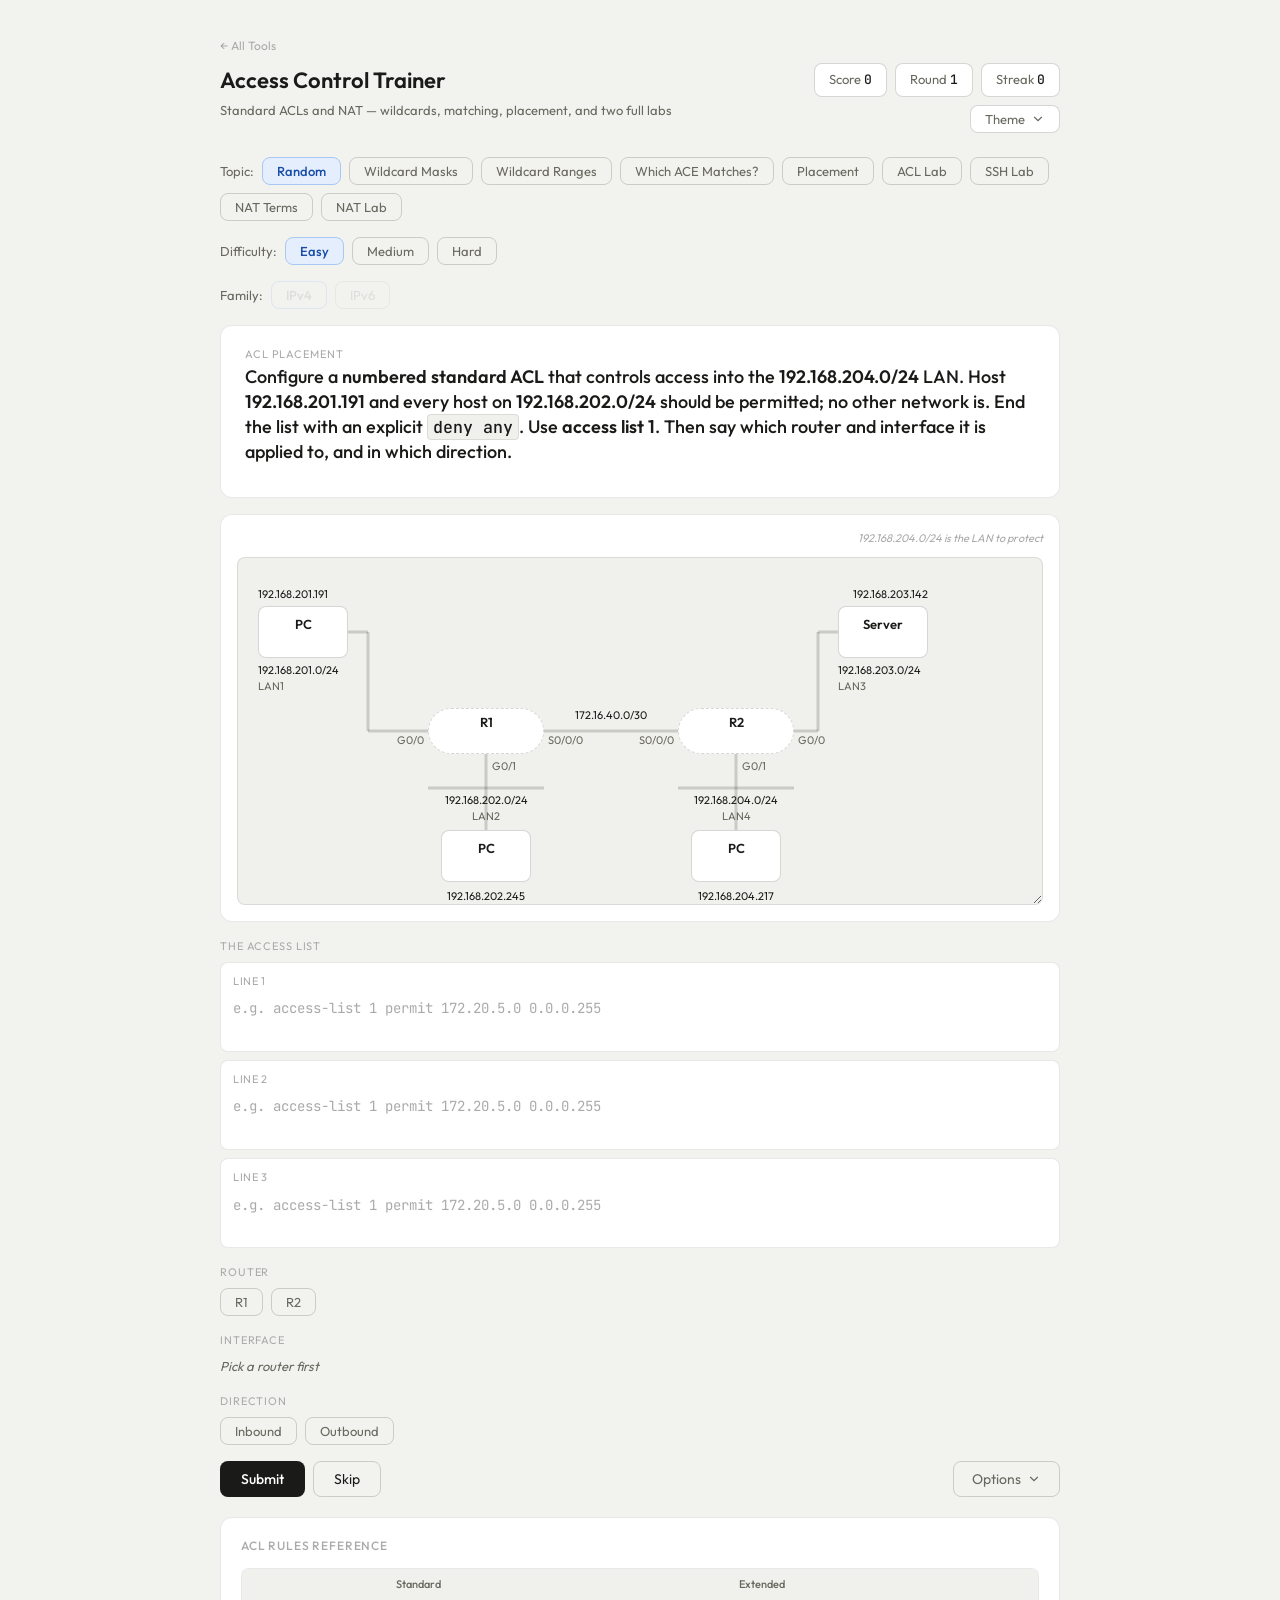
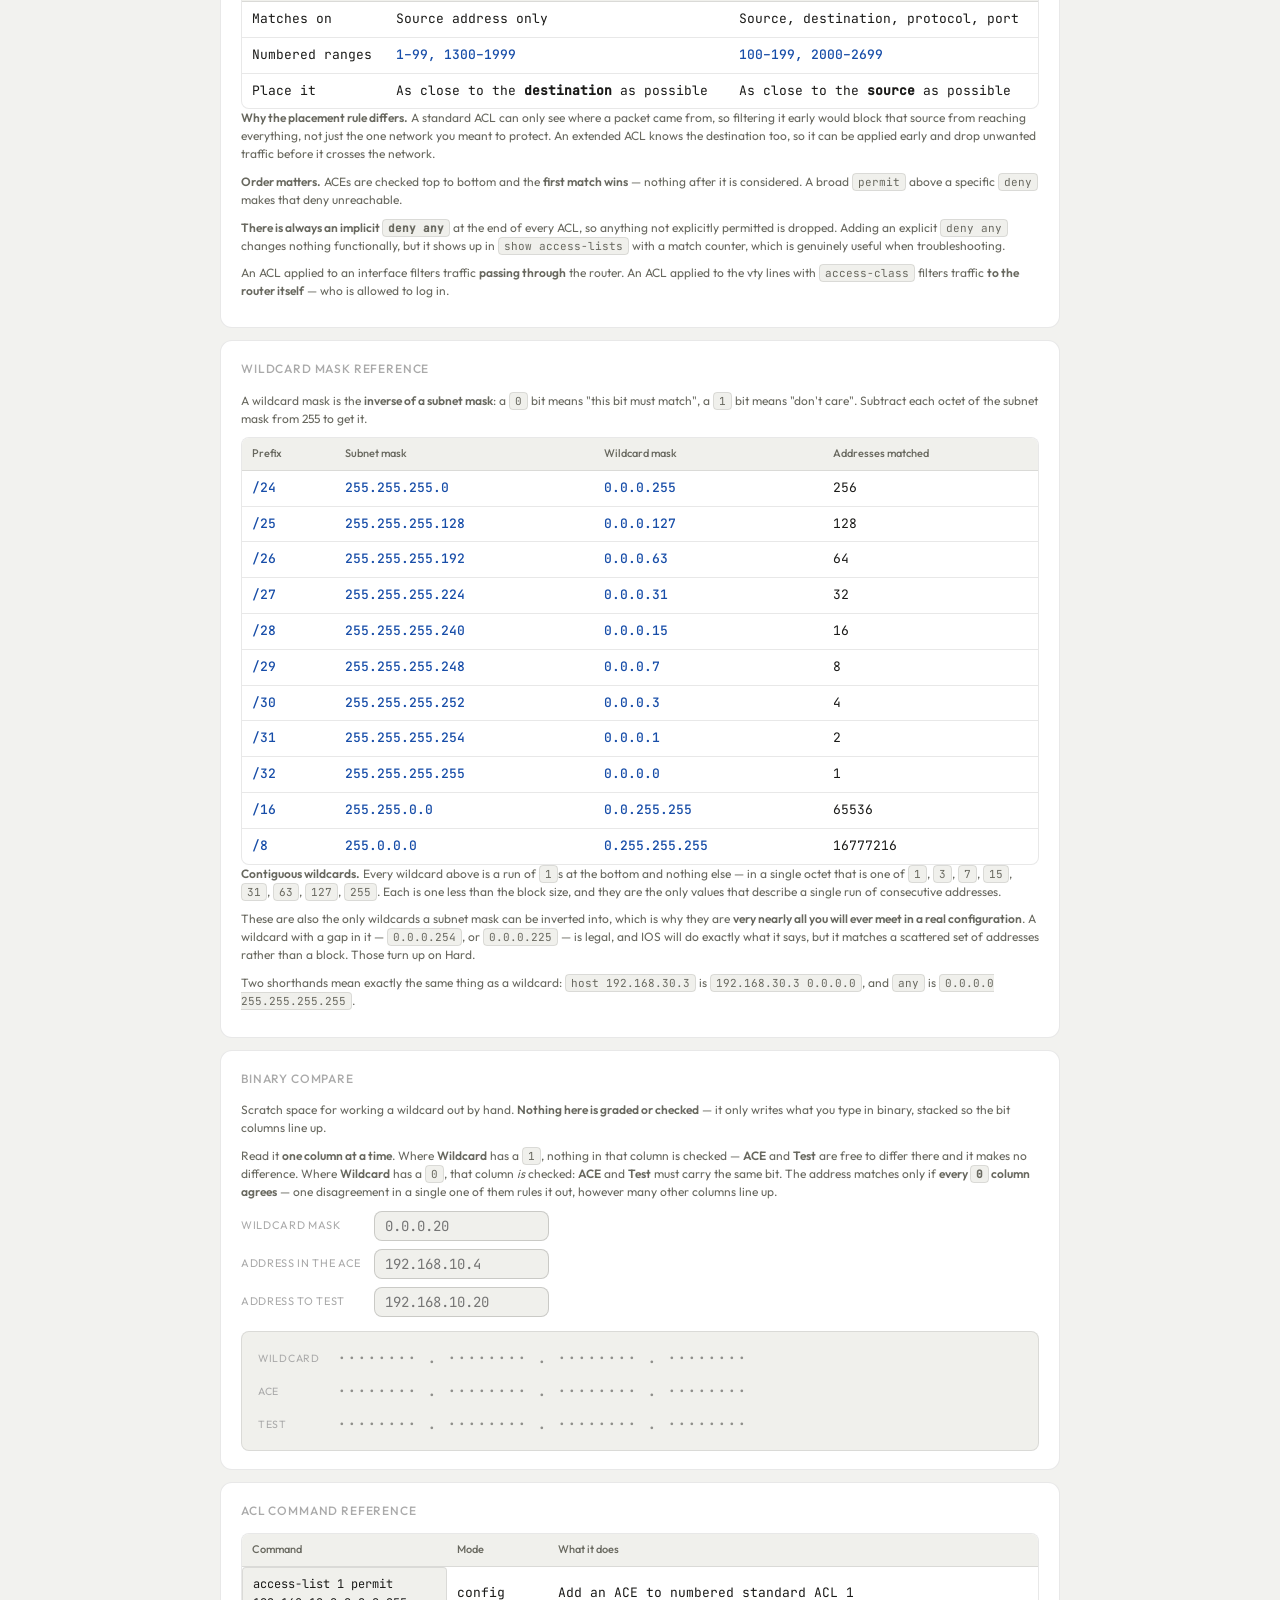
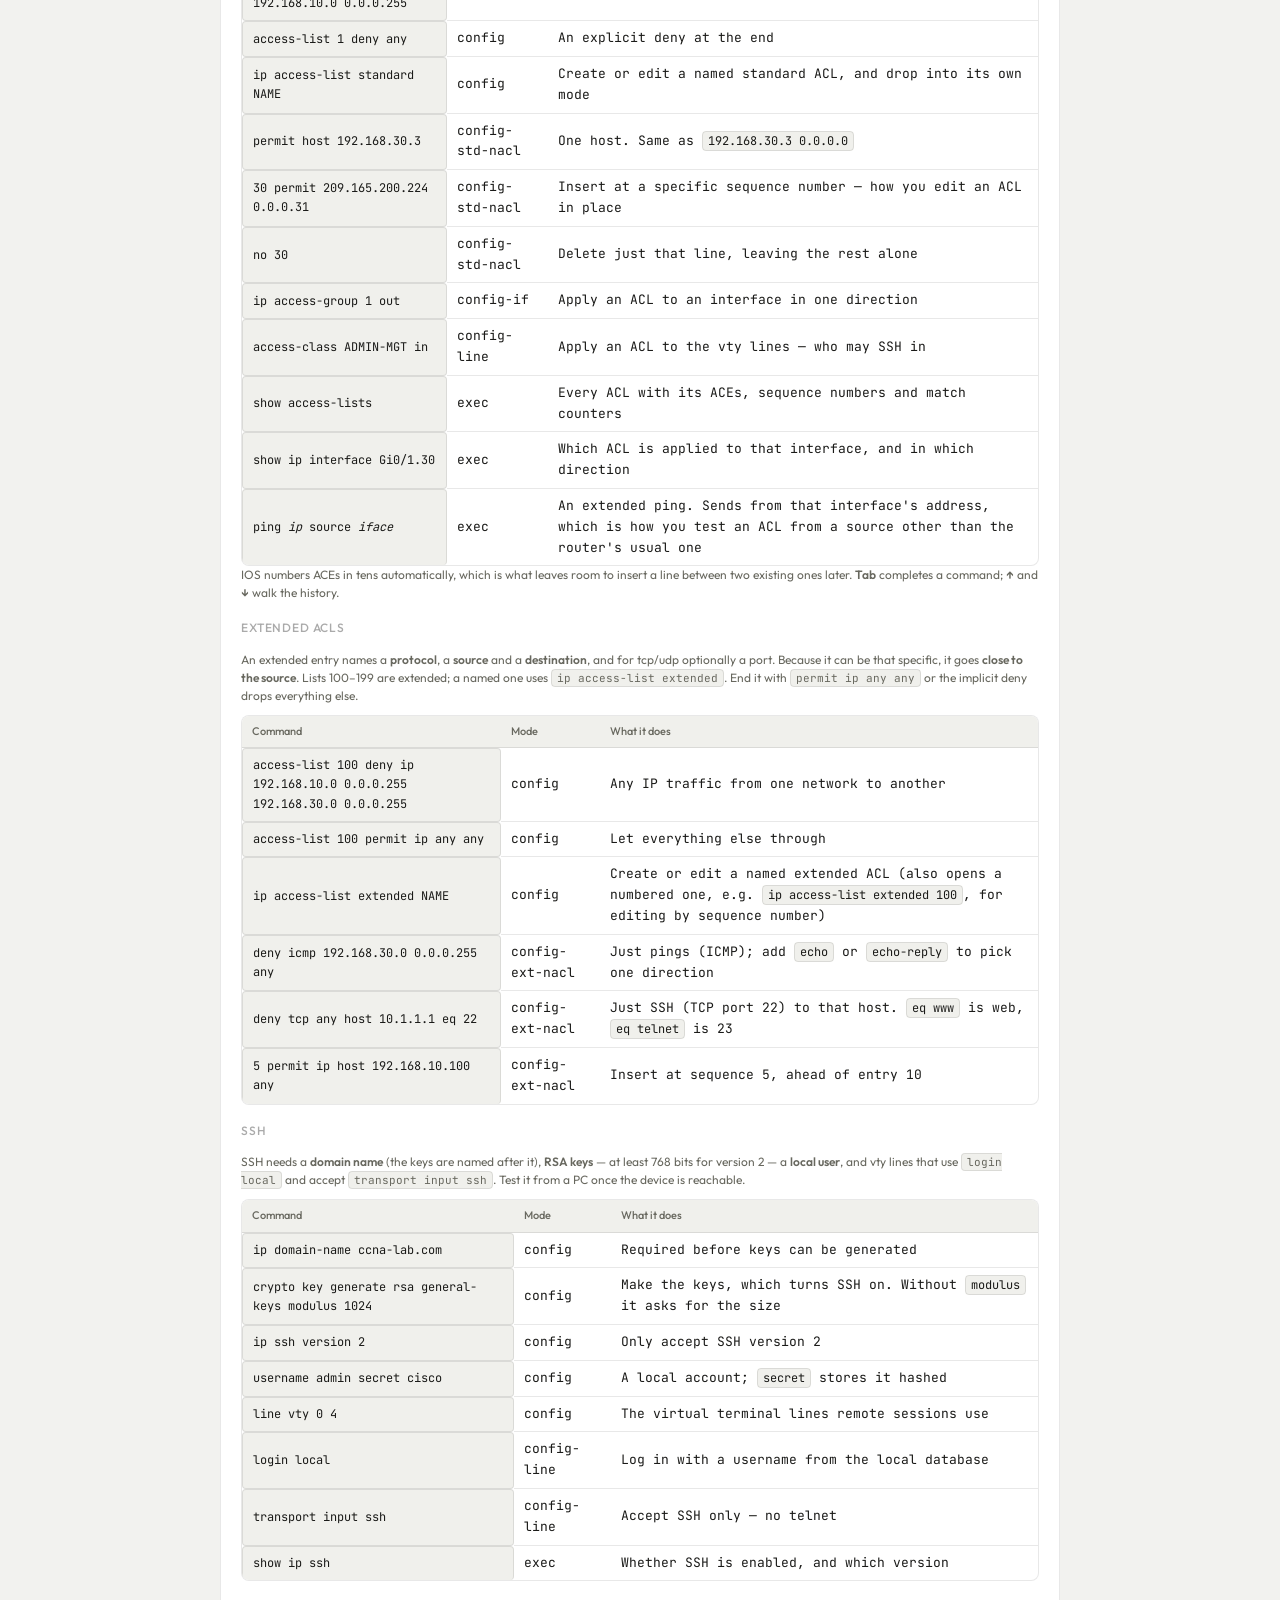
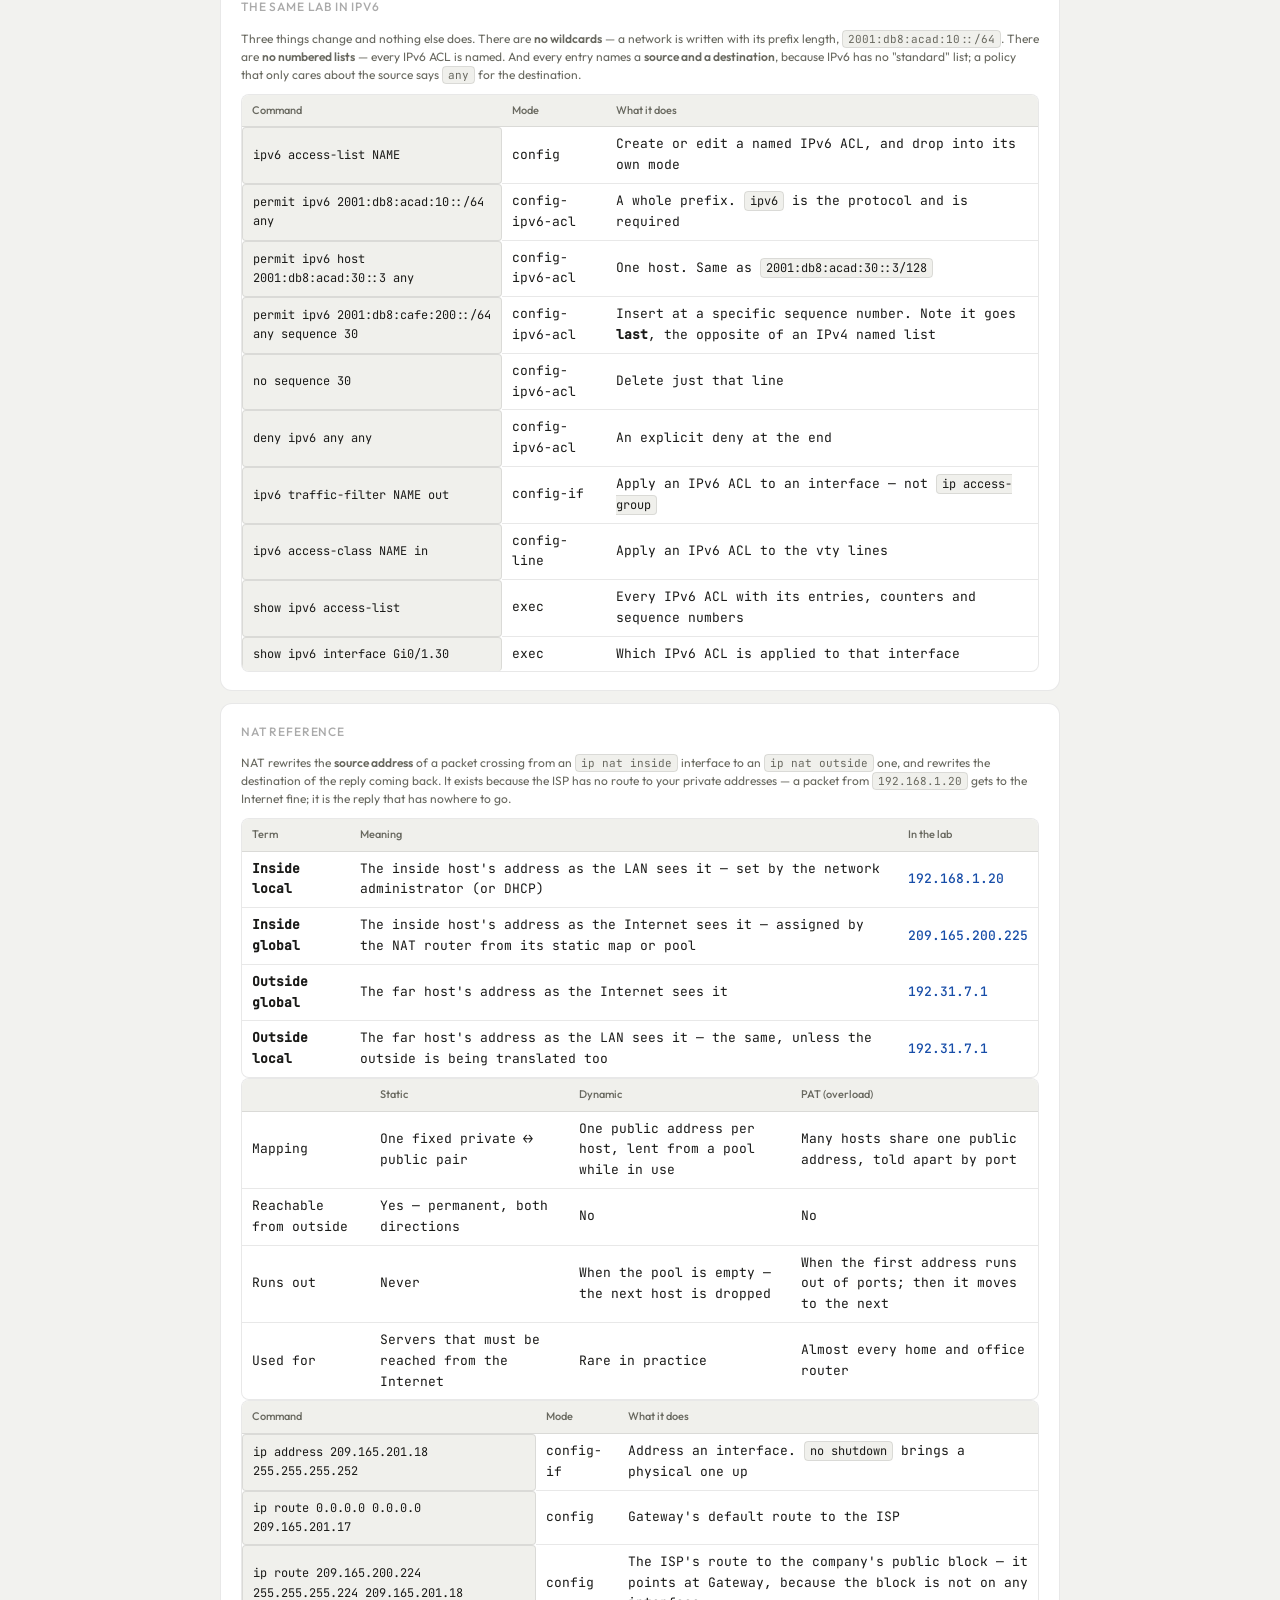
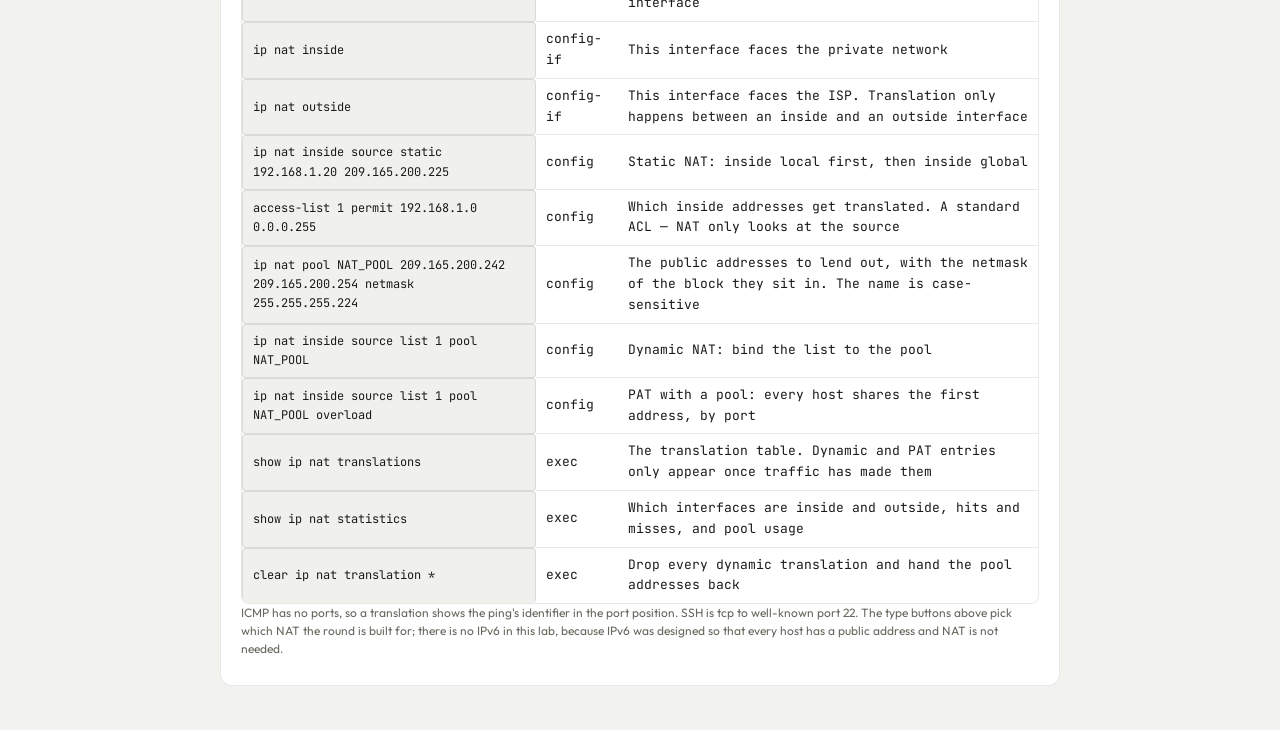
==== commit cacf3834: "Lab CLIs: only accept a command in the mode where IOS would Every lab CLI used to run a command at a" ====
--- a/access_control.html
+++ b/access_control.html
@@ -751,14 +751,31 @@
 /* Every command acCli understands, by shape: this page's base plus the
    shared ACL, NAT and SSH lists. A line that fits none of them gets IOS's
    caret (see cliGrammar in lab-shared.js). */
-const AC_GRAMMAR=LabShared.cliGrammar([
-  'enable', 'configure [terminal]', 'end', 'exit', 'cls', 'clear',
-  'show running-config', 'show ip|ipv6 route', 'show ip|ipv6 interface [brief]', 'show ip|ipv6 interface <if>',
-  'show ip|ipv6 access-lists [<word>]', 'ping <addr> [source <if>]',
-  'interface <if>', 'line vty <n> [<n>]',
-  'shutdown', 'no shutdown', 'clock rate <n>', 'no clock rate [<n>]', 'ip address <ip> <ip>', 'no ip address [<ip> <ip>]',
-  'ip route <ip> <ip> <ip>|<if>', 'no ip route <ip> <ip> [<ip>|<if>]'
-]).concat(NetRouter.ACL_GRAMMAR, NetRouter.NAT_GRAMMAR, NetRouter.SSH_GRAMMAR);
+const AC_GRAMMAR=LabShared.cliGrammar({
+  'any': ['cls', 'clear'],
+  'exec': ['enable', 'configure [terminal]',
+    'show running-config', 'show ip|ipv6 route', 'show ip|ipv6 interface [brief]', 'show ip|ipv6 interface <if>',
+    'show ip|ipv6 access-lists [<word>]', 'ping <addr> [source <if>]'],
+  'cfg exec': ['exit'],
+  'cfg': ['end'],
+  'config': ['interface <if>', 'line vty <n> [<n>]',
+    'ip route <ip> <ip> <ip>|<if>', 'no ip route <ip> <ip> [<ip>|<if>]'],
+  'if': ['shutdown', 'no shutdown'],
+  'ser': ['clock rate <n>', 'no clock rate [<n>]'],
+  'routed': ['ip address <ip> <ip>', 'no ip address [<ip> <ip>]']
+}).concat(NetRouter.ACL_GRAMMAR, NetRouter.NAT_GRAMMAR, NetRouter.SSH_GRAMMAR);
+/* where the console is, as the grammar's mode tags: the current mode, then
+   (config), which a sub-mode falls back to */
+const AC_CONFIG=['cfg','config'];
+function acLevels(d){
+  if(d.cm==='if') return [['cfg','if','routed',NetRouter.ifKind(acIface(d,d.ci))], AC_CONFIG];
+  if(d.cm==='line') return [['cfg','line','vty'], AC_CONFIG];
+  if(d.cm==='nacl') return [['cfg','nacl-std'], AC_CONFIG];
+  if(d.cm==='xacl') return [['cfg','nacl-ext'], AC_CONFIG];
+  if(d.cm==='nacl6') return [['cfg','nacl6'], AC_CONFIG];
+  if(d.cm==='conf') return [AC_CONFIG];
+  return [['exec']];
+}
 function acPrompt(d){
   if(d.cm==='rsa') return 'How many bits in the modulus [512]:';
   return d.name+(d.cm==='conf'?'(config)#':d.cm==='if'?'(config-if)#':
@@ -767,7 +784,7 @@
 }
 /* Parses the tail of a permit/deny into an ACE, minus its sequence number.
    Accepts the three forms Lab 8A uses: "host X", "any", and "X wildcard". */
-function acCli(d, line){
+function acCli(d, line, lv){
   /* the modulus question crypto key generate rsa asks, answered on the next line */
   if(d.cm==='rsa'){
     const a=line.trim();
@@ -777,11 +794,14 @@
     return sshGenKeys(d,n);
   }
   const pp=LabShared.cliPipe(acPrompt(d), line);
-  if(pp) return pp.err||LabShared.cliFilter(acCli(d,pp.base),pp);
-  const bad=LabShared.cliCheck(AC_GRAMMAR, acPrompt(d), line);
-  if(bad) return bad;
-  /* "do" runs an exec command from any configuration mode */
-  if(/^do\s/i.test(line.trim())) return acCli(d, line.trim().slice(3));
+  if(pp) return pp.err||LabShared.cliFilter(acCli(d,pp.base,lv),pp);
+  /* refused unless it belongs in this mode; a global command typed in a
+     sub-mode drops back to (config) first, as IOS does */
+  const v=LabShared.cliCheck(AC_GRAMMAR, acPrompt(d), line, {levels:lv||acLevels(d), hint:true, device:'router'});
+  if(typeof v==='string') return v;
+  if(v&&v.up){ d.cm='conf'; d.ci=null; }
+  /* "do" runs an EXEC command from a configuration mode */
+  if(/^do\s/i.test(line.trim())) return acCli(d, line.trim().slice(3), [['exec']]);
   const t=line.trim().replace(/\s+/g,' ');
   if(!t) return '';
   const w=t.toLowerCase().split(' ');
@@ -885,8 +905,10 @@
 
   return '% Invalid input detected';
 }
+/* a form's (or a generator's) commands, typed as a learner would have to:
+   wrapped in configure terminal / end (LabShared.cliConfigSeq) */
 function acEcho(d, cmds){
-  cmds.forEach(function(c){
+  LabShared.cliConfigSeq(d.cm==='exec', cmds).forEach(function(c){
     d.log.push(acPrompt(d)+' '+c);
     const out=acCli(d,c);
     if(out) out.split('\n').forEach(function(l){ d.log.push(l); });
@@ -2515,6 +2537,7 @@
   id:'ac', mainIds:{input:'ac-term-in', log:'ac-term-log', prompt:'ac-term-prompt'},
   device:id=>acById(id), hasCli:d=>d.type==='router',
   prompt:d=>acPrompt(d), run:(d,line)=>acCli(d,line), keywords:()=>AC_KW, logLines:300,
+  canStart:(d,l)=>LabShared.cliCanStart(AC_GRAMMAR,l,acLevels(d)),
   after:()=>{ acRenderCanvas(); acRefreshCfg(); }, dockAfter:'ac-cfg'
 });
 function acRenderTerm(){ ACCON.refresh(); }
--- a/styles.css
+++ b/styles.css
@@ -949,6 +949,8 @@
 .port.p-trunk   { background: var(--info-bg); border-color: var(--info-text); }
 .port.p-chan    { box-shadow: 0 0 0 2.5px #7c3aed; }
 .port.p-pending { background: var(--warn-bg); border-color: var(--warn-text); transform: scale(1.35); }
+/* a serial port (routing_game's PPP routers): a square carrying its number, 0 = S0/0/0, 1 = S0/0/1 */
+.port.p-serial  { width: 16px; height: 16px; border-radius: 3px; font: 700 9px/12px var(--mono); text-align: center; color: var(--text); user-select: none; }
 /* A switch port that is shut, err-disabled or in a shut port-channel — the
    red link light Packet Tracer draws at that end of the cable. */
 .port.p-down    { background: var(--err-bg); border-color: var(--err-text); }
@@ -1077,6 +1079,8 @@
 .term-log    { flex: 1; overflow-y: auto; padding: 9px 11px; font-family: var(--mono); font-size: 12px; color: #d6d6d0; line-height: 1.55; }
 .term-log .tl   { white-space: pre-wrap; word-break: break-all; }
 .term-log .terr { color: #f09090; }
+/* the learning labs' hint under an IOS error ("→ 'show' is an EXEC command …") */
+.term-log .thint { color: #e6c27a; word-break: normal; overflow-wrap: break-word; }   /* prose: wrap at spaces */
 .term-inrow  { display: flex; align-items: center; gap: 6px; border-top: 1px solid rgba(255,255,255,.12); padding: 6px 11px; }
 .term-prompt { font-family: var(--mono); font-size: 12px; color: #7ec050; white-space: nowrap; }
 .term-in     { flex: 1; background: transparent; border: none; outline: none; font-family: var(--mono); font-size: 12.5px; color: #f0f0ec; }
@@ -1128,7 +1132,7 @@
   width: min(560px, calc(50% - 456px)); min-width: 280px; max-width: calc(50% - 456px);
   box-shadow: 0 10px 30px rgba(0,0,0,.20);
   transition: top .3s cubic-bezier(.2,.8,.2,1), max-height .3s ease, transform .32s cubic-bezier(.2,.9,.25,1.12); }
-.con-pins.floating .con-pin.con-dragging { transition: none; z-index: 2; box-shadow: 0 18px 44px rgba(0,0,0,.35); }
+.con-pins.floating .con-pin.con-dragging { transition: none; z-index: 4; box-shadow: 0 18px 44px rgba(0,0,0,.35); }   /* above the guide line (3) */
 .con-pins.floating .con-pin.con-sizing   { transition: none; }
 .con-pin.con-bounce { transition: height .45s cubic-bezier(.34,1.56,.64,1), width .45s cubic-bezier(.34,1.56,.64,1) !important; }
 /* the line between windows: shown while a pin is moved or resized, and
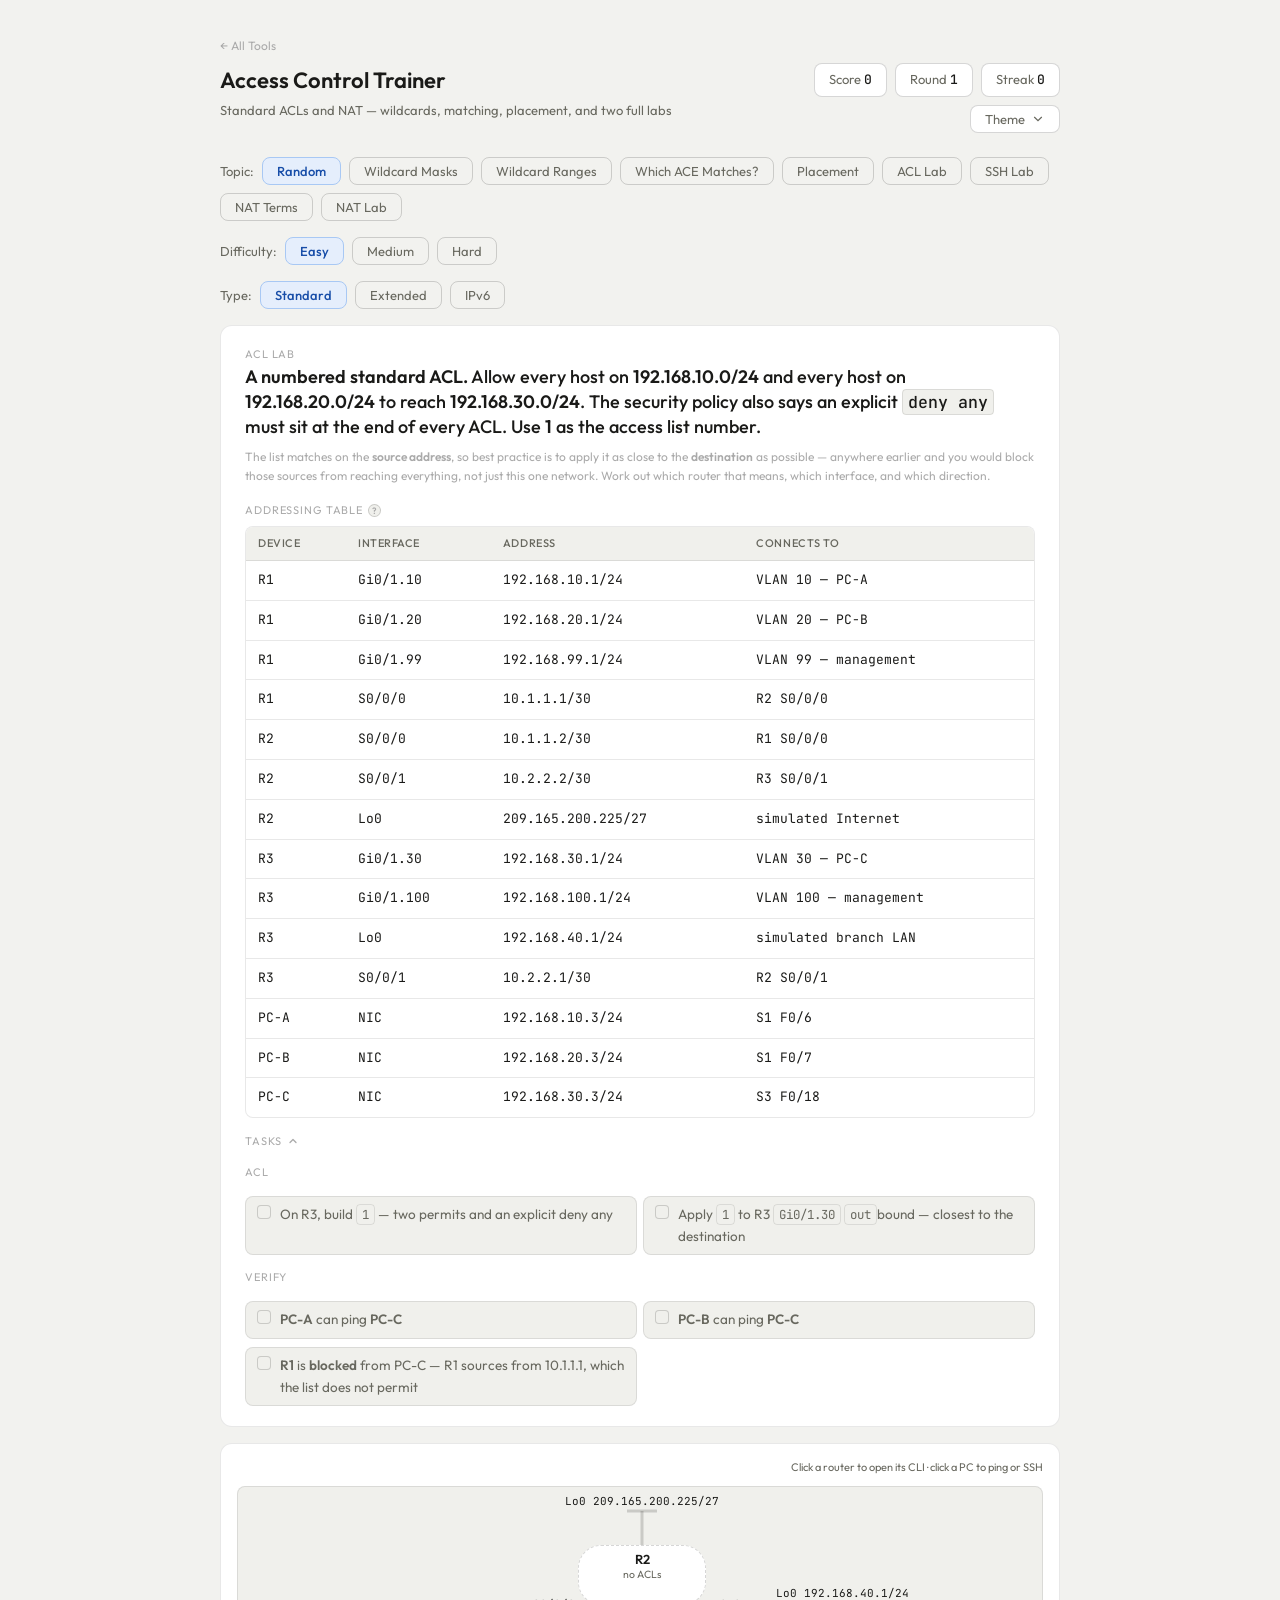
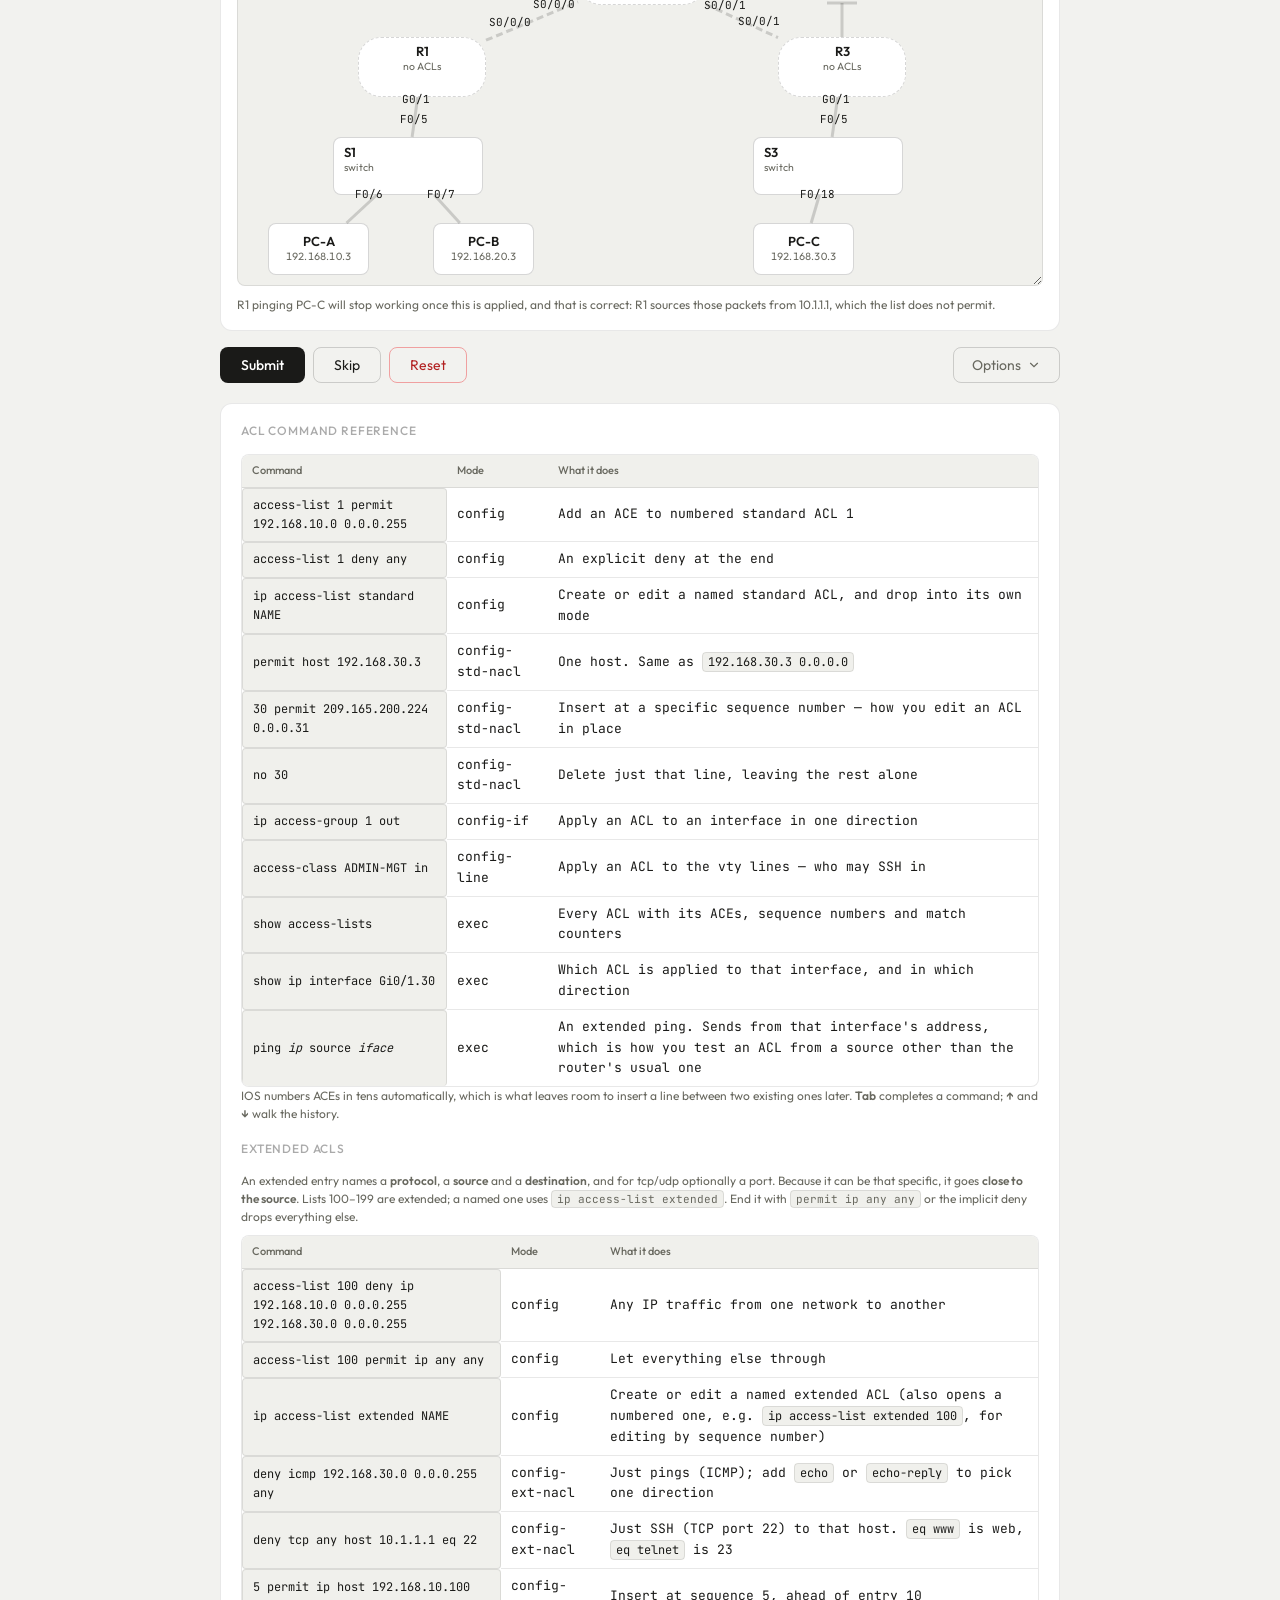
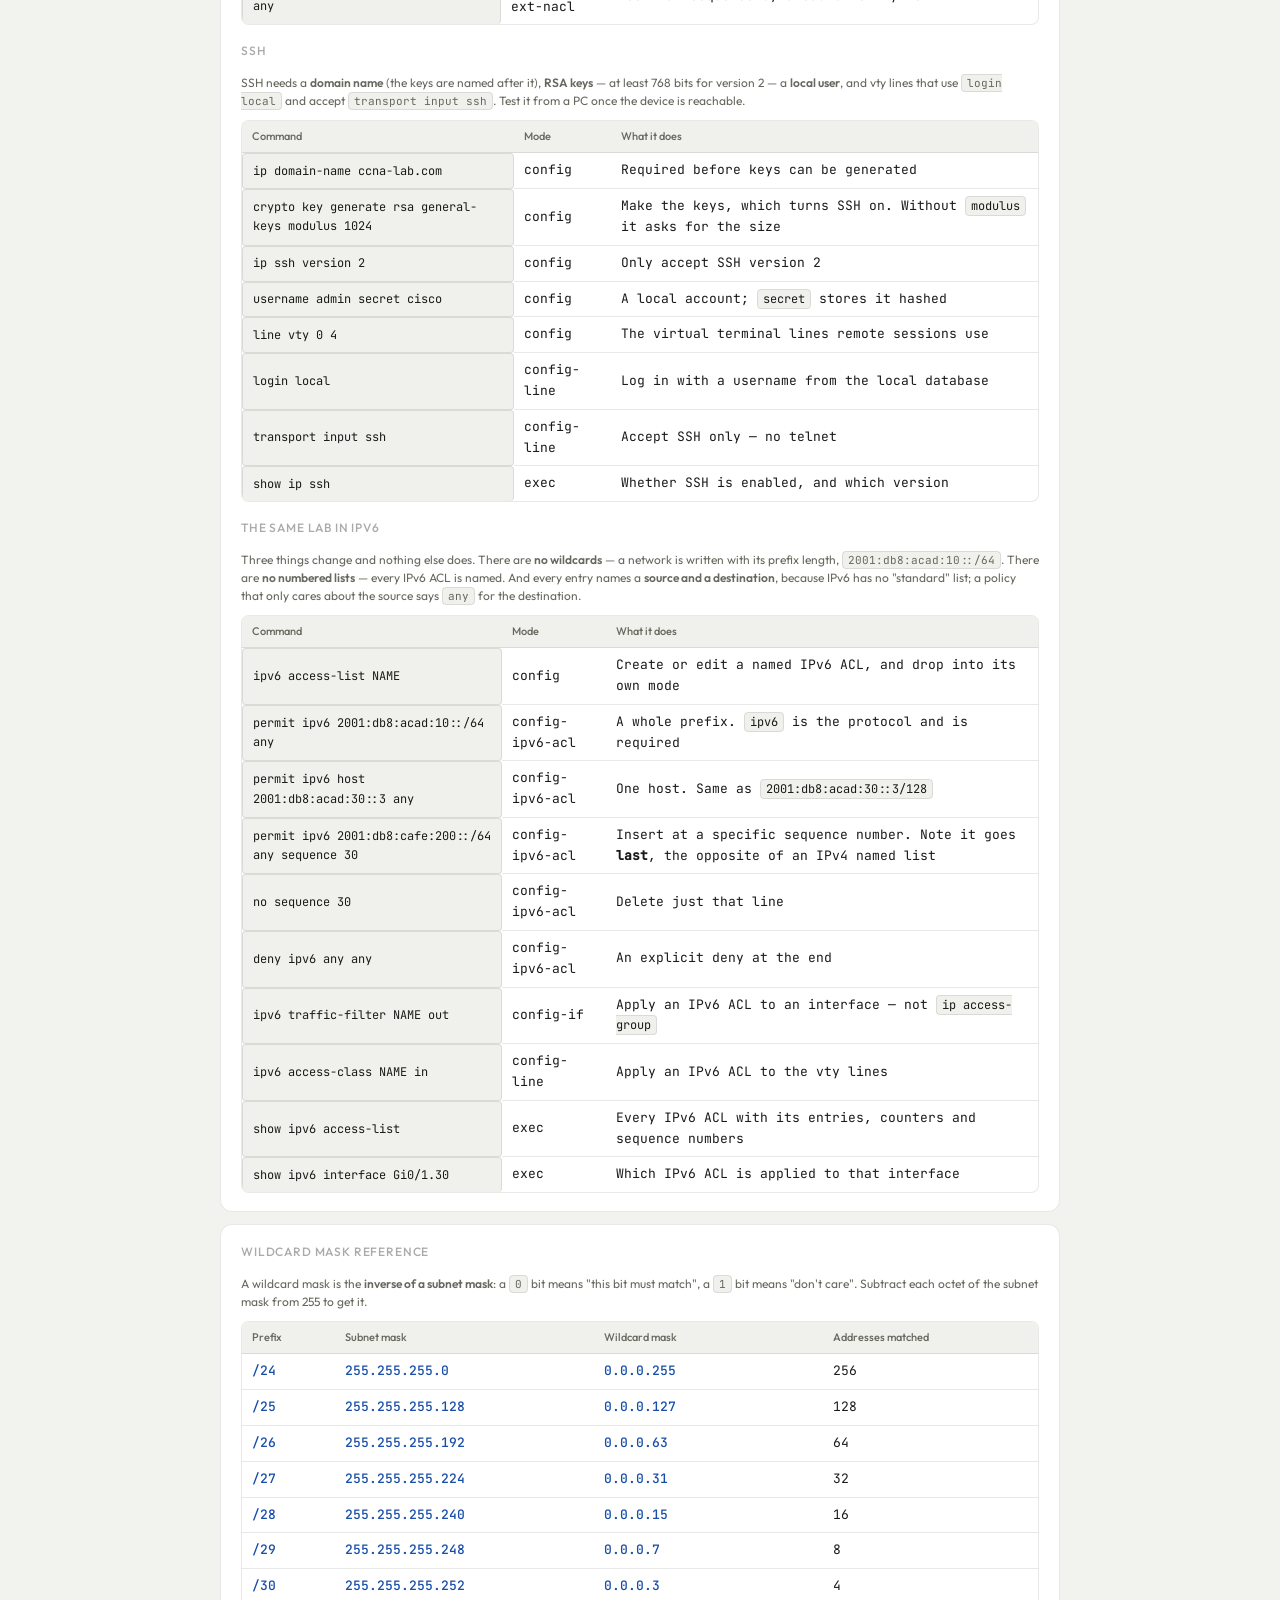
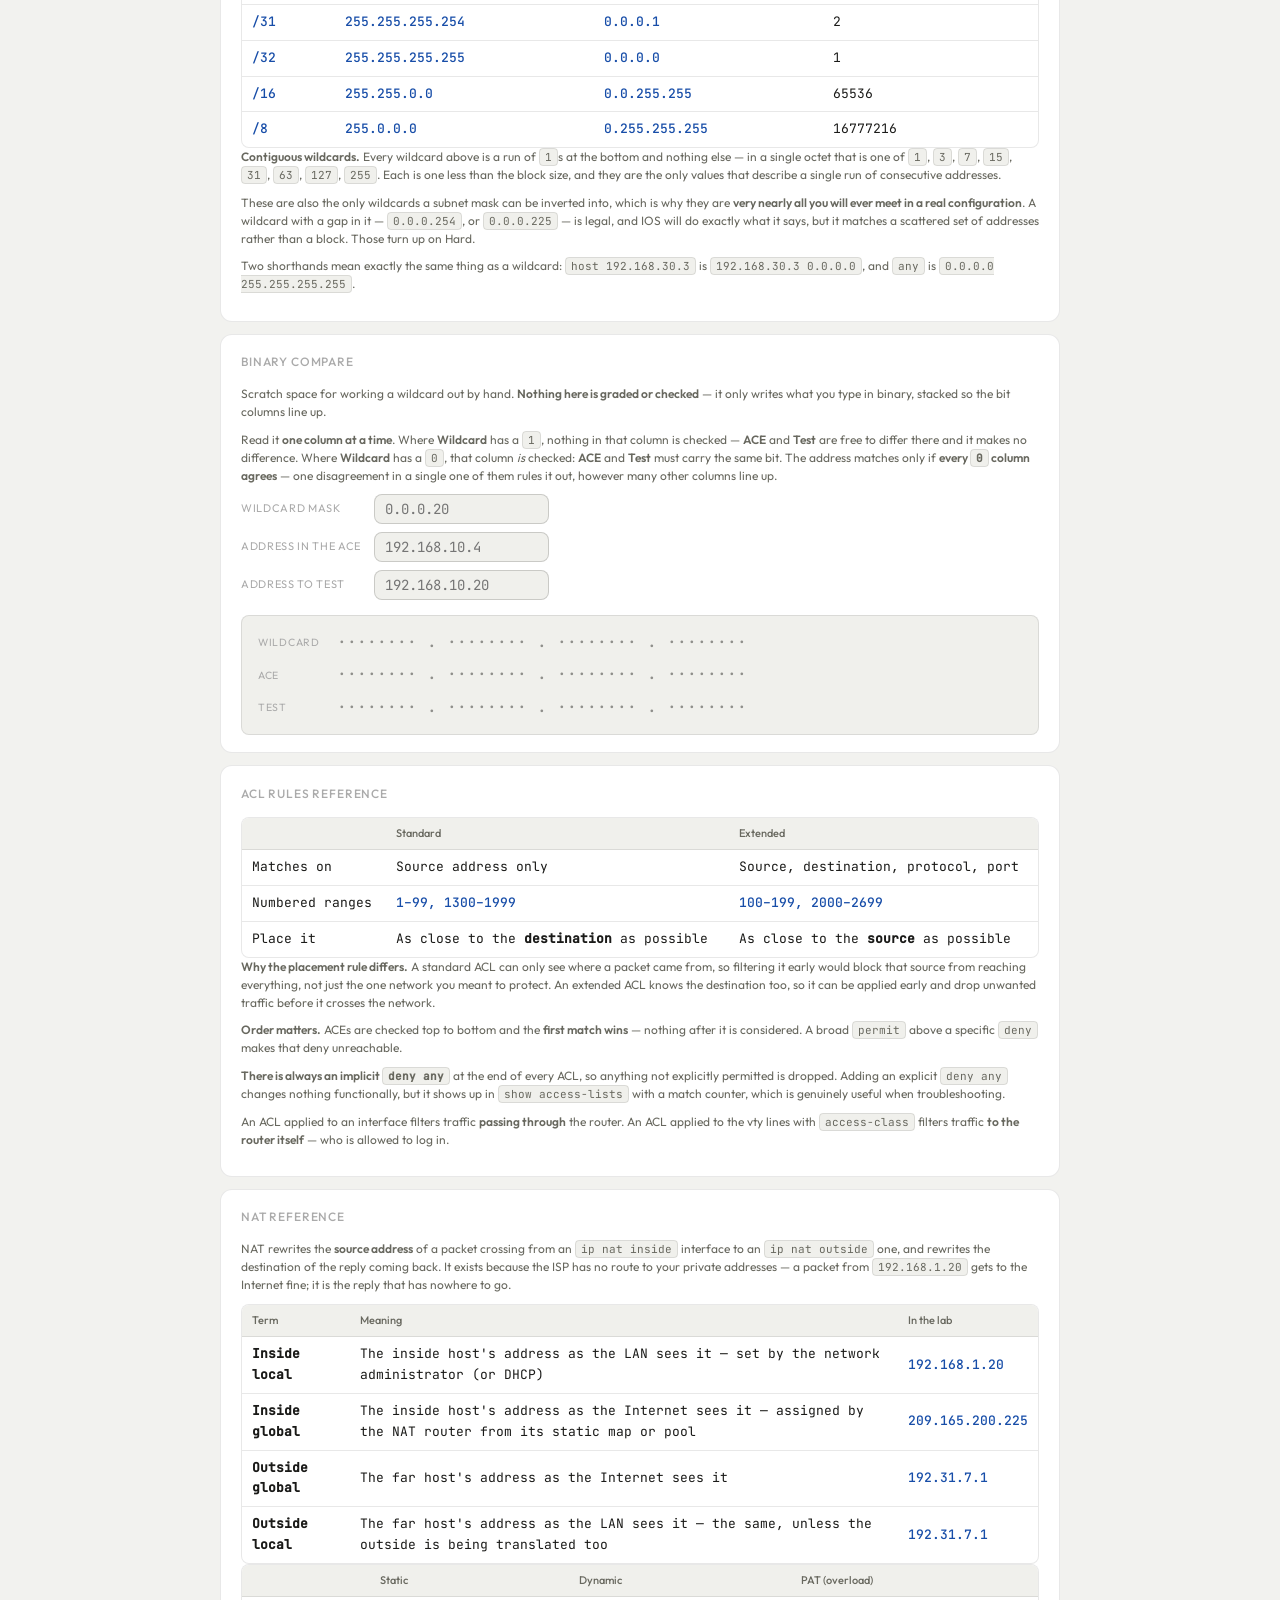
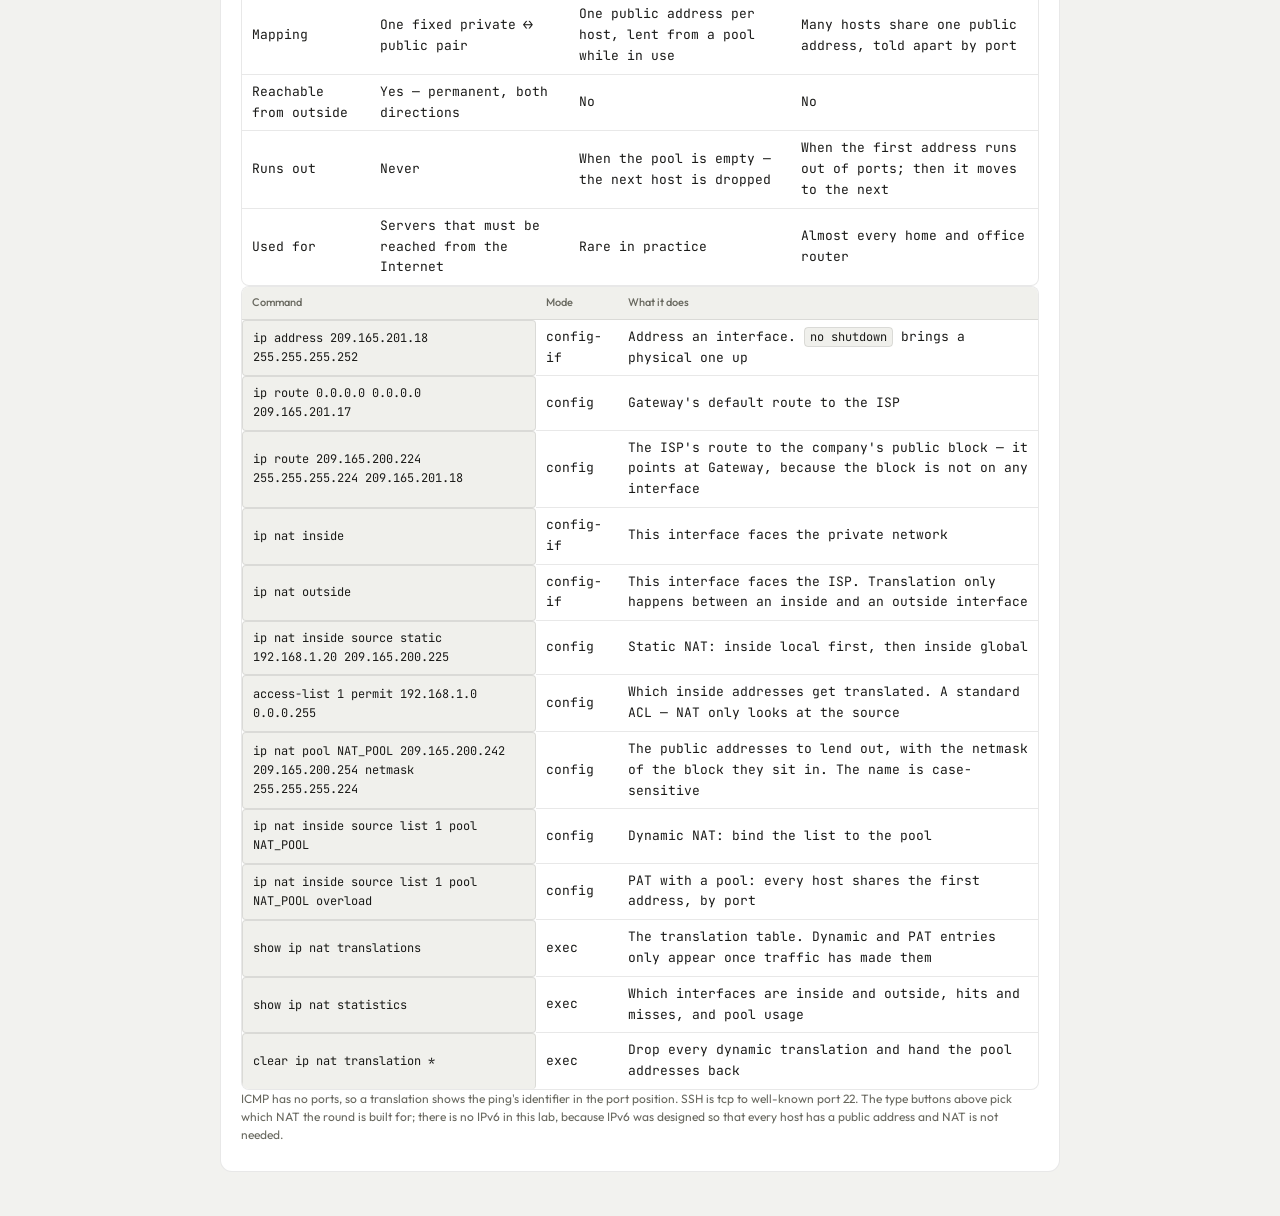
==== commit 5d893358: "Implement PC Ping and Tracert Tools - Added a unified PC tool for Ping and Tracert functionality in " ====
--- a/access_control.html
+++ b/access_control.html
@@ -565,7 +565,10 @@
   const visited=new Set();
   const dstDisp=function(){ return acFmt(dstKey); };
   for(let hop=0; hop<12; hop++){
-    if(visited.has(cur.id)) return {ok:false, reason:'Routing loop at '+cur.name};
+    /* tracert's record of the walk (LabShared.traceHops): every router the
+       probe arrives at, and the address it arrived on */
+    if(pkt.path) pkt.path.push({dev:cur, ip:ingress&&ingress.ip?acFmt(acKey(ingress.ip)):null, src:srcKey, sport:sport});
+    if(visited.has(cur.id)) return {ok:false, loop:true, reason:'Routing loop at '+cur.name};
     visited.add(cur.id);
 
     if(ingress){
@@ -585,9 +588,11 @@
     if(self) return {ok:true, at:{router:cur, iface:null}, dst:dstKey, dport:dport, src:srcKey, sport:sport};
 
     const win=acBestMatch(dstKey, acRoutingTable(cur));
-    if(!win) return {ok:false, reason:cur.name+' has no route to '+dstDisp()};
+    if(!win) return {ok:false, noRoute:true, reason:cur.name+' has no route to '+dstDisp()};
     const out=win._if;
     if(!out) return {ok:false, reason:cur.name+"'s route to "+dstDisp()+' points at an interface that is not up'};
+    /* routed: this is where the TTL runs out, so it is a tracert hop */
+    if(pkt.path) pkt.path[pkt.path.length-1].fwd=true;
 
     /* inside → outside: the source is translated after routing and before
        the outbound ACL, which is the order IOS does it in. */
@@ -679,16 +684,17 @@
   if(!a) return {ok:false, reason:srcIp+' is not a host or interface on this network'};
   const id = pkt&&pkt.sport!=null ? pkt.sport : (count ? ++acIcmpId : 1);
   const proto=(pkt&&pkt.proto)||'icmp';
-  const req={proto:proto, sport:id, dport:pkt&&pkt.dport!=null?pkt.dport:id, scratch:count?null:[],
-             icmpType:proto==='icmp'?'echo':null};
+  const req={proto:proto, sport:id, dport:pkt&&pkt.dport!=null?pkt.dport:id,
+             scratch:pkt&&pkt.scratch?pkt.scratch:count?null:[],
+             icmpType:proto==='icmp'?'echo':null, path:pkt&&pkt.path};
   const there=acForward(a, acKey(srcIp), acKey(dstStr), count, req);
   if(!there.ok) return there;
   const dstPc=acPcWithIp(acFmt(there.dst));
-  if(dstPc){ const x=acPcProblem(dstPc); if(x) return {ok:false, reason:'The request arrived, but '+dstPc.name+' cannot reply: '+x}; }
+  if(dstPc){ const x=acPcProblem(dstPc); if(x) return {ok:false, arrived:true, reason:'The request arrived, but '+dstPc.name+' cannot reply: '+x}; }
   const rep={proto:req.proto, sport:there.dport, dport:there.sport, scratch:req.scratch,
              icmpType:proto==='icmp'?'echo-reply':null};
   const back=acForward(there.at, there.dst, there.src, count, rep);
-  if(!back.ok) return {ok:false, blocked:back.blocked,
+  if(!back.ok) return {ok:false, arrived:true, blocked:back.blocked,
     reason:'The request arrived, but the reply could not get back: '+back.reason};
   return {ok:true};
 }
@@ -1827,11 +1833,7 @@
     '<div class="pc-form"><span class="pc-form-lbl">Default Gateway</span>'+
     '<input type="text" class="custom-ip-inp" value="'+val(d.gw)+'" placeholder="e.g. 172.20.5.1" autocomplete="off" spellcheck="false" oninput="natSetPc('+d.id+',\'gw\',this.value)"></div>'+
     '<div class="cli-note" style="margin-top:6px">Pinging and SSHing create the translations — do them from here, then read <b>show ip nat translations</b> on Gateway.</div>'+
-    '<div class="cfg-sec-lbl" style="margin-top:14px">Ping</div>'+
-    '<div class="pc-form"><label class="pc-form-lbl">Target IP</label>'+
-    '<input class="custom-ip-inp" id="ac-ping-ip" placeholder="e.g. '+NAT_PLAN.lo+'" autocomplete="off" spellcheck="false" onkeydown="if(event.key===\'Enter\')acPingRun()">'+
-    '<button class="rand-btn" id="ac-ping-btn" onclick="acPingRun()">Ping</button></div>'+
-    '<pre class="ping-out" id="ac-ping-out"></pre>'+
+    LabShared.pcToolHtml('ac-ping', {placeholder:'e.g. '+NAT_PLAN.lo})+
     '<div class="cfg-sec-lbl" style="margin-top:14px">SSH</div>'+
     '<div class="pc-form"><label class="pc-form-lbl">Host</label>'+
     '<input class="custom-ip-inp" id="ac-ssh-ip" placeholder="e.g. '+NAT_PLAN.lo+'" autocomplete="off" spellcheck="false" onkeydown="if(event.key===\'Enter\')natSshRun()">'+
@@ -2460,11 +2462,7 @@
     '<input type="text" class="custom-ip-inp" value="'+d.ip+'" autocomplete="off" spellcheck="false" oninput="acSetPcIp('+d.id+',this.value)">'+
     '<span class="pc-pfx">/'+d.pfx+'</span></div>'+
     (state.mode==='lab'?'<div class="cli-note" style="margin-top:6px">The Hard tier has you change this address to test the vty ACL from a permitted and a non-permitted host.</div>':'')+
-    '<div class="cfg-sec-lbl" style="margin-top:14px">Ping</div>'+
-    '<div class="pc-form"><label class="pc-form-lbl">Target IP</label>'+
-    '<input class="custom-ip-inp" id="ac-ping-ip" placeholder="e.g. '+acPlan().pcC+'" autocomplete="off" spellcheck="false" onkeydown="if(event.key===\'Enter\')acPingRun()">'+
-    '<button class="rand-btn" id="ac-ping-btn" onclick="acPingRun()">Ping</button></div>'+
-    '<pre class="ping-out" id="ac-ping-out"></pre>'+
+    LabShared.pcToolHtml('ac-ping', {placeholder:'e.g. '+acPlan().pcC})+
     '<div class="cfg-sec-lbl" style="margin-top:14px">SSH</div>'+
     '<div class="pc-form"><label class="pc-form-lbl">Router IP</label>'+
     '<input class="custom-ip-inp" id="ac-ssh-ip" placeholder="e.g. '+acPlan().r1_10+'" autocomplete="off" spellcheck="false" onkeydown="if(event.key===\'Enter\')acSshRun()">'+
@@ -2481,31 +2479,41 @@
   if(c!==null) d.ip=c;
   acRenderCanvas();
 }
-let acPingGen=0;
-function acPingRun(){
-  const d=acSelected!=null?acById(acSelected):null;
-  if(!d||d.type!=='pc') return;
-  const myGen=++acPingGen, pcId=d.id;
-  LabShared.runPing({
-    inputId:'ac-ping-ip', btnId:'ac-ping-btn', outId:'ac-ping-out',
-    resolve:function(dst){
-      if(!d.ip) return {msg:d.name+' has no IP address'};
-      if(!acValid(dst)) return {msg:'invalid target address'};
-      if(acKey(dst)===acKey(d.ip)) return {ok:true};
-      /* count:true — the real lab's match counters only appear because
-         somebody actually ran these pings, and a NAT translation only
-         exists because a packet crossed the router. */
-      const r=acPing(d.ip, dst, true);
-      acRenderCanvas();
-      if(!r.ok) return {ok:false};
-      d._arp=d._arp||new Set();
-      const firstTime=!d._arp.has(dst);
-      d._arp.add(dst);
-      return {ok:true, firstTime:firstTime};
-    },
-    stillActive:function(){ return myGen===acPingGen && acSelected===pcId; }
-  });
-}
+/* The PC panel's Ping | Tracert (LabShared.pcTool), for both labs' PCs. */
+LabShared.pcTool('ac-ping', {
+  pc:function(){ const d=acSelected!=null?acById(acSelected):null; return d&&d.type==='pc'?d:null; },
+  ping:function(d,dst){
+    if(!d.ip) return {msg:d.name+' has no IP address'};
+    if(!acValid(dst)) return {msg:'invalid target address'};
+    if(acKey(dst)===acKey(d.ip)) return {ok:true};
+    /* count:true — the real lab's match counters only appear because
+       somebody actually ran these pings, and a NAT translation only
+       exists because a packet crossed the router. */
+    const r=acPing(d.ip, dst, true);
+    acRenderCanvas();
+    if(!r.ok) return {ok:false};
+    d._arp=d._arp||new Set();
+    const firstTime=!d._arp.has(dst);
+    d._arp.add(dst);
+    return {ok:true, firstTime:firstTime};
+  },
+  /* The ping's own echo, walked once and recorded. It is real traffic, so
+     it counts like the ping does: ACL matches, NAT translations. Each hop's
+     Time Exceeded then has to find its own way home: a router past the NAT
+     boundary answers the translated address, and with no NAT that answer
+     dies at ISP — the hop times out, exactly as on real kit. */
+  trace:function(d,dst){
+    if(!d.ip) return {msg:d.name+' has no IP address'};
+    if(!acValid(dst)) return {msg:'invalid target address'};
+    const path=[];
+    const res=acKey(dst)===acKey(d.ip) ? {ok:true} : acPing(d.ip, dst, true, {path:path});
+    acRenderCanvas();
+    return {path:path, res:res, dst:acFmt(acKey(dst)), back:function(e,type){
+      return acForward({router:e.dev, iface:null}, acKey(e.ip), e.src, false,
+        {proto:'icmp', icmpType:type, sport:0, dport:e.sport, scratch:null}).ok;
+    }};
+  }
+});
 function acSshRun(){
   const d=acSelected!=null?acById(acSelected):null;
   if(!d||d.type!=='pc') return;
--- a/styles.css
+++ b/styles.css
@@ -570,6 +570,7 @@
 :root[data-theme="custom"] .rt-code.src-S,
 :root[data-theme="custom"] .bin-card-ip.sel,
 :root[data-theme="custom"] .ct-bgtype-btn.on,
+:root[data-theme="custom"] .pt-opt.on,
 :root[data-theme="custom"] #ct-customize.on {
   color: var(--accent-ink);
 }
@@ -1202,6 +1203,18 @@
 .ping-out     { font-family: var(--mono); font-size: 12px; margin: 8px 0 0; padding: 8px 10px; border-radius: var(--r); background: var(--surface-s); border: 1px solid var(--border); min-height: 20px; white-space: pre-wrap; color: var(--text-s); }
 .ping-out.pok  { border-color: var(--ok-bdr); background: var(--ok-bg); color: var(--ok-text); }
 .ping-out.perr { border-color: var(--err-bdr); background: var(--err-bg); color: var(--err-text); }
+/* The PC panel's Ping | Tracert switch (LabShared.pcToolHtml), standing where
+   the "Ping" heading was: two joined rectangles, lettered like the
+   .cfg-sec-lbl it replaced, the chosen one in .cbtn.on's selected colours.
+   A tracert that never gets an answer runs to hop 30, so the output scrolls
+   (runTrace keeps it pinned to the newest line) rather than growing the
+   panel by thirty lines. */
+.pt-tog       { display: inline-flex; margin: 14px 0 .5rem; border: 1px solid var(--border-m); border-radius: var(--r); overflow: hidden; }
+.pt-opt       { padding: 3px 12px; border: none; background: transparent; cursor: pointer; font-family: var(--font); font-size: 11px; text-transform: uppercase; letter-spacing: .07em; color: var(--text-t); transition: all .15s; }
+.pt-opt + .pt-opt { border-left: 1px solid var(--border-m); }
+.pt-opt:hover { background: var(--surface-s); color: var(--text); }
+.pt-opt.on    { background: var(--info-bg); color: var(--info-text); font-weight: 600; }
+.pt-out       { max-height: 300px; overflow-y: auto; }
 .mono-inl     { font-family: var(--mono); font-size: .92em; background: var(--surface-s); border: 1px solid var(--border); border-radius: 4px; padding: 1px 5px; }
 
 /* IP address conflicts (Switching Lab) */
@@ -1312,7 +1325,7 @@
 .lab-card, .lab-canvas, .dev, .req-row, .cfg-panel, .port-table th,
 .port-table select, .port-table input, .cmd-table code, .vm-inp, .cli-note, .ping-out, .mono-inl,
 .rt-table, .rt-code, .bin-card, .cli-block, .ct-picker-hex-row, .opt-row,
-.ct-drawer-close, .ct-bgtype-btn, .qcard-pop-btn, .sel-menu {
+.ct-drawer-close, .ct-bgtype-btn, .qcard-pop-btn, .sel-menu, .pt-opt {
   backdrop-filter: var(--custom-blur, none);
   -webkit-backdrop-filter: var(--custom-blur, none);
 }
@@ -1339,7 +1352,7 @@
 .game-card .tag, .game-card .card-footer,
 .cfg-panel .vm-inp, .cfg-panel .ping-out, .cfg-panel .cli-note,
 .cfg-panel .port-table th, .cfg-panel .port-table select, .cfg-panel .port-table input,
-.cfg-panel .rand-btn, .cfg-panel .custom-ip-inp,
+.cfg-panel .rand-btn, .cfg-panel .custom-ip-inp, .cfg-panel .pt-opt,
 .lab-card .lab-canvas, .lab-card .dev, .lab-card .rand-btn,
 .sub-panel .sub-hdr, .sub-panel .sub-ltr, .sub-panel .afield,
 .sub-panel .expl-box code,
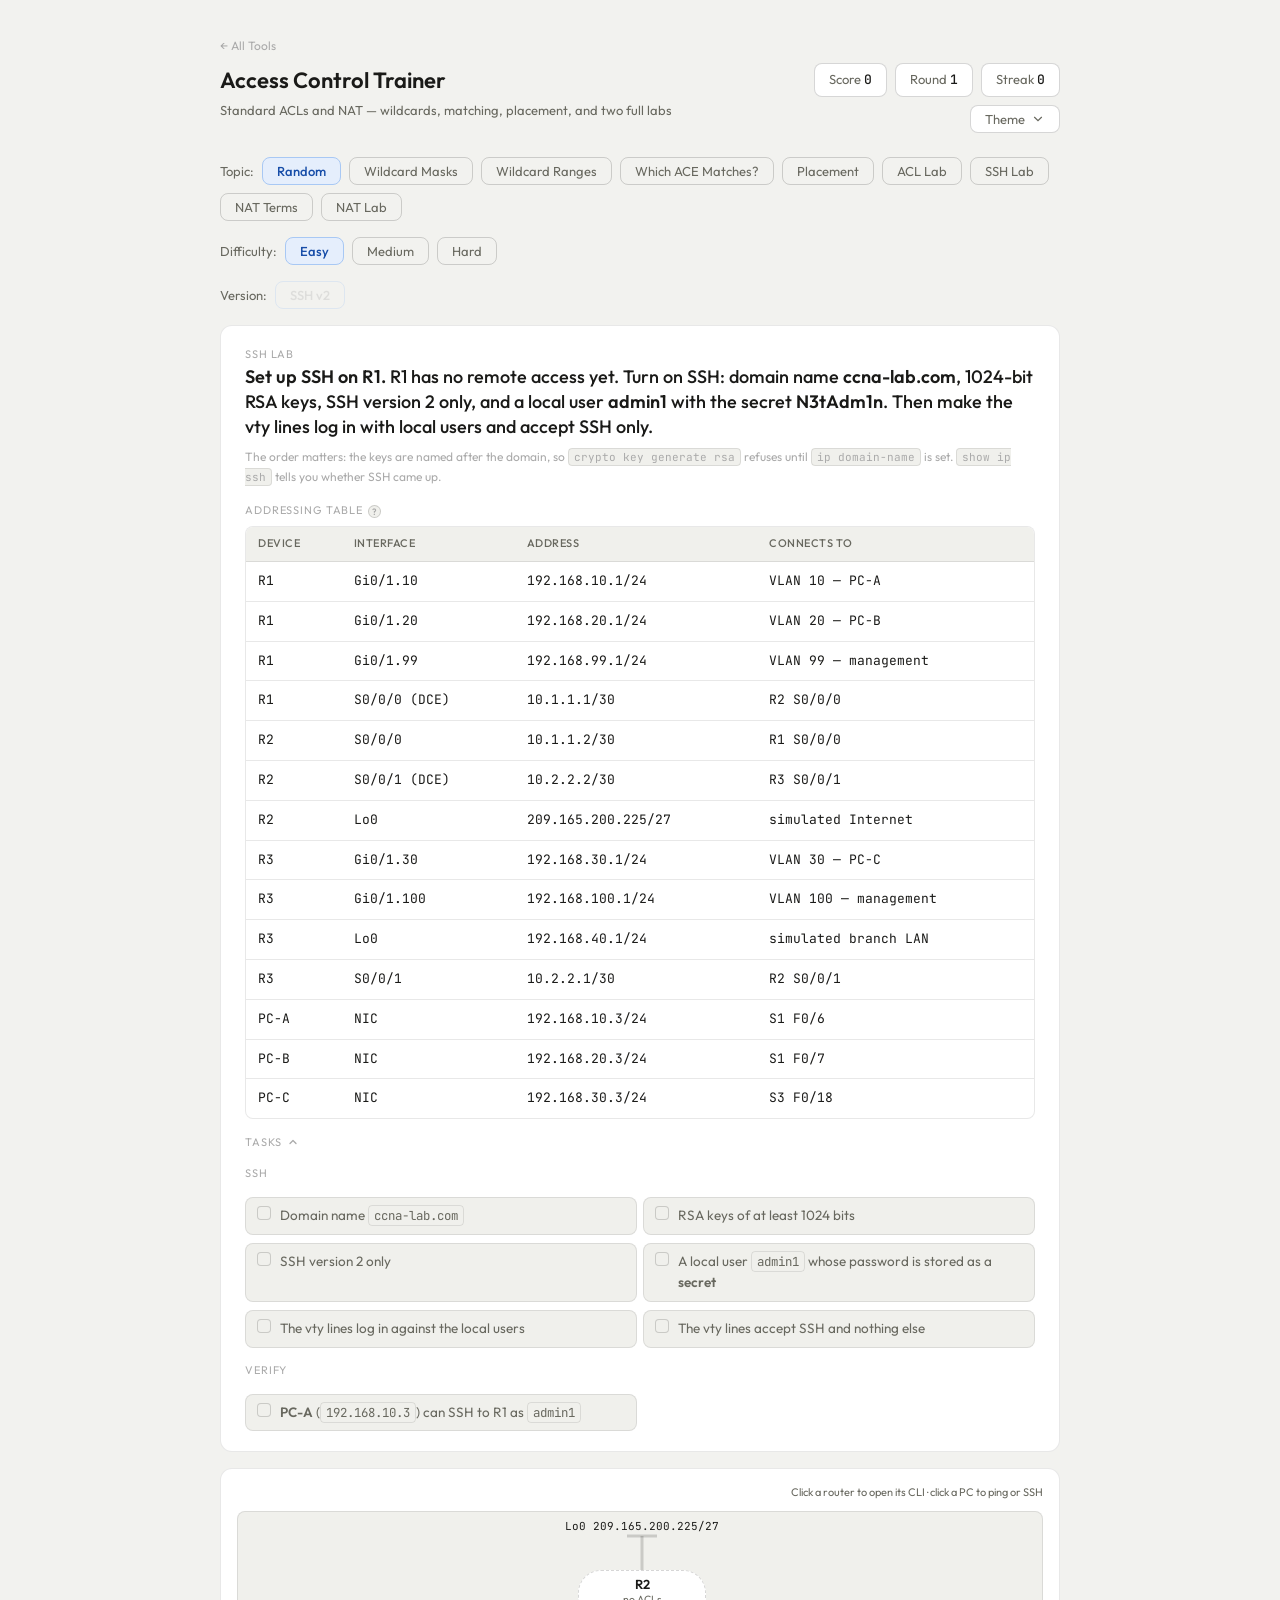
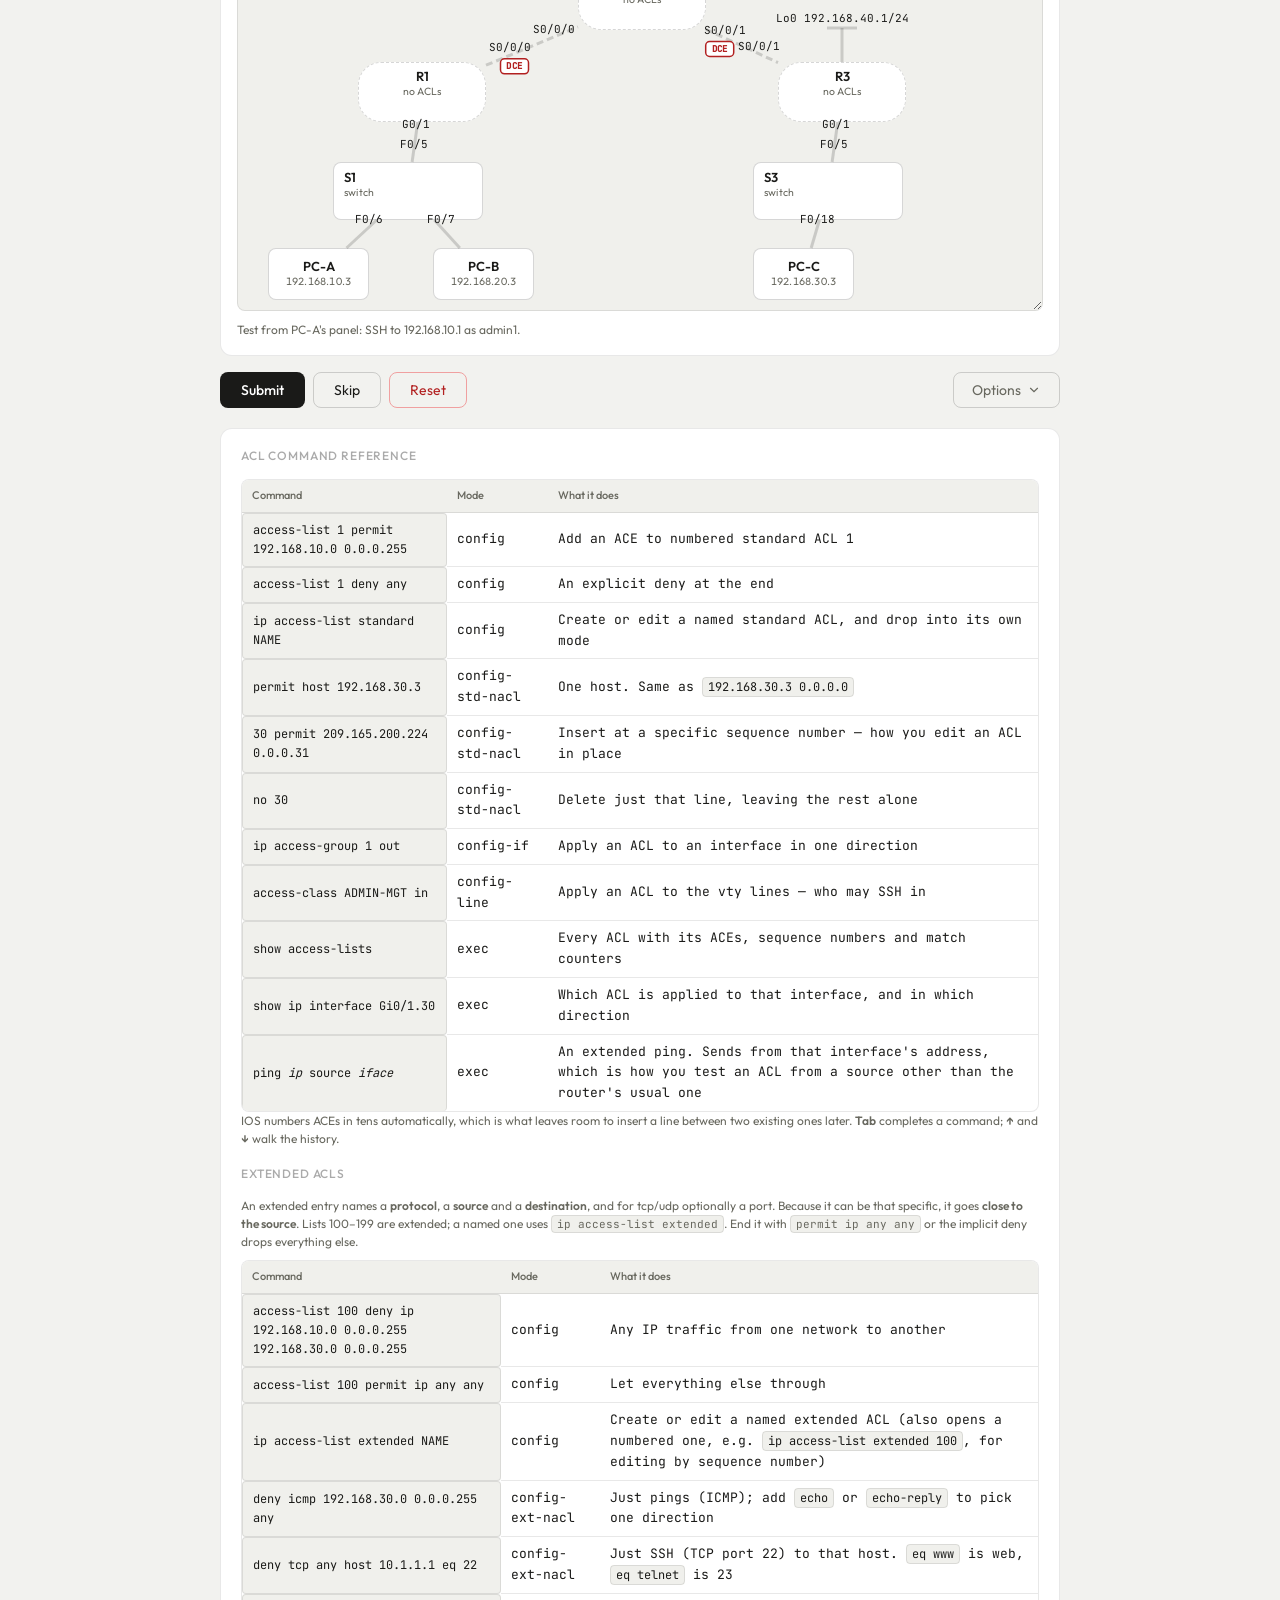
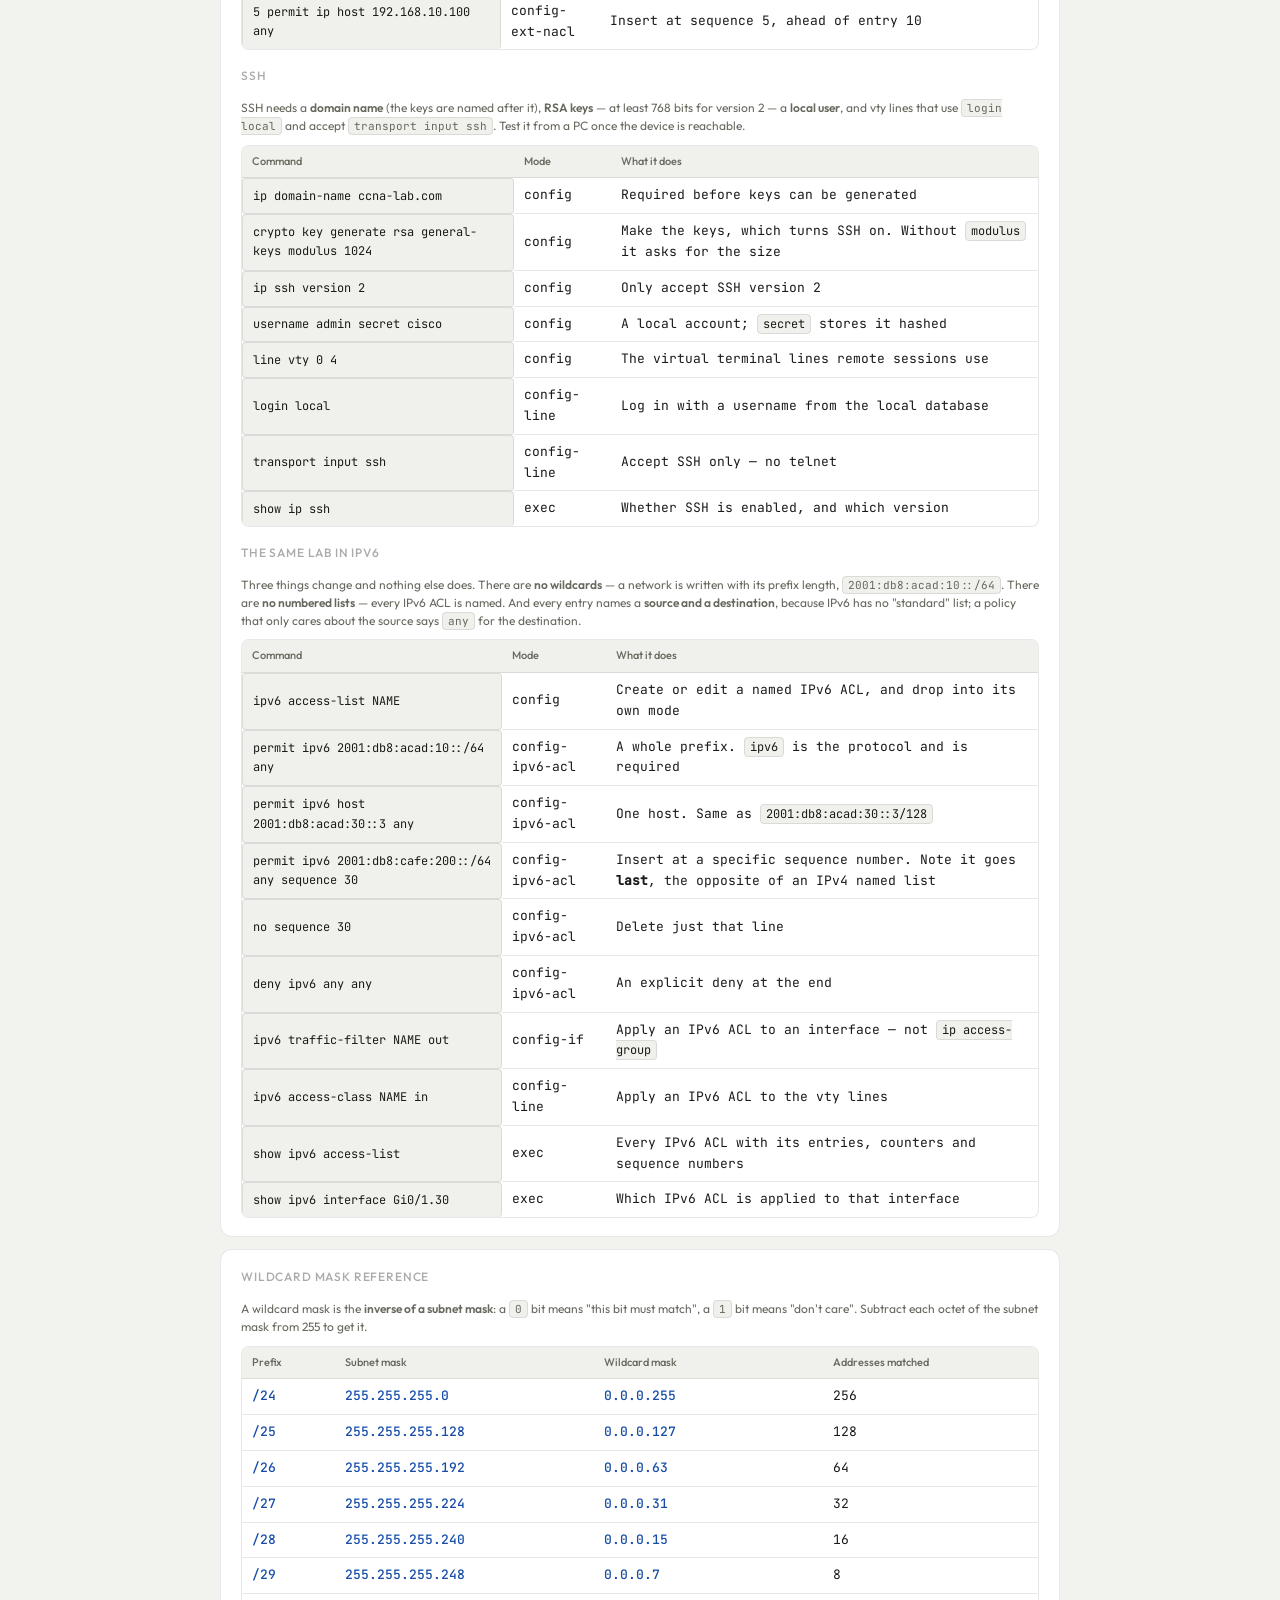
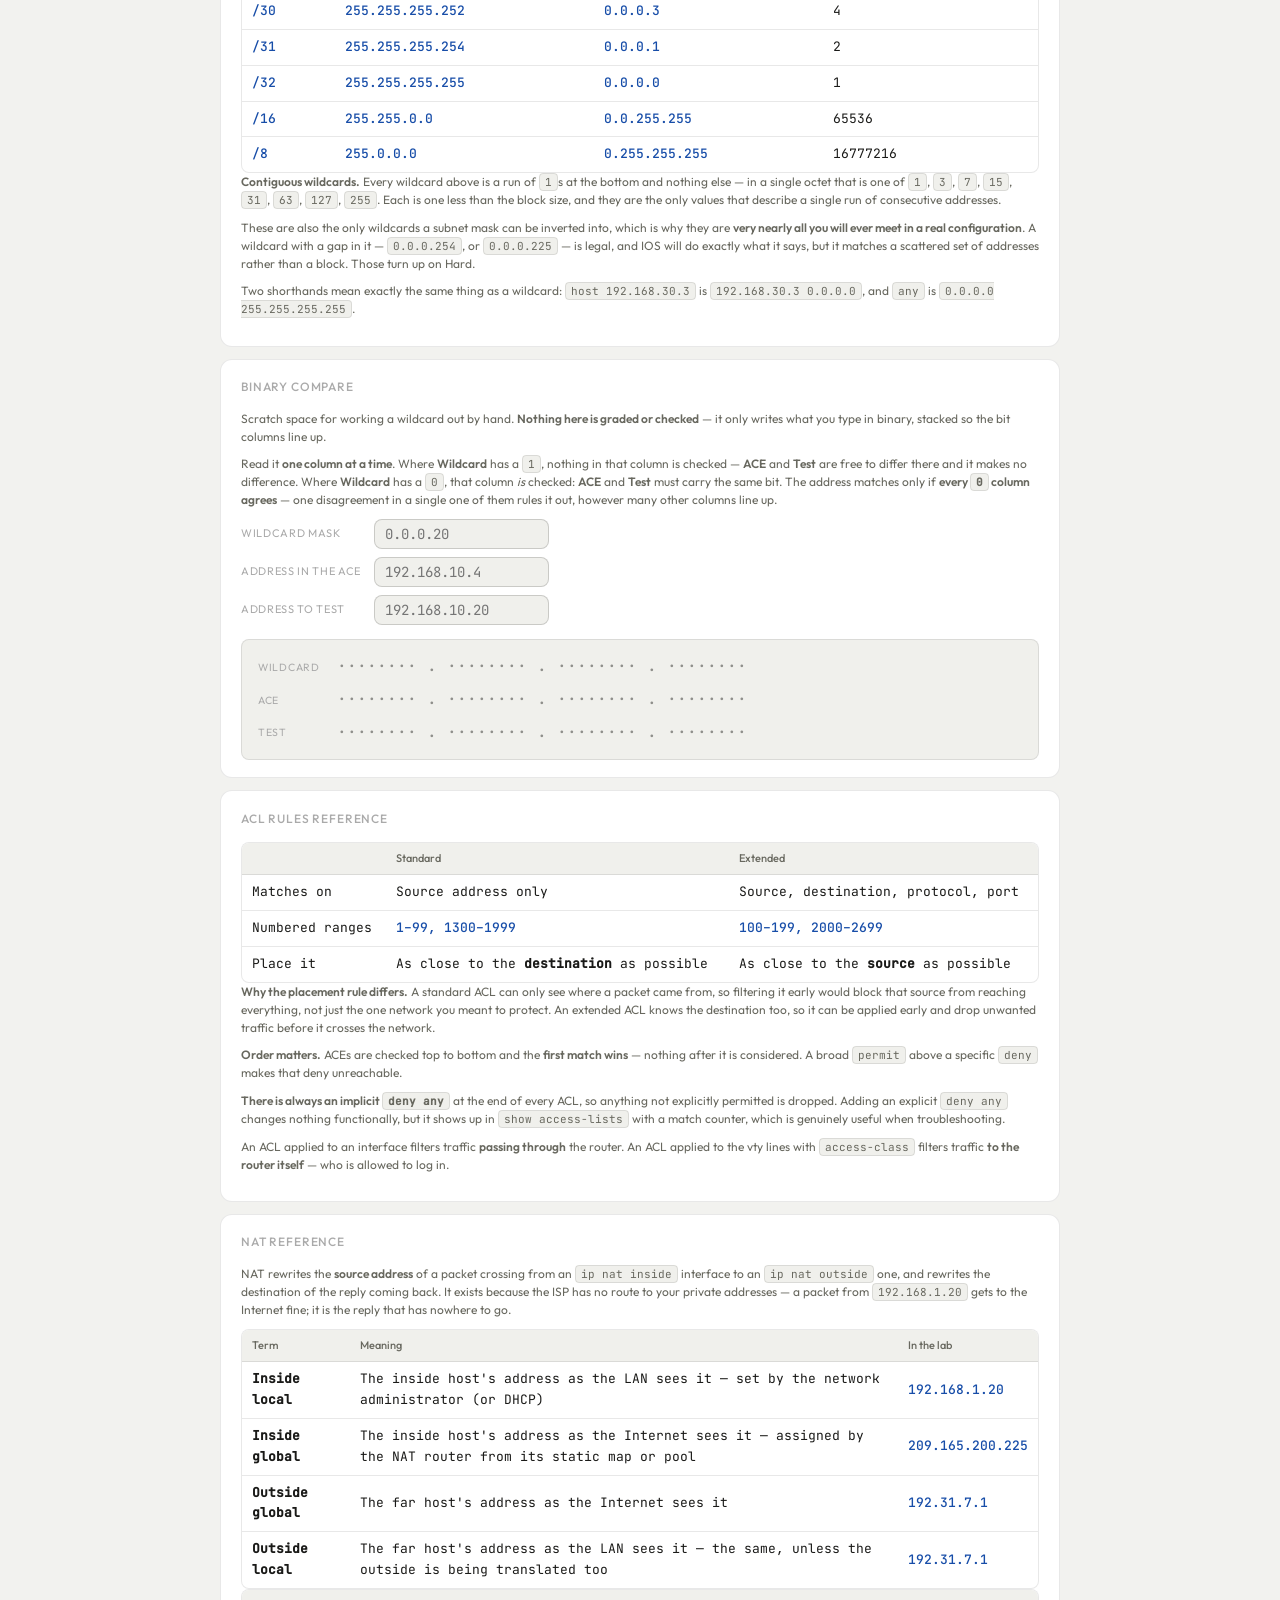
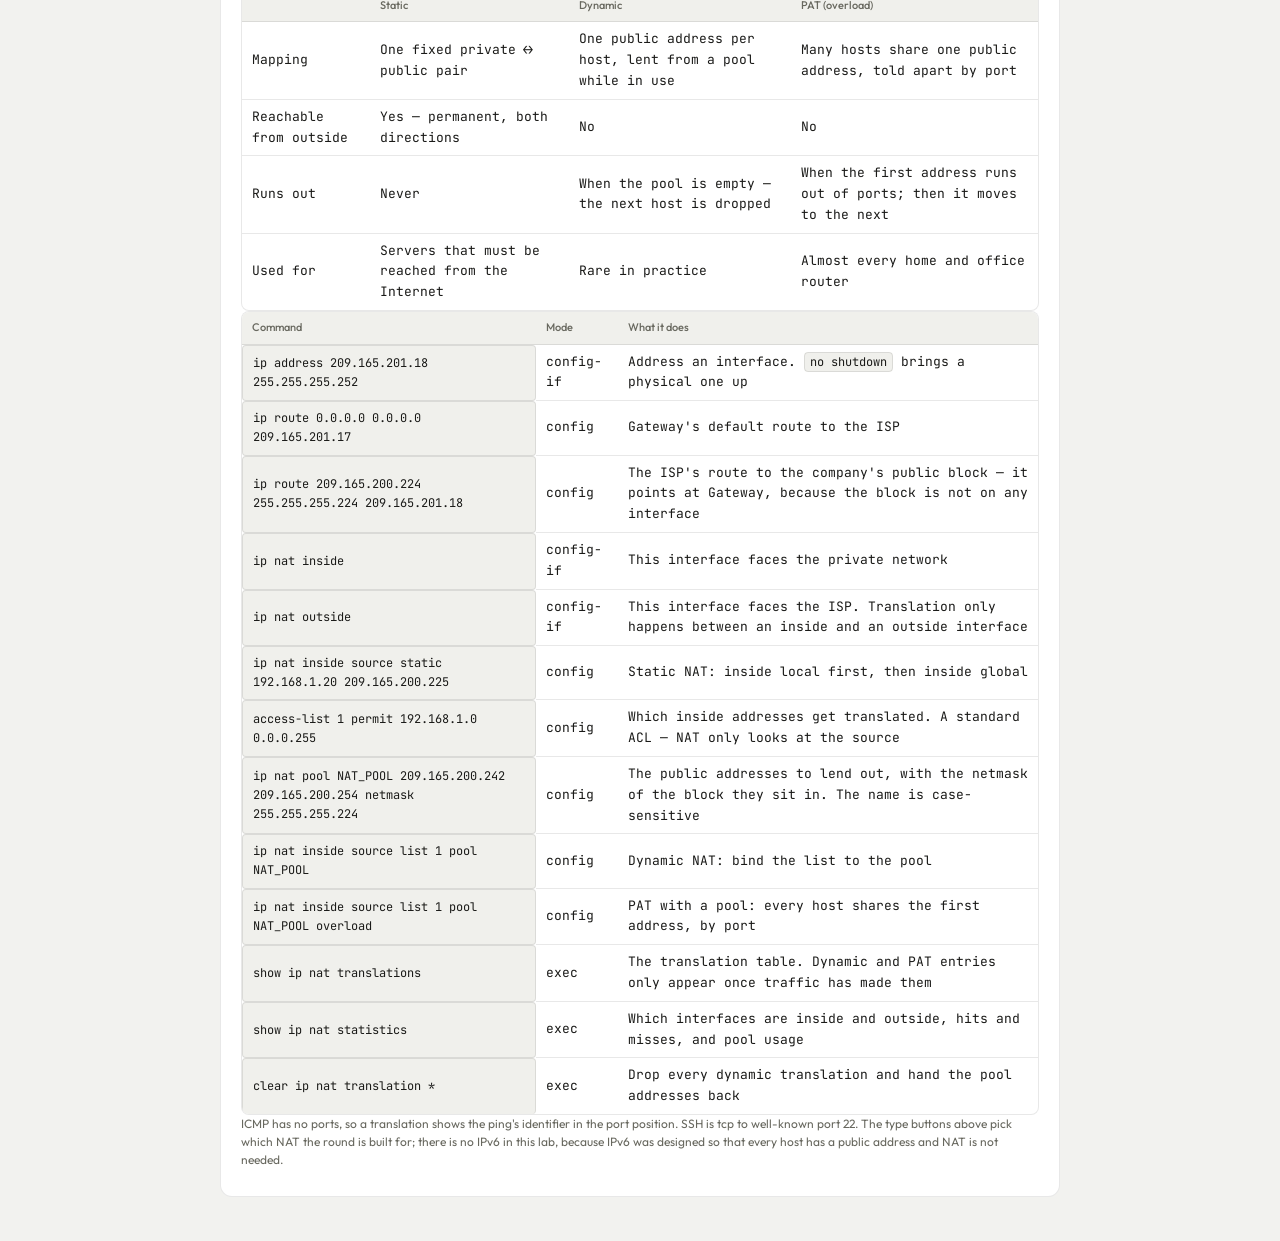
==== commit 2a83b188: "Mark the DCE end of every serial cable Packet Tracer marks the DCE end of a serial cable, the end th" ====
--- a/access_control.html
+++ b/access_control.html
@@ -1130,8 +1130,8 @@
   acAddIface(r3,'Lo0',A.r3_lo,A.lanPfx,{loopback:true});
   acAddIface(r3,'S0/0/1',A.r3_s,A.serPfx,{serial:true});
 
-  acCable(r1,r2,{serial:true,aLabel:'S0/0/0',bLabel:'S0/0/0'});
-  acCable(r2,r3,{serial:true,aLabel:'S0/0/1',bLabel:'S0/0/1'});
+  acCable(r1,r2,{serial:true,dce:'a',aLabel:'S0/0/0',bLabel:'S0/0/0'});
+  acCable(r2,r3,{serial:true,dce:'a',aLabel:'S0/0/1',bLabel:'S0/0/1'});
   acCable(r1,s1,{aLabel:'G0/1',bLabel:'F0/5'});
   acCable(r3,s3,{aLabel:'G0/1',bLabel:'F0/5'});
   acCable(s1,pcA,{aLabel:'F0/6'});
@@ -1732,7 +1732,7 @@
     /* A loopback is up the moment it exists; a physical port starts shut. */
     f.up = !bare || f.loopback;
   });
-  acCable(gw,isp,{serial:true,aLabel:'S0/0/1',bLabel:'S0/0/0'});
+  acCable(gw,isp,{serial:true,dce:'b',aLabel:'S0/0/1',bLabel:'S0/0/0'});
   acCable(gw,s1,{aLabel:'G0/1',bLabel:'F0/5'});
   pcs.forEach(function(pc,i){ acCable(s1,pc,{aLabel:'F0/'+(6+i)}); });
   if(!bare){
@@ -2347,6 +2347,15 @@
     svg.appendChild(l);
     if(c.aLabel) acEdgeLabel(svg,p,q,c.aLabel);
     if(c.bLabel) acEdgeLabel(svg,q,p,c.bLabel);
+    /* a serial cable's dce names the end ('a' or 'b') that supplies the clock */
+    if(c.serial&&c.dce){
+      /* level with that end's port name, but off the cable's lower side —
+         the names sit above it */
+      const from=c.dce==='a'?p:q, to=c.dce==='a'?q:p;
+      const L=Math.hypot(to[0]-from[0],to[1]-from[1])||1, ux=(to[0]-from[0])/L, uy=(to[1]-from[1])/L;
+      const n=ux>=0?[-uy,ux]:[uy,-ux];
+      svg.insertAdjacentHTML('beforeend', LabShared.dceTag([from,to], L*0.26, [n[0]*12,n[1]*12]));
+    }
   });
 
   /* Loopbacks as the usual stub symbol: an arm off the top with a T-bar. */
@@ -2568,9 +2577,9 @@
     ['R1','Gi0/1.10',A.r1_10+L,'VLAN 10 — PC-A'],
     ['R1','Gi0/1.20',A.r1_20+L,'VLAN 20 — PC-B'],
     ['R1','Gi0/1.99',A.r1_99+L,'VLAN 99 — management'],
-    ['R1','S0/0/0',A.r1_s+S,'R2 S0/0/0'],
+    ['R1','S0/0/0 (DCE)',A.r1_s+S,'R2 S0/0/0'],
     ['R2','S0/0/0',A.r2_s0+S,'R1 S0/0/0'],
-    ['R2','S0/0/1',A.r2_s1+S,'R3 S0/0/1'],
+    ['R2','S0/0/1 (DCE)',A.r2_s1+S,'R3 S0/0/1'],
     ['R2','Lo0',A.r2_lo+'/'+A.loPfx,'simulated Internet'],
     ['R3','Gi0/1.30',A.r3_30+L,'VLAN 30 — PC-C'],
     ['R3','Gi0/1.100',A.r3_100+L,'VLAN 100 — management'],
@@ -3735,6 +3744,8 @@
   svg+=acPlLabel((P.r1.x+P.rw+P.r2.x)/2, P.yWire-12, t.wan+'/'+t.wanPfx, 'middle', 'text');
   svg+=acPlLabel(P.r1.x+P.rw+4, P.yIf, 'S0/0/0');
   svg+=acPlLabel(P.r2.x-4, P.yIf, 'S0/0/0', 'end');
+  /* R1 S0/0/0 is the DCE end, as in the ACL lab */
+  svg+=LabShared.dceTag([[P.r1.x+P.rw, P.yWire],[P.r2.x, P.yWire]], 16, [0,-3]);
 
   /* LAN1 and LAN3: a bar out to the side of the router, with the host above
      it. Interface names sit BELOW the wire so they clear the bar, which stops
--- a/styles.css
+++ b/styles.css
@@ -928,6 +928,10 @@
 .cable.chan   { stroke: #7c3aed; stroke-dasharray: 7 4; }
 /* Serial WAN link (routing_game PPP Links) - Packet Tracer draws them red. */
 .cable.serial { stroke: var(--err-text); }
+/* The DCE end of a serial cable (LabShared.dceTag): a tag sitting on the cable. */
+.dce-tag       { pointer-events: none; }
+.dce-tag rect  { fill: var(--surface); stroke: var(--err-text); stroke-width: 1.5; }
+.dce-tag text  { font: 700 9px var(--mono); fill: var(--err-text); letter-spacing: .04em; }
 .cable.locked { cursor: default; }
 .cable.locked:hover { stroke: inherit; }
 
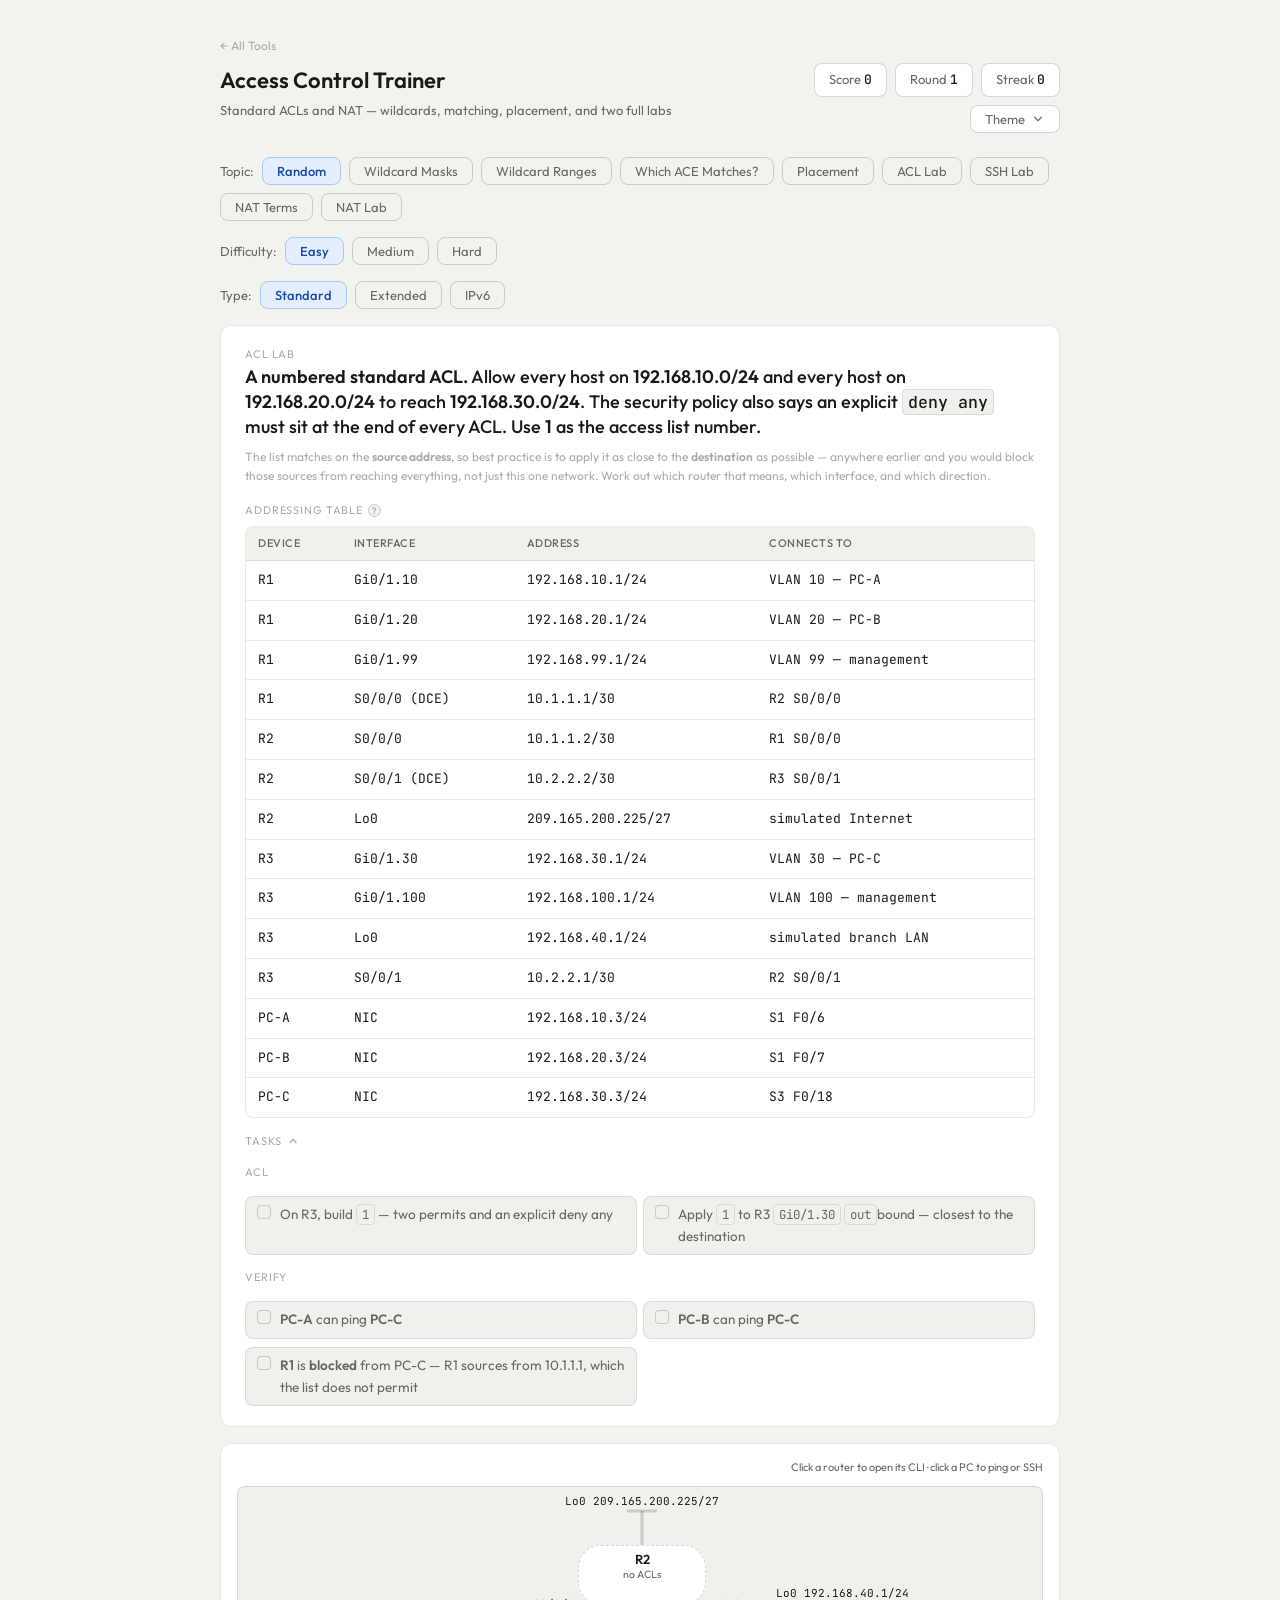
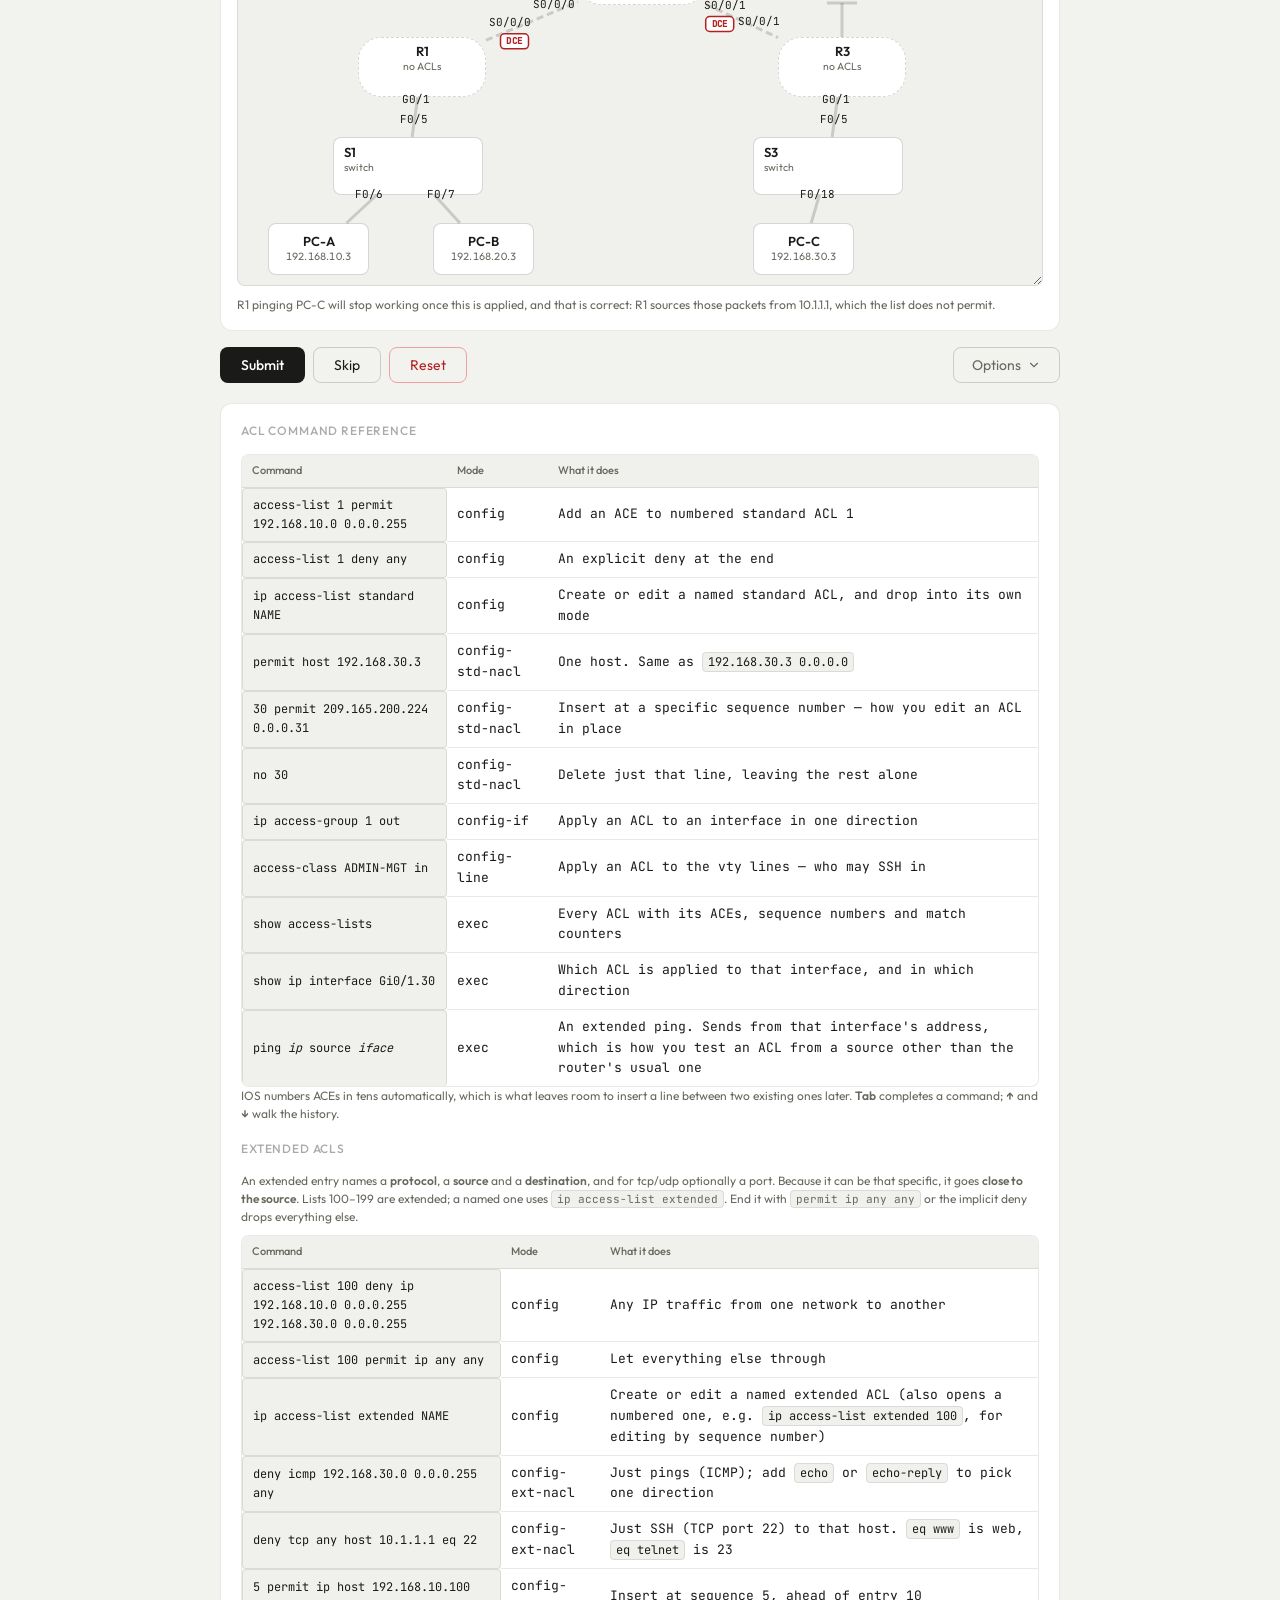
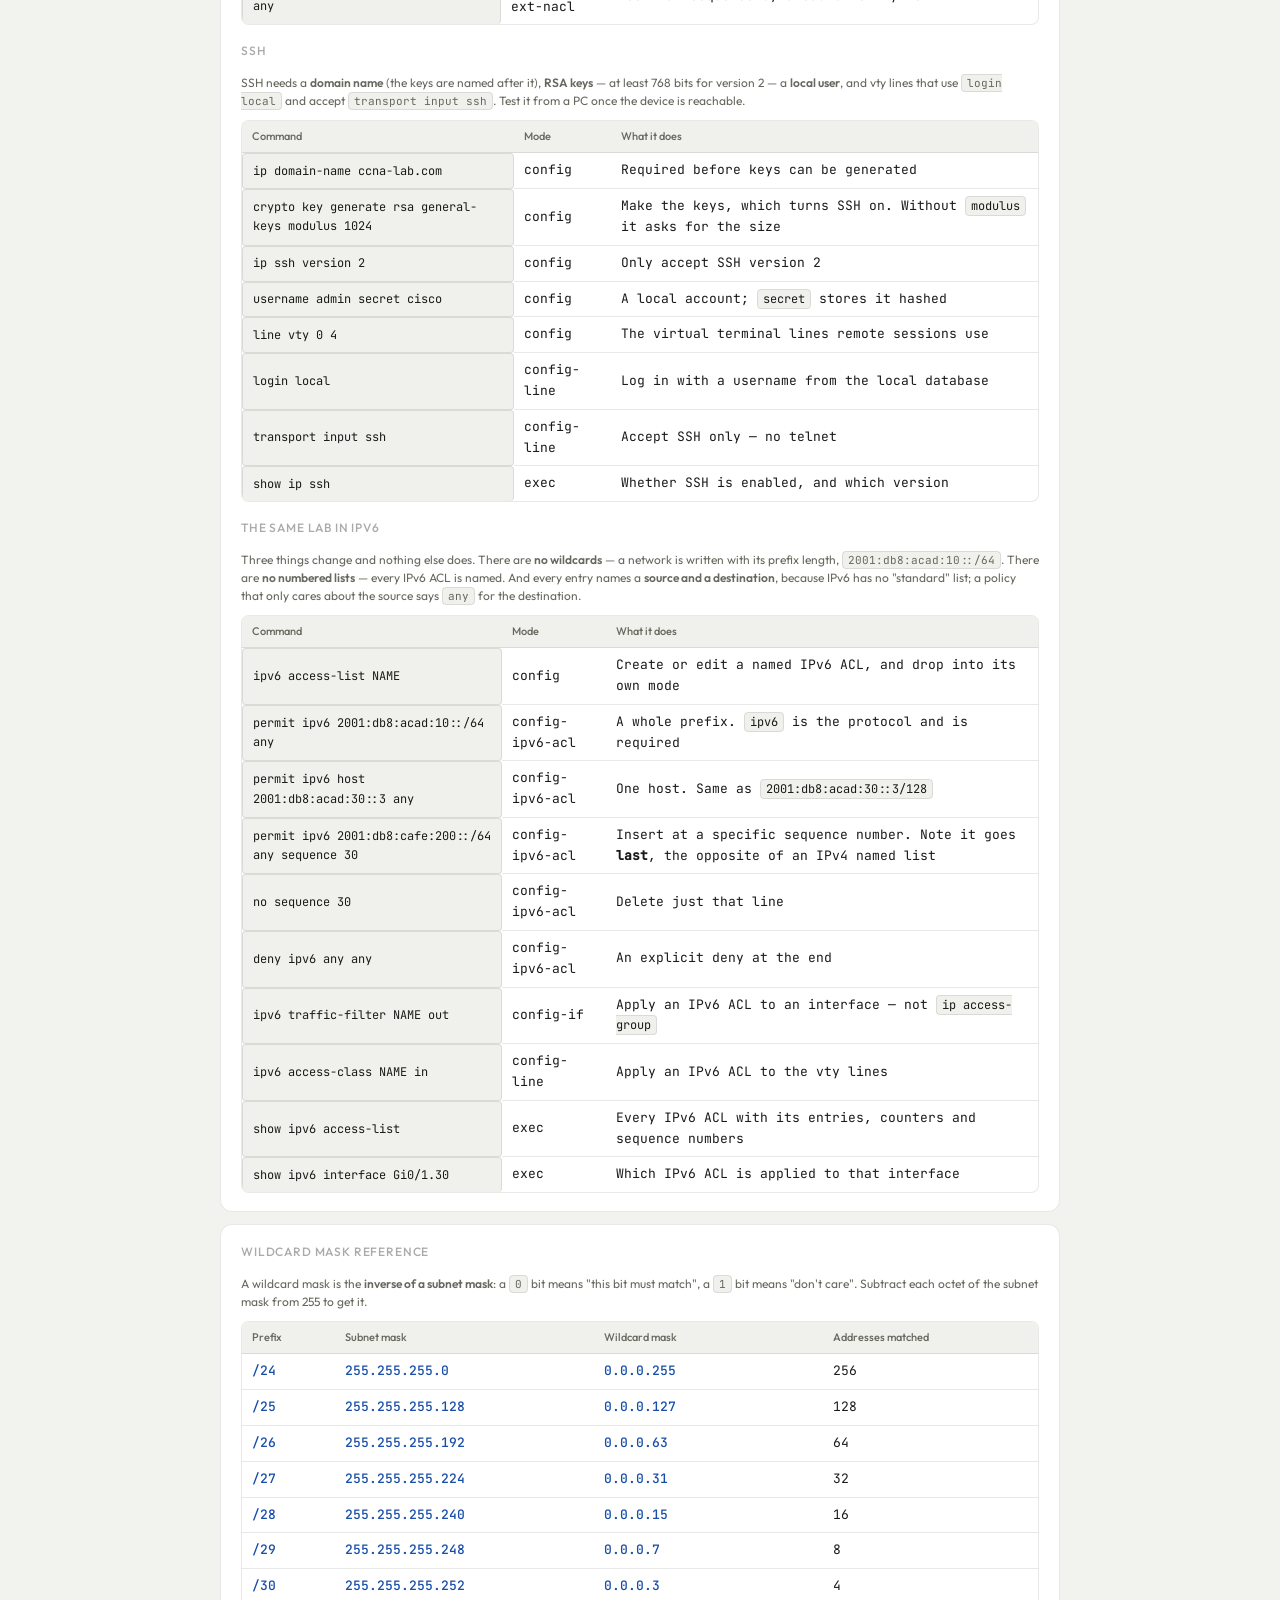
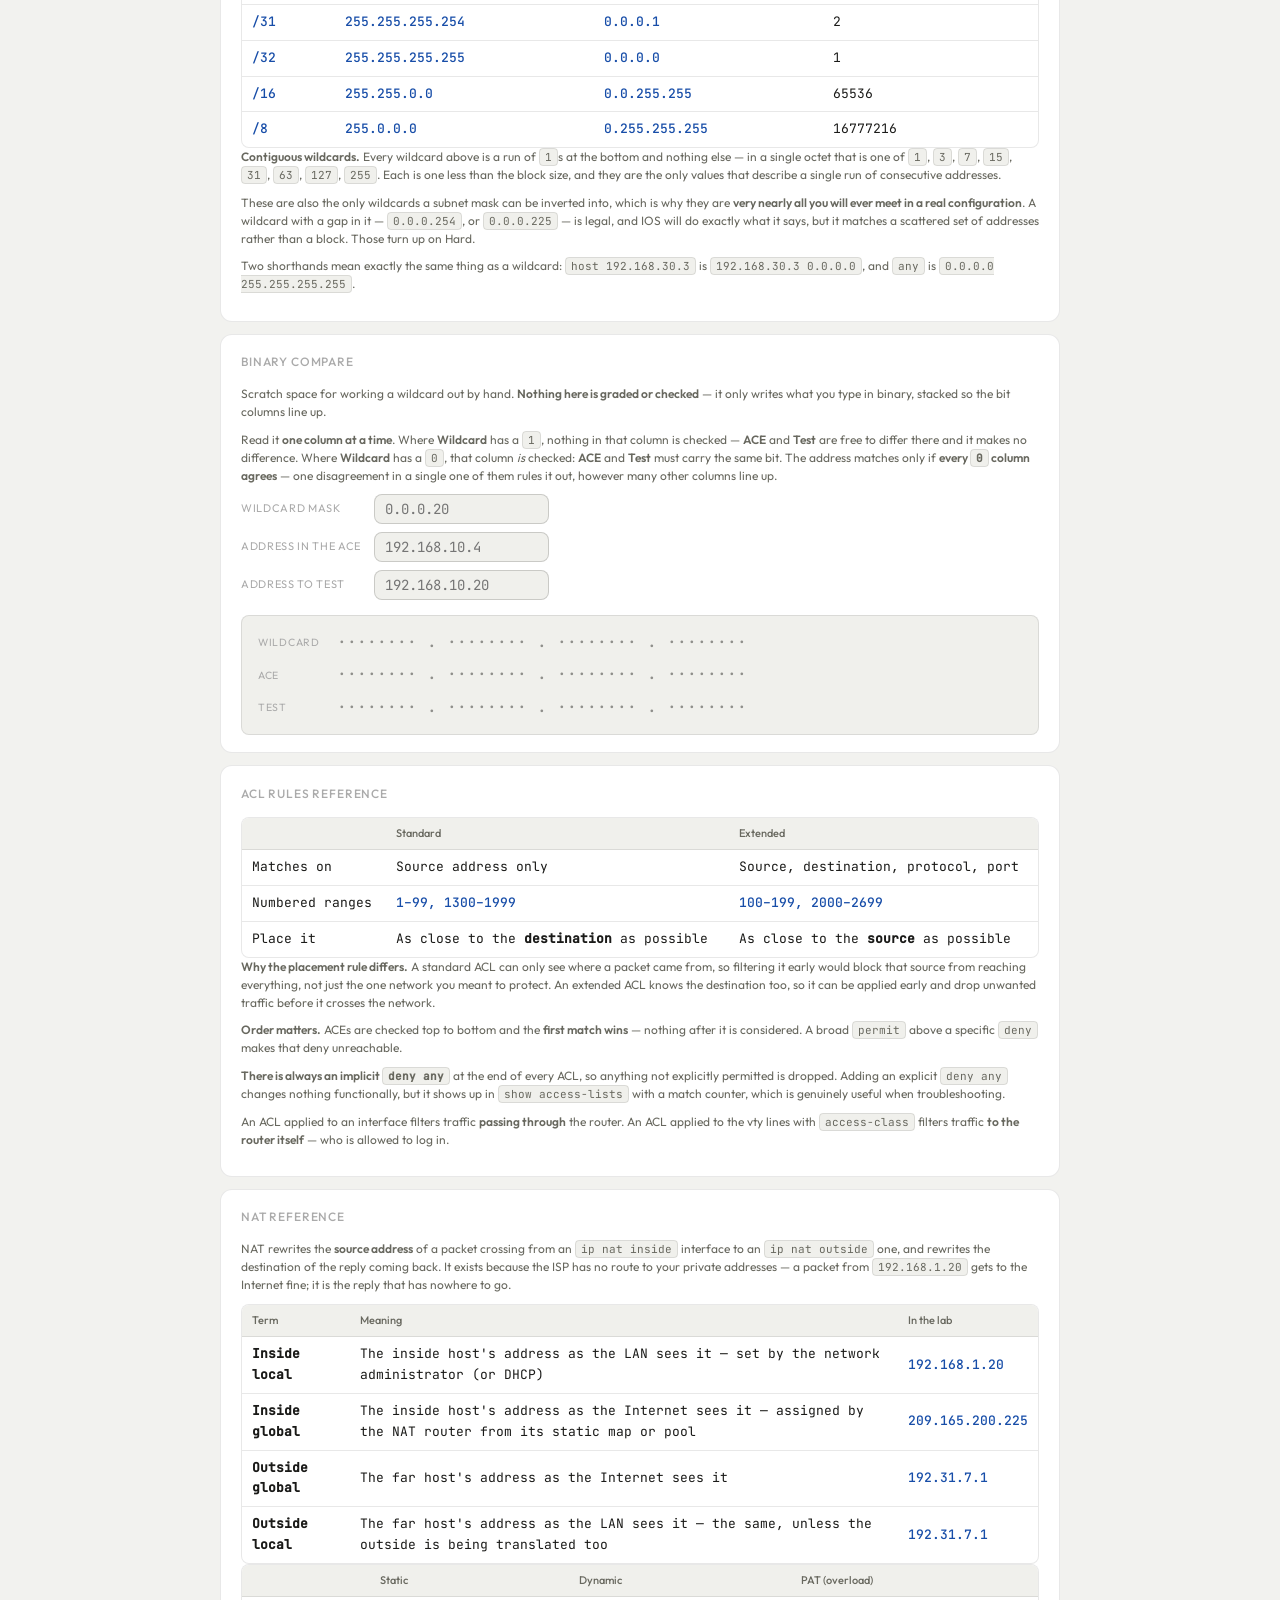
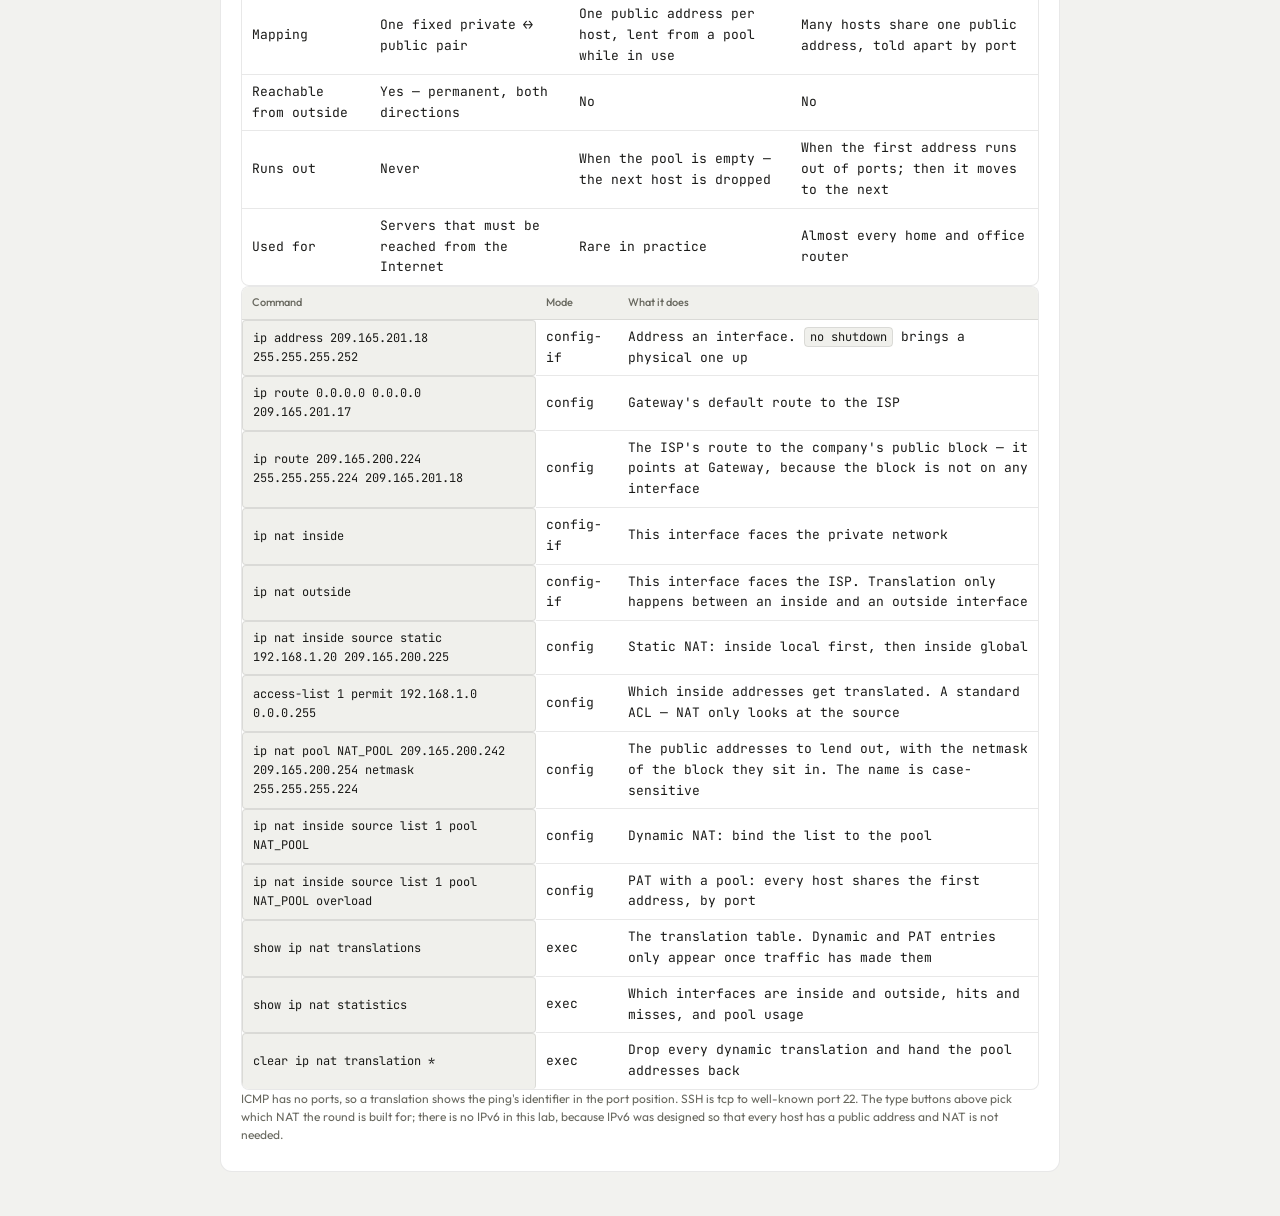
==== commit 7633d231: "Access Control PC panels: spaced address rows and an IP Configuration heading The NAT Lab's IP Addre" ====
--- a/access_control.html
+++ b/access_control.html
@@ -1826,6 +1826,7 @@
   panel.innerHTML=
     '<div class="cfg-hdr"><div class="cfg-name">'+d.name+'</div>'+
     '<span class="cfg-hdr-btns">'+ACCON.pinBtnHtml(d)+'<button class="btn btn-s" style="padding:4px 12px;font-size:12px" onclick="acCloseCfg()">Close</button></span></div>'+
+    '<div class="cfg-sec-lbl">IP Configuration</div>'+
     '<div class="pc-form"><span class="pc-form-lbl">IP Address</span>'+
     '<input type="text" class="custom-ip-inp" value="'+val(d.ip)+'" placeholder="e.g. 172.20.5.9" autocomplete="off" spellcheck="false" oninput="natSetPc('+d.id+',\'ip\',this.value)"></div>'+
     '<div class="pc-form"><span class="pc-form-lbl">Subnet Mask</span>'+
@@ -2467,6 +2468,7 @@
   panel.innerHTML=
     '<div class="cfg-hdr"><div class="cfg-name">'+d.name+'</div>'+
     '<span class="cfg-hdr-btns">'+ACCON.pinBtnHtml(d)+'<button class="btn btn-s" style="padding:4px 12px;font-size:12px" onclick="acCloseCfg()">Close</button></span></div>'+
+    '<div class="cfg-sec-lbl">IP Configuration</div>'+
     '<div class="pc-form"><span class="pc-form-lbl">IP Address</span>'+
     '<input type="text" class="custom-ip-inp" value="'+d.ip+'" autocomplete="off" spellcheck="false" oninput="acSetPcIp('+d.id+',this.value)">'+
     '<span class="pc-pfx">/'+d.pfx+'</span></div>'+
--- a/styles.css
+++ b/styles.css
@@ -1180,6 +1180,8 @@
 
 /* PC IP config form + resize hints */
 .pc-form      { display: flex; align-items: center; gap: 9px; flex-wrap: wrap; }
+/* stacked rows (a PC's address, mask, gateway) get the same gap everywhere */
+.pc-form + .pc-form { margin-top: 6px; }
 .pc-form-lbl  { font-size: 11px; text-transform: uppercase; letter-spacing: .06em; color: var(--text-t); }
 .pc-pfx       { font-family: var(--mono); font-size: 14px; color: var(--text-s); }
 .pc-ip-hint   { font-size: 12.5px; font-family: var(--mono); color: var(--text-s); min-width: 70px; }
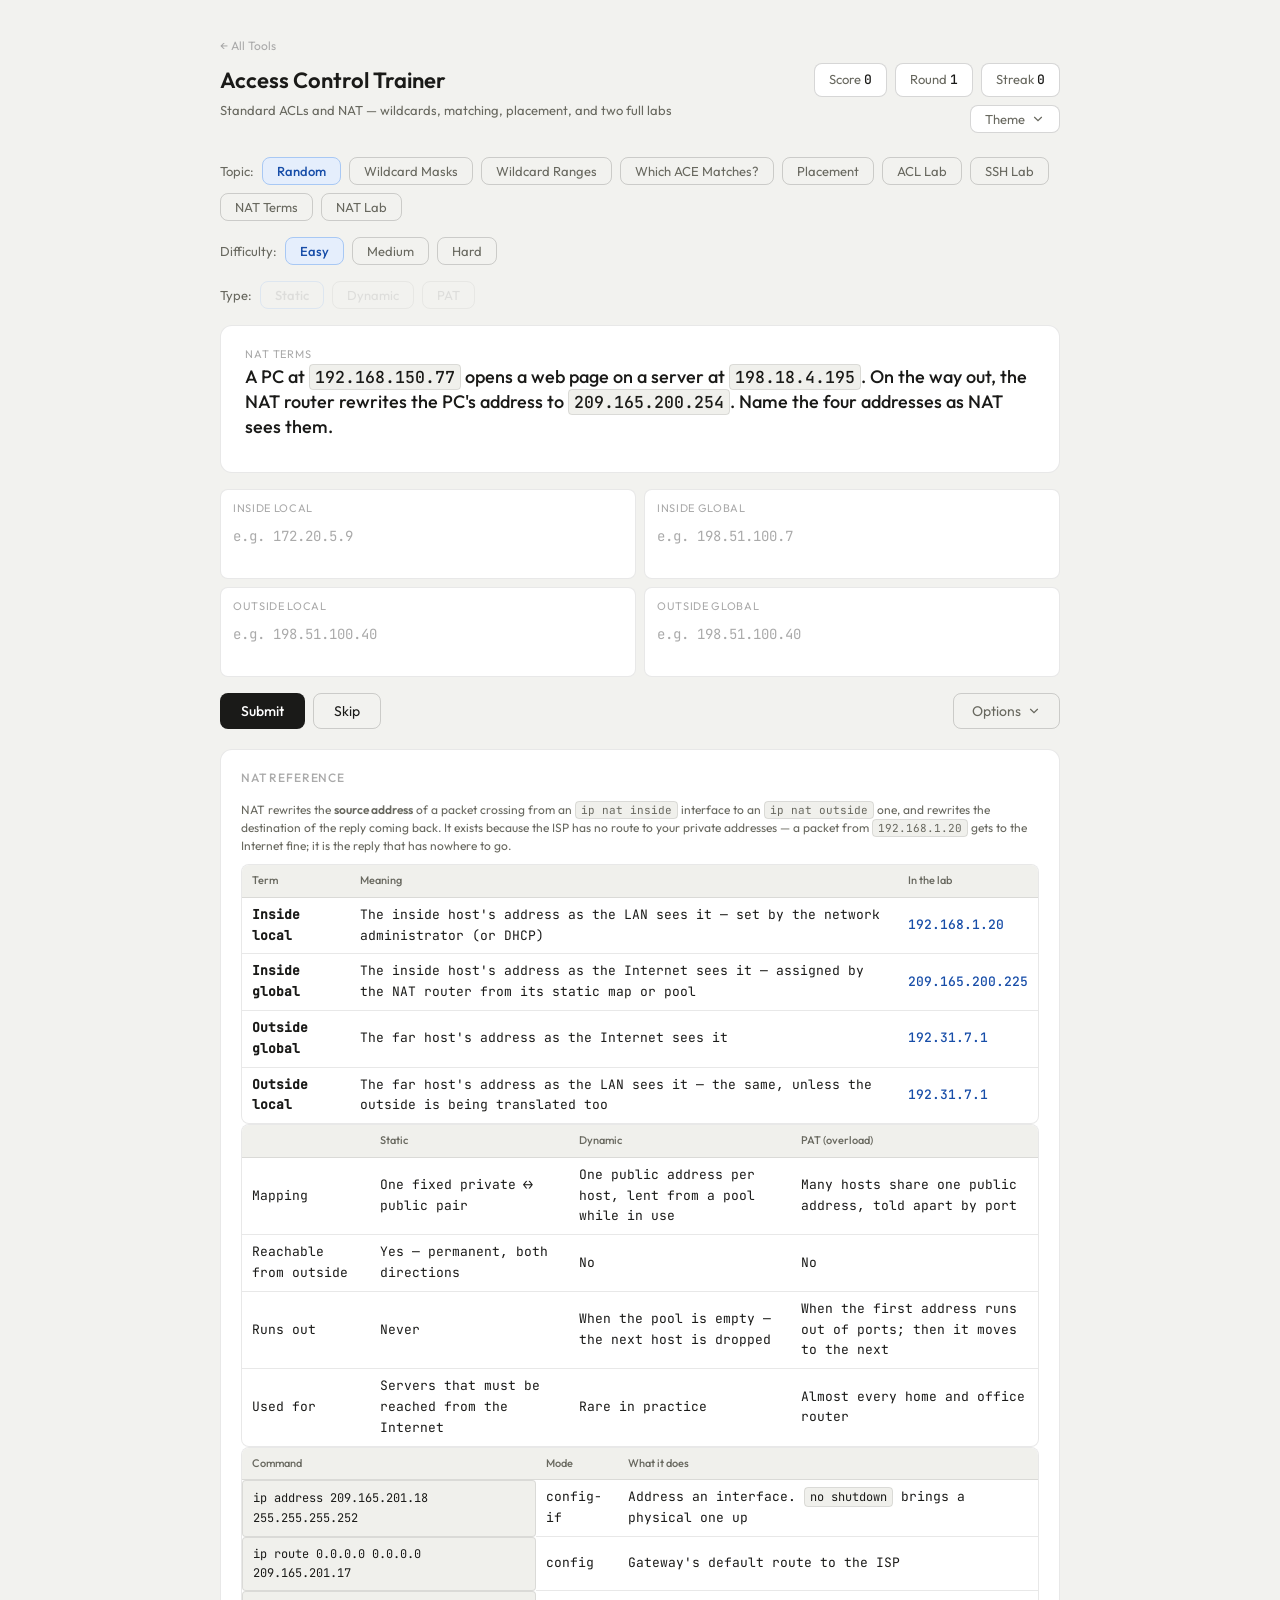
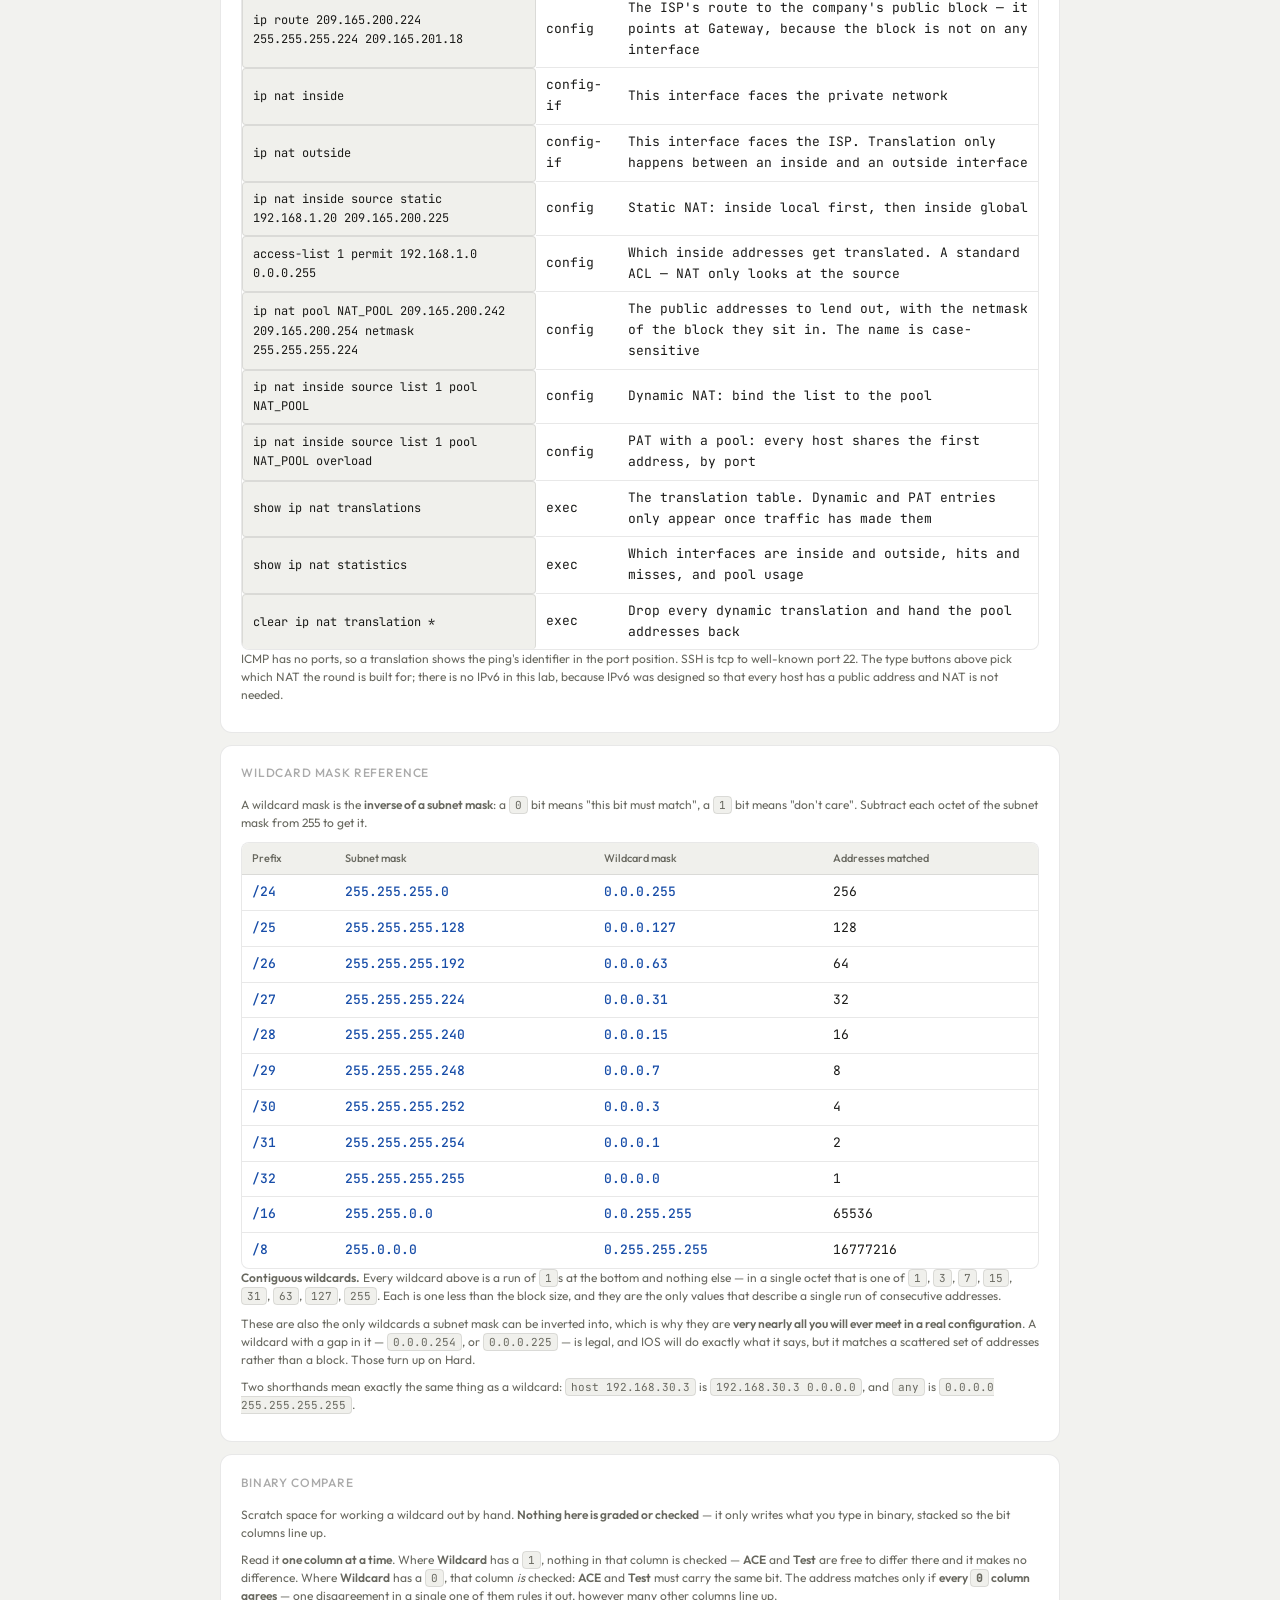
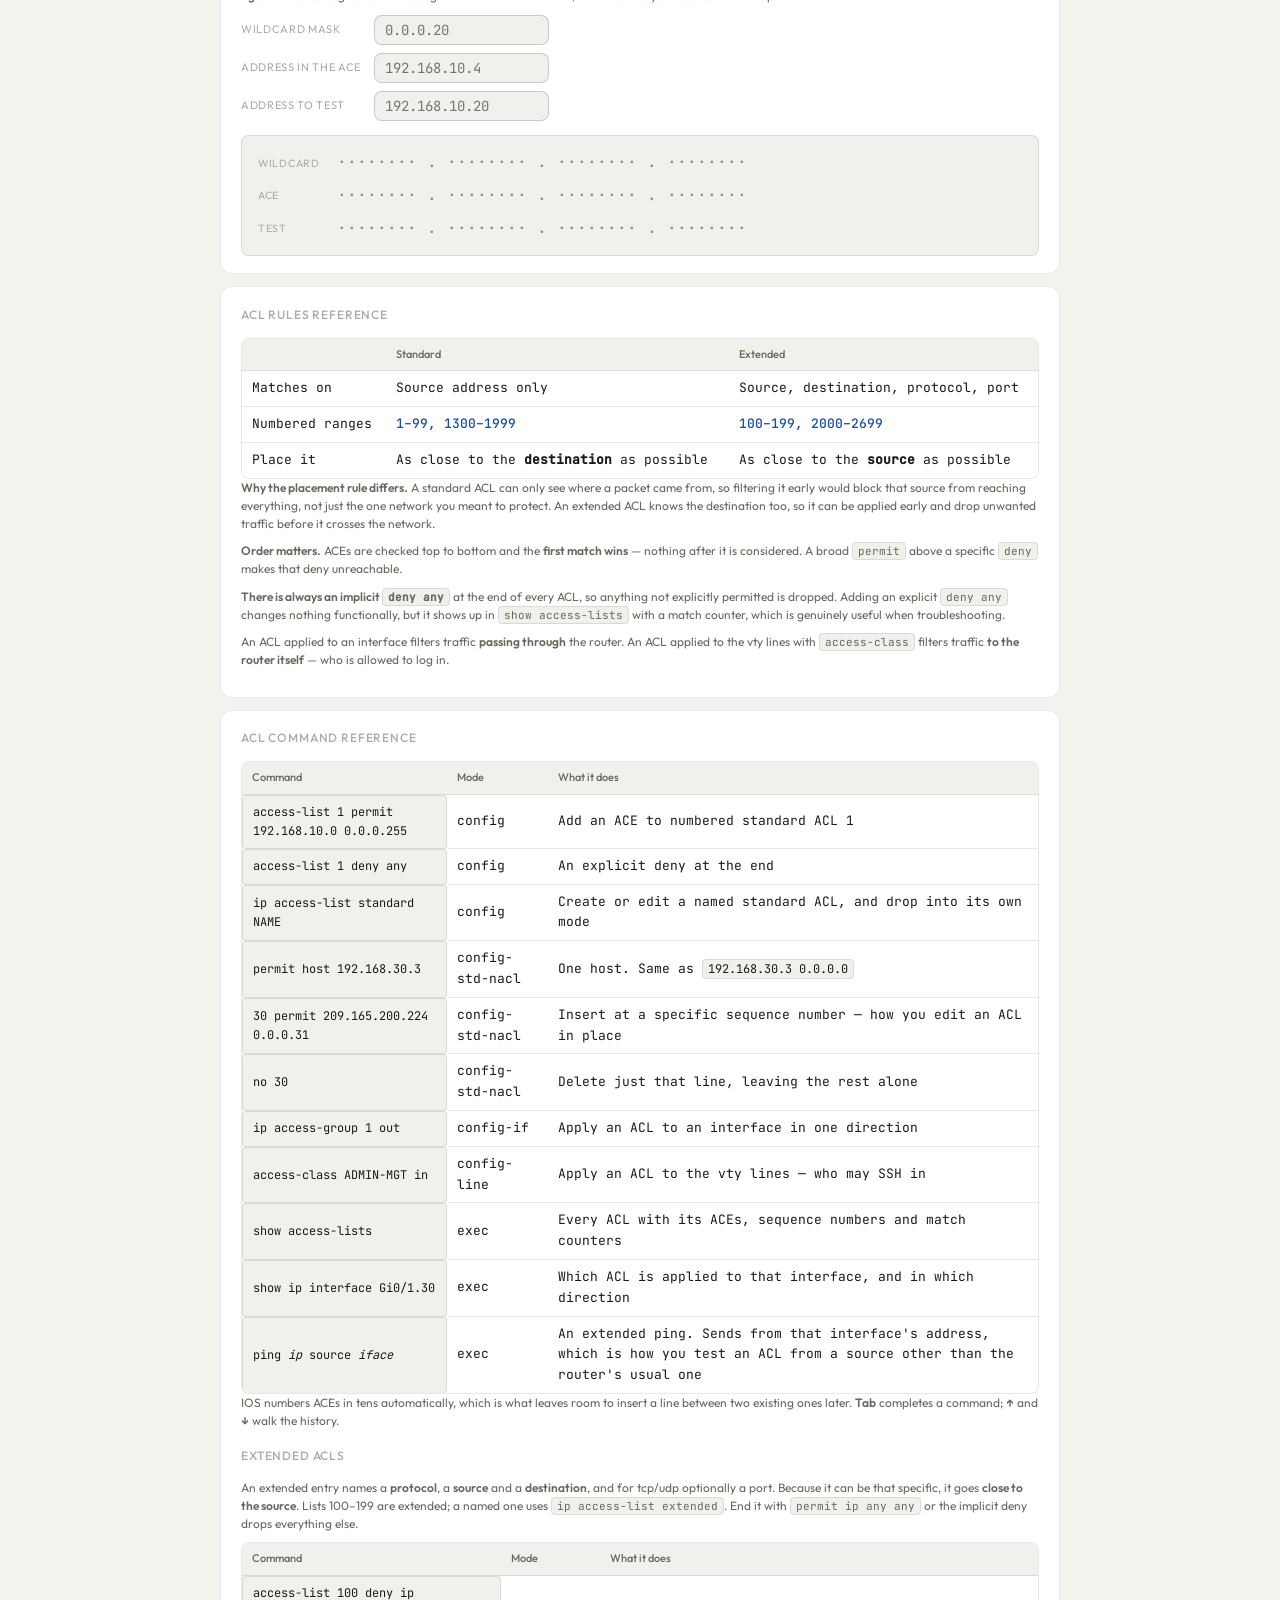
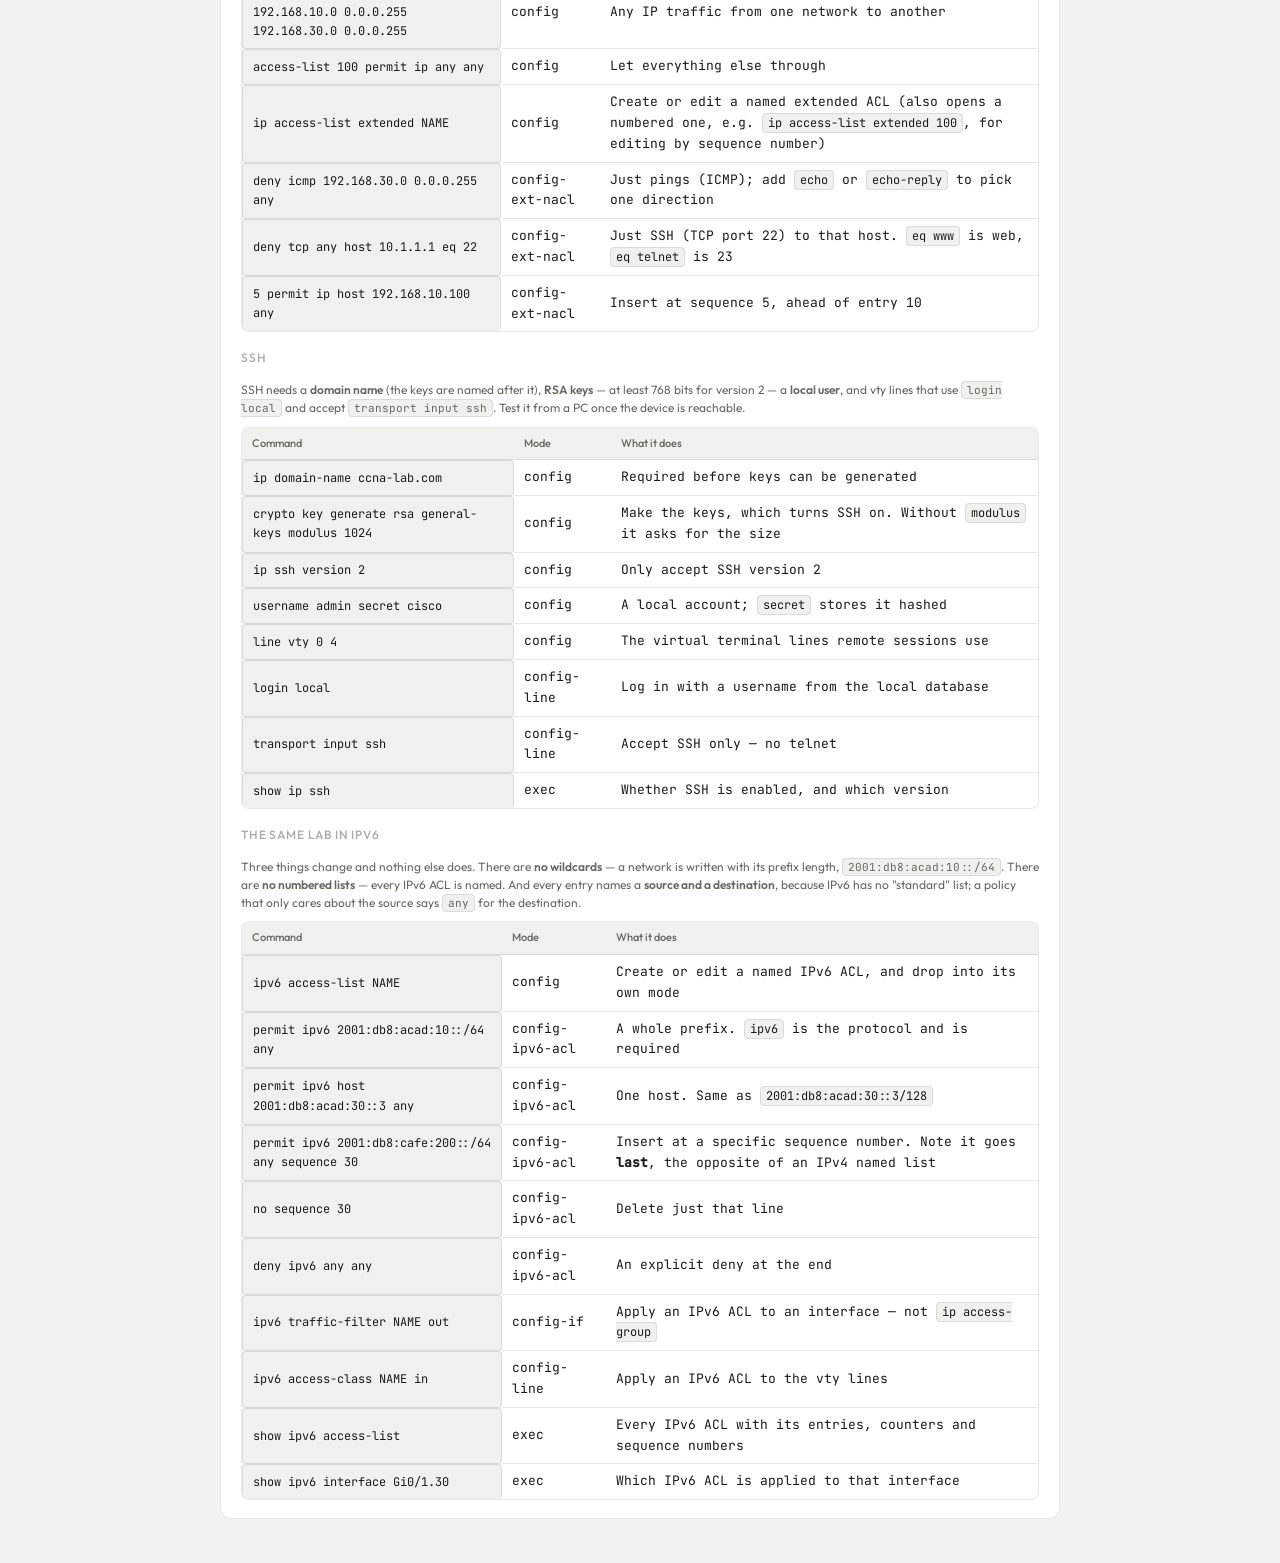
==== commit 3f18c187: "Lab consoles: keep each console where it was scrolled Scrolling up in one console and typing a comma" ====
--- a/access_control.html
+++ b/access_control.html
@@ -914,6 +914,7 @@
 /* a form's (or a generator's) commands, typed as a learner would have to:
    wrapped in configure terminal / end (LabShared.cliConfigSeq) */
 function acEcho(d, cmds){
+  LabShared.conRan(d);
   LabShared.cliConfigSeq(d.cm==='exec', cmds).forEach(function(c){
     d.log.push(acPrompt(d)+' '+c);
     const out=acCli(d,c);
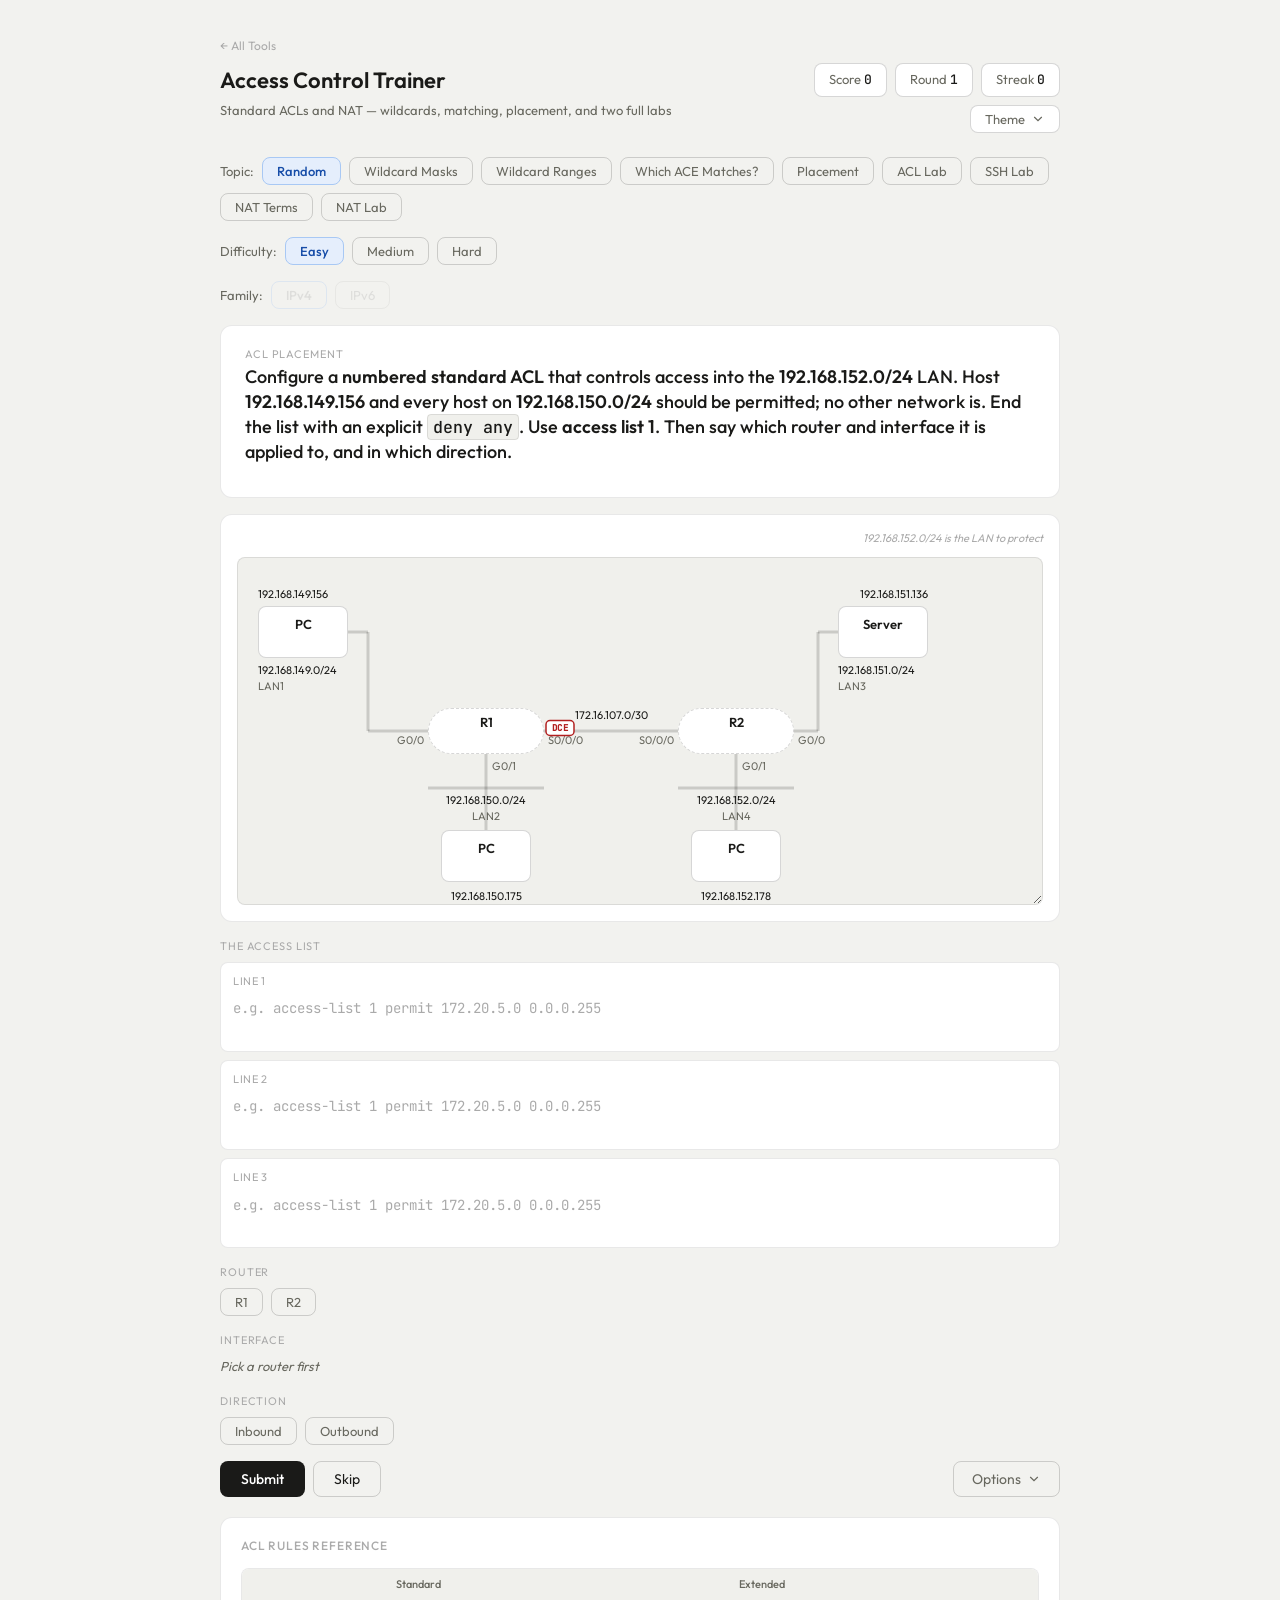
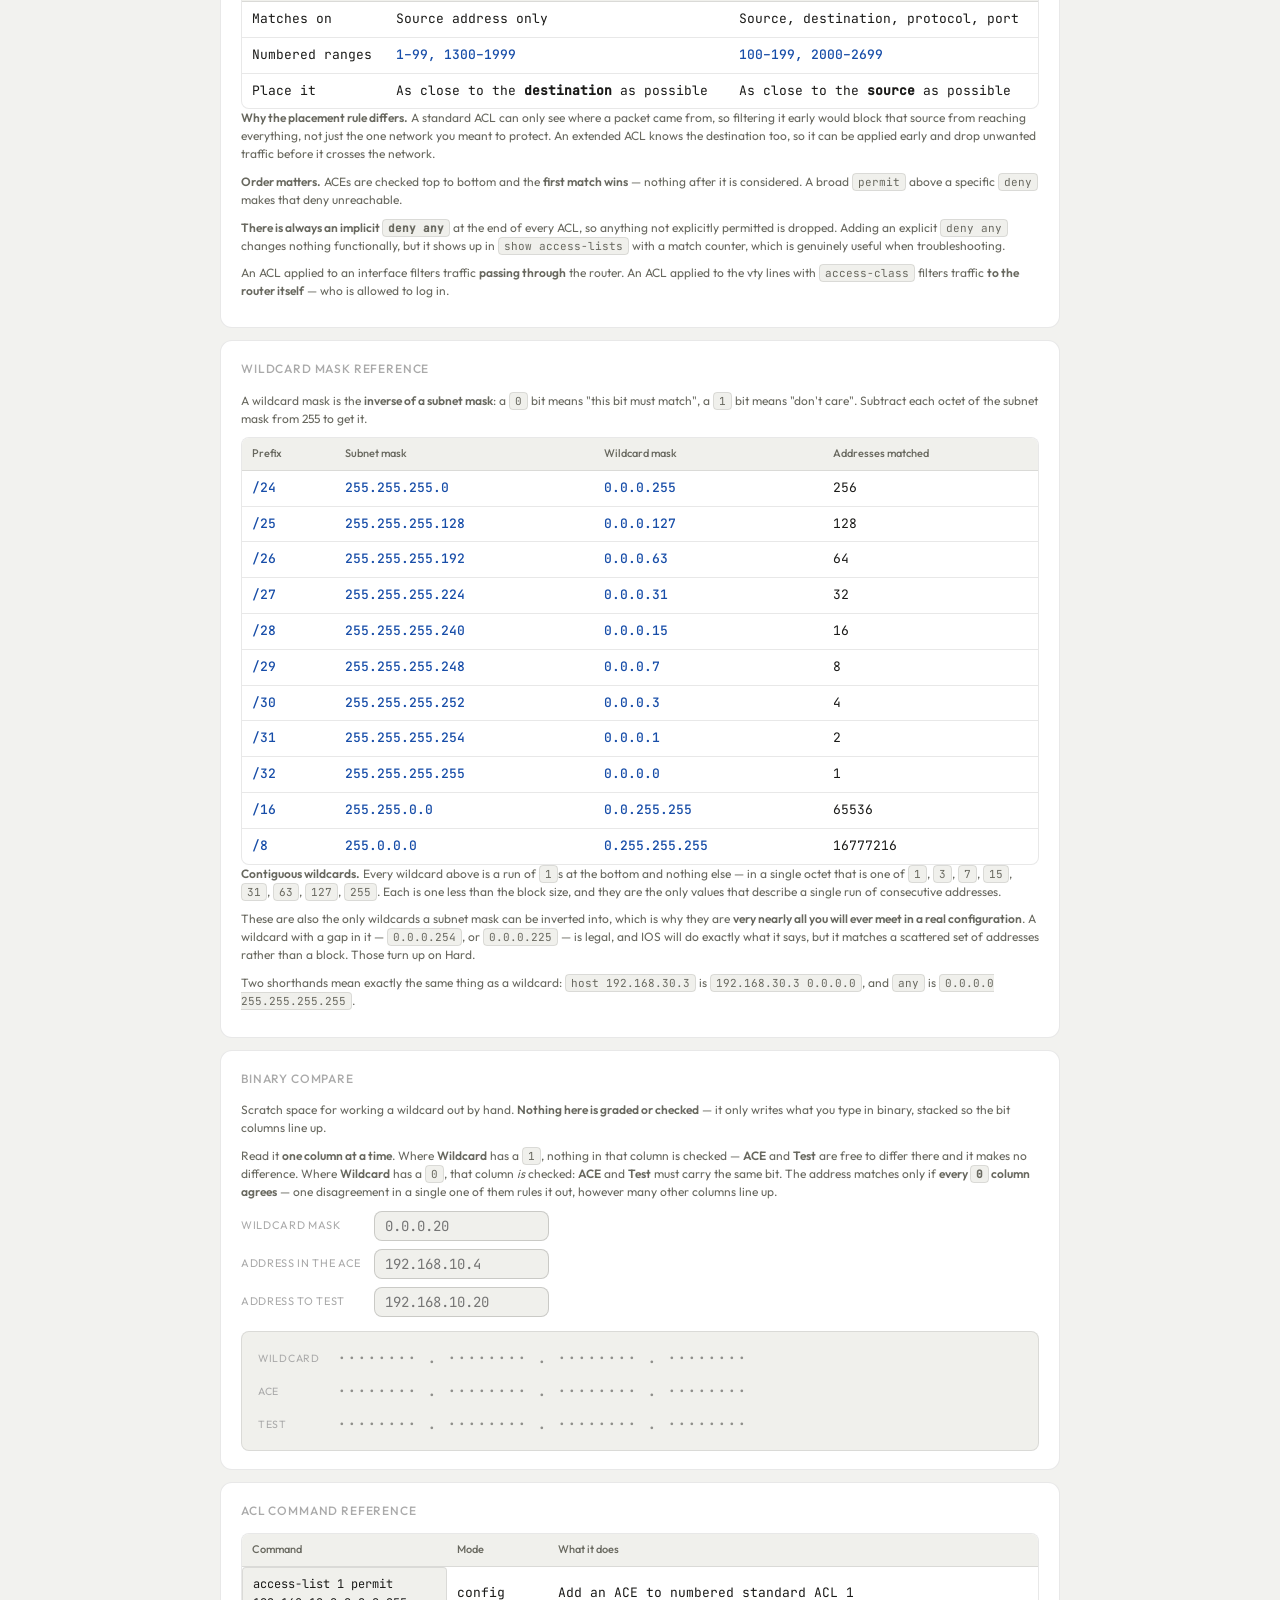
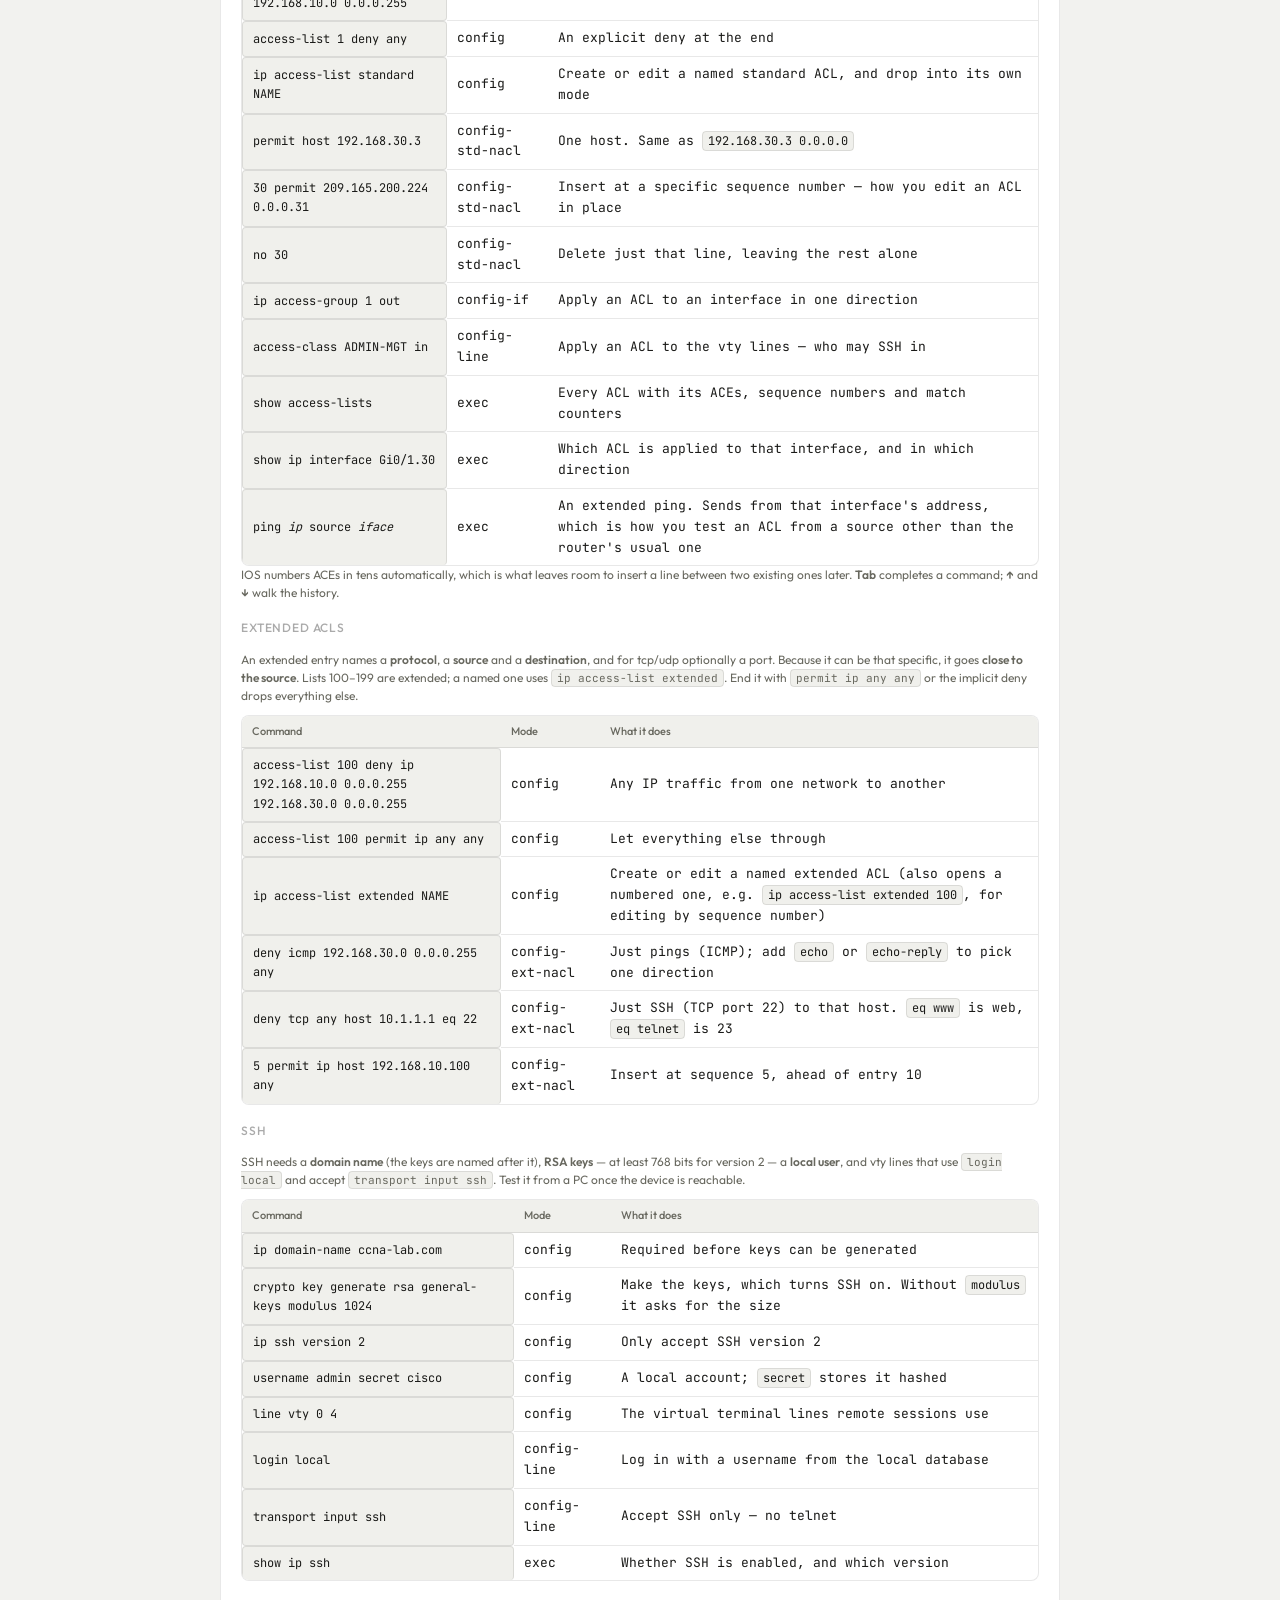
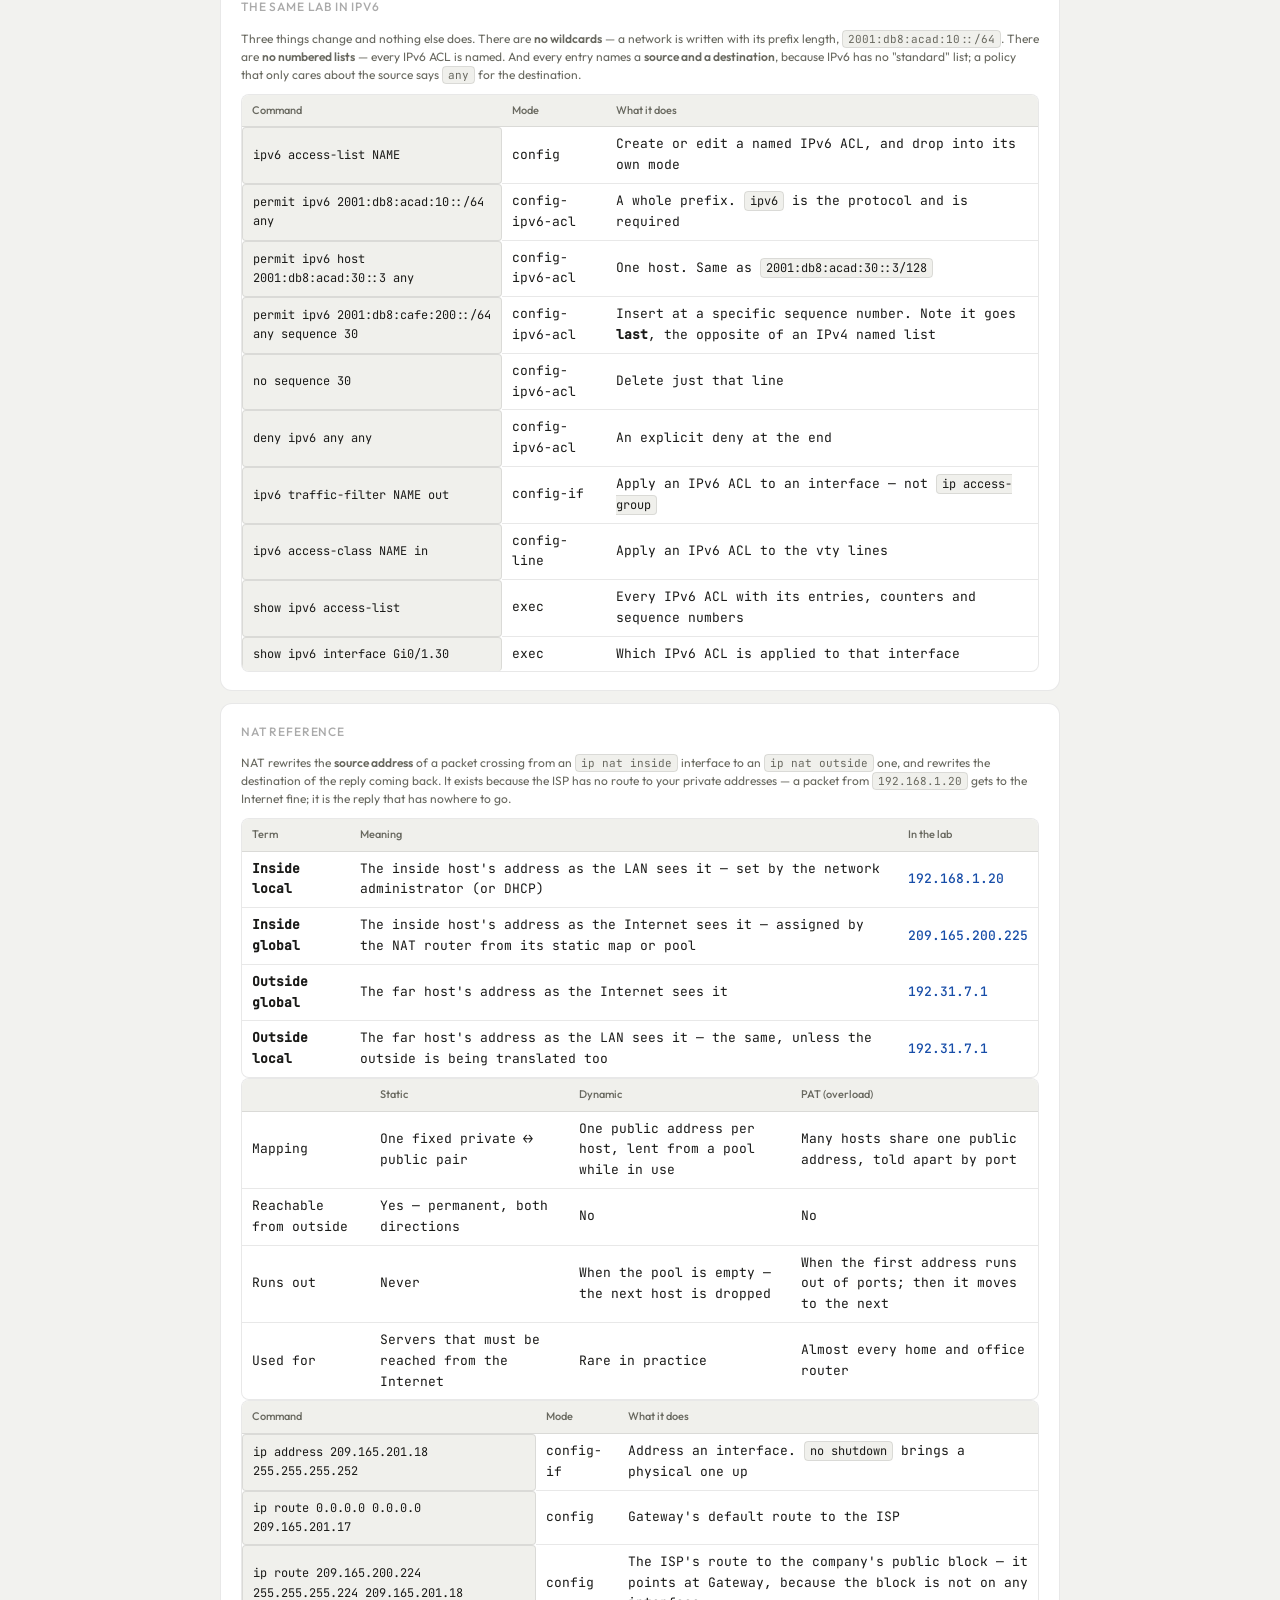
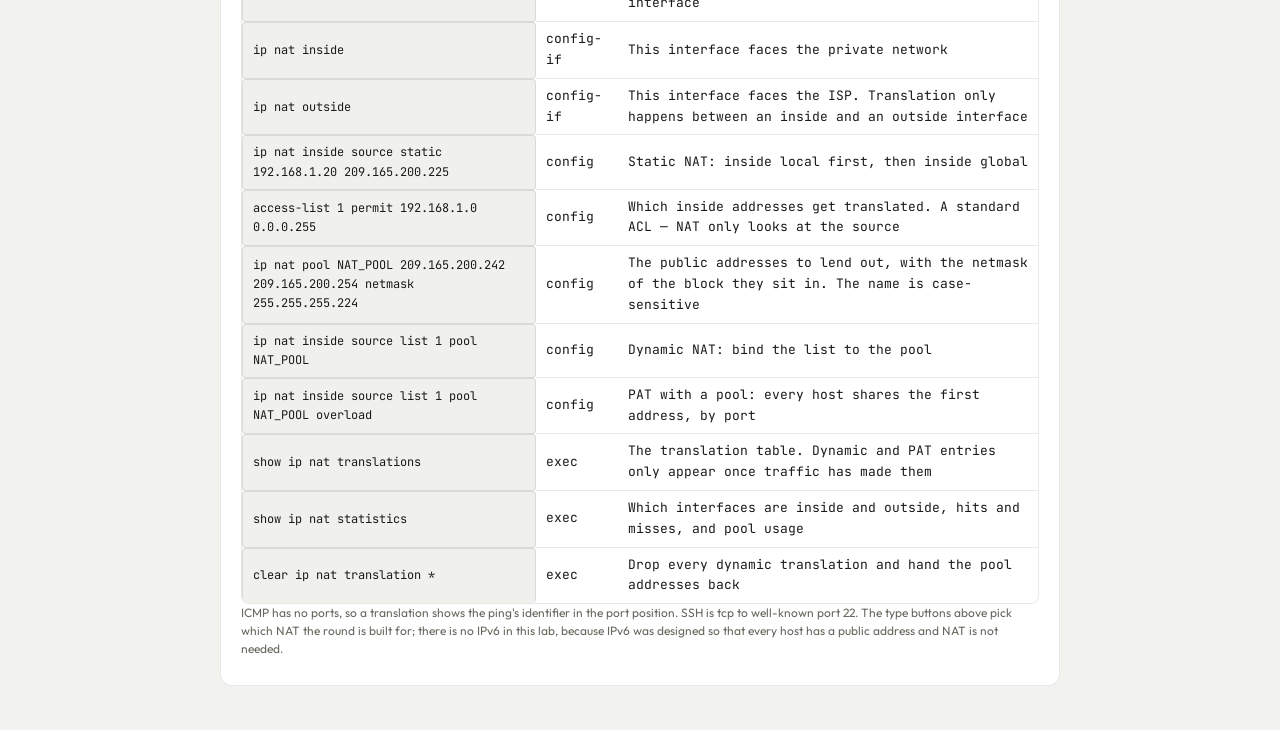
==== commit a7b76b32: "Labs: keep Submitting until every requirement passes A lab's Submit is now a check rather than the e" ====
--- a/access_control.html
+++ b/access_control.html
@@ -2641,16 +2641,18 @@
   acRenderReqs(results);
   const met=results.filter(function(r){ return r.ok; }).length, total=results.length;
   const all=met===total;
-  const pts=reveal?0:met+(all?2:0);
+  const fb=document.getElementById('fb');
+  /* Submit is a check until everything passes — the round stays open so
+     the ✗ rows can be fixed and checked again; only a full pass or Skip
+     banks the round. */
+  if(!reveal&&!all){ LabShared.labRecheck(fb, d, met, total); return; }
+  const pts=reveal?0:met+2;
   state.score+=pts;
-  state.streak=(!reveal&&all)?state.streak+1:0;
+  state.streak=reveal?0:state.streak+1;
   state.round++;
-  const fb=document.getElementById('fb');
   fb.style.display='block';
   if(reveal){ fb.className='fbanner warn'; fb.textContent='Skipped — '+met+'/'+total+' requirements were met. +0 pts.'; }
-  else if(all){ fb.className='fbanner ok'; fb.textContent='Perfect! All '+total+' requirements met. +'+pts+' pts (+2 bonus). Streak: '+state.streak; }
-  else { fb.className='fbanner '+(met>=Math.ceil(total*0.6)?'warn':'err');
-    fb.textContent=met+'/'+total+' requirements met. +'+pts+' pt'+(pts!==1?'s':'')+'. Open each unmet task for the reason.'; }
+  else { fb.className='fbanner ok'; fb.textContent='Perfect! All '+total+' requirements met. +'+pts+' pts (+2 bonus). Streak: '+state.streak; }
   finishRound();
 }
 
--- a/styles.css
+++ b/styles.css
@@ -955,7 +955,12 @@
 .port.p-chan    { box-shadow: 0 0 0 2.5px #7c3aed; }
 .port.p-pending { background: var(--warn-bg); border-color: var(--warn-text); transform: scale(1.35); }
 /* a serial port (routing_game's PPP routers): a square carrying its number, 0 = S0/0/0, 1 = S0/0/1 */
-.port.p-serial  { width: 16px; height: 16px; border-radius: 3px; font: 700 9px/12px var(--mono); text-align: center; color: var(--text); user-select: none; }
+.port.p-serial  { width: 16px; height: 16px; border-radius: 3px; user-select: none; }
+/* A port's number (LabShared.portNum → data-num): on hover for a circle,
+   which is too small to carry it all the time; always on a serial square. */
+.port[data-num]::after { content: attr(data-num); position: absolute; inset: 0; display: flex; align-items: center; justify-content: center; font: 700 8px/1 var(--mono); color: var(--text); opacity: 0; transition: opacity .1s; pointer-events: none; }
+.port[data-num]:hover::after, .port.p-serial[data-num]::after { opacity: 1; }
+.port.p-serial[data-num]::after { font-size: 9px; }
 /* A switch port that is shut, err-disabled or in a shut port-channel — the
    red link light Packet Tracer draws at that end of the cable. */
 .port.p-down    { background: var(--err-bg); border-color: var(--err-text); }
@@ -1081,7 +1086,7 @@
 
 /* CLI terminal */
 .term        { background: #101012; border: 1px solid var(--border-m); border-radius: var(--r); overflow: hidden; display: flex; flex-direction: column; height: 218px; min-height: 150px; max-height: 560px; resize: vertical; }
-.term-log    { flex: 1; overflow-y: auto; padding: 9px 11px; font-family: var(--mono); font-size: 12px; color: #d6d6d0; line-height: 1.55; }
+.term-log    { flex: 1; overflow-y: auto; overflow-anchor: none; padding: 9px 11px; font-family: var(--mono); font-size: 12px; color: #d6d6d0; line-height: 1.55; }
 .term-log .tl   { white-space: pre-wrap; word-break: break-all; }
 .term-log .terr { color: #f09090; }
 /* the learning labs' hint under an IOS error ("→ 'show' is an EXEC command …") */
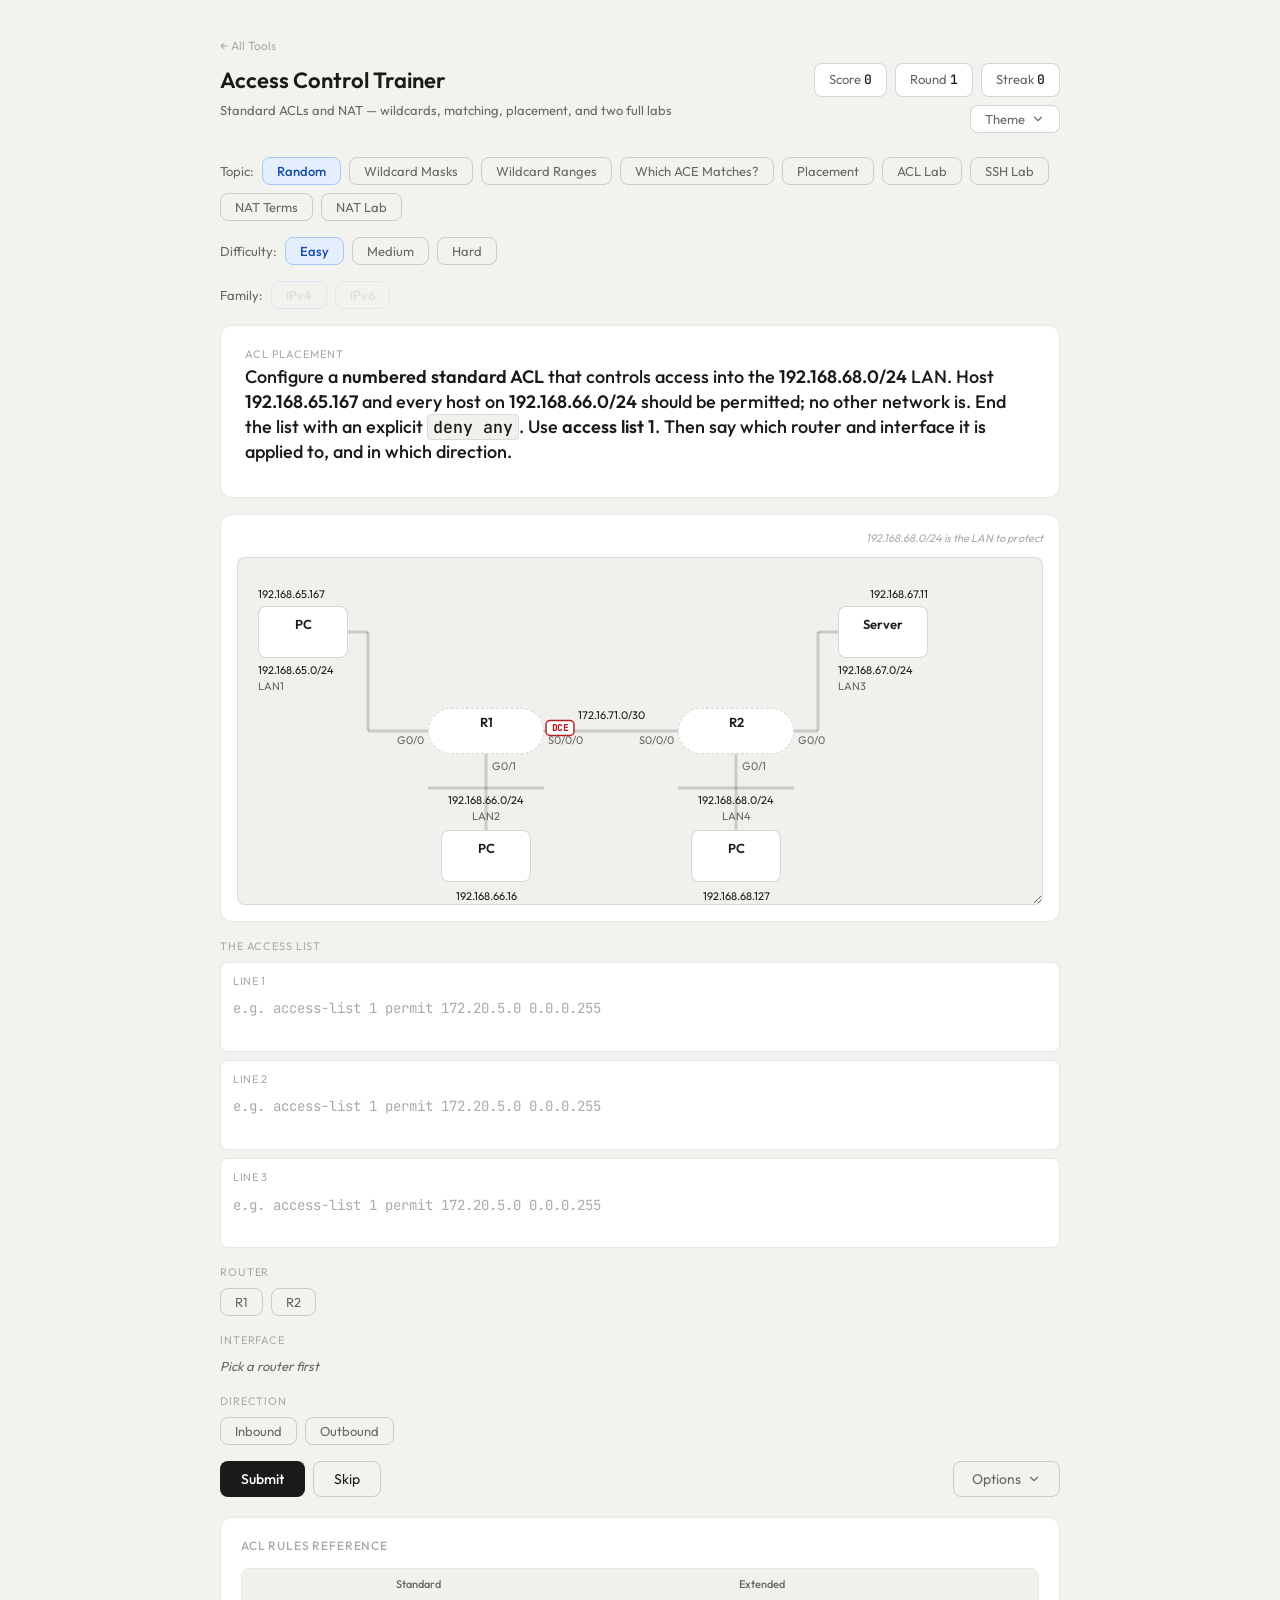
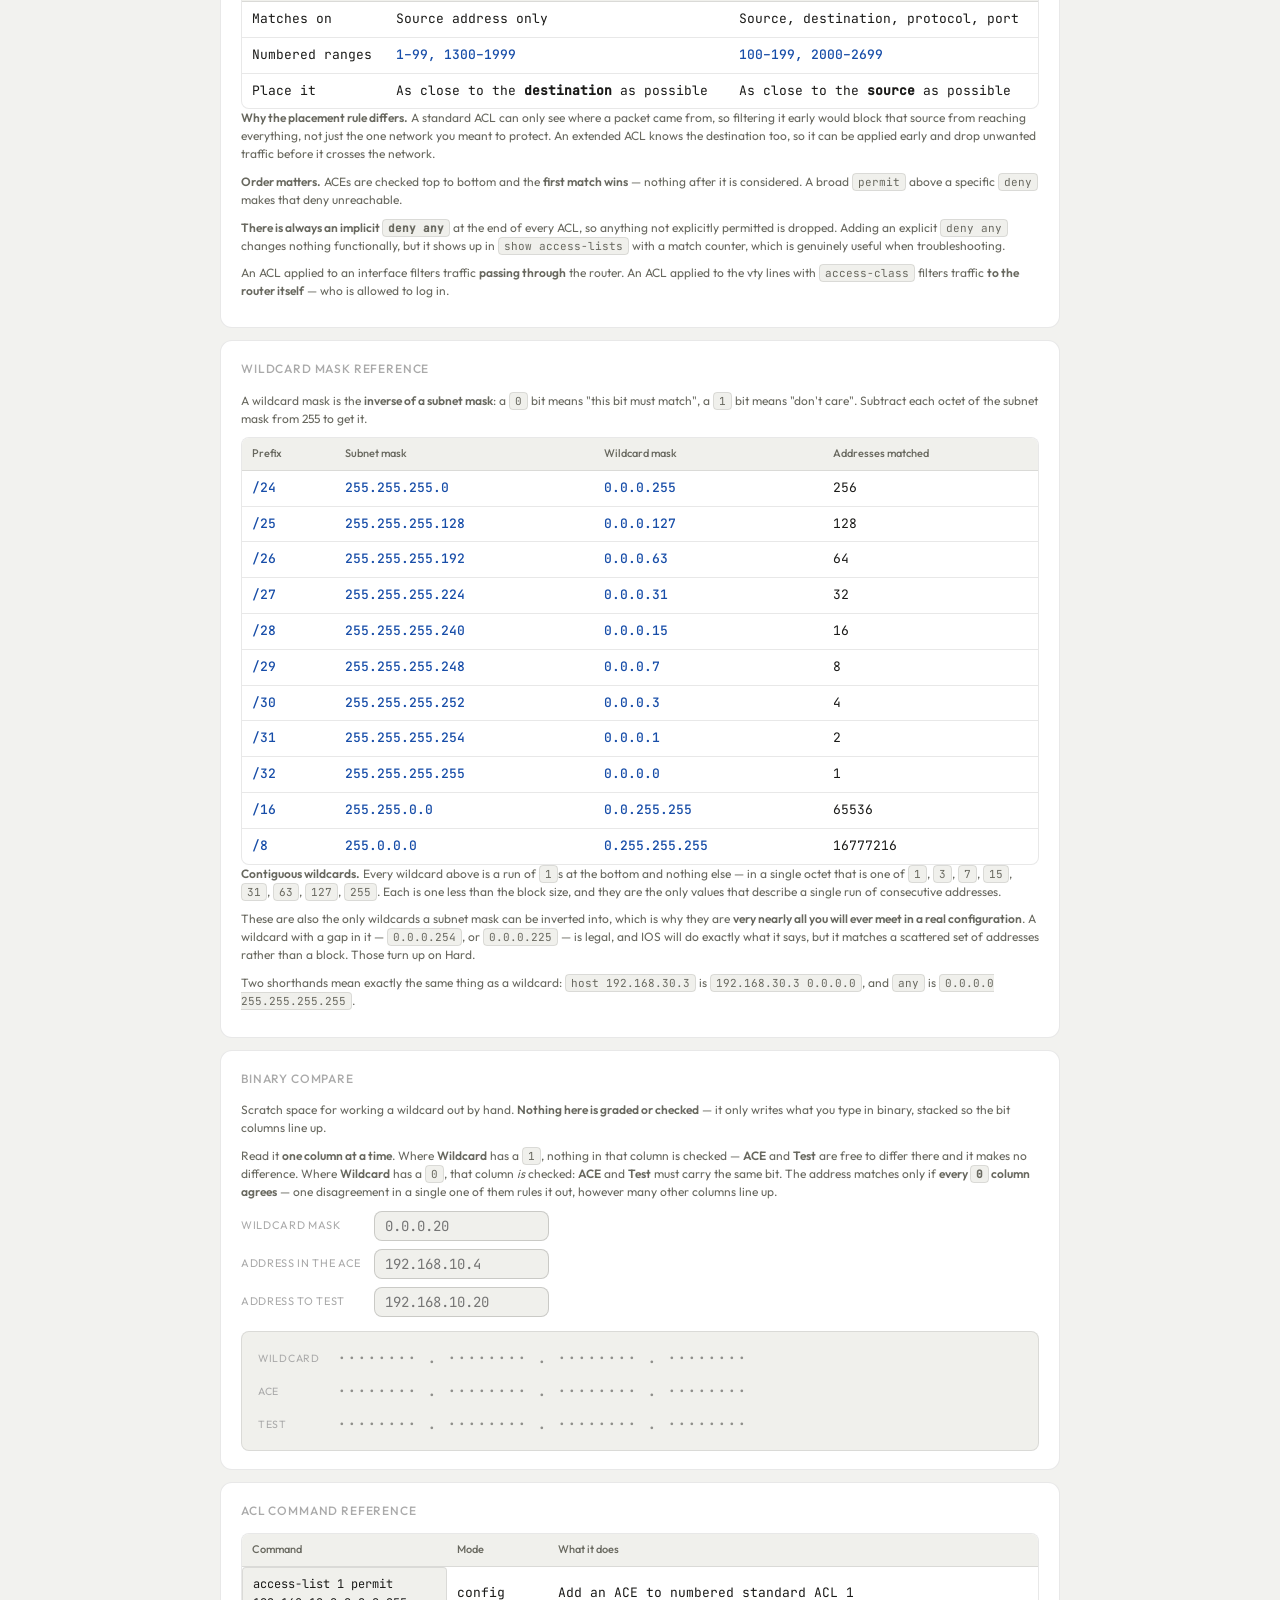
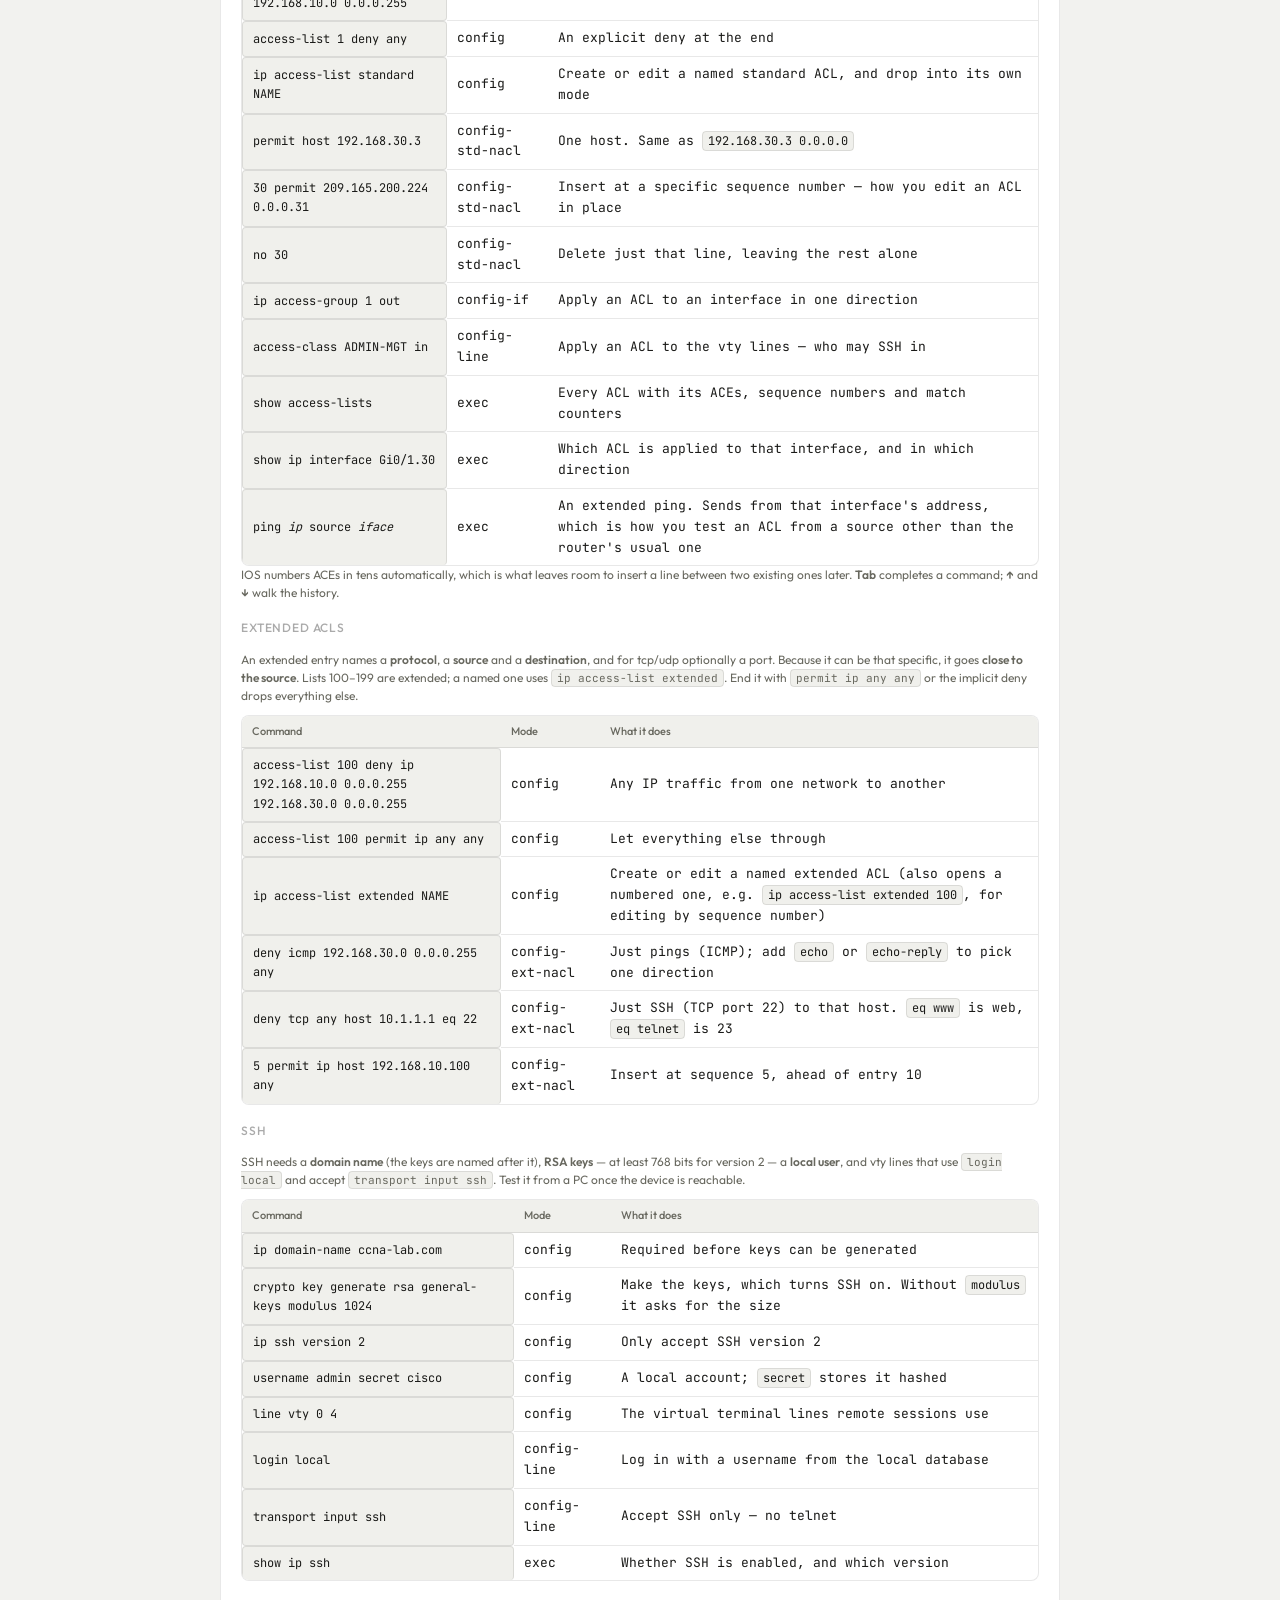
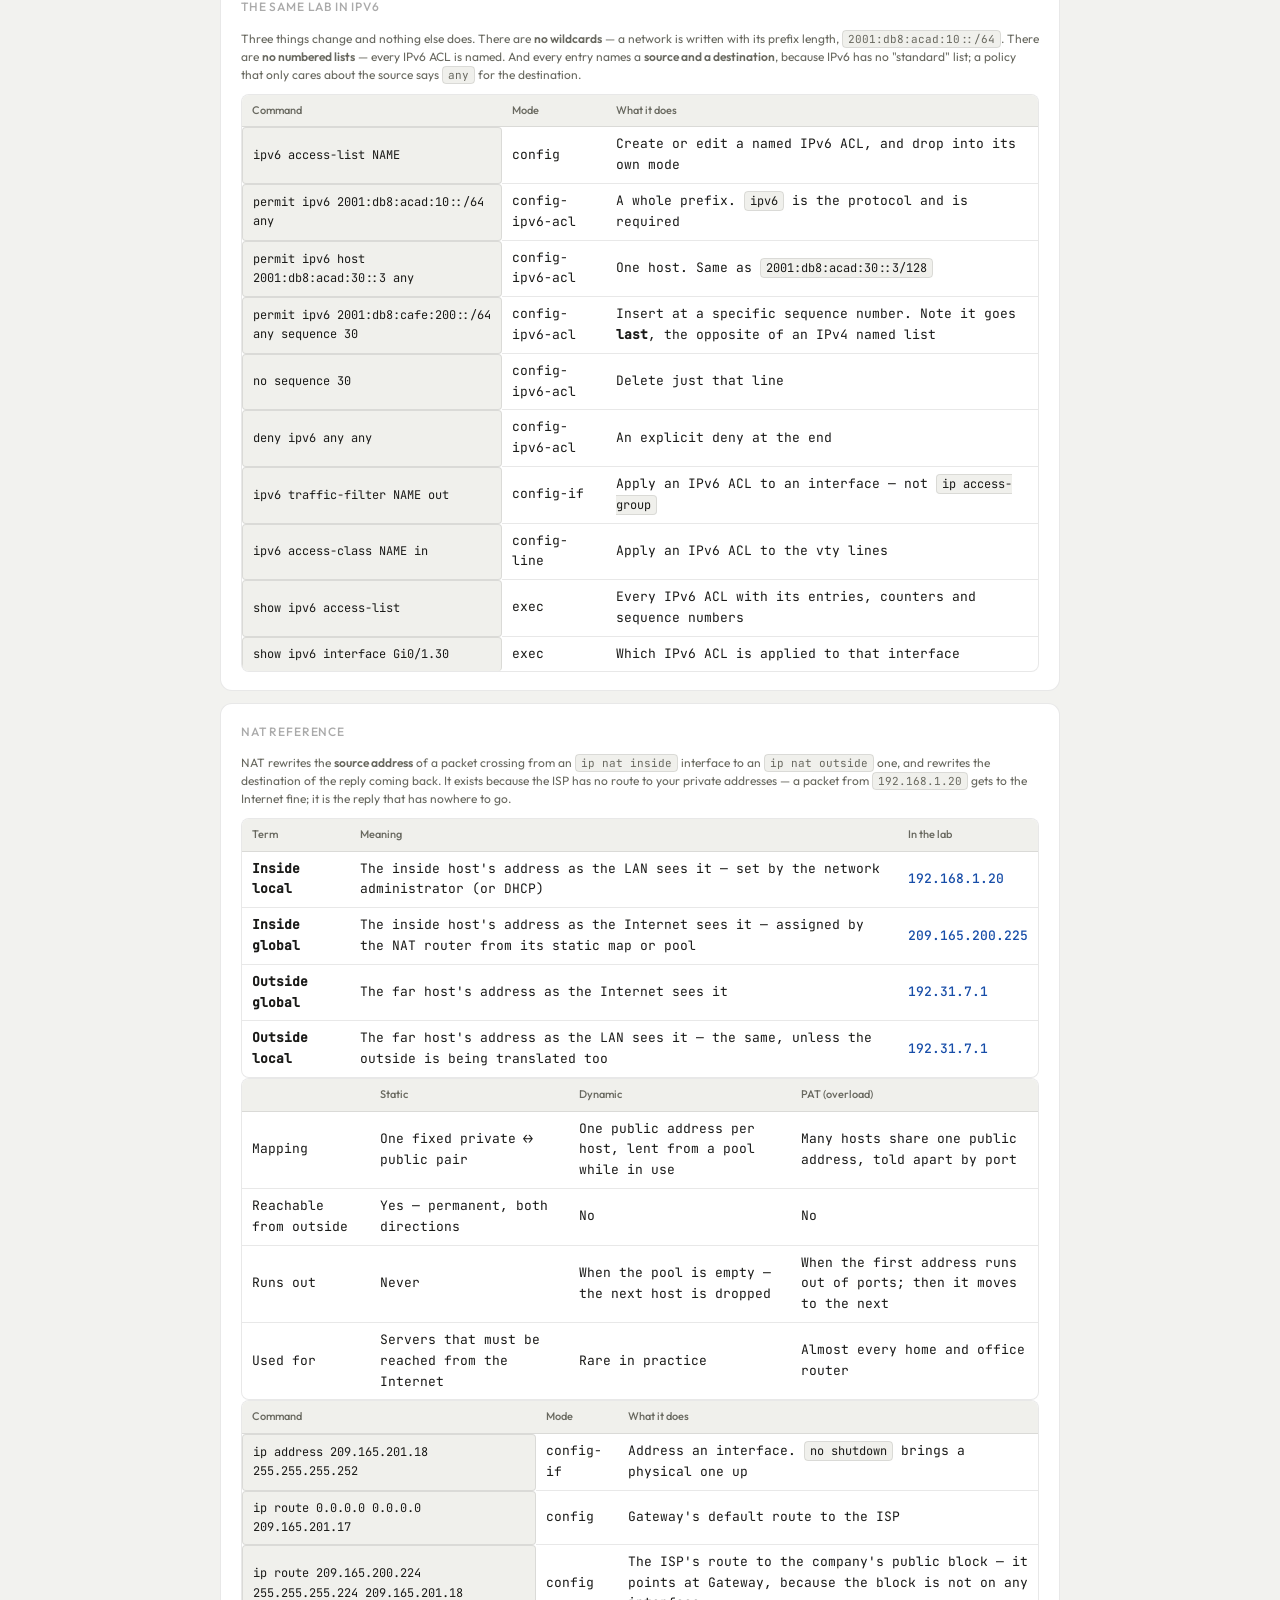
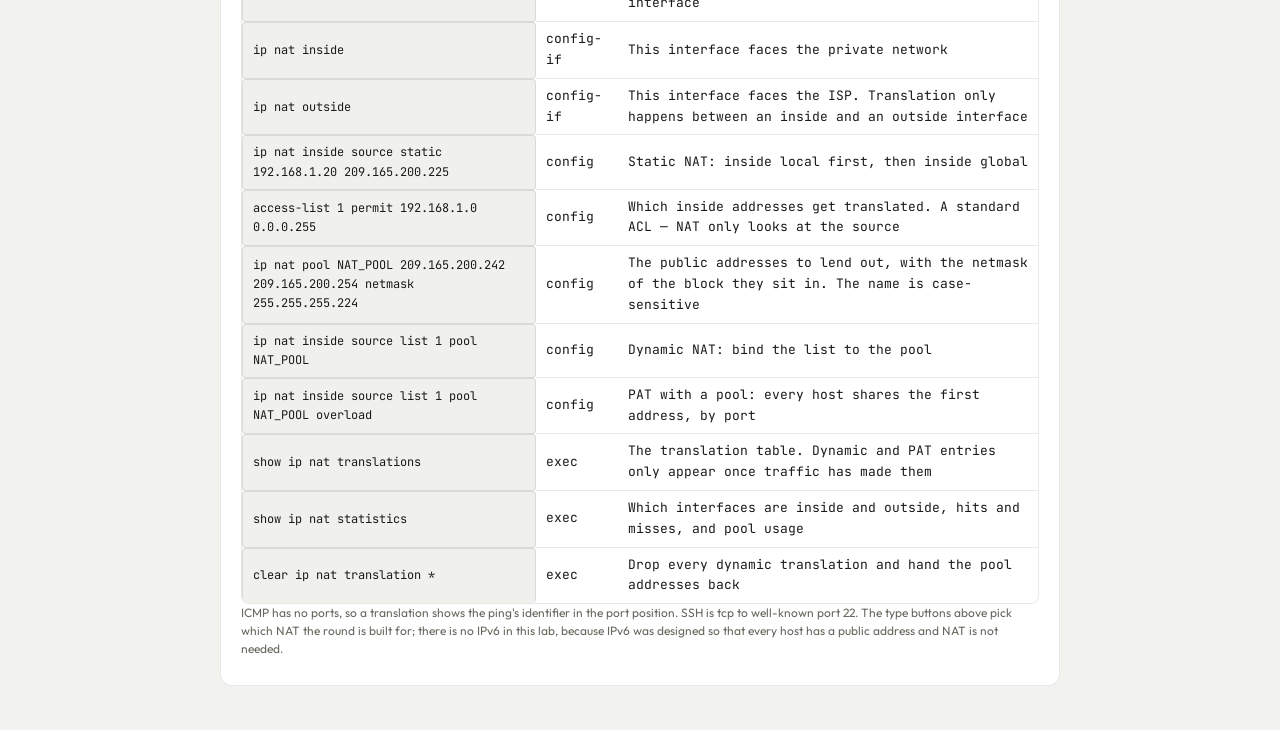
==== commit 27aff19e: "Share the Back pill across every trainer as qcard-back.js The exam page's "Back to the card" pill mo" ====
--- a/access_control.html
+++ b/access_control.html
@@ -9,6 +9,7 @@
 <script src="custom-theme.js"></script>
 <script src="options.js"></script>
 <script src="answer-keys.js"></script>
+<script src="qcard-back.js"></script>
 <script src="lab-shared.js"></script>
 <script src="net-router.js"></script>
 </head>
--- a/styles.css
+++ b/styles.css
@@ -327,6 +327,17 @@
 .clsinfo        { font-size: 13px; color: var(--text-s); }
 .clsinfo strong { color: var(--text); font-weight: 500; }
 
+/* ── Back to the question (qcard-back.js) ──────────────────────────────────────
+   A pill fixed at the foot of the window, shown (.on) while the page's .qcard
+   is scrolled off the top. Faded and out of the tab order when hidden. It is
+   a .btn, so the CUSTOM THEME blur list already covers it; it only needs a
+   background there, because that theme's .btn-p is transparent. */
+.qback      { position: fixed; left: 50%; bottom: calc(16px + env(safe-area-inset-bottom, 0px)); z-index: 50; white-space: nowrap; box-shadow: 0 6px 20px rgba(0,0,0,.18); opacity: 0; visibility: hidden; pointer-events: none; transform: translate(-50%, 10px); transition: opacity .18s ease, transform .18s ease, visibility 0s linear .18s; }
+.qback.on   { opacity: 1; visibility: visible; pointer-events: auto; transform: translate(-50%, 0); transition: opacity .18s ease, transform .18s ease; }
+.qback.on:hover { opacity: .85; }
+:root[data-theme="custom"] .btn-p.qback { background: var(--surface); }
+@media (prefers-reduced-motion: reduce) { .qback, .qback.on { transition: none; } }
+
 /* ── Custom Inputs ──────────────────────────────────────────────────────────── */
 .cust-in       { background: transparent; border: none; outline: none; border-bottom: 2px dashed var(--border-m); color: var(--info-text); font-family: var(--mono); font-size: 26px; font-weight: 600; width: 220px; text-align: center; transition: border-color .2s; }
 .cust-in:focus { border-color: var(--info-text); }
